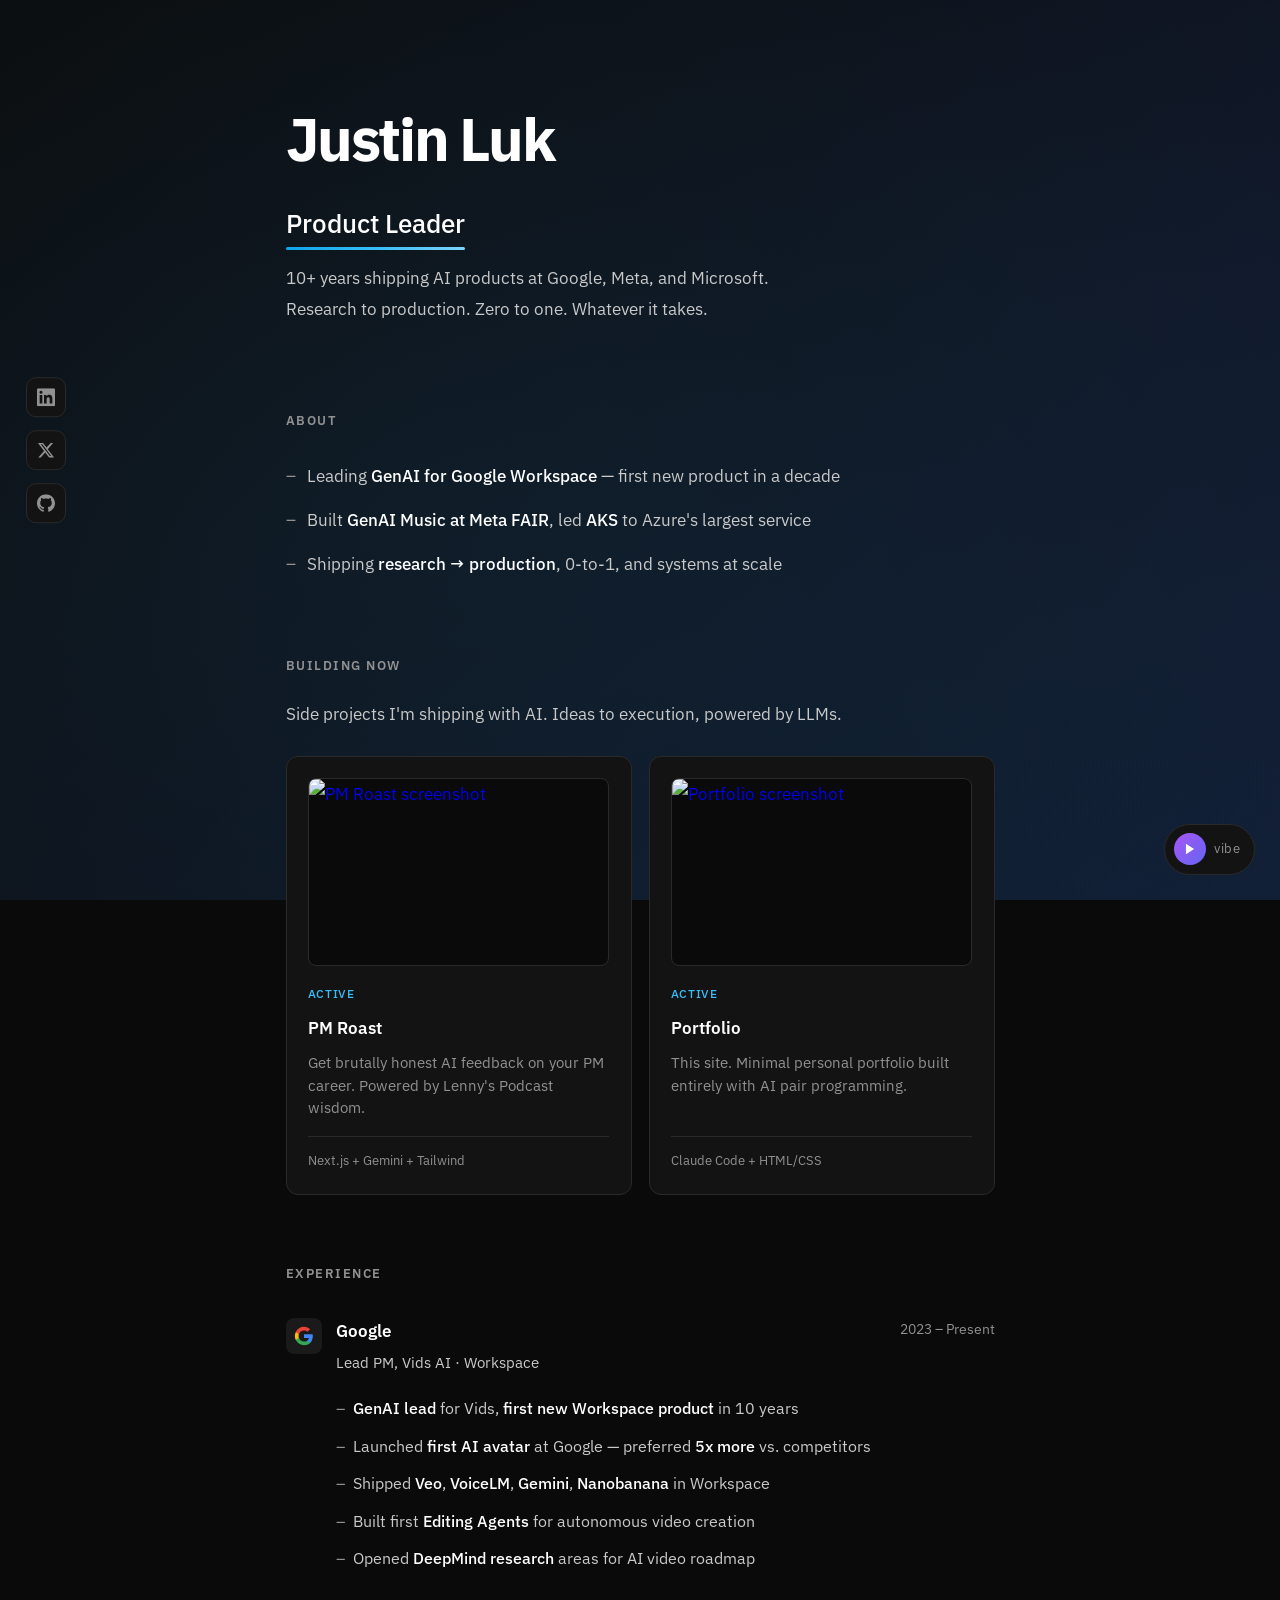
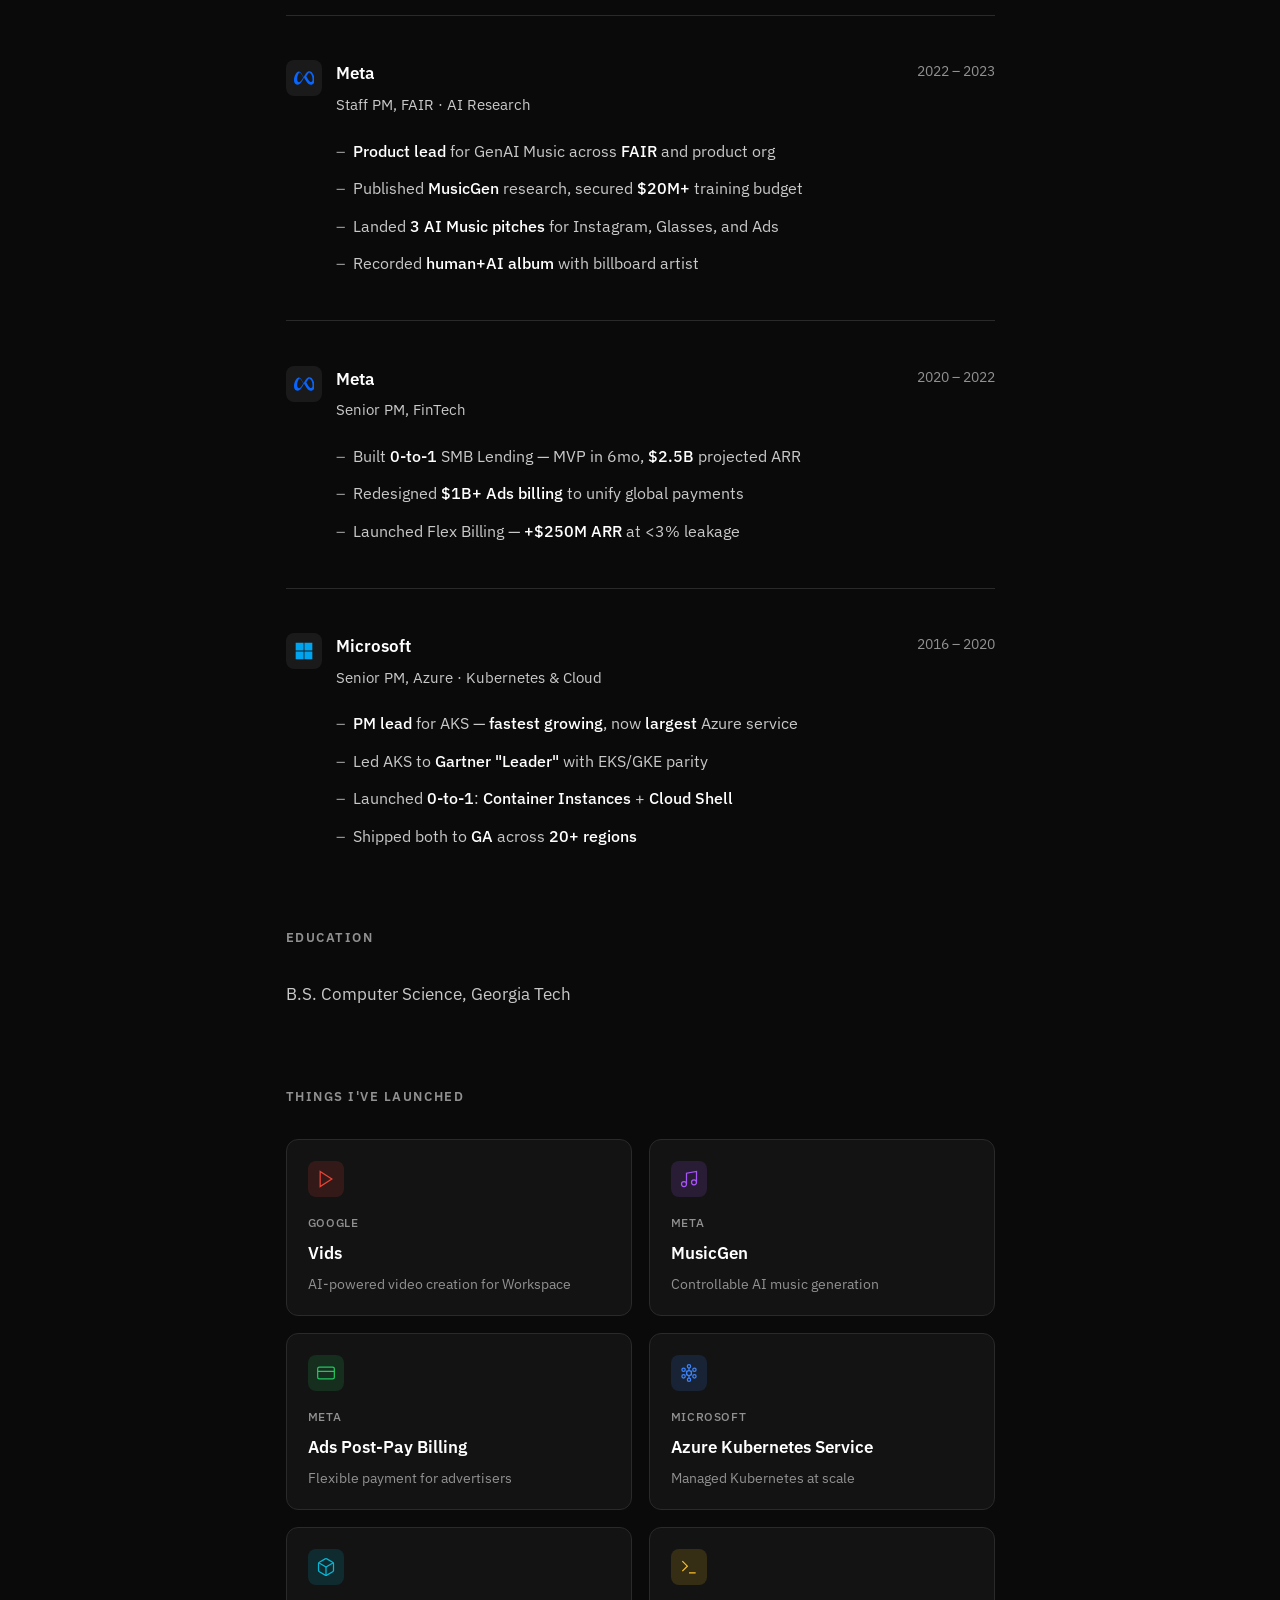
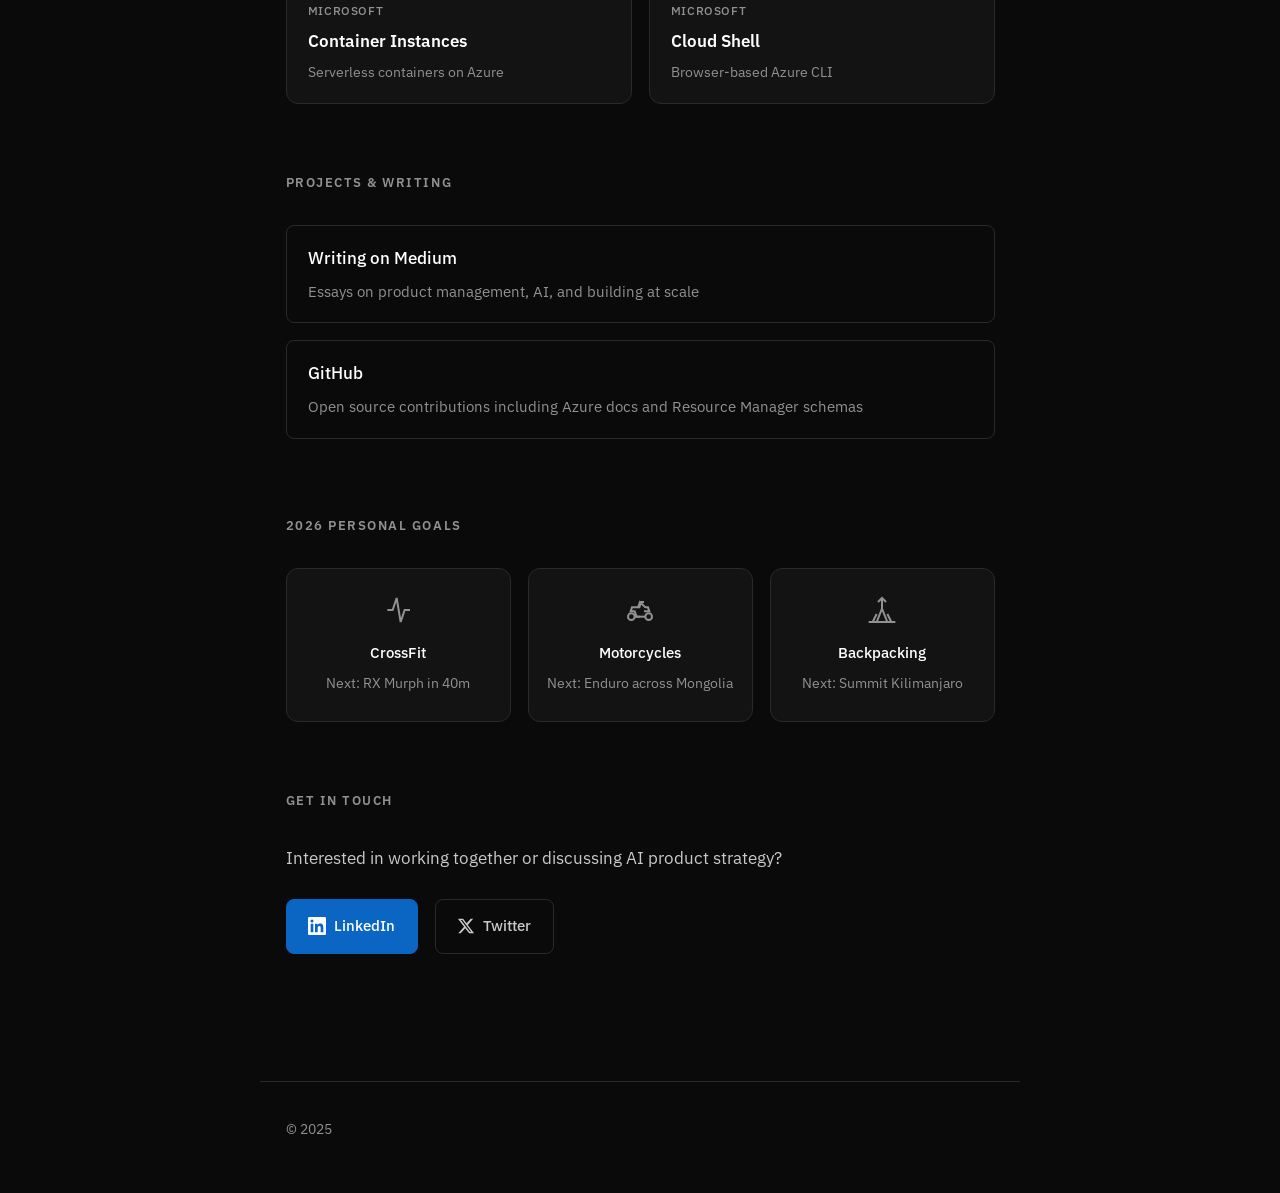
==== index.html @ d316053f "Replace background with calm water gradient - Layered animated gradients mimicking gentle water move" ====
<!DOCTYPE html>
<html lang="en">
<head>
    <meta charset="UTF-8">
    <meta name="viewport" content="width=device-width, initial-scale=1.0">
    <title>Justin Luk - AI Product Leader</title>
    <meta name="description" content="AI Product Leader with 10+ years building GenAI products at Google, Meta FAIR, and Microsoft. Specializing in research-to-production.">
    <link rel="stylesheet" href="styles.css">
    <link rel="preconnect" href="https://fonts.googleapis.com">
    <link rel="preconnect" href="https://fonts.gstatic.com" crossorigin>
    <link href="https://fonts.googleapis.com/css2?family=IBM+Plex+Sans:wght@400;500;600;700&display=swap" rel="stylesheet">
</head>
<body>
    <!-- Animated background -->
    <div class="bg-gradient"></div>

    <!-- Fixed social links -->
    <nav class="social-sidebar">
        <a href="https://linkedin.com/in/lukjustin" target="_blank" rel="noopener" aria-label="LinkedIn">
            <svg width="18" height="18" viewBox="0 0 24 24" fill="currentColor">
                <path d="M20.447 20.452h-3.554v-5.569c0-1.328-.027-3.037-1.852-3.037-1.853 0-2.136 1.445-2.136 2.939v5.667H9.351V9h3.414v1.561h.046c.477-.9 1.637-1.85 3.37-1.85 3.601 0 4.267 2.37 4.267 5.455v6.286zM5.337 7.433a2.062 2.062 0 01-2.063-2.065 2.064 2.064 0 112.063 2.065zm1.782 13.019H3.555V9h3.564v11.452zM22.225 0H1.771C.792 0 0 .774 0 1.729v20.542C0 23.227.792 24 1.771 24h20.451C23.2 24 24 23.227 24 22.271V1.729C24 .774 23.2 0 22.222 0h.003z"/>
            </svg>
        </a>
        <a href="https://twitter.com/whosjluk" target="_blank" rel="noopener" aria-label="X/Twitter">
            <svg width="18" height="18" viewBox="0 0 24 24" fill="currentColor">
                <path d="M18.244 2.25h3.308l-7.227 8.26 8.502 11.24H16.17l-5.214-6.817L4.99 21.75H1.68l7.73-8.835L1.254 2.25H8.08l4.713 6.231zm-1.161 17.52h1.833L7.084 4.126H5.117z"/>
            </svg>
        </a>
        <a href="https://github.com/jluk" target="_blank" rel="noopener" aria-label="GitHub">
            <svg width="18" height="18" viewBox="0 0 24 24" fill="currentColor">
                <path d="M12 0c-6.626 0-12 5.373-12 12 0 5.302 3.438 9.8 8.207 11.387.599.111.793-.261.793-.577v-2.234c-3.338.726-4.033-1.416-4.033-1.416-.546-1.387-1.333-1.756-1.333-1.756-1.089-.745.083-.729.083-.729 1.205.084 1.839 1.237 1.839 1.237 1.07 1.834 2.807 1.304 3.492.997.107-.775.418-1.305.762-1.604-2.665-.305-5.467-1.334-5.467-5.931 0-1.311.469-2.381 1.236-3.221-.124-.303-.535-1.524.117-3.176 0 0 1.008-.322 3.301 1.23.957-.266 1.983-.399 3.003-.404 1.02.005 2.047.138 3.006.404 2.291-1.552 3.297-1.23 3.297-1.23.653 1.653.242 2.874.118 3.176.77.84 1.235 1.911 1.235 3.221 0 4.609-2.807 5.624-5.479 5.921.43.372.823 1.102.823 2.222v3.293c0 .319.192.694.801.576 4.765-1.589 8.199-6.086 8.199-11.386 0-6.627-5.373-12-12-12z"/>
            </svg>
        </a>
    </nav>

    <!-- MySpace-style music player -->
    <div class="music-player" id="musicPlayer">
        <button class="music-btn" id="musicBtn" aria-label="Play music">
            <svg class="icon-play" viewBox="0 0 24 24" fill="currentColor">
                <polygon points="5 3 19 12 5 21 5 3"/>
            </svg>
            <svg class="icon-pause" viewBox="0 0 24 24" fill="currentColor" style="display:none;">
                <rect x="6" y="4" width="4" height="16"/>
                <rect x="14" y="4" width="4" height="16"/>
            </svg>
        </button>
        <span class="music-label">vibe</span>
    </div>
    <audio id="bgMusic" loop>
        <source src="music.mp3" type="audio/mpeg">
    </audio>

    <main>
        <!-- Hero -->
        <section class="hero">
            <h1>Justin Luk</h1>
            <p class="role">Product Leader</p>
            <p class="tagline">10+ years shipping AI products at Google, Meta, and Microsoft. Research to production. Zero to one. Whatever it takes.</p>
        </section>

        <!-- About -->
        <section class="about">
            <h2>About</h2>
            <ul class="about-list">
                <li>Leading <span class="highlight">GenAI for Google Workspace</span> — first new product in a decade</li>
                <li>Built <span class="highlight">GenAI Music at Meta FAIR</span>, led <span class="highlight">AKS</span> to Azure's largest service</li>
                <li>Shipping <span class="highlight">research → production</span>, 0-to-1, and systems at scale</li>
            </ul>
        </section>

        <!-- Active Projects - Vibecoding -->
        <section class="active-projects">
            <h2>Building Now</h2>
            <p class="section-intro">Side projects I'm shipping with AI. Ideas to execution, powered by LLMs.</p>
            <div class="projects-grid">
                <a href="https://pmroast.com" target="_blank" rel="noopener" class="project-card">
                    <div class="project-screenshot has-video">
                        <img src="screenshots/pm-roast.png" alt="PM Roast screenshot" loading="lazy">
                        <video src="screenshots/pm-roast-demo.mp4" muted loop playsinline></video>
                    </div>
                    <span class="project-status">Active</span>
                    <h3>PM Roast</h3>
                    <p>Get brutally honest AI feedback on your PM career. Powered by Lenny's Podcast wisdom.</p>
                    <span class="project-tech">Next.js + Gemini + Tailwind</span>
                </a>
                <a href="https://jluk.me" target="_blank" rel="noopener" class="project-card">
                    <div class="project-screenshot">
                        <img src="screenshots/portfolio.png" alt="Portfolio screenshot" loading="lazy">
                    </div>
                    <span class="project-status">Active</span>
                    <h3>Portfolio</h3>
                    <p>This site. Minimal personal portfolio built entirely with AI pair programming.</p>
                    <span class="project-tech">Claude Code + HTML/CSS</span>
                </a>
            </div>
        </section>

        <!-- Experience -->
        <section class="experience">
            <h2>Experience</h2>

            <article class="role-entry">
                <div class="role-header">
                    <div class="company-info">
                        <div class="company-logo google">
                            <svg viewBox="0 0 24 24" fill="currentColor">
                                <path d="M22.56 12.25c0-.78-.07-1.53-.2-2.25H12v4.26h5.92c-.26 1.37-1.04 2.53-2.21 3.31v2.77h3.57c2.08-1.92 3.28-4.74 3.28-8.09z"/>
                                <path d="M12 23c2.97 0 5.46-.98 7.28-2.66l-3.57-2.77c-.98.66-2.23 1.06-3.71 1.06-2.86 0-5.29-1.93-6.16-4.53H2.18v2.84C3.99 20.53 7.7 23 12 23z"/>
                                <path d="M5.84 14.09c-.22-.66-.35-1.36-.35-2.09s.13-1.43.35-2.09V7.07H2.18C1.43 8.55 1 10.22 1 12s.43 3.45 1.18 4.93l2.85-2.22.81-.62z"/>
                                <path d="M12 5.38c1.62 0 3.06.56 4.21 1.64l3.15-3.15C17.45 2.09 14.97 1 12 1 7.7 1 3.99 3.47 2.18 7.07l3.66 2.84c.87-2.6 3.3-4.53 6.16-4.53z"/>
                            </svg>
                        </div>
                        <div>
                            <h3>Google</h3>
                            <p class="title">Lead PM, Vids AI · Workspace</p>
                        </div>
                    </div>
                    <span class="dates">2023 – Present</span>
                </div>
                <ul>
                    <li><span class="highlight">GenAI lead</span> for Vids, <span class="highlight">first new Workspace product</span> in 10 years</li>
                    <li>Launched <span class="highlight">first AI avatar</span> at Google — preferred <span class="highlight">5x more</span> vs. competitors</li>
                    <li>Shipped <span class="highlight">Veo</span>, <span class="highlight">VoiceLM</span>, <span class="highlight">Gemini</span>, <span class="highlight">Nanobanana</span> in Workspace</li>
                    <li>Built first <span class="highlight">Editing Agents</span> for autonomous video creation</li>
                    <li>Opened <span class="highlight">DeepMind research</span> areas for AI video roadmap</li>
                </ul>
            </article>

            <article class="role-entry">
                <div class="role-header">
                    <div class="company-info">
                        <div class="company-logo meta">
                            <svg viewBox="0 0 24 24" fill="currentColor">
                                <path d="M6.915 4.03c-1.968 0-3.683 1.28-4.871 3.113C.704 9.208 0 11.883 0 14.449c0 .706.07 1.369.21 1.973a6.624 6.624 0 0 0 .265.86 5.297 5.297 0 0 0 .371.761c.696 1.159 1.818 1.927 3.593 1.927 1.497 0 2.633-.671 3.965-2.444.76-1.012 1.144-1.626 2.663-4.32l.756-1.339.186-.325c.061.1.121.196.183.3l.741 1.255.292.478c1.804 2.931 2.374 3.636 3.023 4.407 1.194 1.417 2.347 1.988 3.876 1.988 1.724 0 2.957-.67 3.703-1.781a5.25 5.25 0 0 0 .372-.64 6.03 6.03 0 0 0 .33-.903c.164-.636.258-1.34.258-2.096 0-2.511-.674-5.14-1.992-7.146C22.075 5.344 20.442 4.03 18.51 4.03c-1.573 0-2.773.776-3.96 2.293-.782 1.001-1.127 1.503-2.553 4.062l-.278.49-.096.165-.489-.816c-1.63-2.71-2.065-3.508-2.658-4.32C7.216 4.775 6.063 4.03 4.915 4.03h2zm.053 2.103c.692 0 1.32.471 2.106 1.638.727 1.082 1.322 2.147 2.023 3.398l.143.256c-1.594 2.5-2.2 3.376-2.898 4.263-.763.969-1.39 1.333-2.159 1.333-.85 0-1.504-.353-1.893-1.03a4.964 4.964 0 0 1-.163-.322 4.082 4.082 0 0 1-.142-.396 5.232 5.232 0 0 1-.17-.866 8.937 8.937 0 0 1-.06-1.079c0-2.246.61-4.653 1.581-6.283.537-.902 1.157-1.912 1.632-1.912zm11.542.001c.924 0 1.757.835 2.428 2.054.767 1.394 1.248 3.376 1.248 5.49 0 .595-.049 1.126-.142 1.577a3.704 3.704 0 0 1-.12.439 2.96 2.96 0 0 1-.122.29c-.284.543-.715.852-1.448.852-.876 0-1.504-.503-2.396-1.63-.534-.675-1.04-1.467-1.699-2.564l-.07-.12a42.604 42.604 0 0 1-.753-1.316 29.566 29.566 0 0 1-.647-1.217c1.248-2.074 1.704-2.792 2.201-3.384.614-.731 1.166-1.471 1.52-1.471z"/>
                            </svg>
                        </div>
                        <div>
                            <h3>Meta</h3>
                            <p class="title">Staff PM, FAIR · AI Research</p>
                        </div>
                    </div>
                    <span class="dates">2022 – 2023</span>
                </div>
                <ul>
                    <li><span class="highlight">Product lead</span> for GenAI Music across <span class="highlight">FAIR</span> and product org</li>
                    <li>Published <span class="highlight">MusicGen</span> research, secured <span class="highlight">$20M+</span> training budget</li>
                    <li>Landed <span class="highlight">3 AI Music pitches</span> for Instagram, Glasses, and Ads</li>
                    <li>Recorded <span class="highlight">human+AI album</span> with billboard artist</li>
                </ul>
            </article>

            <article class="role-entry">
                <div class="role-header">
                    <div class="company-info">
                        <div class="company-logo meta">
                            <svg viewBox="0 0 24 24" fill="currentColor">
                                <path d="M6.915 4.03c-1.968 0-3.683 1.28-4.871 3.113C.704 9.208 0 11.883 0 14.449c0 .706.07 1.369.21 1.973a6.624 6.624 0 0 0 .265.86 5.297 5.297 0 0 0 .371.761c.696 1.159 1.818 1.927 3.593 1.927 1.497 0 2.633-.671 3.965-2.444.76-1.012 1.144-1.626 2.663-4.32l.756-1.339.186-.325c.061.1.121.196.183.3l.741 1.255.292.478c1.804 2.931 2.374 3.636 3.023 4.407 1.194 1.417 2.347 1.988 3.876 1.988 1.724 0 2.957-.67 3.703-1.781a5.25 5.25 0 0 0 .372-.64 6.03 6.03 0 0 0 .33-.903c.164-.636.258-1.34.258-2.096 0-2.511-.674-5.14-1.992-7.146C22.075 5.344 20.442 4.03 18.51 4.03c-1.573 0-2.773.776-3.96 2.293-.782 1.001-1.127 1.503-2.553 4.062l-.278.49-.096.165-.489-.816c-1.63-2.71-2.065-3.508-2.658-4.32C7.216 4.775 6.063 4.03 4.915 4.03h2zm.053 2.103c.692 0 1.32.471 2.106 1.638.727 1.082 1.322 2.147 2.023 3.398l.143.256c-1.594 2.5-2.2 3.376-2.898 4.263-.763.969-1.39 1.333-2.159 1.333-.85 0-1.504-.353-1.893-1.03a4.964 4.964 0 0 1-.163-.322 4.082 4.082 0 0 1-.142-.396 5.232 5.232 0 0 1-.17-.866 8.937 8.937 0 0 1-.06-1.079c0-2.246.61-4.653 1.581-6.283.537-.902 1.157-1.912 1.632-1.912zm11.542.001c.924 0 1.757.835 2.428 2.054.767 1.394 1.248 3.376 1.248 5.49 0 .595-.049 1.126-.142 1.577a3.704 3.704 0 0 1-.12.439 2.96 2.96 0 0 1-.122.29c-.284.543-.715.852-1.448.852-.876 0-1.504-.503-2.396-1.63-.534-.675-1.04-1.467-1.699-2.564l-.07-.12a42.604 42.604 0 0 1-.753-1.316 29.566 29.566 0 0 1-.647-1.217c1.248-2.074 1.704-2.792 2.201-3.384.614-.731 1.166-1.471 1.52-1.471z"/>
                            </svg>
                        </div>
                        <div>
                            <h3>Meta</h3>
                            <p class="title">Senior PM, FinTech</p>
                        </div>
                    </div>
                    <span class="dates">2020 – 2022</span>
                </div>
                <ul>
                    <li>Built <span class="highlight">0-to-1</span> SMB Lending — MVP in 6mo, <span class="highlight">$2.5B</span> projected ARR</li>
                    <li>Redesigned <span class="highlight">$1B+ Ads billing</span> to unify global payments</li>
                    <li>Launched Flex Billing — <span class="highlight">+$250M ARR</span> at &lt;3% leakage</li>
                </ul>
            </article>

            <article class="role-entry">
                <div class="role-header">
                    <div class="company-info">
                        <div class="company-logo microsoft">
                            <svg viewBox="0 0 24 24" fill="currentColor">
                                <path d="M2 2h9.5v9.5H2V2zm10.5 0H22v9.5h-9.5V2zM2 12.5h9.5V22H2v-9.5zm10.5 0H22V22h-9.5v-9.5z"/>
                            </svg>
                        </div>
                        <div>
                            <h3>Microsoft</h3>
                            <p class="title">Senior PM, Azure · Kubernetes & Cloud</p>
                        </div>
                    </div>
                    <span class="dates">2016 – 2020</span>
                </div>
                <ul>
                    <li><span class="highlight">PM lead</span> for AKS — <span class="highlight">fastest growing</span>, now <span class="highlight">largest</span> Azure service</li>
                    <li>Led AKS to <span class="highlight">Gartner "Leader"</span> with EKS/GKE parity</li>
                    <li>Launched <span class="highlight">0-to-1</span>: <span class="highlight">Container Instances</span> + <span class="highlight">Cloud Shell</span></li>
                    <li>Shipped both to <span class="highlight">GA</span> across <span class="highlight">20+ regions</span></li>
                </ul>
            </article>
        </section>

        <!-- Education -->
        <div class="edu">
            <h2>Education</h2>
            <span>B.S. Computer Science, Georgia Tech</span>
        </div>

        <!-- Things I've Launched -->
        <section class="launched">
            <h2>Things I've Launched</h2>
            <div class="launched-grid">
                <!-- Google -->
                <a href="https://workspace.google.com/products/vids/" target="_blank" rel="noopener" class="launched-item">
                    <div class="launched-icon video">
                        <svg viewBox="0 0 24 24" fill="none" stroke="currentColor" stroke-width="1.5">
                            <polygon points="5 3 19 12 5 21 5 3"/>
                        </svg>
                    </div>
                    <span class="launched-company">Google</span>
                    <span class="launched-name">Vids</span>
                    <span class="launched-desc">AI-powered video creation for Workspace</span>
                </a>

                <!-- Meta -->
                <a href="https://audiocraft.metademolab.com/musicgen.html" target="_blank" rel="noopener" class="launched-item">
                    <div class="launched-icon music">
                        <svg viewBox="0 0 24 24" fill="none" stroke="currentColor" stroke-width="1.5">
                            <path d="M9 18V5l12-2v13"/>
                            <circle cx="6" cy="18" r="3"/>
                            <circle cx="18" cy="16" r="3"/>
                        </svg>
                    </div>
                    <span class="launched-company">Meta</span>
                    <span class="launched-name">MusicGen</span>
                    <span class="launched-desc">Controllable AI music generation</span>
                </a>
                <a href="https://www.facebook.com/business/help/1814143615511573?id=1792465934137726" target="_blank" rel="noopener" class="launched-item">
                    <div class="launched-icon billing">
                        <svg viewBox="0 0 24 24" fill="none" stroke="currentColor" stroke-width="1.5">
                            <rect x="2" y="5" width="20" height="14" rx="2"/>
                            <line x1="2" y1="10" x2="22" y2="10"/>
                        </svg>
                    </div>
                    <span class="launched-company">Meta</span>
                    <span class="launched-name">Ads Post-Pay Billing</span>
                    <span class="launched-desc">Flexible payment for advertisers</span>
                </a>

                <!-- Microsoft -->
                <a href="https://azure.microsoft.com/en-us/products/kubernetes-service" target="_blank" rel="noopener" class="launched-item">
                    <div class="launched-icon kubernetes">
                        <svg viewBox="0 0 24 24" fill="none" stroke="currentColor" stroke-width="1.5">
                            <circle cx="12" cy="12" r="3"/>
                            <circle cx="12" cy="4" r="2"/>
                            <circle cx="18.5" cy="8" r="2"/>
                            <circle cx="18.5" cy="16" r="2"/>
                            <circle cx="12" cy="20" r="2"/>
                            <circle cx="5.5" cy="16" r="2"/>
                            <circle cx="5.5" cy="8" r="2"/>
                            <path d="M12 6v3M15.5 9.5L14 11M15.5 14.5L14 13M12 15v3M8.5 14.5L10 13M8.5 9.5L10 11"/>
                        </svg>
                    </div>
                    <span class="launched-company">Microsoft</span>
                    <span class="launched-name">Azure Kubernetes Service</span>
                    <span class="launched-desc">Managed Kubernetes at scale</span>
                </a>
                <a href="https://azure.microsoft.com/en-us/products/container-instances/" target="_blank" rel="noopener" class="launched-item">
                    <div class="launched-icon container">
                        <svg viewBox="0 0 24 24" fill="none" stroke="currentColor" stroke-width="1.5">
                            <path d="M21 16V8a2 2 0 0 0-1-1.73l-7-4a2 2 0 0 0-2 0l-7 4A2 2 0 0 0 3 8v8a2 2 0 0 0 1 1.73l7 4a2 2 0 0 0 2 0l7-4A2 2 0 0 0 21 16z"/>
                            <polyline points="3.27 6.96 12 12.01 20.73 6.96"/>
                            <line x1="12" y1="22.08" x2="12" y2="12"/>
                        </svg>
                    </div>
                    <span class="launched-company">Microsoft</span>
                    <span class="launched-name">Container Instances</span>
                    <span class="launched-desc">Serverless containers on Azure</span>
                </a>
                <a href="https://azure.microsoft.com/en-us/get-started/azure-portal/cloud-shell" target="_blank" rel="noopener" class="launched-item">
                    <div class="launched-icon terminal">
                        <svg viewBox="0 0 24 24" fill="none" stroke="currentColor" stroke-width="1.5">
                            <polyline points="4 17 10 11 4 5"/>
                            <line x1="12" y1="19" x2="20" y2="19"/>
                        </svg>
                    </div>
                    <span class="launched-company">Microsoft</span>
                    <span class="launched-name">Cloud Shell</span>
                    <span class="launched-desc">Browser-based Azure CLI</span>
                </a>
            </div>
        </section>

        <!-- Projects & Writing -->
        <section class="projects">
            <h2>Projects & Writing</h2>
            <div class="project-list">
                <a href="https://medium.com/@justinluk" target="_blank" rel="noopener" class="project-link">
                    <span class="project-name">Writing on Medium</span>
                    <span class="project-desc">Essays on product management, AI, and building at scale</span>
                </a>
                <a href="https://github.com/jluk" target="_blank" rel="noopener" class="project-link">
                    <span class="project-name">GitHub</span>
                    <span class="project-desc">Open source contributions including Azure docs and Resource Manager schemas</span>
                </a>
            </div>
        </section>

        <!-- Beyond Work -->
        <section class="interests">
            <h2>2026 Personal Goals</h2>
            <div class="interests-grid">
                <div class="interest-item">
                    <span class="interest-icon">
                        <svg viewBox="0 0 24 24" fill="none" stroke="currentColor" stroke-width="1.5">
                            <path d="M4 12h4l3-9 3 18 3-9h4"/>
                        </svg>
                    </span>
                    <span class="interest-label">CrossFit</span>
                    <span class="interest-desc">Next: RX Murph in 40m</span>
                </div>
                <div class="interest-item">
                    <span class="interest-icon">
                        <svg viewBox="0 0 24 24" fill="none" stroke="currentColor" stroke-width="1.5">
                            <circle cx="5.5" cy="17" r="2.5"/>
                            <circle cx="18.5" cy="17" r="2.5"/>
                            <path d="M15 6h-2l-1.5 4H6l-1 3h3l1.5 4h2.5"/>
                            <path d="M10.5 10L12 6l4 4h2l1 3h-4"/>
                            <path d="M8 17h8"/>
                        </svg>
                    </span>
                    <span class="interest-label">Motorcycles</span>
                    <span class="interest-desc">Next: Enduro across Mongolia</span>
                </div>
                <div class="interest-item">
                    <span class="interest-icon">
                        <svg viewBox="0 0 24 24" fill="none" stroke="currentColor" stroke-width="1.5">
                            <path d="M8 21l4-10 4 10"/>
                            <path d="M12 11V3"/>
                            <path d="M9 6l3-3 3 3"/>
                            <path d="M2 21h20"/>
                            <path d="M5 21l3-6"/>
                            <path d="M19 21l-3-6"/>
                        </svg>
                    </span>
                    <span class="interest-label">Backpacking</span>
                    <span class="interest-desc">Next: Summit Kilimanjaro</span>
                </div>
            </div>
        </section>

        <!-- Contact -->
        <section class="contact">
            <h2>Get in touch</h2>
            <p>Interested in working together or discussing AI product strategy?</p>
            <nav class="contact-links">
                <a href="https://linkedin.com/in/lukjustin" target="_blank" rel="noopener" class="contact-btn primary">
                    <svg viewBox="0 0 24 24" fill="currentColor" width="18" height="18">
                        <path d="M20.447 20.452h-3.554v-5.569c0-1.328-.027-3.037-1.852-3.037-1.853 0-2.136 1.445-2.136 2.939v5.667H9.351V9h3.414v1.561h.046c.477-.9 1.637-1.85 3.37-1.85 3.601 0 4.267 2.37 4.267 5.455v6.286zM5.337 7.433a2.062 2.062 0 01-2.063-2.065 2.064 2.064 0 112.063 2.065zm1.782 13.019H3.555V9h3.564v11.452zM22.225 0H1.771C.792 0 0 .774 0 1.729v20.542C0 23.227.792 24 1.771 24h20.451C23.2 24 24 23.227 24 22.271V1.729C24 .774 23.2 0 22.222 0h.003z"/>
                    </svg>
                    LinkedIn
                </a>
                <a href="https://twitter.com/whosjluk" target="_blank" rel="noopener" class="contact-btn">
                    <svg viewBox="0 0 24 24" fill="currentColor" width="18" height="18">
                        <path d="M18.244 2.25h3.308l-7.227 8.26 8.502 11.24H16.17l-5.214-6.817L4.99 21.75H1.68l7.73-8.835L1.254 2.25H8.08l4.713 6.231zm-1.161 17.52h1.833L7.084 4.126H5.117z"/>
                    </svg>
                    Twitter
                </a>
            </nav>
        </section>
    </main>

    <footer>
        <p>&copy; 2025</p>
    </footer>

    <script>
        const musicBtn = document.getElementById('musicBtn');
        const bgMusic = document.getElementById('bgMusic');
        const musicPlayer = document.getElementById('musicPlayer');
        const iconPlay = musicBtn.querySelector('.icon-play');
        const iconPause = musicBtn.querySelector('.icon-pause');

        musicBtn.addEventListener('click', () => {
            if (bgMusic.paused) {
                bgMusic.play();
                iconPlay.style.display = 'none';
                iconPause.style.display = 'block';
                musicPlayer.classList.add('playing');
            } else {
                bgMusic.pause();
                iconPlay.style.display = 'block';
                iconPause.style.display = 'none';
                musicPlayer.classList.remove('playing');
            }
        });

        // Play video on hover for project cards
        document.querySelectorAll('.project-card').forEach(card => {
            const video = card.querySelector('video');
            if (video) {
                card.addEventListener('mouseenter', () => video.play());
                card.addEventListener('mouseleave', () => {
                    video.pause();
                    video.currentTime = 0;
                });
            }
        });
    </script>
</body>
</html>
---- styles.css ----
/* Minimal Portfolio - Dark Theme with Personality */

:root {
    --bg: #0a0a0a;
    --bg-elevated: #131313;
    --text: #ffffff;
    --text-secondary: #c9c9c9;
    --text-muted: #919191;
    --accent: #93c5fd;
    --accent-blue: #38bdf8;
    --border: #2a2a2a;
    --border-hover: #404040;
    --max-width: 760px;
}

*, *::before, *::after {
    margin: 0;
    padding: 0;
    box-sizing: border-box;
}

html {
    font-size: 17px;
    scroll-behavior: smooth;
}

body {
    font-family: 'IBM Plex Sans', -apple-system, BlinkMacSystemFont, 'Segoe UI', sans-serif;
    background: var(--bg);
    color: var(--text);
    line-height: 1.8;
    letter-spacing: 0;
    -webkit-font-smoothing: antialiased;
    -moz-osx-font-smoothing: grayscale;
}

/* Fixed social sidebar */
.social-sidebar {
    position: fixed;
    left: 1.5rem;
    top: 50%;
    transform: translateY(-50%);
    display: flex;
    flex-direction: column;
    gap: 0.75rem;
    z-index: 100;
}

.social-sidebar a {
    display: flex;
    align-items: center;
    justify-content: center;
    width: 40px;
    height: 40px;
    background: var(--bg-elevated);
    border: 1px solid var(--border);
    border-radius: 10px;
    color: var(--text-muted);
    transition: all 0.2s ease;
}

.social-sidebar a:hover {
    border-color: var(--border-hover);
    color: var(--text);
    transform: scale(1.05);
}

.social-sidebar a svg {
    width: 18px;
    height: 18px;
    flex-shrink: 0;
}

/* MySpace-style music player */
.music-player {
    position: fixed;
    bottom: 1.5rem;
    right: 1.5rem;
    display: flex;
    align-items: center;
    gap: 0.5rem;
    padding: 0.5rem 0.75rem 0.5rem 0.5rem;
    background: var(--bg-elevated);
    border: 1px solid var(--border);
    border-radius: 50px;
    z-index: 100;
    transition: all 0.2s ease;
}

.music-player:hover {
    border-color: var(--border-hover);
}

.music-btn {
    width: 32px;
    height: 32px;
    border-radius: 50%;
    border: none;
    background: linear-gradient(135deg, #a855f7, #6366f1);
    color: white;
    cursor: pointer;
    display: flex;
    align-items: center;
    justify-content: center;
    transition: transform 0.15s ease, box-shadow 0.15s ease;
}

.music-btn:hover {
    transform: scale(1.05);
    box-shadow: 0 0 16px rgba(168, 85, 247, 0.4);
}

.music-btn svg {
    width: 14px;
    height: 14px;
}

.music-label {
    font-size: 0.75rem;
    color: var(--text-muted);
    text-transform: lowercase;
    letter-spacing: 0.05em;
}

.music-player.playing .music-btn {
    animation: pulse 1.5s ease-in-out infinite;
}

@keyframes pulse {
    0%, 100% { box-shadow: 0 0 0 0 rgba(168, 85, 247, 0.4); }
    50% { box-shadow: 0 0 0 8px rgba(168, 85, 247, 0); }
}

/* Animated water gradient background */
.bg-gradient {
    position: fixed;
    top: 0;
    left: 0;
    right: 0;
    bottom: 0;
    background: linear-gradient(
        135deg,
        var(--bg) 0%,
        rgba(15, 23, 42, 1) 25%,
        rgba(15, 30, 50, 1) 50%,
        rgba(10, 25, 45, 1) 75%,
        var(--bg) 100%
    );
    background-size: 400% 400%;
    animation: water-flow 25s ease-in-out infinite;
    pointer-events: none;
    z-index: -2;
}

.bg-gradient::before {
    content: '';
    position: absolute;
    top: 0;
    left: 0;
    right: 0;
    bottom: 0;
    background:
        radial-gradient(ellipse at 20% 30%, rgba(56, 189, 248, 0.08) 0%, transparent 50%),
        radial-gradient(ellipse at 80% 20%, rgba(99, 102, 241, 0.06) 0%, transparent 45%),
        radial-gradient(ellipse at 40% 80%, rgba(14, 165, 233, 0.05) 0%, transparent 50%);
    background-size: 200% 200%;
    animation: water-shimmer 20s ease-in-out infinite reverse;
}

.bg-gradient::after {
    content: '';
    position: absolute;
    top: 0;
    left: 0;
    right: 0;
    bottom: 0;
    background:
        radial-gradient(ellipse at 70% 60%, rgba(56, 189, 248, 0.04) 0%, transparent 40%),
        radial-gradient(ellipse at 30% 70%, rgba(99, 102, 241, 0.04) 0%, transparent 45%);
    background-size: 300% 300%;
    animation: water-drift 30s ease-in-out infinite;
}

@keyframes water-flow {
    0%, 100% { background-position: 0% 50%; }
    25% { background-position: 50% 75%; }
    50% { background-position: 100% 50%; }
    75% { background-position: 50% 25%; }
}

@keyframes water-shimmer {
    0%, 100% { background-position: 0% 0%; }
    50% { background-position: 100% 100%; }
}

@keyframes water-drift {
    0%, 100% { background-position: 30% 30%; }
    33% { background-position: 70% 50%; }
    66% { background-position: 40% 70%; }
}

.bg-orb {
    display: none;
}

main {
    max-width: var(--max-width);
    margin: 0 auto;
    padding: 5rem 1.5rem 3rem;
}

/* Hero */
.hero {
    margin-bottom: 5rem;
}

.hero h1 {
    font-size: 3.5rem;
    font-weight: 700;
    letter-spacing: -0.04em;
    margin-bottom: 0.5rem;
    background: linear-gradient(135deg, #fff 0%, #fff 40%, #a5b4fc 60%, #818cf8 80%, #6366f1 100%);
    -webkit-background-clip: text;
    -webkit-text-fill-color: transparent;
    background-clip: text;
    animation: shimmer 8s ease-in-out infinite;
    background-size: 200% 200%;
}

@keyframes shimmer {
    0%, 100% { background-position: 0% 50%; }
    50% { background-position: 100% 50%; }
}

.hero .role {
    font-size: 1.5rem;
    font-weight: 500;
    color: var(--text);
    margin-bottom: 1rem;
    display: inline-block;
    position: relative;
}

.hero .role::after {
    content: '';
    position: absolute;
    bottom: -4px;
    left: 0;
    width: 100%;
    height: 3px;
    background: linear-gradient(90deg, #0ea5e9, #38bdf8, #7dd3fc, #38bdf8, #0ea5e9);
    border-radius: 2px;
    background-size: 200% 100%;
    animation: gradient-flow 4s linear infinite;
}

@keyframes gradient-flow {
    0% { background-position: 0% 50%; }
    100% { background-position: 200% 50%; }
}

.hero .tagline {
    color: var(--text-secondary);
    max-width: 540px;
}

/* Section styles */
section {
    margin-bottom: 4.5rem;
}

h2 {
    font-size: 0.75rem;
    font-weight: 600;
    text-transform: uppercase;
    letter-spacing: 0.12em;
    color: var(--text-muted);
    margin-bottom: 1.75rem;
}

.section-intro {
    color: var(--text-secondary);
    margin-bottom: 1.5rem;
    margin-top: -0.5rem;
}

/* About */
.about-list {
    list-style: none;
    padding: 0;
    margin-bottom: 1.5rem;
}

.about-list li {
    position: relative;
    padding-left: 1.25rem;
    color: var(--text-secondary);
    font-size: 1rem;
    line-height: 1.7;
    margin-bottom: 0.875rem;
}

.about-list li::before {
    content: "–";
    position: absolute;
    left: 0;
    color: var(--text-muted);
}

.about-list li:last-child {
    margin-bottom: 0;
}

.about-list .highlight {
    color: var(--text);
    font-weight: 500;
}

.edu {
    margin-bottom: 4.5rem;
}

.edu span {
    font-size: 1rem;
    color: var(--text-secondary);
}

/* Active Projects Grid */
.active-projects {
    margin-bottom: 4rem;
}

.projects-grid {
    display: grid;
    grid-template-columns: repeat(2, 1fr);
    gap: 1rem;
}

.project-card {
    display: flex;
    flex-direction: column;
    padding: 1.25rem;
    background: var(--bg-elevated);
    border: 1px solid var(--border);
    border-radius: 12px;
    text-decoration: none;
    transition: all 0.2s ease;
}

.project-card:hover {
    border-color: var(--border-hover);
    transform: translateY(-2px);
    box-shadow: 0 8px 24px rgba(0, 0, 0, 0.3);
}

.project-screenshot {
    width: 100%;
    aspect-ratio: 16 / 10;
    background: var(--bg);
    border-radius: 8px;
    margin-bottom: 1rem;
    overflow: hidden;
    border: 1px solid var(--border);
    position: relative;
}

.project-screenshot img,
.project-screenshot video {
    width: 100%;
    height: 100%;
    object-fit: cover;
    object-position: top;
    transition: opacity 0.3s ease;
}

.project-screenshot video {
    position: absolute;
    top: 0;
    left: 0;
    opacity: 0;
}

.project-card:hover .project-screenshot.has-video img {
    opacity: 0;
}

.project-card:hover .project-screenshot.has-video video {
    opacity: 1;
}

.project-status {
    font-size: 0.7rem;
    font-weight: 500;
    text-transform: uppercase;
    letter-spacing: 0.05em;
    color: var(--accent-blue);
    margin-bottom: 0.5rem;
}

.project-status.wip {
    color: #fbbf24;
}

.project-card h3 {
    font-size: 1rem;
    font-weight: 600;
    color: var(--text);
    margin-bottom: 0.5rem;
}

.project-card p {
    font-size: 0.875rem;
    color: var(--text-muted);
    line-height: 1.5;
    flex: 1;
}

.project-tech {
    font-size: 0.75rem;
    color: var(--text-muted);
    margin-top: 1rem;
    padding-top: 0.75rem;
    border-top: 1px solid var(--border);
}

/* Interests */
.interests {
    margin-bottom: 4rem;
}

.interests-grid {
    display: grid;
    grid-template-columns: repeat(3, 1fr);
    gap: 1rem;
}

.interest-item {
    display: flex;
    flex-direction: column;
    align-items: center;
    text-align: center;
    padding: 1.5rem 1rem;
    background: var(--bg-elevated);
    border: 1px solid var(--border);
    border-radius: 12px;
    transition: border-color 0.2s ease;
}

.interest-item:hover {
    border-color: var(--border-hover);
}

.interest-icon {
    width: 32px;
    height: 32px;
    color: var(--text-muted);
    margin-bottom: 0.75rem;
}

.interest-icon svg {
    width: 100%;
    height: 100%;
}

.interest-label {
    font-weight: 500;
    font-size: 0.9rem;
    color: var(--text);
    margin-bottom: 0.25rem;
}

.interest-desc {
    font-size: 0.8rem;
    color: var(--text-muted);
}

/* Experience */
.role-entry {
    margin-bottom: 2.5rem;
    padding-bottom: 2.5rem;
    border-bottom: 1px solid var(--border);
}

.role-entry:last-child {
    margin-bottom: 0;
    padding-bottom: 0;
    border-bottom: none;
}

.role-header {
    display: flex;
    justify-content: space-between;
    align-items: flex-start;
    margin-bottom: 1rem;
    gap: 1rem;
}

.company-info {
    display: flex;
    align-items: flex-start;
    gap: 0.875rem;
}

.company-logo {
    width: 36px;
    height: 36px;
    display: flex;
    align-items: center;
    justify-content: center;
    border-radius: 8px;
    flex-shrink: 0;
    margin-top: 2px;
}

.company-logo svg {
    width: 20px;
    height: 20px;
}

.company-logo.google {
    background: #1a1a1a;
    color: #4285f4;
}

.company-logo.google svg path:nth-child(1) { fill: #4285f4; }
.company-logo.google svg path:nth-child(2) { fill: #34a853; }
.company-logo.google svg path:nth-child(3) { fill: #fbbc05; }
.company-logo.google svg path:nth-child(4) { fill: #ea4335; }

.company-logo.meta {
    background: #1a1a1a;
    color: #0866ff;
}

.company-logo.microsoft {
    background: #1a1a1a;
    color: #00a4ef;
}

.role-entry h3 {
    font-size: 1rem;
    font-weight: 600;
    color: var(--text);
    margin-bottom: 0.125rem;
}

.role-entry .title {
    font-size: 0.9rem;
    color: var(--text-secondary);
}

.role-entry .dates {
    font-size: 0.85rem;
    color: var(--text-muted);
    white-space: nowrap;
}

.role-entry ul {
    list-style: none;
    padding-left: 0;
    margin-left: calc(36px + 0.875rem);
}

.role-entry li {
    position: relative;
    padding-left: 1rem;
    color: var(--text-secondary);
    font-size: 0.95rem;
    margin-bottom: 0.5rem;
}

.role-entry li::before {
    content: "–";
    position: absolute;
    left: 0;
    color: var(--text-muted);
}

.role-entry li:last-child {
    margin-bottom: 0;
}

.role-entry li .highlight {
    color: var(--text);
    font-weight: 500;
}

/* Things I've Launched */
.launched {
    margin-bottom: 4rem;
}

.launched-grid {
    display: grid;
    grid-template-columns: repeat(2, 1fr);
    gap: 1rem;
}

.launched-item {
    display: flex;
    flex-direction: column;
    padding: 1.25rem;
    background: var(--bg-elevated);
    border: 1px solid var(--border);
    border-radius: 12px;
    text-decoration: none;
    transition: all 0.2s ease;
    position: relative;
    overflow: hidden;
}

.launched-item:hover {
    border-color: var(--border-hover);
    transform: translateY(-2px);
    box-shadow: 0 8px 24px rgba(0, 0, 0, 0.3);
}

.launched-icon {
    width: 36px;
    height: 36px;
    border-radius: 8px;
    display: flex;
    align-items: center;
    justify-content: center;
    margin-bottom: 0.875rem;
}

.launched-icon svg {
    width: 20px;
    height: 20px;
}

.launched-icon.video {
    background: rgba(234, 67, 53, 0.15);
    color: #ea4335;
}

.launched-icon.music {
    background: rgba(168, 85, 247, 0.15);
    color: #a855f7;
}

.launched-icon.billing {
    background: rgba(34, 197, 94, 0.15);
    color: #22c55e;
}

.launched-icon.kubernetes {
    background: rgba(59, 130, 246, 0.15);
    color: #3b82f6;
}

.launched-icon.container {
    background: rgba(6, 182, 212, 0.15);
    color: #06b6d4;
}

.launched-icon.terminal {
    background: rgba(251, 191, 36, 0.15);
    color: #fbbf24;
}

.launched-company {
    font-size: 0.7rem;
    font-weight: 500;
    text-transform: uppercase;
    letter-spacing: 0.05em;
    color: var(--text-muted);
    margin-bottom: 0.25rem;
}

.launched-name {
    font-size: 1rem;
    font-weight: 600;
    color: var(--text);
    margin-bottom: 0.375rem;
}

.launched-desc {
    font-size: 0.8rem;
    color: var(--text-muted);
    line-height: 1.4;
}

/* Projects & Writing */
.projects .project-list {
    display: flex;
    flex-direction: column;
    gap: 1rem;
}

.project-link {
    display: block;
    padding: 1rem 1.25rem;
    border: 1px solid var(--border);
    border-radius: 8px;
    text-decoration: none;
    transition: border-color 0.15s ease, background 0.15s ease;
}

.project-link:hover {
    border-color: var(--border-hover);
    background: var(--bg-elevated);
}

.project-name {
    display: block;
    font-weight: 500;
    color: var(--text);
    margin-bottom: 0.25rem;
}

.project-desc {
    display: block;
    font-size: 0.9rem;
    color: var(--text-muted);
}

/* Contact */
.contact p {
    color: var(--text-secondary);
    margin-bottom: 1.5rem;
}

.contact-links {
    display: flex;
    gap: 1rem;
    flex-wrap: wrap;
}

.contact-btn {
    display: inline-flex;
    align-items: center;
    gap: 0.5rem;
    padding: 0.75rem 1.25rem;
    border: 1px solid var(--border);
    border-radius: 8px;
    text-decoration: none;
    font-size: 0.9rem;
    font-weight: 500;
    color: var(--text-secondary);
    transition: all 0.15s ease;
}

.contact-btn svg {
    width: 18px;
    height: 18px;
}

.contact-btn:hover {
    border-color: var(--border-hover);
    color: var(--text);
    background: var(--bg-elevated);
}

.contact-btn.primary {
    background: #0a66c2;
    border-color: #0a66c2;
    color: white;
}

.contact-btn.primary:hover {
    background: #004182;
    border-color: #004182;
}

/* Footer */
footer {
    max-width: var(--max-width);
    margin: 0 auto;
    padding: 2rem 1.5rem 3rem;
    border-top: 1px solid var(--border);
}

footer p {
    font-size: 0.85rem;
    color: var(--text-muted);
}

/* Responsive */
@media (max-width: 640px) {
    .social-sidebar {
        display: none;
    }

    main {
        padding: 3rem 1.25rem 2rem;
    }

    .hero h1 {
        font-size: 2.5rem;
    }

    .hero .role {
        font-size: 1.25rem;
    }

    .projects-grid {
        grid-template-columns: 1fr;
    }

    .launched-grid {
        grid-template-columns: 1fr;
    }

    .about-grid {
        grid-template-columns: 1fr;
    }

    .interests-grid {
        grid-template-columns: 1fr;
    }

    .role-header {
        flex-direction: column;
        gap: 0.25rem;
    }

    .role-entry .dates {
        font-size: 0.8rem;
    }

    .role-entry ul {
        margin-left: 0;
    }

    .contact-links {
        flex-direction: column;
    }

    .contact-btn {
        justify-content: center;
    }
}
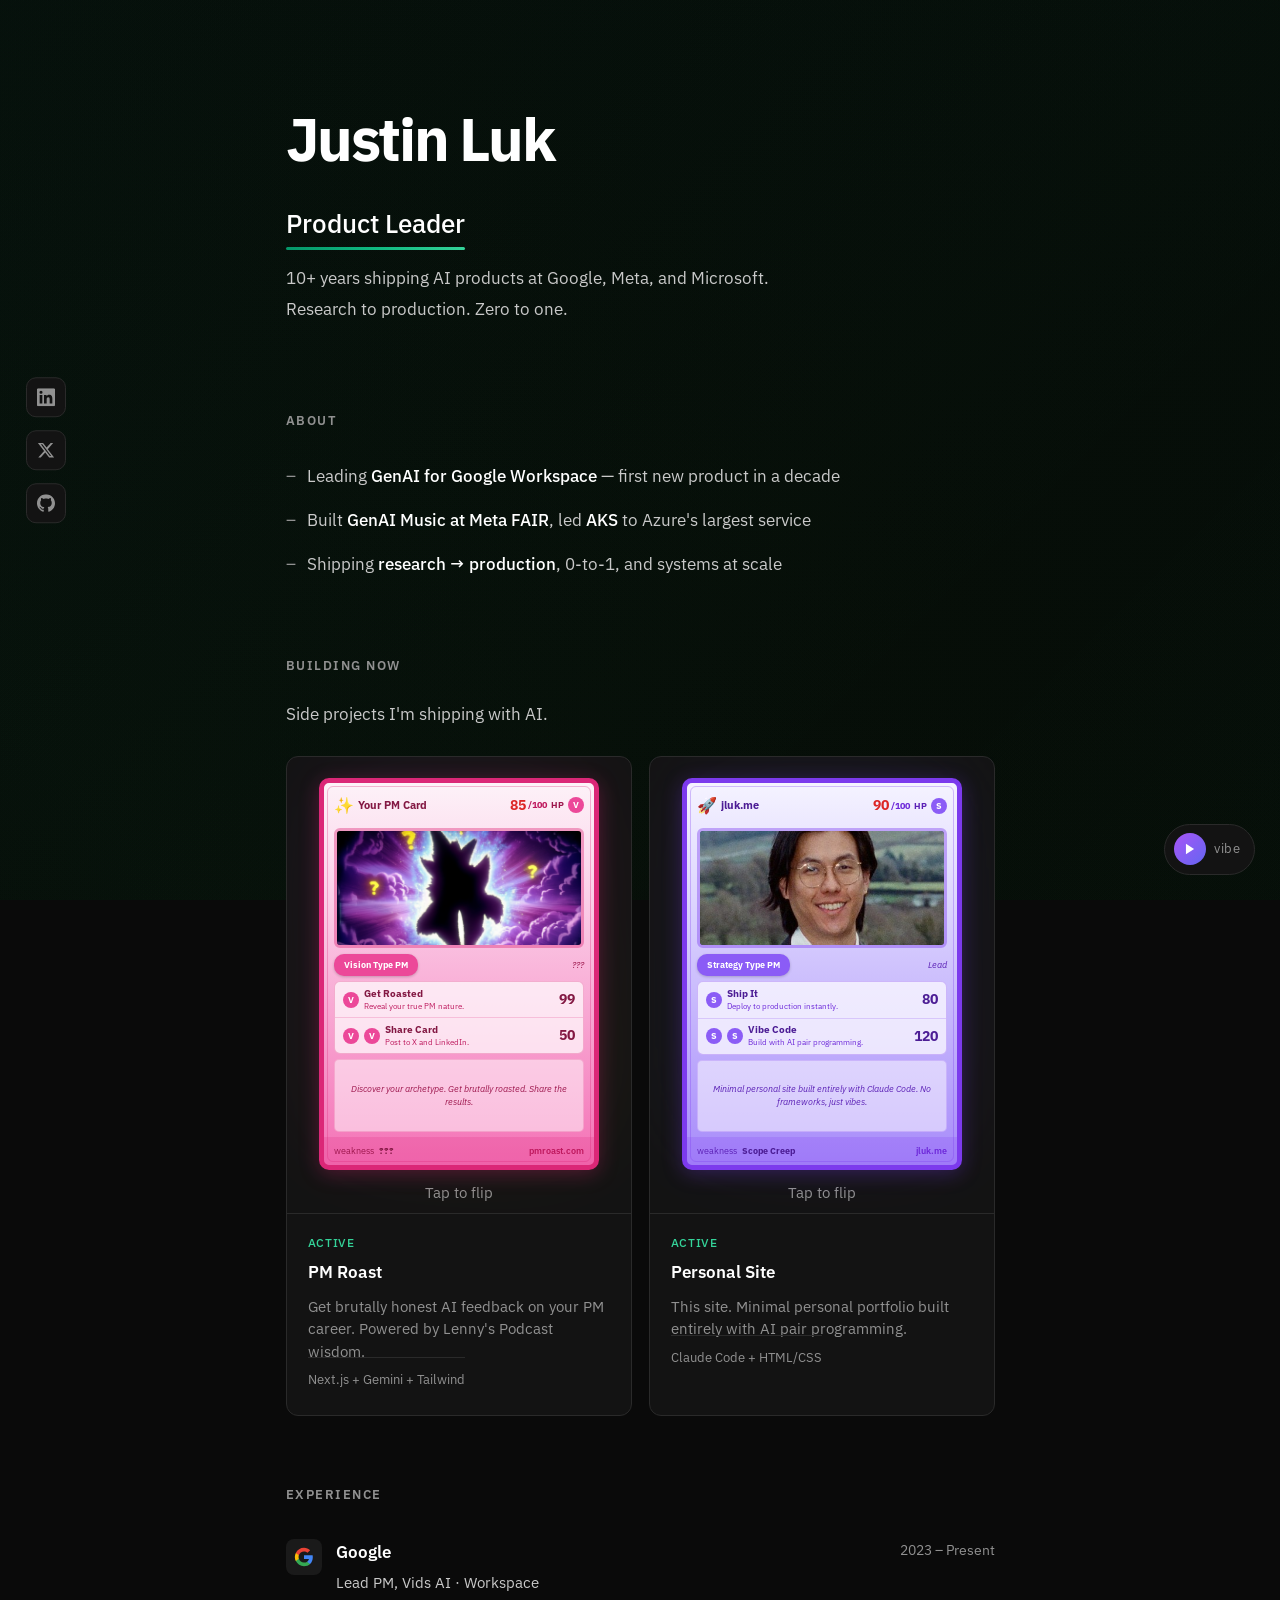
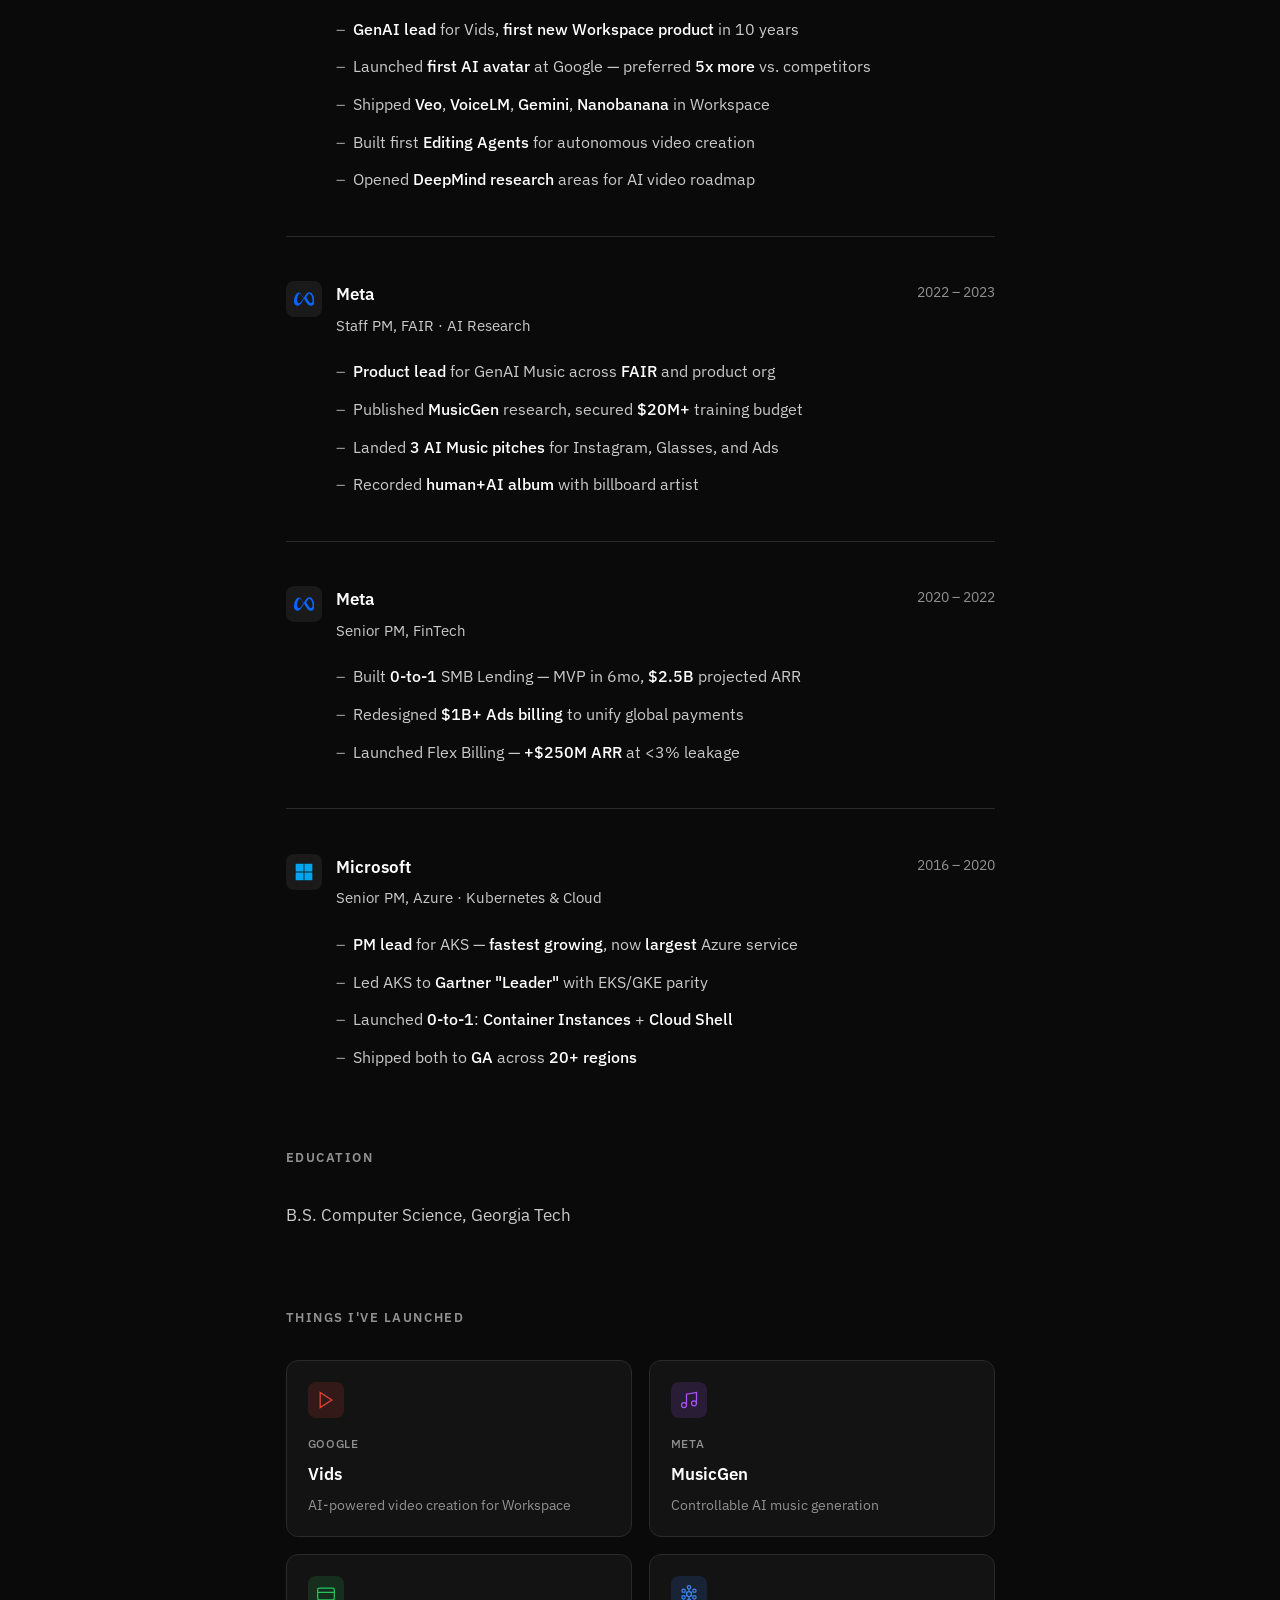
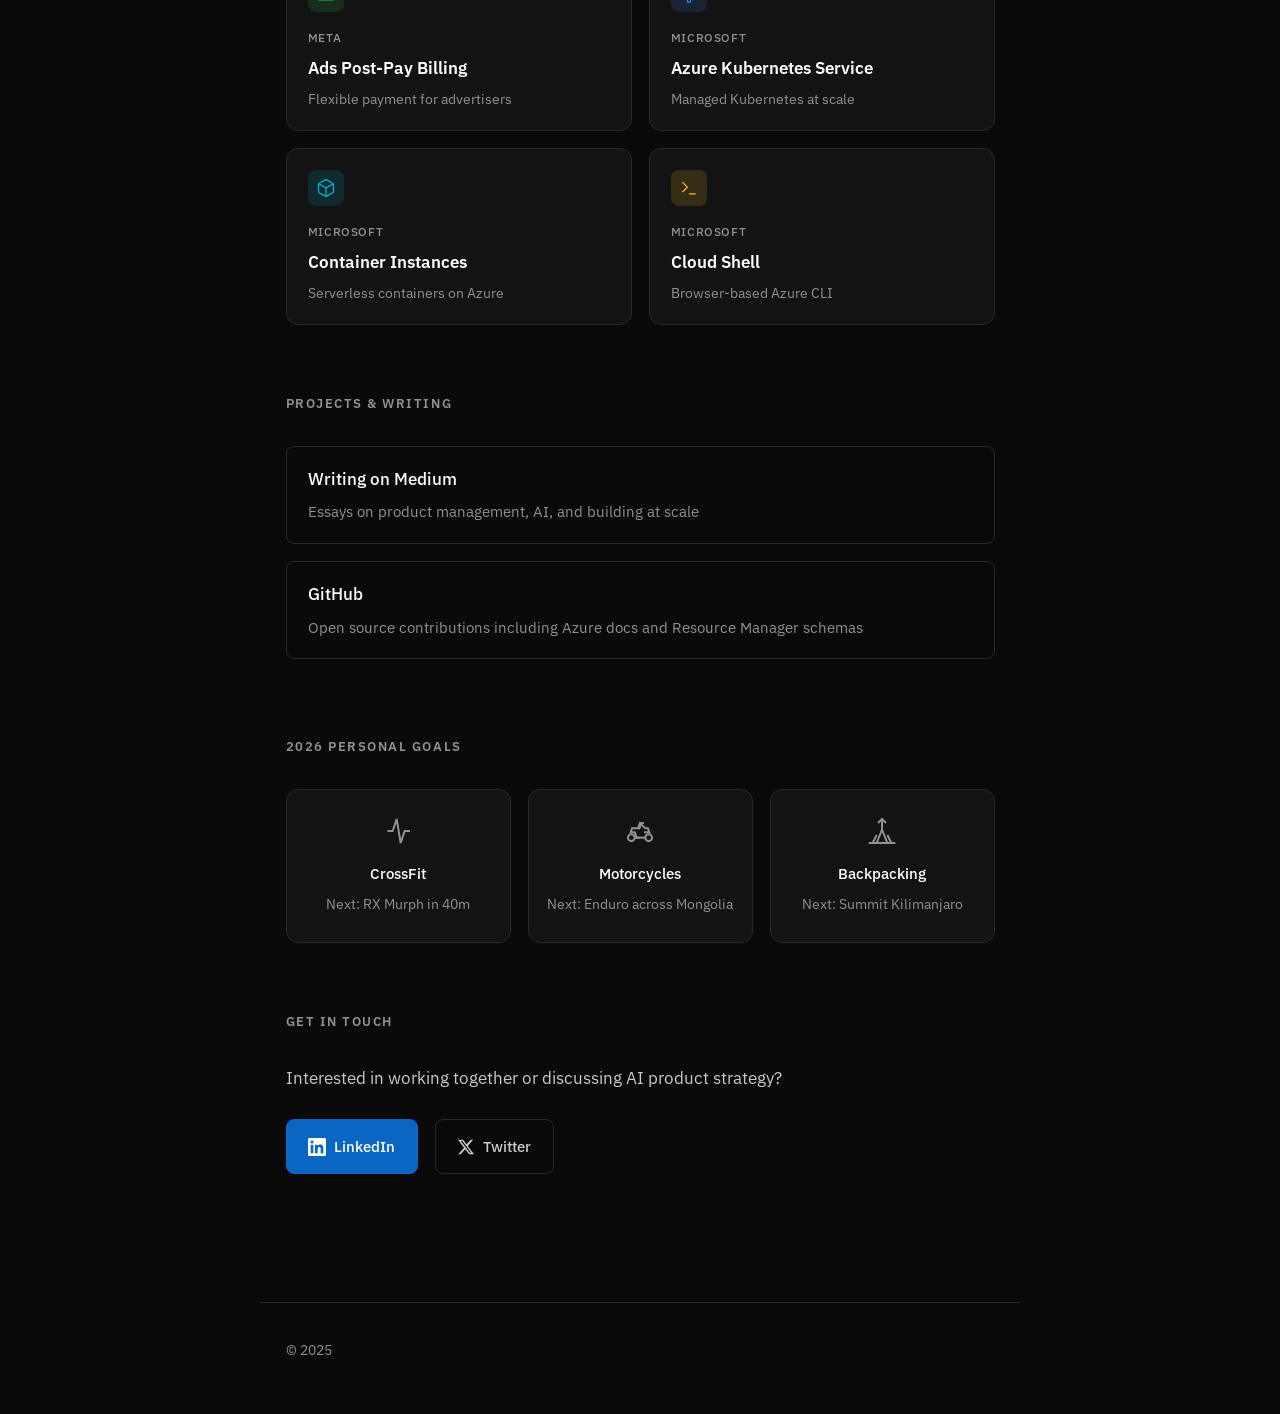
==== commit e972ff37: "Add interactive Pokemon-style trading cards for projects Replace static screenshots with flippable t" ====
--- a/index.html
+++ b/index.html
@@ -55,7 +55,7 @@
         <section class="hero">
             <h1>Justin Luk</h1>
             <p class="role">Product Leader</p>
-            <p class="tagline">10+ years shipping AI products at Google, Meta, and Microsoft. Research to production. Zero to one. Whatever it takes.</p>
+            <p class="tagline">10+ years shipping AI products at Google, Meta, and Microsoft. Research to production. Zero to one.</p>
         </section>
 
         <!-- About -->
@@ -71,27 +71,284 @@
         <!-- Active Projects - Vibecoding -->
         <section class="active-projects">
             <h2>Building Now</h2>
-            <p class="section-intro">Side projects I'm shipping with AI. Ideas to execution, powered by LLMs.</p>
+            <p class="section-intro">Side projects I'm shipping with AI.</p>
             <div class="projects-grid">
-                <a href="https://pmroast.com" target="_blank" rel="noopener" class="project-card">
-                    <div class="project-screenshot has-video">
-                        <img src="screenshots/pm-roast.png" alt="PM Roast screenshot" loading="lazy">
-                        <video src="screenshots/pm-roast-demo.mp4" muted loop playsinline></video>
-                    </div>
-                    <span class="project-status">Active</span>
-                    <h3>PM Roast</h3>
-                    <p>Get brutally honest AI feedback on your PM career. Powered by Lenny's Podcast wisdom.</p>
-                    <span class="project-tech">Next.js + Gemini + Tailwind</span>
-                </a>
-                <a href="https://jluk.me" target="_blank" rel="noopener" class="project-card">
-                    <div class="project-screenshot">
-                        <img src="screenshots/portfolio.png" alt="Portfolio screenshot" loading="lazy">
-                    </div>
-                    <span class="project-status">Active</span>
-                    <h3>Portfolio</h3>
-                    <p>This site. Minimal personal portfolio built entirely with AI pair programming.</p>
-                    <span class="project-tech">Claude Code + HTML/CSS</span>
-                </a>
+                <div class="project-card pm-card-project">
+                    <!-- Interactive Pokemon-style PM Card -->
+                    <div class="pm-card-container">
+                        <div class="pm-card-glow"></div>
+                        <div class="pm-card-flip" id="pmCardFlip">
+                            <div class="pm-card-inner">
+                                <!-- Front of card -->
+                                <div class="pm-card-front">
+                                    <div class="pm-card">
+                                        <!-- Inner border -->
+                                        <div class="pm-card-inner-border"></div>
+
+                                        <!-- Header -->
+                                        <div class="pm-card-header">
+                                            <div class="pm-card-name">
+                                                <span class="pm-card-emoji">✨</span>
+                                                <span class="pm-card-title">Your PM Card</span>
+                                            </div>
+                                            <div class="pm-card-hp">
+                                                <span class="pm-card-score">85</span>
+                                                <span class="pm-card-score-max">/100</span>
+                                                <span class="pm-card-hp-label">HP</span>
+                                                <span class="pm-card-element">V</span>
+                                            </div>
+                                        </div>
+
+                                        <!-- Image frame -->
+                                        <div class="pm-card-image-frame">
+                                            <div class="pm-card-image-bg"></div>
+                                            <img src="screenshots/your-pm-card.png" alt="Your PM Card" class="pm-card-image">
+                                        </div>
+
+                                        <!-- Type badge -->
+                                        <div class="pm-card-type-row">
+                                            <span class="pm-card-type-badge">Vision Type PM</span>
+                                            <span class="pm-card-stage">???</span>
+                                        </div>
+
+                                        <!-- Moves -->
+                                        <div class="pm-card-moves">
+                                            <div class="pm-card-move">
+                                                <span class="pm-card-energy">V</span>
+                                                <div class="pm-card-move-info">
+                                                    <span class="pm-card-move-name">Get Roasted</span>
+                                                    <span class="pm-card-move-effect">Reveal your true PM nature.</span>
+                                                </div>
+                                                <span class="pm-card-move-damage">99</span>
+                                            </div>
+                                            <div class="pm-card-move">
+                                                <span class="pm-card-energy">V</span>
+                                                <span class="pm-card-energy">V</span>
+                                                <div class="pm-card-move-info">
+                                                    <span class="pm-card-move-name">Share Card</span>
+                                                    <span class="pm-card-move-effect">Post to X and LinkedIn.</span>
+                                                </div>
+                                                <span class="pm-card-move-damage">50</span>
+                                            </div>
+                                        </div>
+
+                                        <!-- Flavor text -->
+                                        <div class="pm-card-flavor">
+                                            <p>Discover your archetype. Get brutally roasted. Share the results.</p>
+                                        </div>
+
+                                        <!-- Footer -->
+                                        <div class="pm-card-footer">
+                                            <div class="pm-card-weakness">
+                                                <span class="pm-card-weakness-label">weakness</span>
+                                                <span class="pm-card-weakness-value">???</span>
+                                            </div>
+                                            <span class="pm-card-brand">pmroast.com</span>
+                                        </div>
+                                    </div>
+                                </div>
+
+                                <!-- Back of card -->
+                                <div class="pm-card-back">
+                                    <div class="pm-card-back-content">
+                                        <div class="pm-card-back-pattern"></div>
+                                        <div class="pm-card-back-inner-border"></div>
+
+                                        <!-- Header -->
+                                        <div class="pm-card-back-header">
+                                            <span class="pm-card-back-badge">PM ROAST</span>
+                                            <span class="pm-card-back-rarity">Ultra Rare</span>
+                                        </div>
+
+                                        <!-- Main content -->
+                                        <div class="pm-card-back-main">
+                                            <p class="pm-card-back-label">You are</p>
+                                            <h3 class="pm-card-back-archetype">???</h3>
+
+                                            <div class="pm-card-back-score-badge">
+                                                <span class="pm-card-back-score-label">Career Score</span>
+                                                <span class="pm-card-back-score-value">??</span>
+                                                <span class="pm-card-back-score-max">/100</span>
+                                            </div>
+
+                                            <div class="pm-card-back-quote">
+                                                <span class="pm-card-back-quote-mark">&ldquo;</span>
+                                                <p>Your personalized trading card awaits. Are you ready to get roasted?</p>
+                                                <span class="pm-card-back-quote-mark end">&rdquo;</span>
+                                            </div>
+
+                                            <!-- Pokeball divider -->
+                                            <div class="pm-card-back-divider">
+                                                <div class="pm-card-back-divider-line"></div>
+                                                <div class="pm-card-back-pokeball">
+                                                    <div class="pm-card-back-pokeball-top"></div>
+                                                    <div class="pm-card-back-pokeball-line"></div>
+                                                    <div class="pm-card-back-pokeball-center"></div>
+                                                </div>
+                                                <div class="pm-card-back-divider-line"></div>
+                                            </div>
+
+                                            <div class="pm-card-back-cta">
+                                                <p class="pm-card-back-cta-url">pmroast.com</p>
+                                            </div>
+                                        </div>
+
+                                        <!-- Corner accents -->
+                                        <div class="pm-card-back-corner tl"></div>
+                                        <div class="pm-card-back-corner tr"></div>
+                                        <div class="pm-card-back-corner bl"></div>
+                                        <div class="pm-card-back-corner br"></div>
+                                    </div>
+                                </div>
+                            </div>
+                        </div>
+                        <p class="pm-card-hint">Tap to flip</p>
+                    </div>
+                    <a href="https://pmroast.com" target="_blank" rel="noopener" class="pm-card-link">
+                        <span class="project-status">Active</span>
+                        <h3>PM Roast</h3>
+                        <p>Get brutally honest AI feedback on your PM career. Powered by Lenny's Podcast wisdom.</p>
+                        <span class="project-tech">Next.js + Gemini + Tailwind</span>
+                    </a>
+                </div>
+                <div class="project-card jluk-card-project">
+                    <!-- Interactive Pokemon-style Personal Site Card -->
+                    <div class="jluk-card-container">
+                        <div class="jluk-card-glow"></div>
+                        <div class="jluk-card-flip" id="jlukCardFlip">
+                            <div class="jluk-card-inner">
+                                <!-- Front of card -->
+                                <div class="jluk-card-front">
+                                    <div class="jluk-card">
+                                        <!-- Inner border -->
+                                        <div class="jluk-card-inner-border"></div>
+
+                                        <!-- Header -->
+                                        <div class="jluk-card-header">
+                                            <div class="jluk-card-name">
+                                                <span class="jluk-card-emoji">🚀</span>
+                                                <span class="jluk-card-title">jluk.me</span>
+                                            </div>
+                                            <div class="jluk-card-hp">
+                                                <span class="jluk-card-score">90</span>
+                                                <span class="jluk-card-score-max">/100</span>
+                                                <span class="jluk-card-hp-label">HP</span>
+                                                <span class="jluk-card-element">S</span>
+                                            </div>
+                                        </div>
+
+                                        <!-- Image frame -->
+                                        <div class="jluk-card-image-frame">
+                                            <div class="jluk-card-image-bg"></div>
+                                            <img src="screenshots/justin.jpeg" alt="Justin Luk" class="jluk-card-image">
+                                        </div>
+
+                                        <!-- Type badge -->
+                                        <div class="jluk-card-type-row">
+                                            <span class="jluk-card-type-badge">Strategy Type PM</span>
+                                            <span class="jluk-card-stage">Lead</span>
+                                        </div>
+
+                                        <!-- Moves -->
+                                        <div class="jluk-card-moves">
+                                            <div class="jluk-card-move">
+                                                <span class="jluk-card-energy">S</span>
+                                                <div class="jluk-card-move-info">
+                                                    <span class="jluk-card-move-name">Ship It</span>
+                                                    <span class="jluk-card-move-effect">Deploy to production instantly.</span>
+                                                </div>
+                                                <span class="jluk-card-move-damage">80</span>
+                                            </div>
+                                            <div class="jluk-card-move">
+                                                <span class="jluk-card-energy">S</span>
+                                                <span class="jluk-card-energy">S</span>
+                                                <div class="jluk-card-move-info">
+                                                    <span class="jluk-card-move-name">Vibe Code</span>
+                                                    <span class="jluk-card-move-effect">Build with AI pair programming.</span>
+                                                </div>
+                                                <span class="jluk-card-move-damage">120</span>
+                                            </div>
+                                        </div>
+
+                                        <!-- Flavor text -->
+                                        <div class="jluk-card-flavor">
+                                            <p>Minimal personal site built entirely with Claude Code. No frameworks, just vibes.</p>
+                                        </div>
+
+                                        <!-- Footer -->
+                                        <div class="jluk-card-footer">
+                                            <div class="jluk-card-weakness">
+                                                <span class="jluk-card-weakness-label">weakness</span>
+                                                <span class="jluk-card-weakness-value">Scope Creep</span>
+                                            </div>
+                                            <span class="jluk-card-brand">jluk.me</span>
+                                        </div>
+                                    </div>
+                                </div>
+
+                                <!-- Back of card -->
+                                <div class="jluk-card-back">
+                                    <div class="jluk-card-back-content">
+                                        <div class="jluk-card-back-pattern"></div>
+                                        <div class="jluk-card-back-inner-border"></div>
+
+                                        <!-- Header -->
+                                        <div class="jluk-card-back-header">
+                                            <span class="jluk-card-back-badge">PERSONAL SITE</span>
+                                            <span class="jluk-card-back-rarity">Ultra Rare</span>
+                                        </div>
+
+                                        <!-- Main content -->
+                                        <div class="jluk-card-back-main">
+                                            <p class="jluk-card-back-label">Built by</p>
+                                            <h3 class="jluk-card-back-archetype">Justin Luk</h3>
+
+                                            <div class="jluk-card-back-score-badge">
+                                                <span class="jluk-card-back-score-label">Vibe Score</span>
+                                                <span class="jluk-card-back-score-value">90</span>
+                                                <span class="jluk-card-back-score-max">/100</span>
+                                            </div>
+
+                                            <div class="jluk-card-back-quote">
+                                                <span class="jluk-card-back-quote-mark">&ldquo;</span>
+                                                <p>AI Product Leader. 10+ years at Google, Meta, and Microsoft.</p>
+                                                <span class="jluk-card-back-quote-mark end">&rdquo;</span>
+                                            </div>
+
+                                            <!-- Pokeball divider -->
+                                            <div class="jluk-card-back-divider">
+                                                <div class="jluk-card-back-divider-line"></div>
+                                                <div class="jluk-card-back-pokeball">
+                                                    <div class="jluk-card-back-pokeball-top"></div>
+                                                    <div class="jluk-card-back-pokeball-line"></div>
+                                                    <div class="jluk-card-back-pokeball-center"></div>
+                                                </div>
+                                                <div class="jluk-card-back-divider-line"></div>
+                                            </div>
+
+                                            <div class="jluk-card-back-cta">
+                                                <p class="jluk-card-back-cta-url">jluk.me</p>
+                                            </div>
+                                        </div>
+
+                                        <!-- Corner accents -->
+                                        <div class="jluk-card-back-corner tl"></div>
+                                        <div class="jluk-card-back-corner tr"></div>
+                                        <div class="jluk-card-back-corner bl"></div>
+                                        <div class="jluk-card-back-corner br"></div>
+                                    </div>
+                                </div>
+                            </div>
+                        </div>
+                        <p class="jluk-card-hint">Tap to flip</p>
+                    </div>
+                    <a href="https://jluk.me" class="jluk-card-link">
+                        <span class="project-status">Active</span>
+                        <h3>Personal Site</h3>
+                        <p>This site. Minimal personal portfolio built entirely with AI pair programming.</p>
+                        <span class="project-tech">Claude Code + HTML/CSS</span>
+                    </a>
+                </div>
             </div>
         </section>
 
@@ -401,6 +658,52 @@
                 });
             }
         });
+
+        // Card flip and hover interaction helper
+        function setupCardFlip(cardFlipEl, innerSelector) {
+            if (!cardFlipEl) return;
+
+            const cardInner = cardFlipEl.querySelector(innerSelector);
+
+            // Click to flip
+            cardFlipEl.addEventListener('click', () => {
+                cardFlipEl.classList.remove('hovering');
+                cardInner.style.transform = '';
+                cardFlipEl.classList.toggle('flipped');
+            });
+
+            // 3D tilt effect on hover
+            cardFlipEl.addEventListener('mousemove', (e) => {
+                const rect = cardFlipEl.getBoundingClientRect();
+                const x = e.clientX - rect.left;
+                const y = e.clientY - rect.top;
+                const centerX = rect.width / 2;
+                const centerY = rect.height / 2;
+
+                const rotateX = ((y - centerY) / centerY) * -10;
+                const rotateY = ((x - centerX) / centerX) * 10;
+
+                const glareX = (x / rect.width) * 100;
+                const glareY = (y / rect.height) * 100;
+
+                const flipOffset = cardFlipEl.classList.contains('flipped') ? 180 : 0;
+                cardInner.style.transform = `rotateY(${flipOffset + rotateY}deg) rotateX(${rotateX}deg)`;
+
+                cardFlipEl.style.setProperty('--glare-x', glareX + '%');
+                cardFlipEl.style.setProperty('--glare-y', glareY + '%');
+                cardFlipEl.classList.add('hovering');
+            });
+
+            cardFlipEl.addEventListener('mouseleave', () => {
+                const flipOffset = cardFlipEl.classList.contains('flipped') ? 180 : 0;
+                cardInner.style.transform = flipOffset ? 'rotateY(180deg)' : '';
+                cardFlipEl.classList.remove('hovering');
+            });
+        }
+
+        // Setup both cards
+        setupCardFlip(document.getElementById('pmCardFlip'), '.pm-card-inner');
+        setupCardFlip(document.getElementById('jlukCardFlip'), '.jluk-card-inner');
     </script>
 </body>
 </html>
--- a/styles.css
+++ b/styles.css
@@ -7,7 +7,7 @@
     --text-secondary: #c9c9c9;
     --text-muted: #919191;
     --accent: #93c5fd;
-    --accent-blue: #38bdf8;
+    --accent-green: #34d399;
     --border: #2a2a2a;
     --border-hover: #404040;
     --max-width: 760px;
@@ -131,7 +131,7 @@
     50% { box-shadow: 0 0 0 8px rgba(168, 85, 247, 0); }
 }
 
-/* Animated water gradient background */
+/* Animated forest gradient background */
 .bg-gradient {
     position: fixed;
     top: 0;
@@ -139,15 +139,16 @@
     right: 0;
     bottom: 0;
     background: linear-gradient(
-        135deg,
-        var(--bg) 0%,
-        rgba(15, 23, 42, 1) 25%,
-        rgba(15, 30, 50, 1) 50%,
-        rgba(10, 25, 45, 1) 75%,
-        var(--bg) 100%
+        -45deg,
+        #050505,
+        #060a08,
+        #070d09,
+        #050805,
+        #060906,
+        #050505
     );
-    background-size: 400% 400%;
-    animation: water-flow 25s ease-in-out infinite;
+    background-size: 300% 300%;
+    animation: forest-flow 12s ease-in-out infinite;
     pointer-events: none;
     z-index: -2;
 }
@@ -159,12 +160,16 @@
     left: 0;
     right: 0;
     bottom: 0;
-    background:
-        radial-gradient(ellipse at 20% 30%, rgba(56, 189, 248, 0.08) 0%, transparent 50%),
-        radial-gradient(ellipse at 80% 20%, rgba(99, 102, 241, 0.06) 0%, transparent 45%),
-        radial-gradient(ellipse at 40% 80%, rgba(14, 165, 233, 0.05) 0%, transparent 50%);
+    background: linear-gradient(
+        45deg,
+        transparent 0%,
+        rgba(34, 197, 94, 0.04) 25%,
+        rgba(22, 163, 74, 0.03) 50%,
+        rgba(5, 150, 105, 0.04) 75%,
+        transparent 100%
+    );
     background-size: 200% 200%;
-    animation: water-shimmer 20s ease-in-out infinite reverse;
+    animation: shimmer-1 8s ease-in-out infinite;
 }
 
 .bg-gradient::after {
@@ -174,29 +179,31 @@
     left: 0;
     right: 0;
     bottom: 0;
-    background:
-        radial-gradient(ellipse at 70% 60%, rgba(56, 189, 248, 0.04) 0%, transparent 40%),
-        radial-gradient(ellipse at 30% 70%, rgba(99, 102, 241, 0.04) 0%, transparent 45%);
-    background-size: 300% 300%;
-    animation: water-drift 30s ease-in-out infinite;
-}
-
-@keyframes water-flow {
+    background: linear-gradient(
+        135deg,
+        rgba(16, 185, 129, 0.035) 0%,
+        transparent 30%,
+        rgba(52, 211, 153, 0.025) 50%,
+        transparent 70%,
+        rgba(5, 150, 105, 0.035) 100%
+    );
+    background-size: 250% 250%;
+    animation: shimmer-2 10s ease-in-out infinite reverse;
+}
+
+@keyframes forest-flow {
     0%, 100% { background-position: 0% 50%; }
-    25% { background-position: 50% 75%; }
     50% { background-position: 100% 50%; }
-    75% { background-position: 50% 25%; }
-}
-
-@keyframes water-shimmer {
+}
+
+@keyframes shimmer-1 {
     0%, 100% { background-position: 0% 0%; }
     50% { background-position: 100% 100%; }
 }
 
-@keyframes water-drift {
-    0%, 100% { background-position: 30% 30%; }
-    33% { background-position: 70% 50%; }
-    66% { background-position: 40% 70%; }
+@keyframes shimmer-2 {
+    0%, 100% { background-position: 100% 0%; }
+    50% { background-position: 0% 100%; }
 }
 
 .bg-orb {
@@ -248,7 +255,7 @@
     left: 0;
     width: 100%;
     height: 3px;
-    background: linear-gradient(90deg, #0ea5e9, #38bdf8, #7dd3fc, #38bdf8, #0ea5e9);
+    background: linear-gradient(90deg, #059669, #10b981, #34d399, #10b981, #059669);
     border-radius: 2px;
     background-size: 200% 100%;
     animation: gradient-flow 4s linear infinite;
@@ -393,7 +400,7 @@
     font-weight: 500;
     text-transform: uppercase;
     letter-spacing: 0.05em;
-    color: var(--accent-blue);
+    color: var(--accent-green);
     margin-bottom: 0.5rem;
 }
 
@@ -421,6 +428,1361 @@
     margin-top: 1rem;
     padding-top: 0.75rem;
     border-top: 1px solid var(--border);
+}
+
+/* PM Card Project - Special styling */
+.pm-card-project {
+    display: flex;
+    flex-direction: column;
+    padding: 0;
+    overflow: visible;
+}
+
+.pm-card-project:hover {
+    transform: none;
+}
+
+.pm-card-container {
+    display: flex;
+    flex-direction: column;
+    align-items: center;
+    padding: 1.25rem;
+    padding-bottom: 0.5rem;
+    position: relative;
+    overflow: hidden;
+}
+
+/* Floating glow effect */
+.pm-card-glow {
+    position: absolute;
+    top: 1.25rem;
+    left: 50%;
+    transform: translateX(-50%);
+    width: 260px;
+    height: 360px;
+    background: linear-gradient(135deg, rgba(168, 85, 247, 0.25), rgba(236, 72, 153, 0.25), rgba(251, 191, 36, 0.25));
+    border-radius: 24px;
+    filter: blur(50px);
+    opacity: 0.4;
+    animation: pm-glow-pulse 3s ease-in-out infinite;
+    pointer-events: none;
+    z-index: 0;
+}
+
+@keyframes pm-glow-pulse {
+    0%, 100% { opacity: 0.4; }
+    50% { opacity: 0.7; }
+}
+
+/* Card flip container */
+.pm-card-flip {
+    width: 280px;
+    height: 392px;
+    perspective: 1000px;
+    cursor: pointer;
+    position: relative;
+    z-index: 1;
+    --glare-x: 50%;
+    --glare-y: 50%;
+}
+
+.pm-card-inner {
+    position: relative;
+    width: 100%;
+    height: 100%;
+    transform-style: preserve-3d;
+}
+
+.pm-card-flip.flipped .pm-card-inner {
+    transform: rotateY(180deg);
+}
+
+/* Only animate flip, not hover tilt */
+.pm-card-flip:not(.hovering) .pm-card-inner {
+    transition: transform 0.5s ease;
+}
+
+/* Holographic glare overlay */
+.pm-card-front::after,
+.pm-card-back::after {
+    content: '';
+    position: absolute;
+    inset: 0;
+    border-radius: 10px;
+    pointer-events: none;
+    opacity: 0;
+    transition: opacity 0.3s ease;
+    z-index: 20;
+    background: radial-gradient(
+        circle at var(--glare-x, 50%) var(--glare-y, 50%),
+        rgba(255, 255, 255, 0.25) 0%,
+        rgba(255, 255, 255, 0.05) 30%,
+        transparent 60%
+    );
+}
+
+.pm-card-flip.hovering .pm-card-front::after,
+.pm-card-flip.hovering .pm-card-back::after {
+    opacity: 1;
+}
+
+.pm-card-front,
+.pm-card-back {
+    position: absolute;
+    width: 100%;
+    height: 100%;
+    backface-visibility: hidden;
+    -webkit-backface-visibility: hidden;
+}
+
+.pm-card-back {
+    transform: rotateY(180deg);
+}
+
+/* Front of card - Pokemon style */
+.pm-card {
+    width: 100%;
+    height: 100%;
+    border-radius: 10px;
+    border: 5px solid #db2777;
+    background: linear-gradient(180deg, #fdf2f8 0%, #fbcfe8 30%, #f472b6 100%);
+    position: relative;
+    display: flex;
+    flex-direction: column;
+    overflow: hidden;
+    box-shadow: 0 4px 20px rgba(219, 39, 119, 0.3);
+}
+
+.pm-card-inner-border {
+    position: absolute;
+    inset: 3px;
+    border: 1px solid rgba(219, 39, 119, 0.3);
+    border-radius: 6px;
+    pointer-events: none;
+    z-index: 10;
+}
+
+/* Card header */
+.pm-card-header {
+    display: flex;
+    justify-content: space-between;
+    align-items: center;
+    padding: 8px 10px;
+    flex-shrink: 0;
+}
+
+.pm-card-name {
+    display: flex;
+    align-items: center;
+    gap: 4px;
+    min-width: 0;
+}
+
+.pm-card-emoji {
+    font-size: 16px;
+    flex-shrink: 0;
+}
+
+.pm-card-title {
+    font-size: 11px;
+    font-weight: 800;
+    color: #831843;
+    white-space: nowrap;
+    overflow: hidden;
+    text-overflow: ellipsis;
+}
+
+.pm-card-hp {
+    display: flex;
+    align-items: center;
+    gap: 2px;
+    flex-shrink: 0;
+}
+
+.pm-card-score {
+    font-size: 14px;
+    font-weight: 900;
+    color: #dc2626;
+}
+
+.pm-card-score-max {
+    font-size: 9px;
+    font-weight: 700;
+    color: #be185d;
+}
+
+.pm-card-hp-label {
+    font-size: 9px;
+    font-weight: 700;
+    color: #9d174d;
+    margin-left: 2px;
+}
+
+.pm-card-element {
+    width: 16px;
+    height: 16px;
+    border-radius: 50%;
+    background: #ec4899;
+    color: white;
+    font-size: 9px;
+    font-weight: 700;
+    display: flex;
+    align-items: center;
+    justify-content: center;
+    margin-left: 2px;
+}
+
+/* Card image frame */
+.pm-card-image-frame {
+    margin: 0 10px 6px;
+    border-radius: 6px;
+    border: 3px solid rgba(219, 39, 119, 0.4);
+    overflow: hidden;
+    position: relative;
+    height: 120px;
+    flex-shrink: 0;
+}
+
+.pm-card-image-bg {
+    position: absolute;
+    inset: 0;
+    background: linear-gradient(135deg, #831843, #be185d, #db2777);
+}
+
+.pm-card-image-bg::before {
+    content: '';
+    position: absolute;
+    inset: 0;
+    background: radial-gradient(circle at 30% 20%, rgba(255,255,255,0.3) 0%, transparent 50%);
+}
+
+.pm-card-image {
+    width: 100%;
+    height: 100%;
+    object-fit: cover;
+    position: relative;
+    z-index: 1;
+}
+
+/* Type badge row */
+.pm-card-type-row {
+    display: flex;
+    justify-content: space-between;
+    align-items: center;
+    padding: 0 10px 5px;
+    flex-shrink: 0;
+}
+
+.pm-card-type-badge {
+    font-size: 9px;
+    font-weight: 700;
+    color: white;
+    background: #ec4899;
+    padding: 3px 10px;
+    border-radius: 10px;
+    box-shadow: 0 1px 3px rgba(0,0,0,0.2);
+}
+
+.pm-card-stage {
+    font-size: 9px;
+    font-style: italic;
+    color: #9d174d;
+}
+
+/* Moves section */
+.pm-card-moves {
+    margin: 0 10px 5px;
+    background: rgba(255,255,255,0.7);
+    border-radius: 6px;
+    border: 1px solid rgba(219, 39, 119, 0.3);
+    overflow: hidden;
+    flex-shrink: 0;
+}
+
+.pm-card-move {
+    display: flex;
+    align-items: center;
+    gap: 5px;
+    padding: 5px 8px;
+}
+
+.pm-card-move:first-child {
+    border-bottom: 1px solid rgba(219, 39, 119, 0.2);
+}
+
+.pm-card-energy {
+    width: 16px;
+    height: 16px;
+    border-radius: 50%;
+    background: #ec4899;
+    color: white;
+    font-size: 9px;
+    font-weight: 700;
+    display: flex;
+    align-items: center;
+    justify-content: center;
+    flex-shrink: 0;
+}
+
+.pm-card-move-info {
+    flex: 1;
+    min-width: 0;
+}
+
+.pm-card-move-name {
+    font-size: 10px;
+    font-weight: 700;
+    color: #831843;
+    display: block;
+    line-height: 1.2;
+}
+
+.pm-card-move-effect {
+    font-size: 8px;
+    color: #be185d;
+    display: block;
+    line-height: 1.3;
+    margin-top: 1px;
+}
+
+.pm-card-move-damage {
+    font-size: 14px;
+    font-weight: 900;
+    color: #831843;
+    flex-shrink: 0;
+}
+
+/* Flavor text */
+.pm-card-flavor {
+    margin: 0 10px 5px;
+    padding: 6px 8px;
+    background: rgba(255,255,255,0.5);
+    border-radius: 5px;
+    border: 1px solid rgba(219, 39, 119, 0.2);
+    flex: 1;
+    display: flex;
+    align-items: center;
+    min-height: 2.5rem;
+}
+
+.pm-card-flavor p {
+    font-size: 9px;
+    font-style: italic;
+    color: #9d174d;
+    text-align: center;
+    line-height: 1.4;
+    width: 100%;
+}
+
+/* Card footer */
+.pm-card-footer {
+    display: flex;
+    justify-content: space-between;
+    align-items: center;
+    padding: 6px 10px;
+    background: rgba(219, 39, 119, 0.2);
+    margin-top: auto;
+    flex-shrink: 0;
+}
+
+.pm-card-weakness {
+    display: flex;
+    align-items: center;
+    gap: 5px;
+}
+
+.pm-card-weakness-label {
+    font-size: 9px;
+    color: #9d174d;
+}
+
+.pm-card-weakness-value {
+    font-size: 9px;
+    font-weight: 700;
+    color: #831843;
+}
+
+.pm-card-brand {
+    font-size: 9px;
+    font-weight: 600;
+    color: #be185d;
+}
+
+/* Back of card */
+.pm-card-back-content {
+    width: 100%;
+    height: 100%;
+    border-radius: 10px;
+    border: 5px solid #fbbf24;
+    background: linear-gradient(180deg, #1a1a2e 0%, #16213e 50%, #0f0f23 100%);
+    position: relative;
+    display: flex;
+    flex-direction: column;
+    overflow: hidden;
+    box-shadow: 0 4px 20px rgba(251, 191, 36, 0.3);
+}
+
+.pm-card-back-pattern {
+    position: absolute;
+    inset: 0;
+    opacity: 0.1;
+    background: repeating-linear-gradient(
+        45deg,
+        transparent,
+        transparent 8px,
+        rgba(251, 191, 36, 0.15) 8px,
+        rgba(251, 191, 36, 0.15) 16px
+    );
+}
+
+.pm-card-back-inner-border {
+    position: absolute;
+    inset: 10px;
+    border: 1px solid rgba(251, 191, 36, 0.2);
+    border-radius: 6px;
+    pointer-events: none;
+}
+
+.pm-card-back-header {
+    display: flex;
+    justify-content: space-between;
+    align-items: center;
+    padding: 10px 12px;
+    position: relative;
+    z-index: 1;
+}
+
+.pm-card-back-badge {
+    font-size: 8px;
+    font-weight: 900;
+    letter-spacing: 0.05em;
+    background: linear-gradient(180deg, #fbbf24 0%, #f59e0b 100%);
+    color: #7c2d12;
+    padding: 3px 10px;
+    border-radius: 10px;
+}
+
+.pm-card-back-rarity {
+    font-size: 8px;
+    font-weight: 700;
+    color: #f472b6;
+}
+
+.pm-card-back-main {
+    flex: 1;
+    display: flex;
+    flex-direction: column;
+    align-items: center;
+    justify-content: center;
+    padding: 0 12px;
+    position: relative;
+    z-index: 1;
+}
+
+.pm-card-back-label {
+    font-size: 7px;
+    text-transform: uppercase;
+    letter-spacing: 0.15em;
+    color: rgba(251, 191, 36, 0.6);
+    margin-bottom: 2px;
+}
+
+.pm-card-back-archetype {
+    font-size: 16px;
+    font-weight: 900;
+    color: #fbbf24;
+    margin-bottom: 8px;
+}
+
+.pm-card-back-score-badge {
+    display: flex;
+    align-items: baseline;
+    gap: 4px;
+    padding: 4px 12px;
+    background: linear-gradient(180deg, rgba(251, 191, 36, 0.2) 0%, rgba(251, 191, 36, 0.1) 100%);
+    border: 1px solid rgba(251, 191, 36, 0.3);
+    border-radius: 16px;
+    margin-bottom: 8px;
+}
+
+.pm-card-back-score-label {
+    font-size: 7px;
+    color: rgba(251, 191, 36, 0.7);
+}
+
+.pm-card-back-score-value {
+    font-size: 16px;
+    font-weight: 900;
+    color: #fbbf24;
+}
+
+.pm-card-back-score-max {
+    font-size: 9px;
+    color: rgba(251, 191, 36, 0.5);
+}
+
+.pm-card-back-quote {
+    position: relative;
+    padding: 8px 10px;
+    background: linear-gradient(180deg, rgba(251, 191, 36, 0.05) 0%, rgba(251, 191, 36, 0.02) 100%);
+    border: 1px solid rgba(251, 191, 36, 0.15);
+    border-radius: 6px;
+    margin-bottom: 8px;
+    width: 100%;
+}
+
+.pm-card-back-quote-mark {
+    position: absolute;
+    font-size: 14px;
+    font-family: serif;
+    color: rgba(251, 191, 36, 0.3);
+}
+
+.pm-card-back-quote-mark:first-of-type {
+    top: 0;
+    left: 4px;
+}
+
+.pm-card-back-quote-mark.end {
+    bottom: -4px;
+    right: 4px;
+}
+
+.pm-card-back-quote p {
+    font-size: 8px;
+    font-style: italic;
+    color: rgba(253, 230, 138, 0.9);
+    text-align: center;
+    line-height: 1.4;
+}
+
+.pm-card-back-divider {
+    display: flex;
+    align-items: center;
+    gap: 6px;
+    width: 100%;
+    margin-bottom: 8px;
+}
+
+.pm-card-back-divider-line {
+    flex: 1;
+    height: 1px;
+    background: rgba(251, 191, 36, 0.2);
+}
+
+.pm-card-back-pokeball {
+    width: 16px;
+    height: 16px;
+    border-radius: 50%;
+    border: 1px solid rgba(251, 191, 36, 0.3);
+    position: relative;
+    overflow: hidden;
+}
+
+.pm-card-back-pokeball-top {
+    position: absolute;
+    top: 0;
+    left: 0;
+    right: 0;
+    height: 50%;
+    background: linear-gradient(180deg, rgba(251, 191, 36, 0.2) 0%, transparent 100%);
+}
+
+.pm-card-back-pokeball-line {
+    position: absolute;
+    top: 50%;
+    left: 0;
+    right: 0;
+    height: 1px;
+    background: rgba(251, 191, 36, 0.3);
+    transform: translateY(-50%);
+}
+
+.pm-card-back-pokeball-center {
+    position: absolute;
+    top: 50%;
+    left: 50%;
+    transform: translate(-50%, -50%);
+    width: 4px;
+    height: 4px;
+    border-radius: 50%;
+    background: rgba(251, 191, 36, 0.5);
+}
+
+.pm-card-back-cta {
+    text-align: center;
+    margin-bottom: 16px;
+}
+
+.pm-card-back-cta-url {
+    font-size: 11px;
+    font-weight: 700;
+    color: #fbbf24;
+}
+
+/* Corner accents */
+.pm-card-back-corner {
+    position: absolute;
+    width: 10px;
+    height: 10px;
+    border-color: rgba(251, 191, 36, 0.2);
+    border-style: solid;
+    border-width: 0;
+}
+
+.pm-card-back-corner.tl {
+    top: 12px;
+    left: 12px;
+    border-top-width: 1px;
+    border-left-width: 1px;
+    border-top-left-radius: 3px;
+}
+
+.pm-card-back-corner.tr {
+    top: 12px;
+    right: 12px;
+    border-top-width: 1px;
+    border-right-width: 1px;
+    border-top-right-radius: 3px;
+}
+
+.pm-card-back-corner.bl {
+    bottom: 12px;
+    left: 12px;
+    border-bottom-width: 1px;
+    border-left-width: 1px;
+    border-bottom-left-radius: 3px;
+}
+
+.pm-card-back-corner.br {
+    bottom: 12px;
+    right: 12px;
+    border-bottom-width: 1px;
+    border-right-width: 1px;
+    border-bottom-right-radius: 3px;
+}
+
+/* Flip hint */
+.pm-card-hint {
+    font-size: 0.75rem;
+    color: var(--text-muted);
+    text-align: center;
+    margin-top: 12px;
+}
+
+/* PM Card link section */
+.pm-card-link {
+    display: block;
+    padding: 0.75rem 1.25rem 1.25rem;
+    text-decoration: none;
+    border-top: 1px solid var(--border);
+}
+
+.pm-card-link:hover {
+    background: rgba(255,255,255,0.02);
+}
+
+.pm-card-link .project-status {
+    margin-bottom: 0.5rem;
+}
+
+.pm-card-link h3 {
+    font-size: 1rem;
+    font-weight: 600;
+    color: var(--text);
+    margin-bottom: 0.5rem;
+}
+
+.pm-card-link p {
+    font-size: 0.875rem;
+    color: var(--text-muted);
+    line-height: 1.5;
+    margin-bottom: 0;
+}
+
+.pm-card-link .project-tech {
+    margin-top: 0.75rem;
+    padding-top: 0.75rem;
+}
+
+/* Hover effect on card */
+.pm-card-flip:hover .pm-card {
+    box-shadow: 0 12px 40px rgba(219, 39, 119, 0.5);
+}
+
+.pm-card-flip:hover .pm-card-back-content {
+    box-shadow: 0 12px 40px rgba(251, 191, 36, 0.5);
+}
+
+/* ====== JLUK Personal Site Card ====== */
+.jluk-card-project {
+    display: flex;
+    flex-direction: column;
+    padding: 0;
+    overflow: visible;
+}
+
+.jluk-card-project:hover {
+    transform: none;
+}
+
+.jluk-card-container {
+    display: flex;
+    flex-direction: column;
+    align-items: center;
+    padding: 1.25rem;
+    padding-bottom: 0.5rem;
+    position: relative;
+    overflow: hidden;
+}
+
+.jluk-card-glow {
+    position: absolute;
+    top: 1.25rem;
+    left: 50%;
+    transform: translateX(-50%);
+    width: 260px;
+    height: 360px;
+    background: linear-gradient(135deg, rgba(139, 92, 246, 0.25), rgba(99, 102, 241, 0.25), rgba(168, 85, 247, 0.25));
+    border-radius: 24px;
+    filter: blur(50px);
+    opacity: 0.4;
+    animation: jluk-glow-pulse 3s ease-in-out infinite;
+    pointer-events: none;
+    z-index: 0;
+}
+
+@keyframes jluk-glow-pulse {
+    0%, 100% { opacity: 0.4; }
+    50% { opacity: 0.7; }
+}
+
+.jluk-card-flip {
+    width: 280px;
+    height: 392px;
+    perspective: 1000px;
+    cursor: pointer;
+    position: relative;
+    z-index: 1;
+    --glare-x: 50%;
+    --glare-y: 50%;
+}
+
+.jluk-card-inner {
+    position: relative;
+    width: 100%;
+    height: 100%;
+    transform-style: preserve-3d;
+}
+
+.jluk-card-flip.flipped .jluk-card-inner {
+    transform: rotateY(180deg);
+}
+
+.jluk-card-flip:not(.hovering) .jluk-card-inner {
+    transition: transform 0.5s ease;
+}
+
+.jluk-card-front,
+.jluk-card-back {
+    position: absolute;
+    width: 100%;
+    height: 100%;
+    backface-visibility: hidden;
+    -webkit-backface-visibility: hidden;
+}
+
+.jluk-card-back {
+    transform: rotateY(180deg);
+}
+
+/* Holographic glare overlay */
+.jluk-card-front::after,
+.jluk-card-back::after {
+    content: '';
+    position: absolute;
+    inset: 0;
+    border-radius: 10px;
+    pointer-events: none;
+    opacity: 0;
+    transition: opacity 0.3s ease;
+    z-index: 20;
+    background: radial-gradient(
+        circle at var(--glare-x, 50%) var(--glare-y, 50%),
+        rgba(255, 255, 255, 0.25) 0%,
+        rgba(255, 255, 255, 0.05) 30%,
+        transparent 60%
+    );
+}
+
+.jluk-card-flip.hovering .jluk-card-front::after,
+.jluk-card-flip.hovering .jluk-card-back::after {
+    opacity: 1;
+}
+
+/* Front of card - Purple/Strategy style */
+.jluk-card {
+    width: 100%;
+    height: 100%;
+    border-radius: 10px;
+    border: 5px solid #7c3aed;
+    background: linear-gradient(180deg, #f5f3ff 0%, #ddd6fe 30%, #a78bfa 100%);
+    position: relative;
+    display: flex;
+    flex-direction: column;
+    overflow: hidden;
+    box-shadow: 0 4px 20px rgba(124, 58, 237, 0.3);
+}
+
+.jluk-card-inner-border {
+    position: absolute;
+    inset: 3px;
+    border: 1px solid rgba(124, 58, 237, 0.3);
+    border-radius: 6px;
+    pointer-events: none;
+    z-index: 10;
+}
+
+.jluk-card-header {
+    display: flex;
+    justify-content: space-between;
+    align-items: center;
+    padding: 8px 10px;
+    flex-shrink: 0;
+}
+
+.jluk-card-name {
+    display: flex;
+    align-items: center;
+    gap: 4px;
+    min-width: 0;
+}
+
+.jluk-card-emoji {
+    font-size: 16px;
+    flex-shrink: 0;
+}
+
+.jluk-card-title {
+    font-size: 11px;
+    font-weight: 800;
+    color: #4c1d95;
+    white-space: nowrap;
+    overflow: hidden;
+    text-overflow: ellipsis;
+}
+
+.jluk-card-hp {
+    display: flex;
+    align-items: center;
+    gap: 2px;
+    flex-shrink: 0;
+}
+
+.jluk-card-score {
+    font-size: 14px;
+    font-weight: 900;
+    color: #dc2626;
+}
+
+.jluk-card-score-max {
+    font-size: 9px;
+    font-weight: 700;
+    color: #6d28d9;
+}
+
+.jluk-card-hp-label {
+    font-size: 9px;
+    font-weight: 700;
+    color: #5b21b6;
+    margin-left: 2px;
+}
+
+.jluk-card-element {
+    width: 16px;
+    height: 16px;
+    border-radius: 50%;
+    background: #8b5cf6;
+    color: white;
+    font-size: 9px;
+    font-weight: 700;
+    display: flex;
+    align-items: center;
+    justify-content: center;
+    margin-left: 2px;
+}
+
+.jluk-card-image-frame {
+    margin: 0 10px 6px;
+    border-radius: 6px;
+    border: 3px solid rgba(124, 58, 237, 0.4);
+    overflow: hidden;
+    position: relative;
+    height: 120px;
+    flex-shrink: 0;
+}
+
+.jluk-card-image-bg {
+    position: absolute;
+    inset: 0;
+    background: linear-gradient(135deg, #4c1d95, #6d28d9, #7c3aed);
+}
+
+.jluk-card-image-bg::before {
+    content: '';
+    position: absolute;
+    inset: 0;
+    background: radial-gradient(circle at 30% 20%, rgba(255,255,255,0.3) 0%, transparent 50%);
+}
+
+.jluk-card-image {
+    width: 100%;
+    height: 100%;
+    object-fit: cover;
+    position: relative;
+    z-index: 1;
+}
+
+.jluk-card-type-row {
+    display: flex;
+    justify-content: space-between;
+    align-items: center;
+    padding: 0 10px 5px;
+    flex-shrink: 0;
+}
+
+.jluk-card-type-badge {
+    font-size: 9px;
+    font-weight: 700;
+    color: white;
+    background: #8b5cf6;
+    padding: 3px 10px;
+    border-radius: 10px;
+    box-shadow: 0 1px 3px rgba(0,0,0,0.2);
+}
+
+.jluk-card-stage {
+    font-size: 9px;
+    font-style: italic;
+    color: #5b21b6;
+}
+
+.jluk-card-moves {
+    margin: 0 10px 5px;
+    background: rgba(255,255,255,0.7);
+    border-radius: 6px;
+    border: 1px solid rgba(124, 58, 237, 0.3);
+    overflow: hidden;
+    flex-shrink: 0;
+}
+
+.jluk-card-move {
+    display: flex;
+    align-items: center;
+    gap: 5px;
+    padding: 5px 8px;
+}
+
+.jluk-card-move:first-child {
+    border-bottom: 1px solid rgba(124, 58, 237, 0.2);
+}
+
+.jluk-card-energy {
+    width: 16px;
+    height: 16px;
+    border-radius: 50%;
+    background: #8b5cf6;
+    color: white;
+    font-size: 9px;
+    font-weight: 700;
+    display: flex;
+    align-items: center;
+    justify-content: center;
+    flex-shrink: 0;
+}
+
+.jluk-card-move-info {
+    flex: 1;
+    min-width: 0;
+}
+
+.jluk-card-move-name {
+    font-size: 10px;
+    font-weight: 700;
+    color: #4c1d95;
+    display: block;
+    line-height: 1.2;
+}
+
+.jluk-card-move-effect {
+    font-size: 8px;
+    color: #6d28d9;
+    display: block;
+    line-height: 1.3;
+    margin-top: 1px;
+}
+
+.jluk-card-move-damage {
+    font-size: 14px;
+    font-weight: 900;
+    color: #4c1d95;
+    flex-shrink: 0;
+}
+
+.jluk-card-flavor {
+    margin: 0 10px 5px;
+    padding: 6px 8px;
+    background: rgba(255,255,255,0.5);
+    border-radius: 5px;
+    border: 1px solid rgba(124, 58, 237, 0.2);
+    flex: 1;
+    display: flex;
+    align-items: center;
+    min-height: 2.5rem;
+}
+
+.jluk-card-flavor p {
+    font-size: 9px;
+    font-style: italic;
+    color: #5b21b6;
+    text-align: center;
+    line-height: 1.4;
+    width: 100%;
+}
+
+.jluk-card-footer {
+    display: flex;
+    justify-content: space-between;
+    align-items: center;
+    padding: 6px 10px;
+    background: rgba(124, 58, 237, 0.2);
+    margin-top: auto;
+    flex-shrink: 0;
+}
+
+.jluk-card-weakness {
+    display: flex;
+    align-items: center;
+    gap: 5px;
+}
+
+.jluk-card-weakness-label {
+    font-size: 9px;
+    color: #5b21b6;
+}
+
+.jluk-card-weakness-value {
+    font-size: 9px;
+    font-weight: 700;
+    color: #4c1d95;
+}
+
+.jluk-card-brand {
+    font-size: 9px;
+    font-weight: 600;
+    color: #6d28d9;
+}
+
+/* Back of jluk card */
+.jluk-card-back-content {
+    width: 100%;
+    height: 100%;
+    border-radius: 10px;
+    border: 5px solid #8b5cf6;
+    background: linear-gradient(180deg, #1a1a2e 0%, #1e1b4b 50%, #0f0f23 100%);
+    position: relative;
+    display: flex;
+    flex-direction: column;
+    overflow: hidden;
+    box-shadow: 0 4px 20px rgba(139, 92, 246, 0.3);
+}
+
+.jluk-card-back-pattern {
+    position: absolute;
+    inset: 0;
+    opacity: 0.1;
+    background: repeating-linear-gradient(
+        45deg,
+        transparent,
+        transparent 8px,
+        rgba(139, 92, 246, 0.15) 8px,
+        rgba(139, 92, 246, 0.15) 16px
+    );
+}
+
+.jluk-card-back-inner-border {
+    position: absolute;
+    inset: 10px;
+    border: 1px solid rgba(139, 92, 246, 0.2);
+    border-radius: 6px;
+    pointer-events: none;
+}
+
+.jluk-card-back-header {
+    display: flex;
+    justify-content: space-between;
+    align-items: center;
+    padding: 10px 12px;
+    position: relative;
+    z-index: 1;
+}
+
+.jluk-card-back-badge {
+    font-size: 8px;
+    font-weight: 900;
+    letter-spacing: 0.05em;
+    background: linear-gradient(180deg, #8b5cf6 0%, #7c3aed 100%);
+    color: white;
+    padding: 3px 10px;
+    border-radius: 10px;
+}
+
+.jluk-card-back-rarity {
+    font-size: 8px;
+    font-weight: 700;
+    color: #a78bfa;
+}
+
+.jluk-card-back-main {
+    flex: 1;
+    display: flex;
+    flex-direction: column;
+    align-items: center;
+    justify-content: center;
+    padding: 0 12px;
+    position: relative;
+    z-index: 1;
+}
+
+.jluk-card-back-label {
+    font-size: 7px;
+    text-transform: uppercase;
+    letter-spacing: 0.15em;
+    color: rgba(167, 139, 250, 0.6);
+    margin-bottom: 2px;
+}
+
+.jluk-card-back-archetype {
+    font-size: 16px;
+    font-weight: 900;
+    color: #a78bfa;
+    margin-bottom: 8px;
+}
+
+.jluk-card-back-score-badge {
+    display: flex;
+    align-items: baseline;
+    gap: 4px;
+    padding: 4px 12px;
+    background: linear-gradient(180deg, rgba(139, 92, 246, 0.2) 0%, rgba(139, 92, 246, 0.1) 100%);
+    border: 1px solid rgba(139, 92, 246, 0.3);
+    border-radius: 16px;
+    margin-bottom: 8px;
+}
+
+.jluk-card-back-score-label {
+    font-size: 7px;
+    color: rgba(167, 139, 250, 0.7);
+}
+
+.jluk-card-back-score-value {
+    font-size: 16px;
+    font-weight: 900;
+    color: #a78bfa;
+}
+
+.jluk-card-back-score-max {
+    font-size: 9px;
+    color: rgba(167, 139, 250, 0.5);
+}
+
+.jluk-card-back-quote {
+    position: relative;
+    padding: 8px 10px;
+    background: linear-gradient(180deg, rgba(139, 92, 246, 0.05) 0%, rgba(139, 92, 246, 0.02) 100%);
+    border: 1px solid rgba(139, 92, 246, 0.15);
+    border-radius: 6px;
+    margin-bottom: 8px;
+    width: 100%;
+}
+
+.jluk-card-back-quote-mark {
+    position: absolute;
+    font-size: 14px;
+    font-family: serif;
+    color: rgba(167, 139, 250, 0.3);
+}
+
+.jluk-card-back-quote-mark:first-of-type {
+    top: 0;
+    left: 4px;
+}
+
+.jluk-card-back-quote-mark.end {
+    bottom: -4px;
+    right: 4px;
+}
+
+.jluk-card-back-quote p {
+    font-size: 8px;
+    font-style: italic;
+    color: rgba(221, 214, 254, 0.9);
+    text-align: center;
+    line-height: 1.4;
+}
+
+.jluk-card-back-divider {
+    display: flex;
+    align-items: center;
+    gap: 6px;
+    width: 100%;
+    margin-bottom: 8px;
+}
+
+.jluk-card-back-divider-line {
+    flex: 1;
+    height: 1px;
+    background: rgba(139, 92, 246, 0.2);
+}
+
+.jluk-card-back-pokeball {
+    width: 16px;
+    height: 16px;
+    border-radius: 50%;
+    border: 1px solid rgba(139, 92, 246, 0.3);
+    position: relative;
+    overflow: hidden;
+}
+
+.jluk-card-back-pokeball-top {
+    position: absolute;
+    top: 0;
+    left: 0;
+    right: 0;
+    height: 50%;
+    background: linear-gradient(180deg, rgba(139, 92, 246, 0.2) 0%, transparent 100%);
+}
+
+.jluk-card-back-pokeball-line {
+    position: absolute;
+    top: 50%;
+    left: 0;
+    right: 0;
+    height: 1px;
+    background: rgba(139, 92, 246, 0.3);
+    transform: translateY(-50%);
+}
+
+.jluk-card-back-pokeball-center {
+    position: absolute;
+    top: 50%;
+    left: 50%;
+    transform: translate(-50%, -50%);
+    width: 4px;
+    height: 4px;
+    border-radius: 50%;
+    background: rgba(139, 92, 246, 0.5);
+}
+
+.jluk-card-back-cta {
+    text-align: center;
+    margin-bottom: 16px;
+}
+
+.jluk-card-back-cta-url {
+    font-size: 11px;
+    font-weight: 700;
+    color: #a78bfa;
+}
+
+.jluk-card-back-corner {
+    position: absolute;
+    width: 10px;
+    height: 10px;
+    border-color: rgba(139, 92, 246, 0.2);
+    border-style: solid;
+    border-width: 0;
+}
+
+.jluk-card-back-corner.tl {
+    top: 12px;
+    left: 12px;
+    border-top-width: 1px;
+    border-left-width: 1px;
+    border-top-left-radius: 3px;
+}
+
+.jluk-card-back-corner.tr {
+    top: 12px;
+    right: 12px;
+    border-top-width: 1px;
+    border-right-width: 1px;
+    border-top-right-radius: 3px;
+}
+
+.jluk-card-back-corner.bl {
+    bottom: 12px;
+    left: 12px;
+    border-bottom-width: 1px;
+    border-left-width: 1px;
+    border-bottom-left-radius: 3px;
+}
+
+.jluk-card-back-corner.br {
+    bottom: 12px;
+    right: 12px;
+    border-bottom-width: 1px;
+    border-right-width: 1px;
+    border-bottom-right-radius: 3px;
+}
+
+.jluk-card-hint {
+    font-size: 0.75rem;
+    color: var(--text-muted);
+    text-align: center;
+    margin-top: 12px;
+}
+
+.jluk-card-link {
+    display: block;
+    padding: 0.75rem 1.25rem 1.25rem;
+    text-decoration: none;
+    border-top: 1px solid var(--border);
+}
+
+.jluk-card-link:hover {
+    background: rgba(255,255,255,0.02);
+}
+
+.jluk-card-link .project-status {
+    margin-bottom: 0.5rem;
+}
+
+.jluk-card-link h3 {
+    font-size: 1rem;
+    font-weight: 600;
+    color: var(--text);
+    margin-bottom: 0.5rem;
+}
+
+.jluk-card-link p {
+    font-size: 0.875rem;
+    color: var(--text-muted);
+    line-height: 1.5;
+    margin-bottom: 0;
+}
+
+.jluk-card-link .project-tech {
+    margin-top: 0.75rem;
+    padding-top: 0.75rem;
+}
+
+.jluk-card-flip:hover .jluk-card {
+    box-shadow: 0 12px 40px rgba(139, 92, 246, 0.5);
+}
+
+.jluk-card-flip:hover .jluk-card-back-content {
+    box-shadow: 0 12px 40px rgba(139, 92, 246, 0.5);
 }
 
 /* Interests */
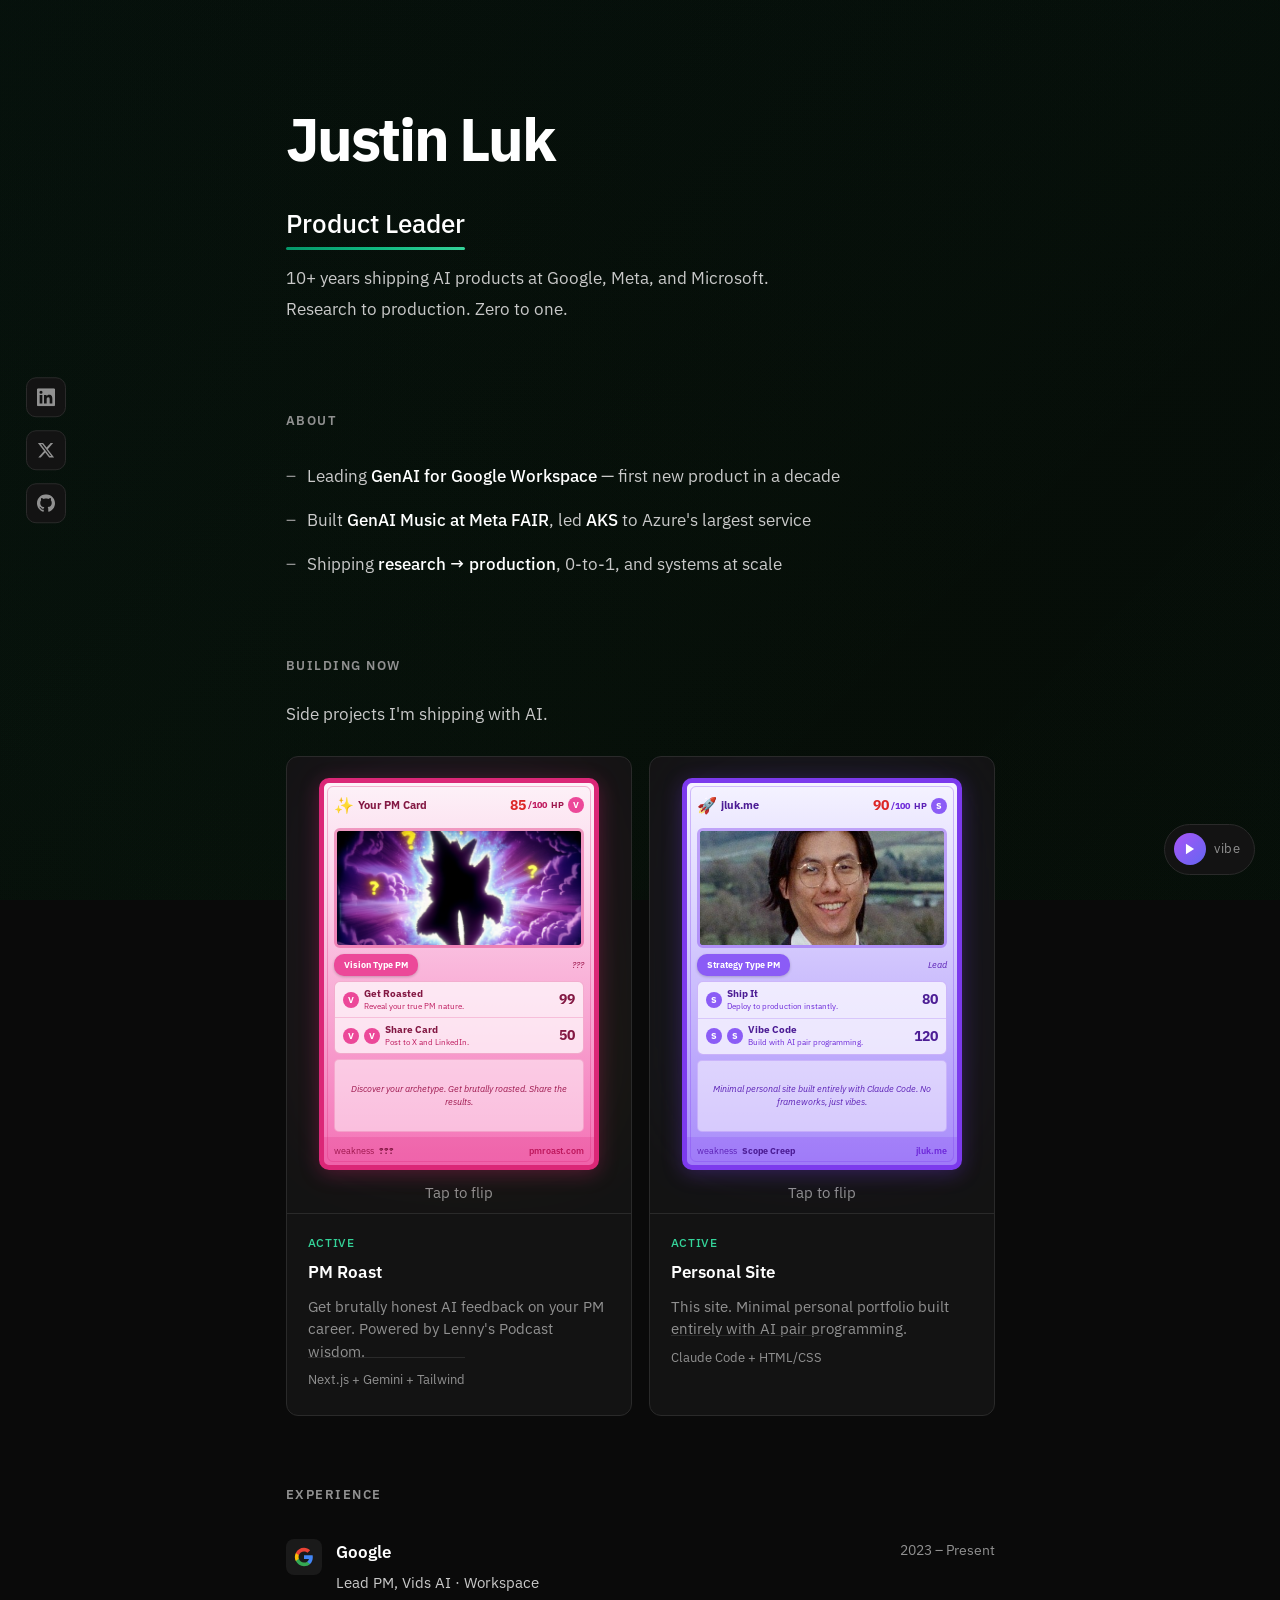
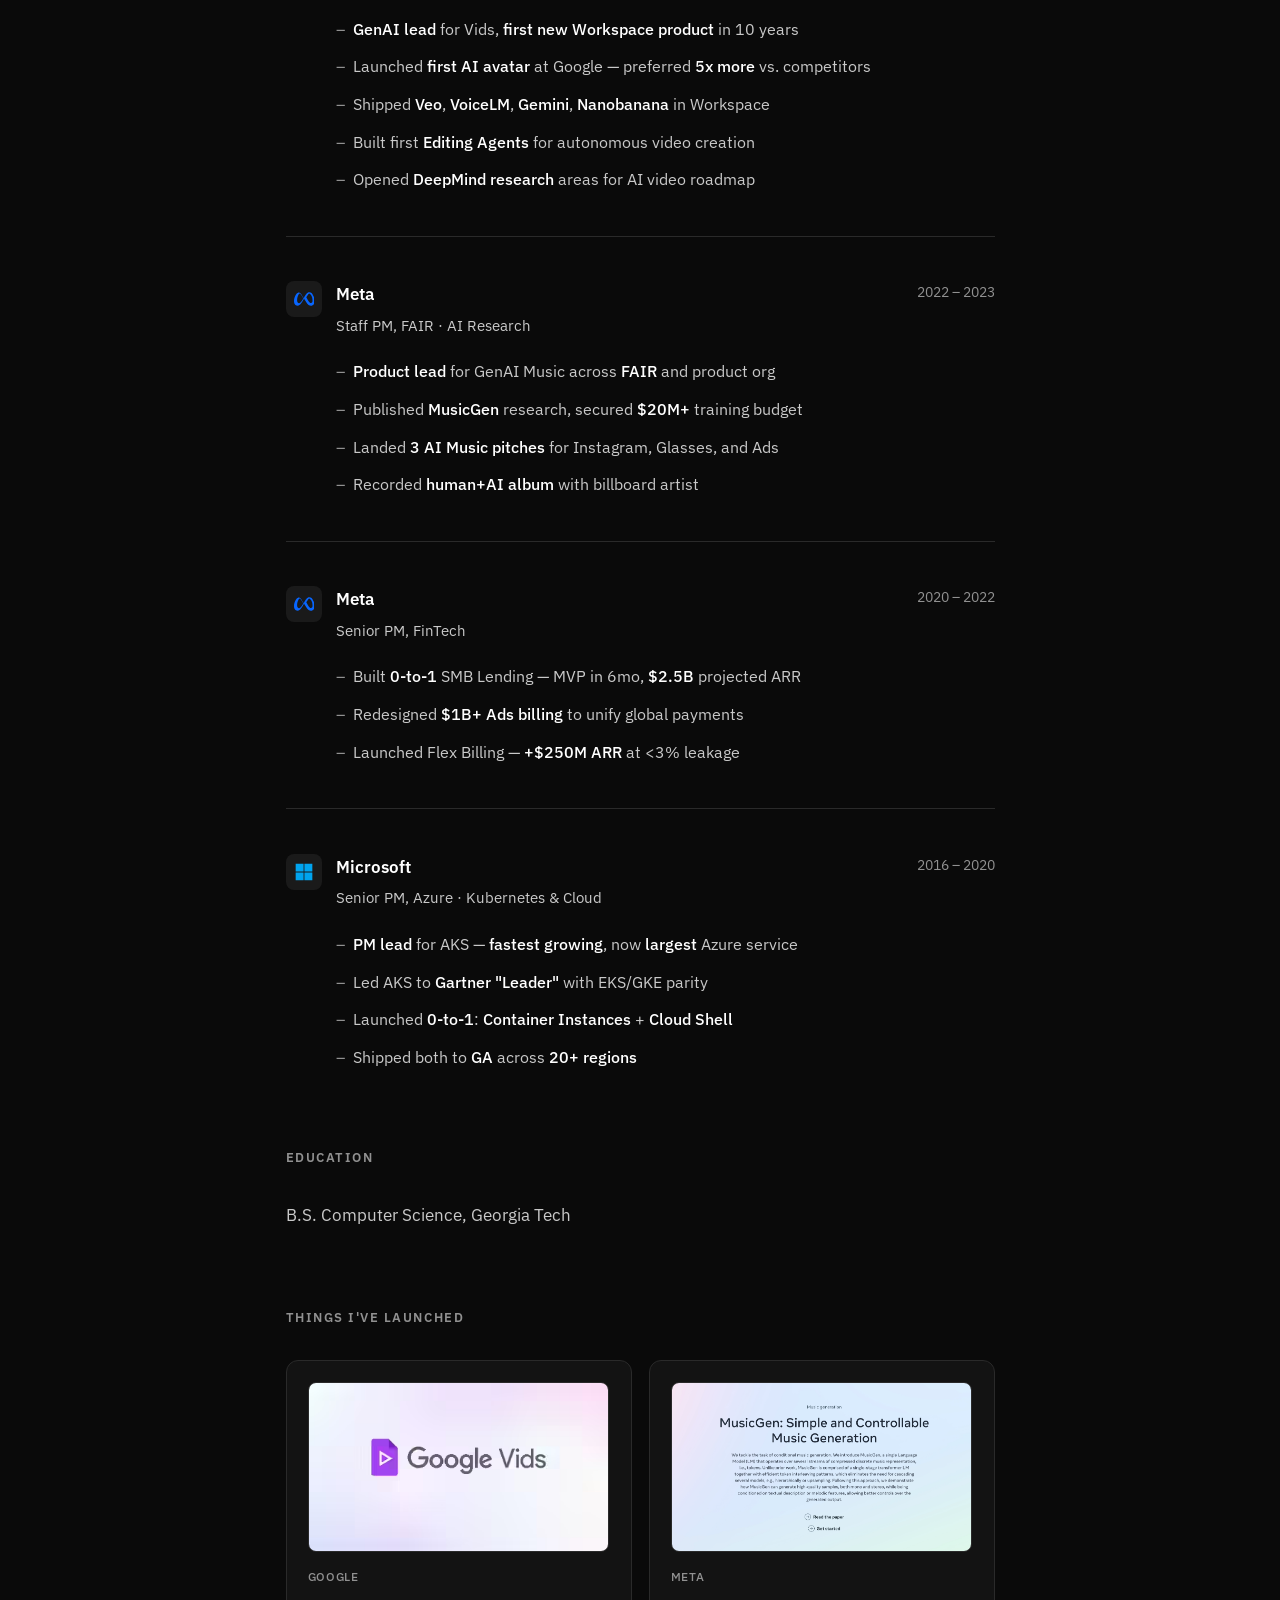
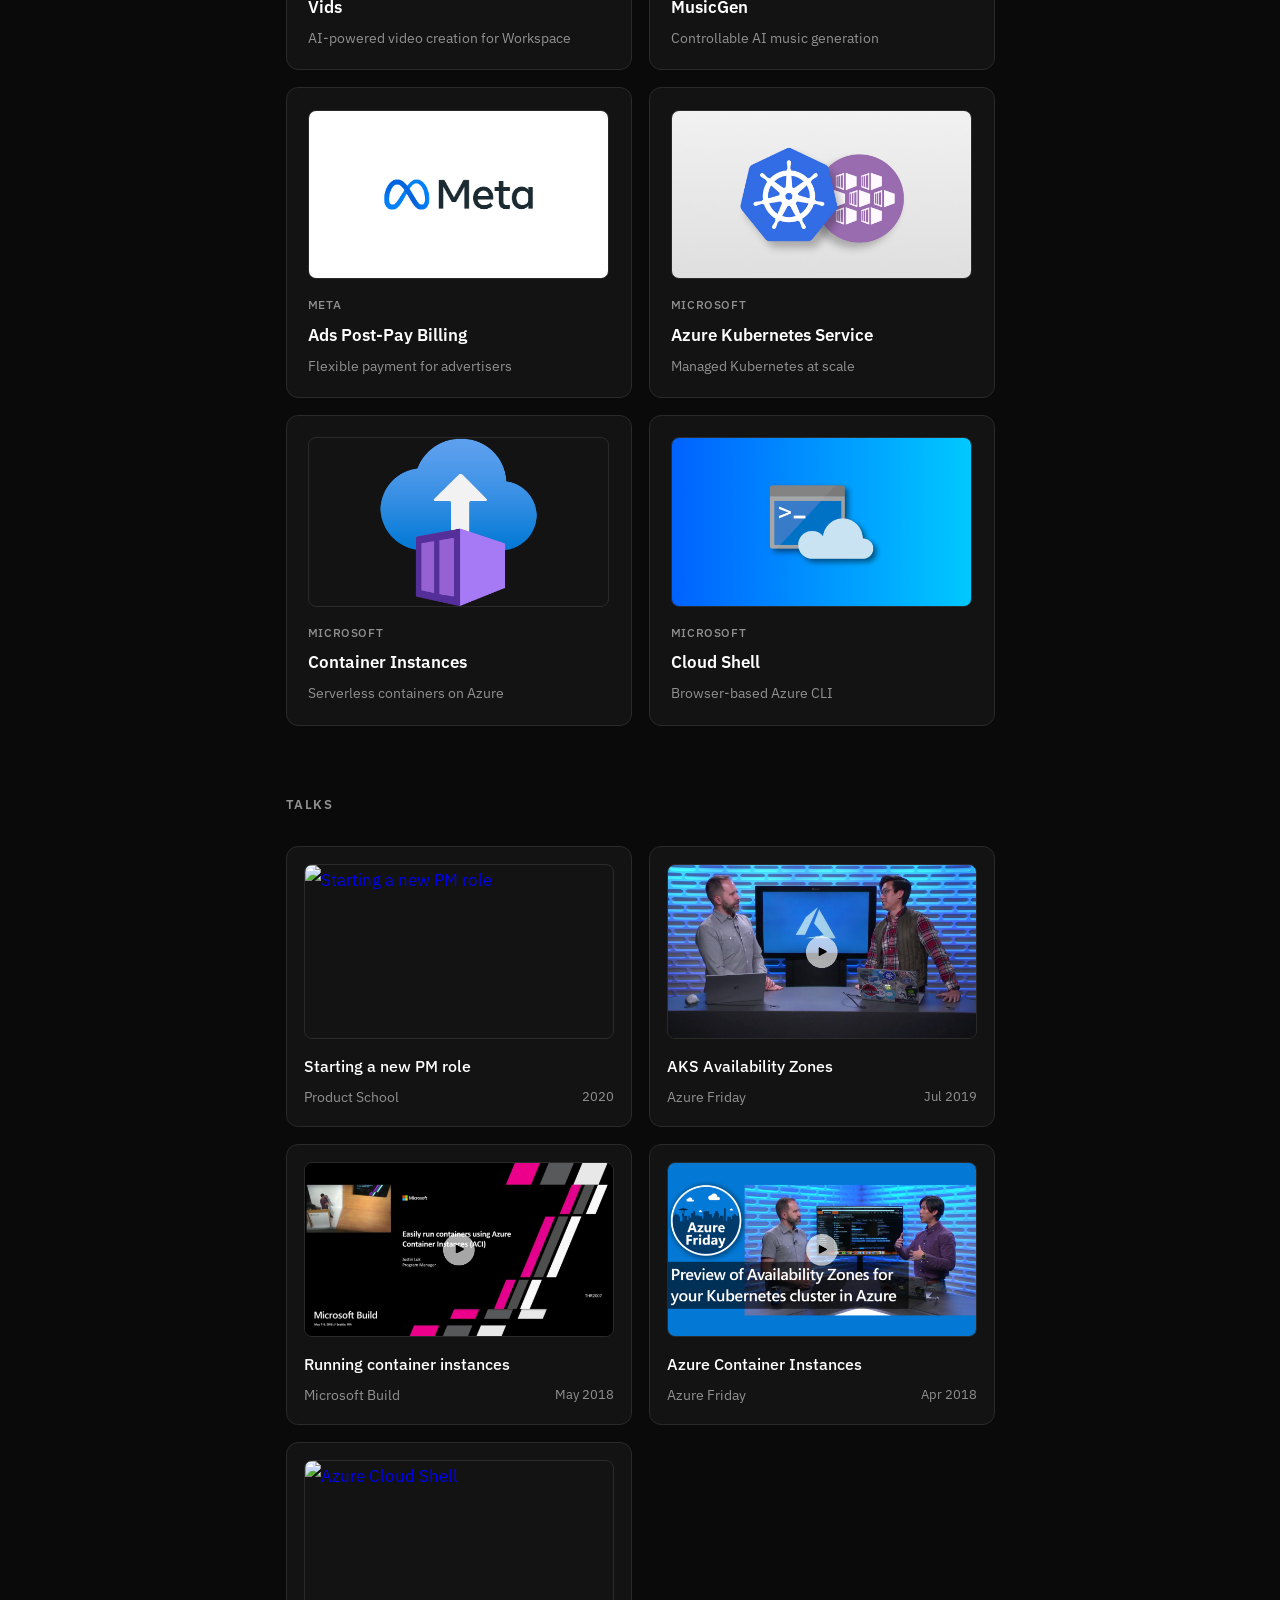
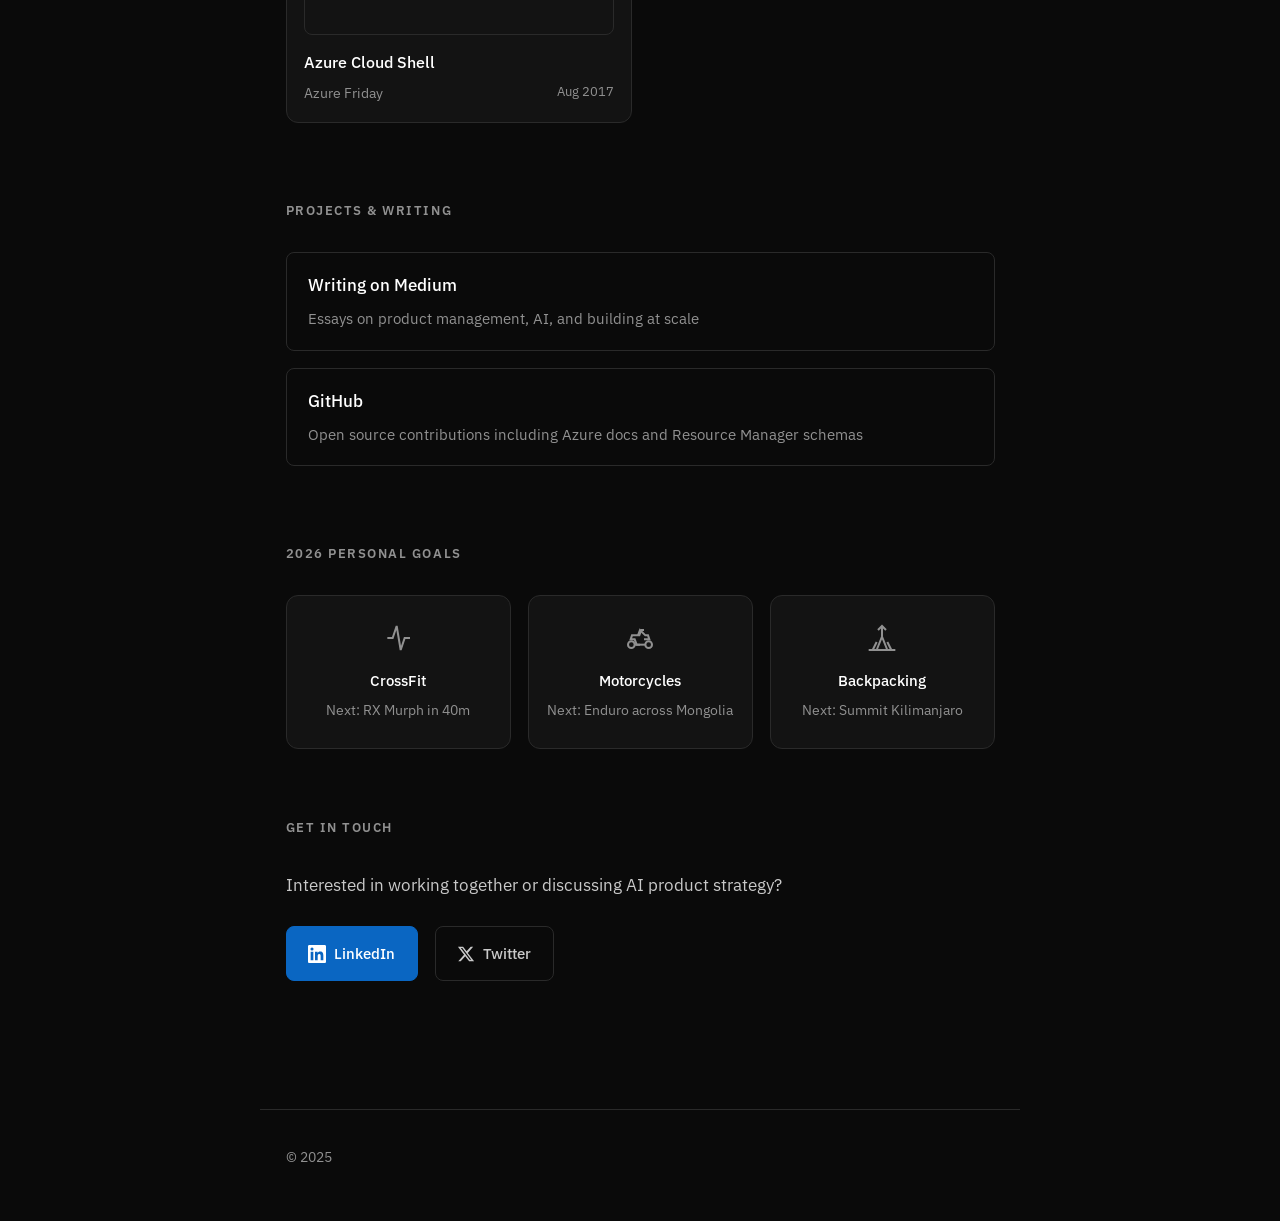
==== commit 0750e81c: "Add Talks section and update Things I've Launched with screenshots - Add new Talks section with 5 vi" ====
--- a/index.html
+++ b/index.html
@@ -464,11 +464,7 @@
             <div class="launched-grid">
                 <!-- Google -->
                 <a href="https://workspace.google.com/products/vids/" target="_blank" rel="noopener" class="launched-item">
-                    <div class="launched-icon video">
-                        <svg viewBox="0 0 24 24" fill="none" stroke="currentColor" stroke-width="1.5">
-                            <polygon points="5 3 19 12 5 21 5 3"/>
-                        </svg>
-                    </div>
+                    <img src="screenshots/vids.png" alt="Google Vids" class="launched-screenshot">
                     <span class="launched-company">Google</span>
                     <span class="launched-name">Vids</span>
                     <span class="launched-desc">AI-powered video creation for Workspace</span>
@@ -476,24 +472,13 @@
 
                 <!-- Meta -->
                 <a href="https://audiocraft.metademolab.com/musicgen.html" target="_blank" rel="noopener" class="launched-item">
-                    <div class="launched-icon music">
-                        <svg viewBox="0 0 24 24" fill="none" stroke="currentColor" stroke-width="1.5">
-                            <path d="M9 18V5l12-2v13"/>
-                            <circle cx="6" cy="18" r="3"/>
-                            <circle cx="18" cy="16" r="3"/>
-                        </svg>
-                    </div>
+                    <img src="screenshots/musicgen.png" alt="MusicGen" class="launched-screenshot">
                     <span class="launched-company">Meta</span>
                     <span class="launched-name">MusicGen</span>
                     <span class="launched-desc">Controllable AI music generation</span>
                 </a>
                 <a href="https://www.facebook.com/business/help/1814143615511573?id=1792465934137726" target="_blank" rel="noopener" class="launched-item">
-                    <div class="launched-icon billing">
-                        <svg viewBox="0 0 24 24" fill="none" stroke="currentColor" stroke-width="1.5">
-                            <rect x="2" y="5" width="20" height="14" rx="2"/>
-                            <line x1="2" y1="10" x2="22" y2="10"/>
-                        </svg>
-                    </div>
+                    <img src="screenshots/ads-billing.png" alt="Ads Post-Pay Billing" class="launched-screenshot">
                     <span class="launched-company">Meta</span>
                     <span class="launched-name">Ads Post-Pay Billing</span>
                     <span class="launched-desc">Flexible payment for advertisers</span>
@@ -501,44 +486,69 @@
 
                 <!-- Microsoft -->
                 <a href="https://azure.microsoft.com/en-us/products/kubernetes-service" target="_blank" rel="noopener" class="launched-item">
-                    <div class="launched-icon kubernetes">
-                        <svg viewBox="0 0 24 24" fill="none" stroke="currentColor" stroke-width="1.5">
-                            <circle cx="12" cy="12" r="3"/>
-                            <circle cx="12" cy="4" r="2"/>
-                            <circle cx="18.5" cy="8" r="2"/>
-                            <circle cx="18.5" cy="16" r="2"/>
-                            <circle cx="12" cy="20" r="2"/>
-                            <circle cx="5.5" cy="16" r="2"/>
-                            <circle cx="5.5" cy="8" r="2"/>
-                            <path d="M12 6v3M15.5 9.5L14 11M15.5 14.5L14 13M12 15v3M8.5 14.5L10 13M8.5 9.5L10 11"/>
-                        </svg>
-                    </div>
+                    <img src="screenshots/aks-cap.png" alt="Azure Kubernetes Service" class="launched-screenshot">
                     <span class="launched-company">Microsoft</span>
                     <span class="launched-name">Azure Kubernetes Service</span>
                     <span class="launched-desc">Managed Kubernetes at scale</span>
                 </a>
                 <a href="https://azure.microsoft.com/en-us/products/container-instances/" target="_blank" rel="noopener" class="launched-item">
-                    <div class="launched-icon container">
-                        <svg viewBox="0 0 24 24" fill="none" stroke="currentColor" stroke-width="1.5">
-                            <path d="M21 16V8a2 2 0 0 0-1-1.73l-7-4a2 2 0 0 0-2 0l-7 4A2 2 0 0 0 3 8v8a2 2 0 0 0 1 1.73l7 4a2 2 0 0 0 2 0l7-4A2 2 0 0 0 21 16z"/>
-                            <polyline points="3.27 6.96 12 12.01 20.73 6.96"/>
-                            <line x1="12" y1="22.08" x2="12" y2="12"/>
-                        </svg>
-                    </div>
+                    <img src="screenshots/aci-cap.png" alt="Container Instances" class="launched-screenshot">
                     <span class="launched-company">Microsoft</span>
                     <span class="launched-name">Container Instances</span>
                     <span class="launched-desc">Serverless containers on Azure</span>
                 </a>
                 <a href="https://azure.microsoft.com/en-us/get-started/azure-portal/cloud-shell" target="_blank" rel="noopener" class="launched-item">
-                    <div class="launched-icon terminal">
-                        <svg viewBox="0 0 24 24" fill="none" stroke="currentColor" stroke-width="1.5">
-                            <polyline points="4 17 10 11 4 5"/>
-                            <line x1="12" y1="19" x2="20" y2="19"/>
-                        </svg>
-                    </div>
+                    <img src="screenshots/cloudshell.png" alt="Cloud Shell" class="launched-screenshot">
                     <span class="launched-company">Microsoft</span>
                     <span class="launched-name">Cloud Shell</span>
                     <span class="launched-desc">Browser-based Azure CLI</span>
+                </a>
+            </div>
+        </section>
+
+        <!-- Talks -->
+        <section class="talks">
+            <h2>Talks</h2>
+            <div class="talks-grid">
+                <a href="https://www.youtube.com/watch?v=SdrZgziwlj4" target="_blank" class="talk-item">
+                    <img src="https://img.youtube.com/vi/SdrZgziwlj4/maxresdefault.jpg" alt="Starting a new PM role" class="talk-thumbnail">
+                    <span class="talk-title">Starting a new PM role</span>
+                    <span class="talk-meta">
+                        <span class="talk-event">Product School</span>
+                        <span class="talk-date">2020</span>
+                    </span>
+                </a>
+                <a href="https://learn.microsoft.com/en-us/shows/azure-friday/preview-of-availability-zones-for-your-kubernetes-cluster-in-azure" target="_blank" class="talk-item">
+                    <img src="screenshots/aks.png" alt="AKS Availability Zones" class="talk-thumbnail">
+                    <span class="talk-title">AKS Availability Zones</span>
+                    <span class="talk-meta">
+                        <span class="talk-event">Azure Friday</span>
+                        <span class="talk-date">Jul 2019</span>
+                    </span>
+                </a>
+                <a href="https://learn.microsoft.com/en-us/shows/build-2018/thr2007" target="_blank" class="talk-item">
+                    <img src="screenshots/build.png" alt="Running container instances" class="talk-thumbnail">
+                    <span class="talk-title">Running container instances</span>
+                    <span class="talk-meta">
+                        <span class="talk-event">Microsoft Build</span>
+                        <span class="talk-date">May 2018</span>
+                    </span>
+                </a>
+                <a href="https://learn.microsoft.com/en-us/shows/azure-friday/azure-container-instances-ga-a-new-compute-primitive" target="_blank" class="talk-item">
+                    <img src="screenshots/aci.png" alt="Azure Container Instances" class="talk-thumbnail">
+                    <span class="talk-title">Azure Container Instances</span>
+                    <span class="talk-meta">
+                        <span class="talk-event">Azure Friday</span>
+                        <span class="talk-date">Apr 2018</span>
+                    </span>
+                </a>
+                <a href="https://www.youtube.com/watch?v=evhpuRjHkjk" target="_blank" class="talk-item">
+                    <img src="https://img.youtube.com/vi/evhpuRjHkjk/maxresdefault.jpg" alt="Azure Cloud Shell" class="talk-thumbnail">
+                    <span class="talk-title">Azure Cloud Shell</span>
+                    <span class="talk-meta">
+                        <span class="talk-event">Azure Friday</span>
+                        <span class="talk-date">Aug 2017</span>
+                    </span>
                 </a>
             </div>
         </section>
--- a/styles.css
+++ b/styles.css
@@ -1977,49 +1977,13 @@
     box-shadow: 0 8px 24px rgba(0, 0, 0, 0.3);
 }
 
-.launched-icon {
-    width: 36px;
-    height: 36px;
+.launched-screenshot {
+    width: 100%;
+    aspect-ratio: 16 / 9;
     border-radius: 8px;
-    display: flex;
-    align-items: center;
-    justify-content: center;
     margin-bottom: 0.875rem;
-}
-
-.launched-icon svg {
-    width: 20px;
-    height: 20px;
-}
-
-.launched-icon.video {
-    background: rgba(234, 67, 53, 0.15);
-    color: #ea4335;
-}
-
-.launched-icon.music {
-    background: rgba(168, 85, 247, 0.15);
-    color: #a855f7;
-}
-
-.launched-icon.billing {
-    background: rgba(34, 197, 94, 0.15);
-    color: #22c55e;
-}
-
-.launched-icon.kubernetes {
-    background: rgba(59, 130, 246, 0.15);
-    color: #3b82f6;
-}
-
-.launched-icon.container {
-    background: rgba(6, 182, 212, 0.15);
-    color: #06b6d4;
-}
-
-.launched-icon.terminal {
-    background: rgba(251, 191, 36, 0.15);
-    color: #fbbf24;
+    object-fit: cover;
+    border: 1px solid var(--border);
 }
 
 .launched-company {
@@ -2042,6 +2006,72 @@
     font-size: 0.8rem;
     color: var(--text-muted);
     line-height: 1.4;
+}
+
+/* Talks Section */
+.talks {
+    margin-bottom: 4.5rem;
+}
+
+.talks-grid {
+    display: grid;
+    grid-template-columns: repeat(2, 1fr);
+    gap: 1rem;
+}
+
+.talk-item {
+    display: flex;
+    flex-direction: column;
+    padding: 1rem;
+    background: var(--bg-elevated);
+    border: 1px solid var(--border);
+    border-radius: 12px;
+    text-decoration: none;
+    transition: all 0.2s ease;
+}
+
+.talk-item:hover {
+    border-color: var(--border-hover);
+    transform: translateY(-2px);
+    box-shadow: 0 8px 24px rgba(0, 0, 0, 0.3);
+}
+
+.talk-thumbnail {
+    width: 100%;
+    aspect-ratio: 16 / 9;
+    border-radius: 8px;
+    margin-bottom: 0.75rem;
+    object-fit: cover;
+    border: 1px solid var(--border);
+}
+
+.talk-title {
+    font-size: 0.95rem;
+    font-weight: 500;
+    color: var(--text);
+    margin-bottom: 0.25rem;
+}
+
+.talk-meta {
+    display: flex;
+    justify-content: space-between;
+    align-items: center;
+}
+
+.talk-event {
+    font-size: 0.8rem;
+    color: var(--text-muted);
+}
+
+.talk-date {
+    font-size: 0.75rem;
+    color: var(--text-muted);
+}
+
+@media (max-width: 640px) {
+    .talks-grid {
+        grid-template-columns: 1fr;
+    }
 }
 
 /* Projects & Writing */
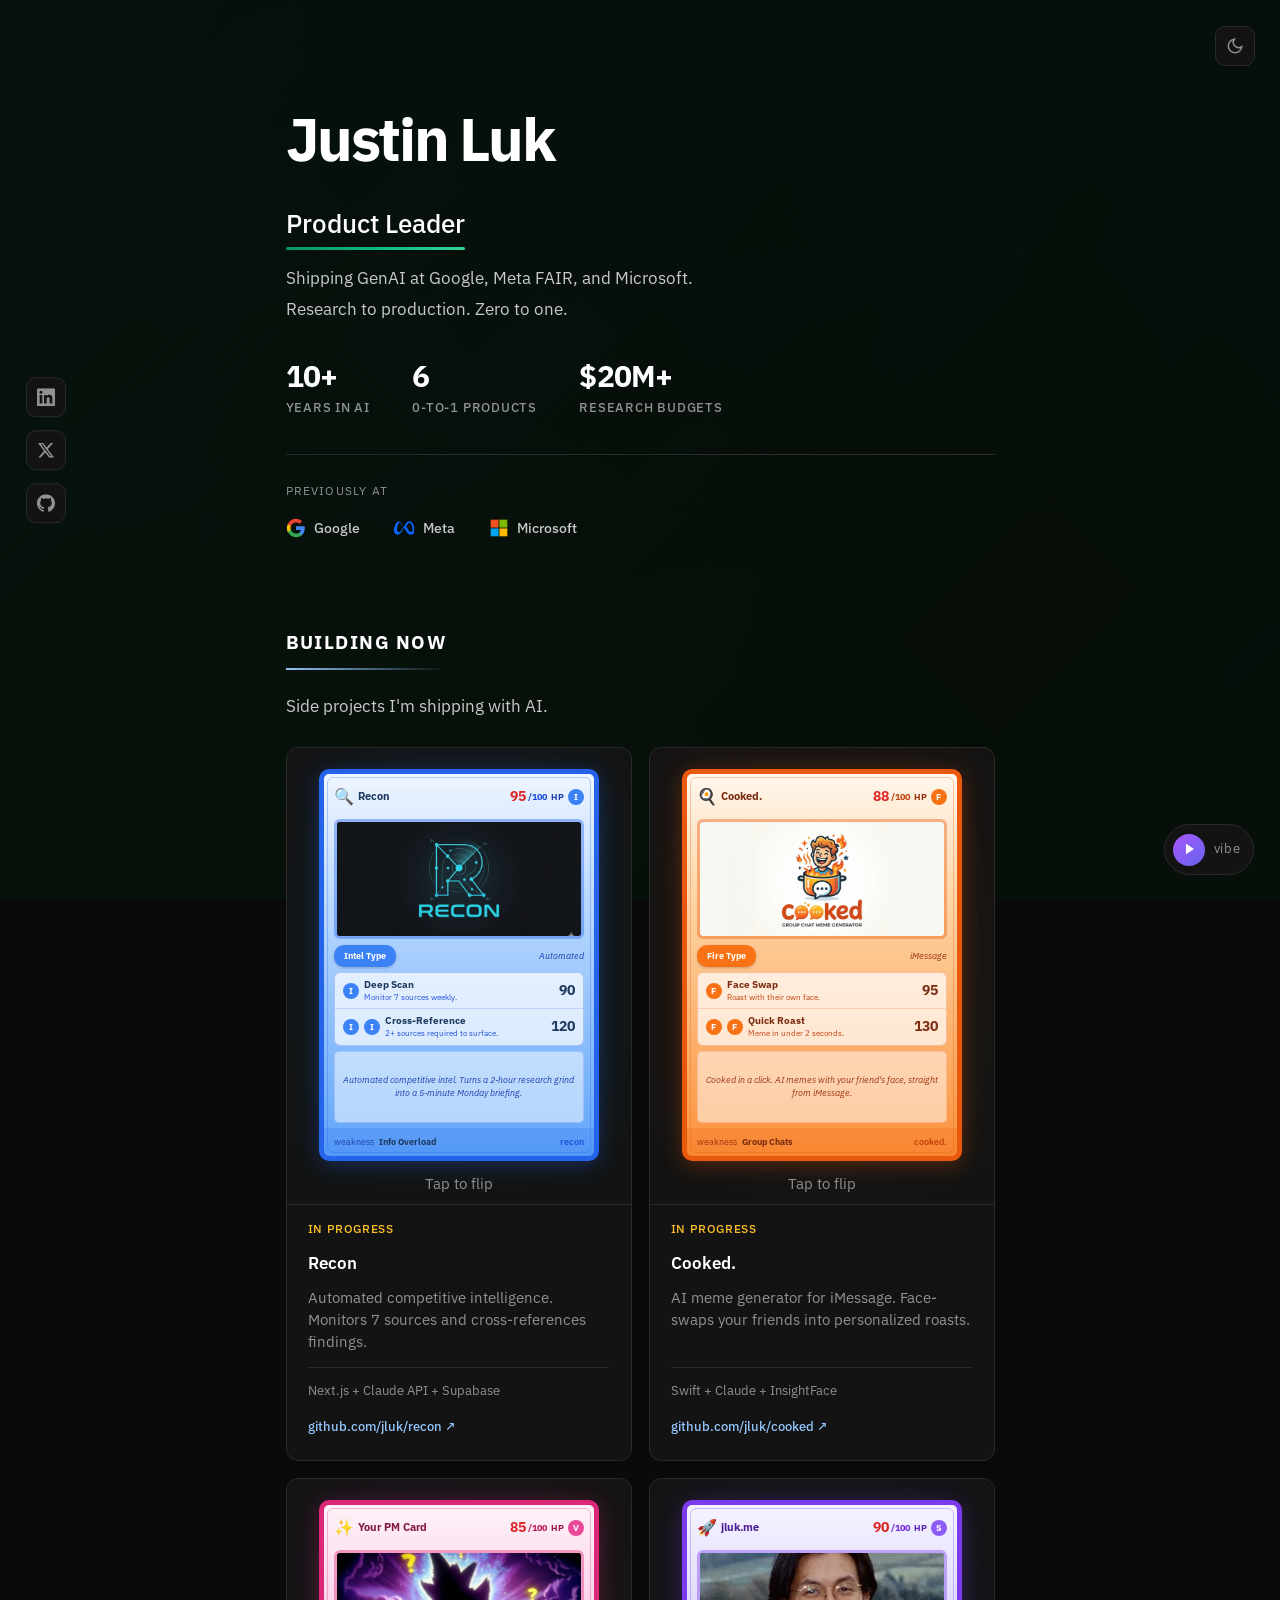
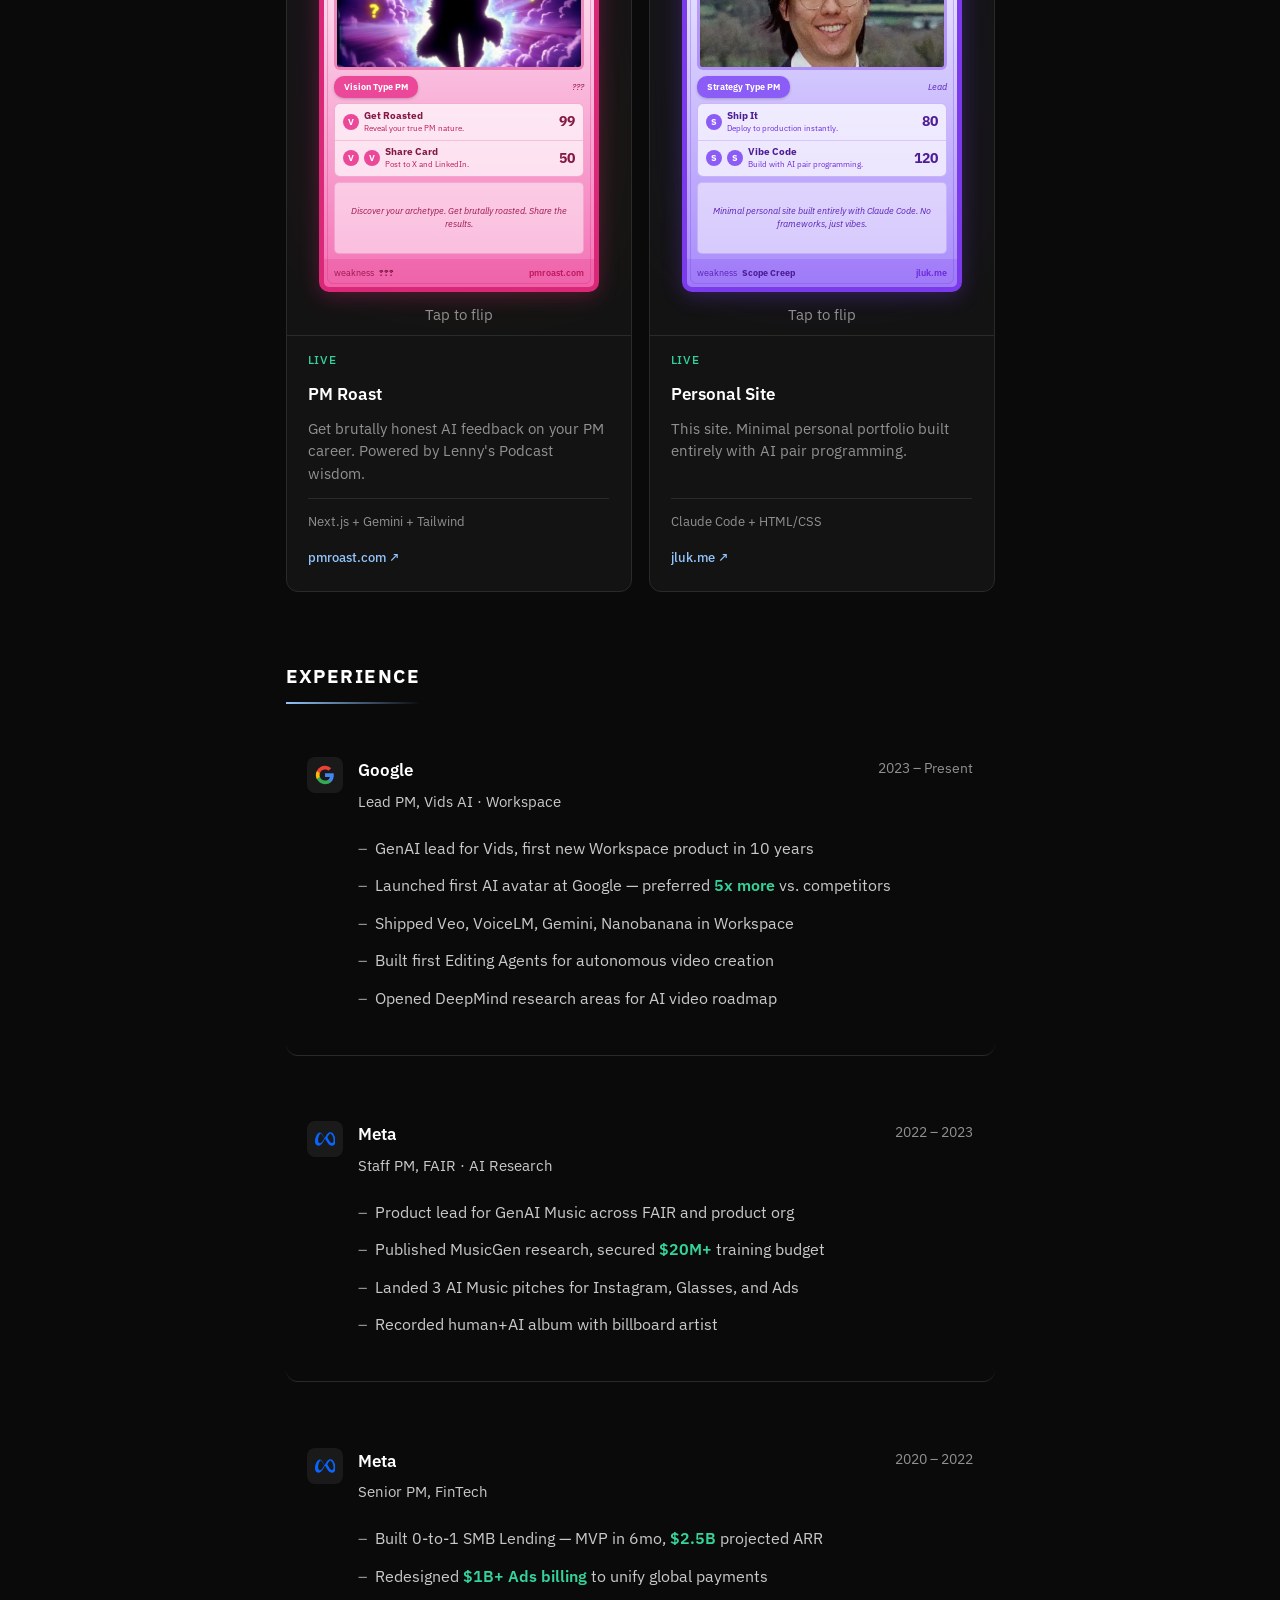
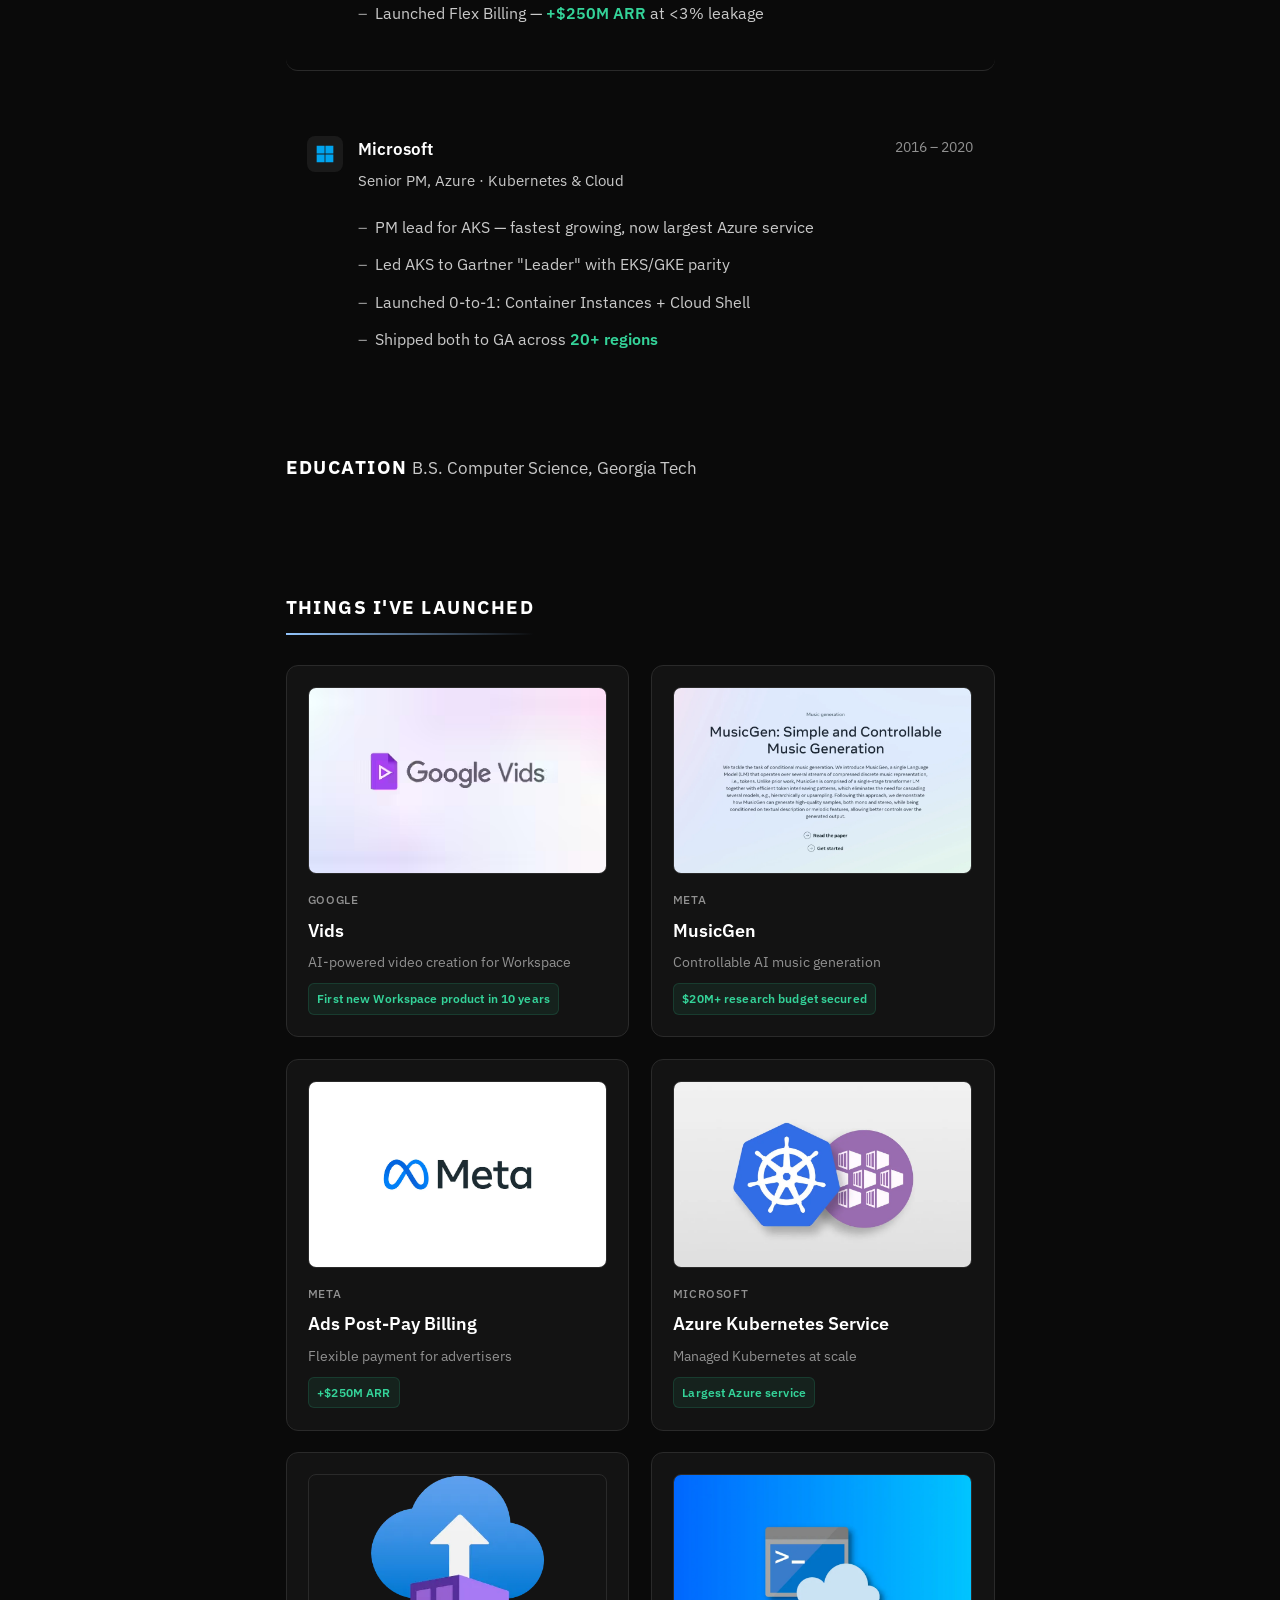
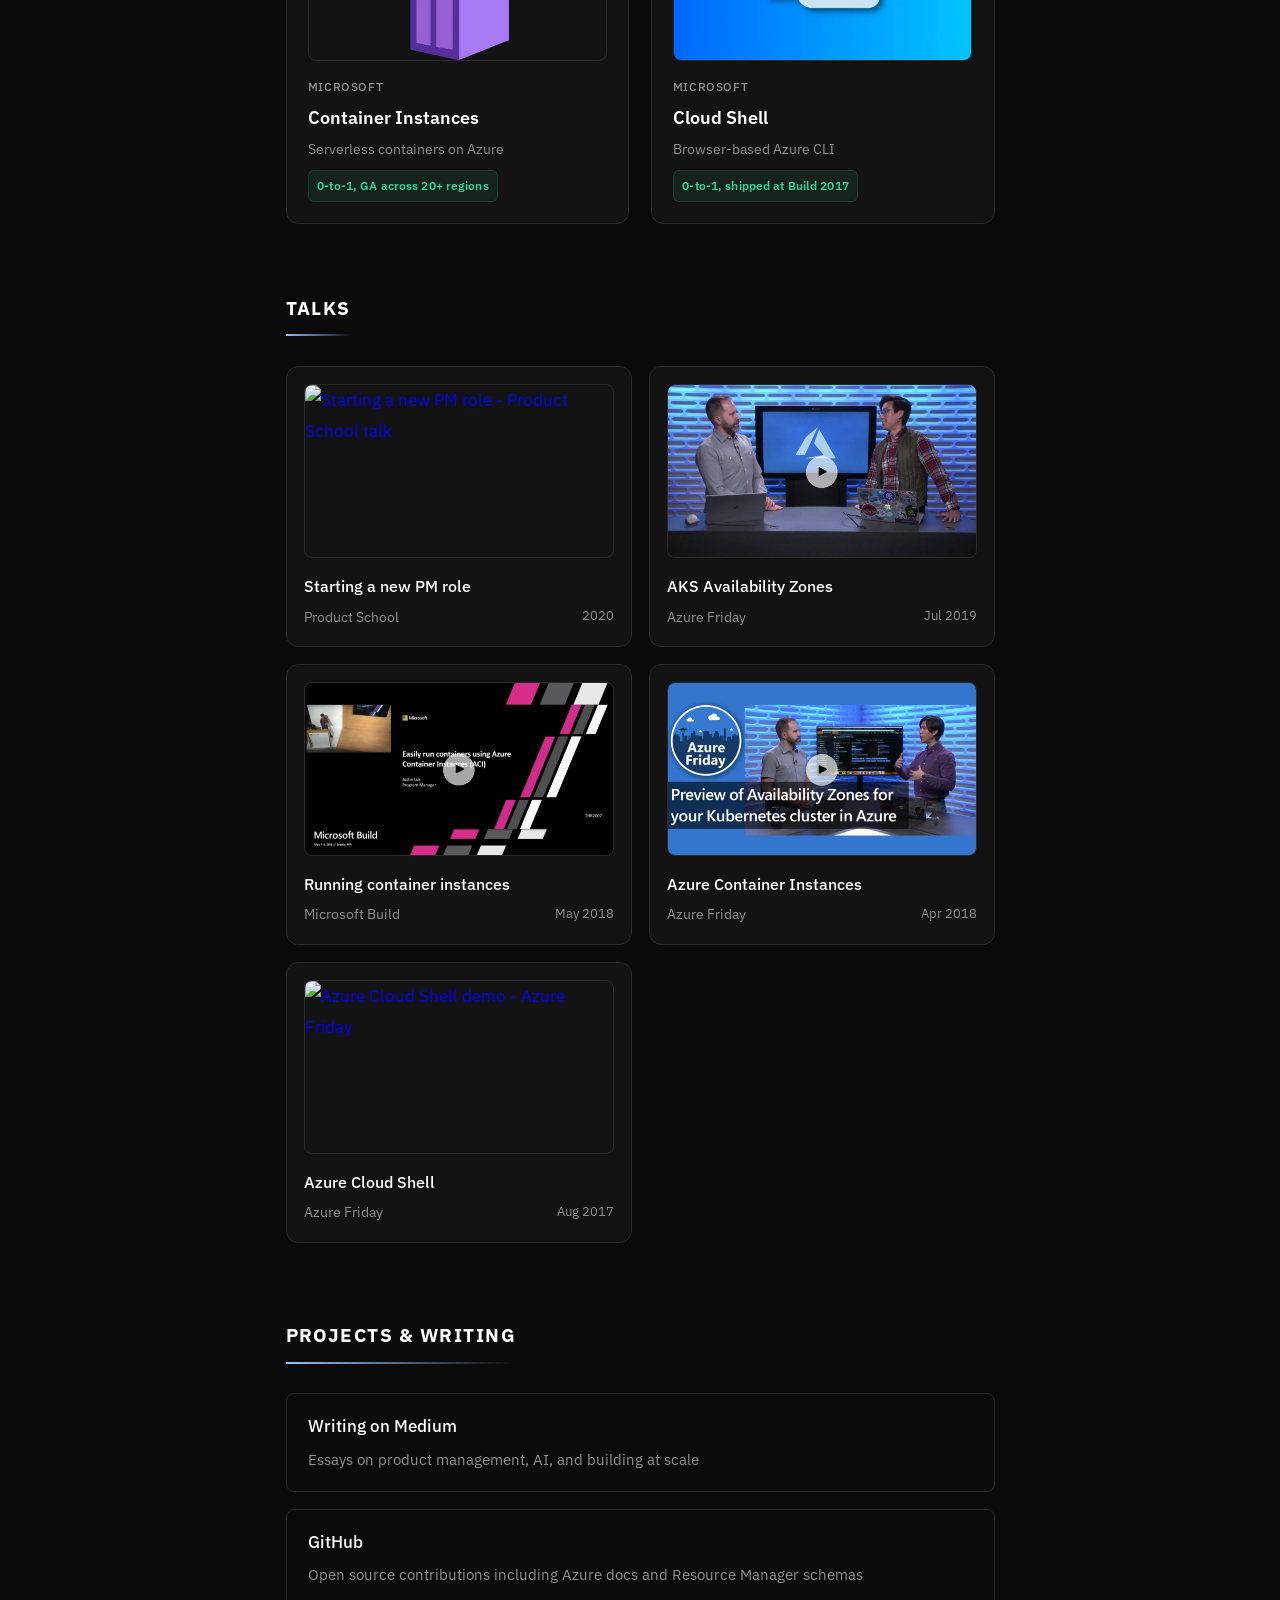
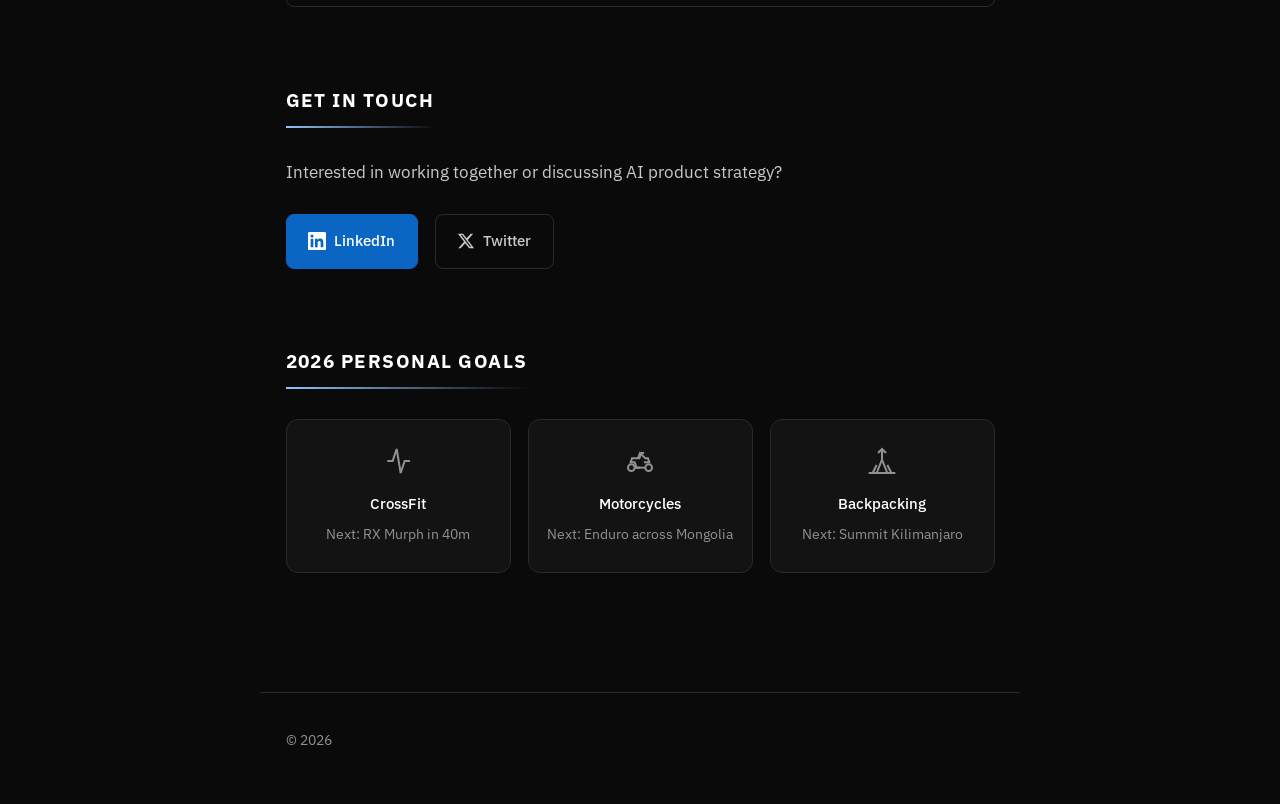
==== commit 1c1d06df: "Add portfolio enhancements: trading cards, SEO, theming, and performance - Add 4 Pokemon-style tradi" ====
--- a/index.html
+++ b/index.html
@@ -3,16 +3,79 @@
 <head>
     <meta charset="UTF-8">
     <meta name="viewport" content="width=device-width, initial-scale=1.0">
-    <title>Justin Luk - AI Product Leader</title>
-    <meta name="description" content="AI Product Leader with 10+ years building GenAI products at Google, Meta FAIR, and Microsoft. Specializing in research-to-production.">
+    <title>Justin Luk | AI Product Leader - Google, Meta, Microsoft</title>
+    <meta name="description" content="AI Product Leader portfolio & resume. 10+ years building GenAI products at Google, Meta FAIR, and Microsoft. Research to production, zero to one.">
+    <link rel="canonical" href="https://jluk.me">
+    <!-- Open Graph -->
+    <meta property="og:title" content="Justin Luk - AI Product Leader">
+    <meta property="og:description" content="Shipping GenAI at Google, Meta FAIR, and Microsoft. Research to production. Zero to one.">
+    <meta property="og:type" content="website">
+    <meta property="og:url" content="https://jluk.me">
+    <meta property="og:image" content="https://jluk.me/screenshots/justin.jpeg">
+    <meta name="twitter:card" content="summary_large_image">
+    <meta name="twitter:title" content="Justin Luk - AI Product Leader">
+    <meta name="twitter:description" content="10+ years shipping AI products at Google, Meta FAIR, and Microsoft.">
+    <meta name="twitter:image" content="https://jluk.me/screenshots/justin.jpeg">
+    <!-- Favicon -->
+    <link rel="icon" type="image/svg+xml" href="data:image/svg+xml,<svg xmlns='http://www.w3.org/2000/svg' viewBox='0 0 100 100'><text y='.9em' font-size='90'>⚡</text></svg>">
+    <!-- Critical CSS inlined for faster first paint -->
+    <style>
+        :root{--bg:#0a0a0a;--bg-elevated:#131313;--text:#fff;--text-secondary:#c9c9c9;--text-muted:#919191;--border:#2a2a2a;--max-width:760px}
+        *,*::before,*::after{margin:0;padding:0;box-sizing:border-box}
+        html{font-size:17px;scroll-behavior:smooth}
+        body{font-family:'IBM Plex Sans',-apple-system,BlinkMacSystemFont,'Segoe UI',sans-serif;background:var(--bg);color:var(--text);line-height:1.8;-webkit-font-smoothing:antialiased}
+        .bg-gradient{position:fixed;inset:0;background:linear-gradient(-45deg,#050505,#060a08,#070d09,#050805,#060906,#050505);background-size:300% 300%;animation:forest-flow 12s ease-in-out infinite;pointer-events:none;z-index:-2}
+        @keyframes forest-flow{0%,100%{background-position:0% 50%}50%{background-position:100% 50%}}
+        main{max-width:var(--max-width);margin:0 auto;padding:5rem 1.5rem 3rem}
+        .hero{margin-bottom:5rem}
+        .hero h1{font-size:3.5rem;font-weight:700;letter-spacing:-0.04em;margin-bottom:0.5rem;background:linear-gradient(135deg,#fff 0%,#fff 40%,#a5b4fc 60%,#818cf8 80%,#6366f1 100%);-webkit-background-clip:text;-webkit-text-fill-color:transparent;background-clip:text;animation:shimmer 8s ease-in-out infinite;background-size:200% 200%}
+        @keyframes shimmer{0%,100%{background-position:0% 50%}50%{background-position:100% 50%}}
+        .hero .role{font-size:1.5rem;font-weight:500;color:var(--text);margin-bottom:1rem;display:inline-block;position:relative}
+        .hero .tagline{color:var(--text-secondary);max-width:540px;margin-bottom:2rem}
+    </style>
     <link rel="stylesheet" href="styles.css">
     <link rel="preconnect" href="https://fonts.googleapis.com">
     <link rel="preconnect" href="https://fonts.gstatic.com" crossorigin>
+    <link rel="preload" href="https://fonts.googleapis.com/css2?family=IBM+Plex+Sans:wght@400;500;600;700&display=swap" as="style">
     <link href="https://fonts.googleapis.com/css2?family=IBM+Plex+Sans:wght@400;500;600;700&display=swap" rel="stylesheet">
+    <!-- Structured Data -->
+    <script type="application/ld+json">
+    {
+        "@context": "https://schema.org",
+        "@type": "Person",
+        "name": "Justin Luk",
+        "url": "https://jluk.me",
+        "image": "https://jluk.me/screenshots/justin.jpeg",
+        "jobTitle": "AI Product Leader",
+        "worksFor": {
+            "@type": "Organization",
+            "name": "Google"
+        },
+        "alumniOf": {
+            "@type": "CollegeOrUniversity",
+            "name": "Georgia Institute of Technology"
+        },
+        "sameAs": [
+            "https://linkedin.com/in/lukjustin",
+            "https://twitter.com/whosjluk",
+            "https://github.com/jluk"
+        ],
+        "knowsAbout": ["Artificial Intelligence", "Product Management", "GenAI", "Kubernetes", "Cloud Computing"]
+    }
+    </script>
 </head>
 <body>
     <!-- Animated background -->
     <div class="bg-gradient"></div>
+
+    <!-- Progress nav -->
+    <nav class="progress-nav" id="progressNav">
+        <a href="#building" class="progress-dot" data-section="building" aria-label="Building Now"><span class="progress-label">Building</span></a>
+        <a href="#experience" class="progress-dot" data-section="experience" aria-label="Experience"><span class="progress-label">Experience</span></a>
+        <a href="#launched" class="progress-dot" data-section="launched" aria-label="Launched"><span class="progress-label">Launched</span></a>
+        <a href="#talks" class="progress-dot" data-section="talks" aria-label="Talks"><span class="progress-label">Talks</span></a>
+        <a href="#contact" class="progress-dot" data-section="contact" aria-label="Contact"><span class="progress-label">Contact</span></a>
+    </nav>
 
     <!-- Fixed social links -->
     <nav class="social-sidebar">
@@ -33,6 +96,20 @@
         </a>
     </nav>
 
+    <!-- Theme toggle -->
+    <button class="theme-toggle" id="themeToggle" aria-label="Toggle light/dark mode">
+        <svg class="theme-icon-sun" viewBox="0 0 24 24" fill="none" stroke="currentColor" stroke-width="2">
+            <circle cx="12" cy="12" r="5"/>
+            <line x1="12" y1="1" x2="12" y2="3"/><line x1="12" y1="21" x2="12" y2="23"/>
+            <line x1="4.22" y1="4.22" x2="5.64" y2="5.64"/><line x1="18.36" y1="18.36" x2="19.78" y2="19.78"/>
+            <line x1="1" y1="12" x2="3" y2="12"/><line x1="21" y1="12" x2="23" y2="12"/>
+            <line x1="4.22" y1="19.78" x2="5.64" y2="18.36"/><line x1="18.36" y1="5.64" x2="19.78" y2="4.22"/>
+        </svg>
+        <svg class="theme-icon-moon" viewBox="0 0 24 24" fill="none" stroke="currentColor" stroke-width="2">
+            <path d="M21 12.79A9 9 0 1 1 11.21 3 7 7 0 0 0 21 12.79z"/>
+        </svg>
+    </button>
+
     <!-- MySpace-style music player -->
     <div class="music-player" id="musicPlayer">
         <button class="music-btn" id="musicBtn" aria-label="Play music">
@@ -55,24 +132,316 @@
         <section class="hero">
             <h1>Justin Luk</h1>
             <p class="role">Product Leader</p>
-            <p class="tagline">10+ years shipping AI products at Google, Meta, and Microsoft. Research to production. Zero to one.</p>
+            <p class="tagline">Shipping GenAI at Google, Meta FAIR, and Microsoft.<br>Research to production. Zero to one.</p>
+            <div class="hero-stats">
+                <div class="hero-stat">
+                    <span class="hero-stat-number" data-target="10" data-suffix="+">0</span>
+                    <span class="hero-stat-label">Years in AI</span>
+                </div>
+                <div class="hero-stat">
+                    <span class="hero-stat-number" data-target="6">0</span>
+                    <span class="hero-stat-label">0-to-1 products</span>
+                </div>
+                <div class="hero-stat">
+                    <span class="hero-stat-number" data-target="20" data-prefix="$" data-suffix="M+">0</span>
+                    <span class="hero-stat-label">Research budgets</span>
+                </div>
+            </div>
+            <div class="hero-logos">
+                <span class="hero-logos-label">Previously at</span>
+                <div class="hero-logos-row">
+                    <span class="hero-logo-item">
+                        <svg viewBox="0 0 24 24" fill="currentColor" class="hero-logo-svg google-logo">
+                            <path d="M22.56 12.25c0-.78-.07-1.53-.2-2.25H12v4.26h5.92c-.26 1.37-1.04 2.53-2.21 3.31v2.77h3.57c2.08-1.92 3.28-4.74 3.28-8.09z" fill="#4285f4"/>
+                            <path d="M12 23c2.97 0 5.46-.98 7.28-2.66l-3.57-2.77c-.98.66-2.23 1.06-3.71 1.06-2.86 0-5.29-1.93-6.16-4.53H2.18v2.84C3.99 20.53 7.7 23 12 23z" fill="#34a853"/>
+                            <path d="M5.84 14.09c-.22-.66-.35-1.36-.35-2.09s.13-1.43.35-2.09V7.07H2.18C1.43 8.55 1 10.22 1 12s.43 3.45 1.18 4.93l2.85-2.22.81-.62z" fill="#fbbc05"/>
+                            <path d="M12 5.38c1.62 0 3.06.56 4.21 1.64l3.15-3.15C17.45 2.09 14.97 1 12 1 7.7 1 3.99 3.47 2.18 7.07l3.66 2.84c.87-2.6 3.3-4.53 6.16-4.53z" fill="#ea4335"/>
+                        </svg>
+                        Google
+                    </span>
+                    <span class="hero-logo-item">
+                        <svg viewBox="0 0 24 24" fill="currentColor" class="hero-logo-svg meta-logo">
+                            <path d="M6.915 4.03c-1.968 0-3.683 1.28-4.871 3.113C.704 9.208 0 11.883 0 14.449c0 .706.07 1.369.21 1.973a6.624 6.624 0 0 0 .265.86 5.297 5.297 0 0 0 .371.761c.696 1.159 1.818 1.927 3.593 1.927 1.497 0 2.633-.671 3.965-2.444.76-1.012 1.144-1.626 2.663-4.32l.756-1.339.186-.325c.061.1.121.196.183.3l.741 1.255.292.478c1.804 2.931 2.374 3.636 3.023 4.407 1.194 1.417 2.347 1.988 3.876 1.988 1.724 0 2.957-.67 3.703-1.781a5.25 5.25 0 0 0 .372-.64 6.03 6.03 0 0 0 .33-.903c.164-.636.258-1.34.258-2.096 0-2.511-.674-5.14-1.992-7.146C22.075 5.344 20.442 4.03 18.51 4.03c-1.573 0-2.773.776-3.96 2.293-.782 1.001-1.127 1.503-2.553 4.062l-.278.49-.096.165-.489-.816c-1.63-2.71-2.065-3.508-2.658-4.32C7.216 4.775 6.063 4.03 4.915 4.03h2zm.053 2.103c.692 0 1.32.471 2.106 1.638.727 1.082 1.322 2.147 2.023 3.398l.143.256c-1.594 2.5-2.2 3.376-2.898 4.263-.763.969-1.39 1.333-2.159 1.333-.85 0-1.504-.353-1.893-1.03a4.964 4.964 0 0 1-.163-.322 4.082 4.082 0 0 1-.142-.396 5.232 5.232 0 0 1-.17-.866 8.937 8.937 0 0 1-.06-1.079c0-2.246.61-4.653 1.581-6.283.537-.902 1.157-1.912 1.632-1.912zm11.542.001c.924 0 1.757.835 2.428 2.054.767 1.394 1.248 3.376 1.248 5.49 0 .595-.049 1.126-.142 1.577a3.704 3.704 0 0 1-.12.439 2.96 2.96 0 0 1-.122.29c-.284.543-.715.852-1.448.852-.876 0-1.504-.503-2.396-1.63-.534-.675-1.04-1.467-1.699-2.564l-.07-.12a42.604 42.604 0 0 1-.753-1.316 29.566 29.566 0 0 1-.647-1.217c1.248-2.074 1.704-2.792 2.201-3.384.614-.731 1.166-1.471 1.52-1.471z"/>
+                        </svg>
+                        Meta
+                    </span>
+                    <span class="hero-logo-item">
+                        <svg viewBox="0 0 24 24" fill="currentColor" class="hero-logo-svg microsoft-logo">
+                            <path d="M2 2h9.5v9.5H2V2z" fill="#f25022"/><path d="M12.5 2H22v9.5h-9.5V2z" fill="#7fba00"/><path d="M2 12.5h9.5V22H2v-9.5z" fill="#00a4ef"/><path d="M12.5 12.5H22V22h-9.5v-9.5z" fill="#ffb900"/>
+                        </svg>
+                        Microsoft
+                    </span>
+                </div>
+            </div>
         </section>
 
-        <!-- About -->
-        <section class="about">
-            <h2>About</h2>
-            <ul class="about-list">
-                <li>Leading <span class="highlight">GenAI for Google Workspace</span> — first new product in a decade</li>
-                <li>Built <span class="highlight">GenAI Music at Meta FAIR</span>, led <span class="highlight">AKS</span> to Azure's largest service</li>
-                <li>Shipping <span class="highlight">research → production</span>, 0-to-1, and systems at scale</li>
-            </ul>
-        </section>
-
         <!-- Active Projects - Vibecoding -->
-        <section class="active-projects">
+        <section class="active-projects reveal" id="building">
             <h2>Building Now</h2>
             <p class="section-intro">Side projects I'm shipping with AI.</p>
             <div class="projects-grid">
+                <div class="project-card recon-card-project">
+                    <!-- Interactive Pokemon-style Recon Card -->
+                    <div class="recon-card-container">
+                        <div class="recon-card-glow"></div>
+                        <div class="recon-card-flip" id="reconCardFlip">
+                            <div class="recon-card-inner">
+                                <!-- Front of card -->
+                                <div class="recon-card-front">
+                                    <div class="recon-card">
+                                        <div class="recon-card-inner-border"></div>
+
+                                        <!-- Header -->
+                                        <div class="recon-card-header">
+                                            <div class="recon-card-name">
+                                                <span class="recon-card-emoji">🔍</span>
+                                                <span class="recon-card-title">Recon</span>
+                                            </div>
+                                            <div class="recon-card-hp">
+                                                <span class="recon-card-score">95</span>
+                                                <span class="recon-card-score-max">/100</span>
+                                                <span class="recon-card-hp-label">HP</span>
+                                                <span class="recon-card-element">I</span>
+                                            </div>
+                                        </div>
+
+                                        <!-- Image frame -->
+                                        <div class="recon-card-image-frame">
+                                            <div class="recon-card-image-bg"></div>
+                                            <img src="screenshots/recon.png" alt="Recon - AI competitive intelligence tool" class="recon-card-image">
+                                        </div>
+
+                                        <!-- Type badge -->
+                                        <div class="recon-card-type-row">
+                                            <span class="recon-card-type-badge">Intel Type</span>
+                                            <span class="recon-card-stage">Automated</span>
+                                        </div>
+
+                                        <!-- Moves -->
+                                        <div class="recon-card-moves">
+                                            <div class="recon-card-move">
+                                                <span class="recon-card-energy">I</span>
+                                                <div class="recon-card-move-info">
+                                                    <span class="recon-card-move-name">Deep Scan</span>
+                                                    <span class="recon-card-move-effect">Monitor 7 sources weekly.</span>
+                                                </div>
+                                                <span class="recon-card-move-damage">90</span>
+                                            </div>
+                                            <div class="recon-card-move">
+                                                <span class="recon-card-energy">I</span>
+                                                <span class="recon-card-energy">I</span>
+                                                <div class="recon-card-move-info">
+                                                    <span class="recon-card-move-name">Cross-Reference</span>
+                                                    <span class="recon-card-move-effect">2+ sources required to surface.</span>
+                                                </div>
+                                                <span class="recon-card-move-damage">120</span>
+                                            </div>
+                                        </div>
+
+                                        <!-- Flavor text -->
+                                        <div class="recon-card-flavor">
+                                            <p>Automated competitive intel. Turns a 2-hour research grind into a 5-minute Monday briefing.</p>
+                                        </div>
+
+                                        <!-- Footer -->
+                                        <div class="recon-card-footer">
+                                            <div class="recon-card-weakness">
+                                                <span class="recon-card-weakness-label">weakness</span>
+                                                <span class="recon-card-weakness-value">Info Overload</span>
+                                            </div>
+                                            <span class="recon-card-brand">recon</span>
+                                        </div>
+                                    </div>
+                                </div>
+
+                                <!-- Back of card -->
+                                <div class="recon-card-back">
+                                    <div class="recon-card-back-content">
+                                        <div class="recon-card-back-pattern"></div>
+                                        <div class="recon-card-back-inner-border"></div>
+
+                                        <div class="recon-card-back-header">
+                                            <span class="recon-card-back-badge">RECON</span>
+                                            <span class="recon-card-back-rarity">Ultra Rare</span>
+                                        </div>
+
+                                        <div class="recon-card-back-main">
+                                            <p class="recon-card-back-label">Powered by</p>
+                                            <h3 class="recon-card-back-archetype">Claude API</h3>
+
+                                            <div class="recon-card-back-score-badge">
+                                                <span class="recon-card-back-score-label">Intel Score</span>
+                                                <span class="recon-card-back-score-value">95</span>
+                                                <span class="recon-card-back-score-max">/100</span>
+                                            </div>
+
+                                            <div class="recon-card-back-quote">
+                                                <span class="recon-card-back-quote-mark">&ldquo;</span>
+                                                <p>The middle ground between expensive analysts and shallow Google Alerts.</p>
+                                                <span class="recon-card-back-quote-mark end">&rdquo;</span>
+                                            </div>
+
+                                            <div class="recon-card-back-divider">
+                                                <div class="recon-card-back-divider-line"></div>
+                                                <div class="recon-card-back-pokeball">
+                                                    <div class="recon-card-back-pokeball-top"></div>
+                                                    <div class="recon-card-back-pokeball-line"></div>
+                                                    <div class="recon-card-back-pokeball-center"></div>
+                                                </div>
+                                                <div class="recon-card-back-divider-line"></div>
+                                            </div>
+
+                                            <div class="recon-card-back-cta">
+                                                <p class="recon-card-back-cta-url">github.com/jluk/recon</p>
+                                            </div>
+                                        </div>
+
+                                        <div class="recon-card-back-corner tl"></div>
+                                        <div class="recon-card-back-corner tr"></div>
+                                        <div class="recon-card-back-corner bl"></div>
+                                        <div class="recon-card-back-corner br"></div>
+                                    </div>
+                                </div>
+                            </div>
+                        </div>
+                        <p class="recon-card-hint">Tap to flip</p>
+                    </div>
+                    <a href="https://github.com/jluk/recon" target="_blank" rel="noopener" class="recon-card-link">
+                        <span class="project-status wip">In Progress</span>
+                        <h3>Recon</h3>
+                        <p>Automated competitive intelligence. Monitors 7 sources and cross-references findings.</p>
+                        <span class="project-tech">Next.js + Claude API + Supabase</span>
+                        <span class="project-url">github.com/jluk/recon ↗</span>
+                    </a>
+                </div>
+                <div class="project-card cooked-card-project">
+                    <!-- Interactive Pokemon-style Cooked Card -->
+                    <div class="cooked-card-container">
+                        <div class="cooked-card-glow"></div>
+                        <div class="cooked-card-flip" id="cookedCardFlip">
+                            <div class="cooked-card-inner">
+                                <!-- Front of card -->
+                                <div class="cooked-card-front">
+                                    <div class="cooked-card">
+                                        <div class="cooked-card-inner-border"></div>
+
+                                        <div class="cooked-card-header">
+                                            <div class="cooked-card-name">
+                                                <span class="cooked-card-emoji">🍳</span>
+                                                <span class="cooked-card-title">Cooked.</span>
+                                            </div>
+                                            <div class="cooked-card-hp">
+                                                <span class="cooked-card-score">88</span>
+                                                <span class="cooked-card-score-max">/100</span>
+                                                <span class="cooked-card-hp-label">HP</span>
+                                                <span class="cooked-card-element">F</span>
+                                            </div>
+                                        </div>
+
+                                        <div class="cooked-card-image-frame">
+                                            <div class="cooked-card-image-bg"></div>
+                                            <img src="screenshots/cooked.png" alt="Cooked - AI meme generator for iMessage" class="cooked-card-image">
+                                        </div>
+
+                                        <div class="cooked-card-type-row">
+                                            <span class="cooked-card-type-badge">Fire Type</span>
+                                            <span class="cooked-card-stage">iMessage</span>
+                                        </div>
+
+                                        <div class="cooked-card-moves">
+                                            <div class="cooked-card-move">
+                                                <span class="cooked-card-energy">F</span>
+                                                <div class="cooked-card-move-info">
+                                                    <span class="cooked-card-move-name">Face Swap</span>
+                                                    <span class="cooked-card-move-effect">Roast with their own face.</span>
+                                                </div>
+                                                <span class="cooked-card-move-damage">95</span>
+                                            </div>
+                                            <div class="cooked-card-move">
+                                                <span class="cooked-card-energy">F</span>
+                                                <span class="cooked-card-energy">F</span>
+                                                <div class="cooked-card-move-info">
+                                                    <span class="cooked-card-move-name">Quick Roast</span>
+                                                    <span class="cooked-card-move-effect">Meme in under 2 seconds.</span>
+                                                </div>
+                                                <span class="cooked-card-move-damage">130</span>
+                                            </div>
+                                        </div>
+
+                                        <div class="cooked-card-flavor">
+                                            <p>Cooked in a click. AI memes with your friend's face, straight from iMessage.</p>
+                                        </div>
+
+                                        <div class="cooked-card-footer">
+                                            <div class="cooked-card-weakness">
+                                                <span class="cooked-card-weakness-label">weakness</span>
+                                                <span class="cooked-card-weakness-value">Group Chats</span>
+                                            </div>
+                                            <span class="cooked-card-brand">cooked.</span>
+                                        </div>
+                                    </div>
+                                </div>
+
+                                <!-- Back of card -->
+                                <div class="cooked-card-back">
+                                    <div class="cooked-card-back-content">
+                                        <div class="cooked-card-back-pattern"></div>
+                                        <div class="cooked-card-back-inner-border"></div>
+
+                                        <div class="cooked-card-back-header">
+                                            <span class="cooked-card-back-badge">COOKED.</span>
+                                            <span class="cooked-card-back-rarity">Ultra Rare</span>
+                                        </div>
+
+                                        <div class="cooked-card-back-main">
+                                            <p class="cooked-card-back-label">Powered by</p>
+                                            <h3 class="cooked-card-back-archetype">AI + InsightFace</h3>
+
+                                            <div class="cooked-card-back-score-badge">
+                                                <span class="cooked-card-back-score-label">Roast Score</span>
+                                                <span class="cooked-card-back-score-value">88</span>
+                                                <span class="cooked-card-back-score-max">/100</span>
+                                            </div>
+
+                                            <div class="cooked-card-back-quote">
+                                                <span class="cooked-card-back-quote-mark">&ldquo;</span>
+                                                <p>Personalized memes generated from chat context. Your friends are cooked.</p>
+                                                <span class="cooked-card-back-quote-mark end">&rdquo;</span>
+                                            </div>
+
+                                            <div class="cooked-card-back-divider">
+                                                <div class="cooked-card-back-divider-line"></div>
+                                                <div class="cooked-card-back-pokeball">
+                                                    <div class="cooked-card-back-pokeball-top"></div>
+                                                    <div class="cooked-card-back-pokeball-line"></div>
+                                                    <div class="cooked-card-back-pokeball-center"></div>
+                                                </div>
+                                                <div class="cooked-card-back-divider-line"></div>
+                                            </div>
+
+                                            <div class="cooked-card-back-cta">
+                                                <p class="cooked-card-back-cta-url">github.com/jluk/cooked</p>
+                                            </div>
+                                        </div>
+
+                                        <div class="cooked-card-back-corner tl"></div>
+                                        <div class="cooked-card-back-corner tr"></div>
+                                        <div class="cooked-card-back-corner bl"></div>
+                                        <div class="cooked-card-back-corner br"></div>
+                                    </div>
+                                </div>
+                            </div>
+                        </div>
+                        <p class="cooked-card-hint">Tap to flip</p>
+                    </div>
+                    <a href="https://github.com/jluk/cooked" target="_blank" rel="noopener" class="cooked-card-link">
+                        <span class="project-status wip">In Progress</span>
+                        <h3>Cooked.</h3>
+                        <p>AI meme generator for iMessage. Face-swaps your friends into personalized roasts.</p>
+                        <span class="project-tech">Swift + Claude + InsightFace</span>
+                        <span class="project-url">github.com/jluk/cooked ↗</span>
+                    </a>
+                </div>
                 <div class="project-card pm-card-project">
                     <!-- Interactive Pokemon-style PM Card -->
                     <div class="pm-card-container">
@@ -102,7 +471,7 @@
                                         <!-- Image frame -->
                                         <div class="pm-card-image-frame">
                                             <div class="pm-card-image-bg"></div>
-                                            <img src="screenshots/your-pm-card.png" alt="Your PM Card" class="pm-card-image">
+                                            <img src="screenshots/your-pm-card.webp" alt="Your PM Card" class="pm-card-image">
                                         </div>
 
                                         <!-- Type badge -->
@@ -205,10 +574,11 @@
                         <p class="pm-card-hint">Tap to flip</p>
                     </div>
                     <a href="https://pmroast.com" target="_blank" rel="noopener" class="pm-card-link">
-                        <span class="project-status">Active</span>
+                        <span class="project-status">Live</span>
                         <h3>PM Roast</h3>
                         <p>Get brutally honest AI feedback on your PM career. Powered by Lenny's Podcast wisdom.</p>
                         <span class="project-tech">Next.js + Gemini + Tailwind</span>
+                        <span class="project-url">pmroast.com ↗</span>
                     </a>
                 </div>
                 <div class="project-card jluk-card-project">
@@ -240,7 +610,7 @@
                                         <!-- Image frame -->
                                         <div class="jluk-card-image-frame">
                                             <div class="jluk-card-image-bg"></div>
-                                            <img src="screenshots/justin.jpeg" alt="Justin Luk" class="jluk-card-image">
+                                            <img src="screenshots/justin.webp" alt="Justin Luk" class="jluk-card-image">
                                         </div>
 
                                         <!-- Type badge -->
@@ -343,17 +713,18 @@
                         <p class="jluk-card-hint">Tap to flip</p>
                     </div>
                     <a href="https://jluk.me" class="jluk-card-link">
-                        <span class="project-status">Active</span>
+                        <span class="project-status">Live</span>
                         <h3>Personal Site</h3>
                         <p>This site. Minimal personal portfolio built entirely with AI pair programming.</p>
                         <span class="project-tech">Claude Code + HTML/CSS</span>
+                        <span class="project-url">jluk.me ↗</span>
                     </a>
                 </div>
             </div>
         </section>
 
         <!-- Experience -->
-        <section class="experience">
+        <section class="experience reveal" id="experience">
             <h2>Experience</h2>
 
             <article class="role-entry">
@@ -376,7 +747,7 @@
                 </div>
                 <ul>
                     <li><span class="highlight">GenAI lead</span> for Vids, <span class="highlight">first new Workspace product</span> in 10 years</li>
-                    <li>Launched <span class="highlight">first AI avatar</span> at Google — preferred <span class="highlight">5x more</span> vs. competitors</li>
+                    <li>Launched <span class="highlight">first AI avatar</span> at Google — preferred <span class="highlight metric">5x more</span> vs. competitors</li>
                     <li>Shipped <span class="highlight">Veo</span>, <span class="highlight">VoiceLM</span>, <span class="highlight">Gemini</span>, <span class="highlight">Nanobanana</span> in Workspace</li>
                     <li>Built first <span class="highlight">Editing Agents</span> for autonomous video creation</li>
                     <li>Opened <span class="highlight">DeepMind research</span> areas for AI video roadmap</li>
@@ -400,7 +771,7 @@
                 </div>
                 <ul>
                     <li><span class="highlight">Product lead</span> for GenAI Music across <span class="highlight">FAIR</span> and product org</li>
-                    <li>Published <span class="highlight">MusicGen</span> research, secured <span class="highlight">$20M+</span> training budget</li>
+                    <li>Published <span class="highlight">MusicGen</span> research, secured <span class="highlight metric">$20M+</span> training budget</li>
                     <li>Landed <span class="highlight">3 AI Music pitches</span> for Instagram, Glasses, and Ads</li>
                     <li>Recorded <span class="highlight">human+AI album</span> with billboard artist</li>
                 </ul>
@@ -422,9 +793,9 @@
                     <span class="dates">2020 – 2022</span>
                 </div>
                 <ul>
-                    <li>Built <span class="highlight">0-to-1</span> SMB Lending — MVP in 6mo, <span class="highlight">$2.5B</span> projected ARR</li>
-                    <li>Redesigned <span class="highlight">$1B+ Ads billing</span> to unify global payments</li>
-                    <li>Launched Flex Billing — <span class="highlight">+$250M ARR</span> at &lt;3% leakage</li>
+                    <li>Built <span class="highlight">0-to-1</span> SMB Lending — MVP in 6mo, <span class="highlight metric">$2.5B</span> projected ARR</li>
+                    <li>Redesigned <span class="highlight metric">$1B+ Ads billing</span> to unify global payments</li>
+                    <li>Launched Flex Billing — <span class="highlight metric">+$250M ARR</span> at &lt;3% leakage</li>
                 </ul>
             </article>
 
@@ -447,71 +818,77 @@
                     <li><span class="highlight">PM lead</span> for AKS — <span class="highlight">fastest growing</span>, now <span class="highlight">largest</span> Azure service</li>
                     <li>Led AKS to <span class="highlight">Gartner "Leader"</span> with EKS/GKE parity</li>
                     <li>Launched <span class="highlight">0-to-1</span>: <span class="highlight">Container Instances</span> + <span class="highlight">Cloud Shell</span></li>
-                    <li>Shipped both to <span class="highlight">GA</span> across <span class="highlight">20+ regions</span></li>
+                    <li>Shipped both to <span class="highlight">GA</span> across <span class="highlight metric">20+ regions</span></li>
                 </ul>
             </article>
         </section>
 
         <!-- Education -->
-        <div class="edu">
+        <div class="edu reveal">
             <h2>Education</h2>
             <span>B.S. Computer Science, Georgia Tech</span>
         </div>
 
         <!-- Things I've Launched -->
-        <section class="launched">
+        <section class="launched reveal" id="launched">
             <h2>Things I've Launched</h2>
             <div class="launched-grid">
                 <!-- Google -->
                 <a href="https://workspace.google.com/products/vids/" target="_blank" rel="noopener" class="launched-item">
-                    <img src="screenshots/vids.png" alt="Google Vids" class="launched-screenshot">
+                    <img src="screenshots/vids.png" alt="Google Vids - AI video creation for Google Workspace" class="launched-screenshot" loading="lazy">
                     <span class="launched-company">Google</span>
                     <span class="launched-name">Vids</span>
                     <span class="launched-desc">AI-powered video creation for Workspace</span>
+                    <span class="launched-impact">First new Workspace product in 10 years</span>
                 </a>
 
                 <!-- Meta -->
                 <a href="https://audiocraft.metademolab.com/musicgen.html" target="_blank" rel="noopener" class="launched-item">
-                    <img src="screenshots/musicgen.png" alt="MusicGen" class="launched-screenshot">
+                    <img src="screenshots/musicgen.webp" alt="MusicGen - AI music generation by Meta FAIR" class="launched-screenshot" loading="lazy">
                     <span class="launched-company">Meta</span>
                     <span class="launched-name">MusicGen</span>
                     <span class="launched-desc">Controllable AI music generation</span>
+                    <span class="launched-impact">$20M+ research budget secured</span>
                 </a>
                 <a href="https://www.facebook.com/business/help/1814143615511573?id=1792465934137726" target="_blank" rel="noopener" class="launched-item">
-                    <img src="screenshots/ads-billing.png" alt="Ads Post-Pay Billing" class="launched-screenshot">
+                    <img src="screenshots/ads-billing.webp" alt="Meta Ads Post-Pay Billing - flexible payment for advertisers" class="launched-screenshot" loading="lazy">
                     <span class="launched-company">Meta</span>
                     <span class="launched-name">Ads Post-Pay Billing</span>
                     <span class="launched-desc">Flexible payment for advertisers</span>
+                    <span class="launched-impact">+$250M ARR</span>
                 </a>
 
                 <!-- Microsoft -->
                 <a href="https://azure.microsoft.com/en-us/products/kubernetes-service" target="_blank" rel="noopener" class="launched-item">
-                    <img src="screenshots/aks-cap.png" alt="Azure Kubernetes Service" class="launched-screenshot">
+                    <img src="screenshots/aks-cap.webp" alt="Azure Kubernetes Service - managed Kubernetes at scale" class="launched-screenshot" loading="lazy">
                     <span class="launched-company">Microsoft</span>
                     <span class="launched-name">Azure Kubernetes Service</span>
                     <span class="launched-desc">Managed Kubernetes at scale</span>
+                    <span class="launched-impact">Largest Azure service</span>
                 </a>
                 <a href="https://azure.microsoft.com/en-us/products/container-instances/" target="_blank" rel="noopener" class="launched-item">
-                    <img src="screenshots/aci-cap.png" alt="Container Instances" class="launched-screenshot">
+                    <img src="screenshots/aci-cap.webp" alt="Azure Container Instances - serverless containers" class="launched-screenshot" loading="lazy">
                     <span class="launched-company">Microsoft</span>
                     <span class="launched-name">Container Instances</span>
                     <span class="launched-desc">Serverless containers on Azure</span>
+                    <span class="launched-impact">0-to-1, GA across 20+ regions</span>
                 </a>
                 <a href="https://azure.microsoft.com/en-us/get-started/azure-portal/cloud-shell" target="_blank" rel="noopener" class="launched-item">
-                    <img src="screenshots/cloudshell.png" alt="Cloud Shell" class="launched-screenshot">
+                    <img src="screenshots/cloudshell.webp" alt="Azure Cloud Shell - browser-based CLI" class="launched-screenshot" loading="lazy">
                     <span class="launched-company">Microsoft</span>
                     <span class="launched-name">Cloud Shell</span>
                     <span class="launched-desc">Browser-based Azure CLI</span>
+                    <span class="launched-impact">0-to-1, shipped at Build 2017</span>
                 </a>
             </div>
         </section>
 
         <!-- Talks -->
-        <section class="talks">
+        <section class="talks reveal" id="talks">
             <h2>Talks</h2>
             <div class="talks-grid">
                 <a href="https://www.youtube.com/watch?v=SdrZgziwlj4" target="_blank" class="talk-item">
-                    <img src="https://img.youtube.com/vi/SdrZgziwlj4/maxresdefault.jpg" alt="Starting a new PM role" class="talk-thumbnail">
+                    <img src="https://img.youtube.com/vi/SdrZgziwlj4/maxresdefault.jpg" alt="Starting a new PM role - Product School talk" class="talk-thumbnail" loading="lazy">
                     <span class="talk-title">Starting a new PM role</span>
                     <span class="talk-meta">
                         <span class="talk-event">Product School</span>
@@ -519,7 +896,7 @@
                     </span>
                 </a>
                 <a href="https://learn.microsoft.com/en-us/shows/azure-friday/preview-of-availability-zones-for-your-kubernetes-cluster-in-azure" target="_blank" class="talk-item">
-                    <img src="screenshots/aks.png" alt="AKS Availability Zones" class="talk-thumbnail">
+                    <img src="screenshots/aks.webp" alt="AKS Availability Zones - Azure Friday" class="talk-thumbnail" loading="lazy">
                     <span class="talk-title">AKS Availability Zones</span>
                     <span class="talk-meta">
                         <span class="talk-event">Azure Friday</span>
@@ -527,7 +904,7 @@
                     </span>
                 </a>
                 <a href="https://learn.microsoft.com/en-us/shows/build-2018/thr2007" target="_blank" class="talk-item">
-                    <img src="screenshots/build.png" alt="Running container instances" class="talk-thumbnail">
+                    <img src="screenshots/build.webp" alt="Running container instances - Microsoft Build 2018" class="talk-thumbnail" loading="lazy">
                     <span class="talk-title">Running container instances</span>
                     <span class="talk-meta">
                         <span class="talk-event">Microsoft Build</span>
@@ -535,7 +912,7 @@
                     </span>
                 </a>
                 <a href="https://learn.microsoft.com/en-us/shows/azure-friday/azure-container-instances-ga-a-new-compute-primitive" target="_blank" class="talk-item">
-                    <img src="screenshots/aci.png" alt="Azure Container Instances" class="talk-thumbnail">
+                    <img src="screenshots/aci.webp" alt="Azure Container Instances GA - Azure Friday" class="talk-thumbnail" loading="lazy">
                     <span class="talk-title">Azure Container Instances</span>
                     <span class="talk-meta">
                         <span class="talk-event">Azure Friday</span>
@@ -543,7 +920,7 @@
                     </span>
                 </a>
                 <a href="https://www.youtube.com/watch?v=evhpuRjHkjk" target="_blank" class="talk-item">
-                    <img src="https://img.youtube.com/vi/evhpuRjHkjk/maxresdefault.jpg" alt="Azure Cloud Shell" class="talk-thumbnail">
+                    <img src="https://img.youtube.com/vi/evhpuRjHkjk/maxresdefault.jpg" alt="Azure Cloud Shell demo - Azure Friday" class="talk-thumbnail" loading="lazy">
                     <span class="talk-title">Azure Cloud Shell</span>
                     <span class="talk-meta">
                         <span class="talk-event">Azure Friday</span>
@@ -554,7 +931,7 @@
         </section>
 
         <!-- Projects & Writing -->
-        <section class="projects">
+        <section class="projects reveal">
             <h2>Projects & Writing</h2>
             <div class="project-list">
                 <a href="https://medium.com/@justinluk" target="_blank" rel="noopener" class="project-link">
@@ -568,8 +945,28 @@
             </div>
         </section>
 
+        <!-- Contact -->
+        <section class="contact reveal" id="contact">
+            <h2>Get in touch</h2>
+            <p>Interested in working together or discussing AI product strategy?</p>
+            <nav class="contact-links">
+                <a href="https://linkedin.com/in/lukjustin" target="_blank" rel="noopener" class="contact-btn primary">
+                    <svg viewBox="0 0 24 24" fill="currentColor" width="18" height="18">
+                        <path d="M20.447 20.452h-3.554v-5.569c0-1.328-.027-3.037-1.852-3.037-1.853 0-2.136 1.445-2.136 2.939v5.667H9.351V9h3.414v1.561h.046c.477-.9 1.637-1.85 3.37-1.85 3.601 0 4.267 2.37 4.267 5.455v6.286zM5.337 7.433a2.062 2.062 0 01-2.063-2.065 2.064 2.064 0 112.063 2.065zm1.782 13.019H3.555V9h3.564v11.452zM22.225 0H1.771C.792 0 0 .774 0 1.729v20.542C0 23.227.792 24 1.771 24h20.451C23.2 24 24 23.227 24 22.271V1.729C24 .774 23.2 0 22.222 0h.003z"/>
+                    </svg>
+                    LinkedIn
+                </a>
+                <a href="https://twitter.com/whosjluk" target="_blank" rel="noopener" class="contact-btn">
+                    <svg viewBox="0 0 24 24" fill="currentColor" width="18" height="18">
+                        <path d="M18.244 2.25h3.308l-7.227 8.26 8.502 11.24H16.17l-5.214-6.817L4.99 21.75H1.68l7.73-8.835L1.254 2.25H8.08l4.713 6.231zm-1.161 17.52h1.833L7.084 4.126H5.117z"/>
+                    </svg>
+                    Twitter
+                </a>
+            </nav>
+        </section>
+
         <!-- Beyond Work -->
-        <section class="interests">
+        <section class="interests reveal">
             <h2>2026 Personal Goals</h2>
             <div class="interests-grid">
                 <div class="interest-item">
@@ -610,30 +1007,10 @@
                 </div>
             </div>
         </section>
-
-        <!-- Contact -->
-        <section class="contact">
-            <h2>Get in touch</h2>
-            <p>Interested in working together or discussing AI product strategy?</p>
-            <nav class="contact-links">
-                <a href="https://linkedin.com/in/lukjustin" target="_blank" rel="noopener" class="contact-btn primary">
-                    <svg viewBox="0 0 24 24" fill="currentColor" width="18" height="18">
-                        <path d="M20.447 20.452h-3.554v-5.569c0-1.328-.027-3.037-1.852-3.037-1.853 0-2.136 1.445-2.136 2.939v5.667H9.351V9h3.414v1.561h.046c.477-.9 1.637-1.85 3.37-1.85 3.601 0 4.267 2.37 4.267 5.455v6.286zM5.337 7.433a2.062 2.062 0 01-2.063-2.065 2.064 2.064 0 112.063 2.065zm1.782 13.019H3.555V9h3.564v11.452zM22.225 0H1.771C.792 0 0 .774 0 1.729v20.542C0 23.227.792 24 1.771 24h20.451C23.2 24 24 23.227 24 22.271V1.729C24 .774 23.2 0 22.222 0h.003z"/>
-                    </svg>
-                    LinkedIn
-                </a>
-                <a href="https://twitter.com/whosjluk" target="_blank" rel="noopener" class="contact-btn">
-                    <svg viewBox="0 0 24 24" fill="currentColor" width="18" height="18">
-                        <path d="M18.244 2.25h3.308l-7.227 8.26 8.502 11.24H16.17l-5.214-6.817L4.99 21.75H1.68l7.73-8.835L1.254 2.25H8.08l4.713 6.231zm-1.161 17.52h1.833L7.084 4.126H5.117z"/>
-                    </svg>
-                    Twitter
-                </a>
-            </nav>
-        </section>
     </main>
 
     <footer>
-        <p>&copy; 2025</p>
+        <p>&copy; 2026</p>
     </footer>
 
     <script>
@@ -714,6 +1091,143 @@
         // Setup both cards
         setupCardFlip(document.getElementById('pmCardFlip'), '.pm-card-inner');
         setupCardFlip(document.getElementById('jlukCardFlip'), '.jluk-card-inner');
+        setupCardFlip(document.getElementById('reconCardFlip'), '.recon-card-inner');
+        setupCardFlip(document.getElementById('cookedCardFlip'), '.cooked-card-inner');
+
+        // Scroll-triggered reveal animations
+        const revealObserver = new IntersectionObserver((entries) => {
+            entries.forEach(entry => {
+                if (entry.isIntersecting) {
+                    entry.target.classList.add('revealed');
+                    revealObserver.unobserve(entry.target);
+                }
+            });
+        }, { threshold: 0.1, rootMargin: '0px 0px -40px 0px' });
+
+        document.querySelectorAll('.reveal').forEach(el => revealObserver.observe(el));
+
+        // Staggered children animation (for grids/lists)
+        const staggerObserver = new IntersectionObserver((entries) => {
+            entries.forEach(entry => {
+                if (entry.isIntersecting) {
+                    const children = entry.target.querySelectorAll('.launched-item, .talk-item, .role-entry, .interest-item, .project-link');
+                    children.forEach((child, i) => {
+                        child.style.transitionDelay = `${i * 0.08}s`;
+                        child.classList.add('stagger-in');
+                    });
+                    staggerObserver.unobserve(entry.target);
+                }
+            });
+        }, { threshold: 0.1 });
+
+        document.querySelectorAll('.launched-grid, .talks-grid, .experience, .interests-grid, .project-list').forEach(el => {
+            staggerObserver.observe(el);
+        });
+
+        // Progress nav - highlight active section on scroll
+        const progressDots = document.querySelectorAll('.progress-dot');
+        const navSections = Array.from(progressDots).map(dot => ({
+            dot,
+            section: document.getElementById(dot.dataset.section)
+        })).filter(s => s.section);
+
+        function updateActiveNav() {
+            const scrollY = window.scrollY;
+            const viewportMiddle = scrollY + window.innerHeight * 0.35;
+            const atBottom = (window.innerHeight + scrollY) >= (document.body.scrollHeight - 50);
+
+            // If at bottom of page, activate the last dot
+            if (atBottom) {
+                progressDots.forEach(d => d.classList.remove('active'));
+                navSections[navSections.length - 1].dot.classList.add('active');
+                return;
+            }
+
+            // Find which section the viewport middle is inside
+            let activeIndex = -1;
+            for (let i = navSections.length - 1; i >= 0; i--) {
+                const rect = navSections[i].section.getBoundingClientRect();
+                const sectionTop = rect.top + scrollY;
+                if (viewportMiddle >= sectionTop) {
+                    activeIndex = i;
+                    break;
+                }
+            }
+
+            progressDots.forEach(d => d.classList.remove('active'));
+            if (activeIndex >= 0) navSections[activeIndex].dot.classList.add('active');
+        }
+
+        // Smooth scroll for progress nav
+        progressDots.forEach(dot => {
+            dot.addEventListener('click', (e) => {
+                e.preventDefault();
+                const target = document.getElementById(dot.dataset.section);
+                if (target) {
+                    const y = target.getBoundingClientRect().top + window.scrollY - 30;
+                    window.scrollTo({ top: y, behavior: 'smooth' });
+                }
+            });
+        });
+
+        // Show/hide progress nav + update active dot
+        const progressNav = document.getElementById('progressNav');
+        window.addEventListener('scroll', () => {
+            if (window.scrollY > 300) {
+                progressNav.classList.add('visible');
+            } else {
+                progressNav.classList.remove('visible');
+            }
+            updateActiveNav();
+        }, { passive: true });
+
+        // Initial check
+        updateActiveNav();
+
+        // Animated counters in hero
+        const counterObserver = new IntersectionObserver((entries) => {
+            entries.forEach(entry => {
+                if (entry.isIntersecting) {
+                    entry.target.querySelectorAll('.hero-stat-number').forEach(el => {
+                        const target = parseFloat(el.dataset.target);
+                        const prefix = el.dataset.prefix || '';
+                        const suffix = el.dataset.suffix || '';
+                        const isFloat = target % 1 !== 0;
+                        const duration = 1500;
+                        const start = performance.now();
+
+                        function tick(now) {
+                            const elapsed = now - start;
+                            const progress = Math.min(elapsed / duration, 1);
+                            const eased = 1 - Math.pow(1 - progress, 3);
+                            const current = eased * target;
+                            el.textContent = prefix + (isFloat ? current.toFixed(1) : Math.round(current)) + suffix;
+                            if (progress < 1) requestAnimationFrame(tick);
+                        }
+                        requestAnimationFrame(tick);
+                    });
+                    counterObserver.unobserve(entry.target);
+                }
+            });
+        }, { threshold: 0.5 });
+
+        const heroStats = document.querySelector('.hero-stats');
+        if (heroStats) counterObserver.observe(heroStats);
+
+        // Dark/Light mode toggle
+        const themeToggle = document.getElementById('themeToggle');
+        const savedTheme = localStorage.getItem('theme');
+        if (savedTheme === 'light') document.documentElement.classList.add('light-mode');
+
+        themeToggle.addEventListener('click', () => {
+            document.documentElement.classList.toggle('light-mode');
+            const isLight = document.documentElement.classList.contains('light-mode');
+            localStorage.setItem('theme', isLight ? 'light' : 'dark');
+        });
     </script>
+
+    <!-- Analytics: Cloudflare Web Analytics (free, no cookies, privacy-friendly) -->
+    <!-- To activate: sign up at cloudflare.com/web-analytics, add your site, and replace YOUR_TOKEN below -->
+    <!-- <script defer src='https://static.cloudflareinsights.com/beacon.min.js' data-cf-beacon='{"token": "YOUR_TOKEN"}'></script> -->
 </body>
 </html>
--- a/styles.css
+++ b/styles.css
@@ -13,6 +13,113 @@
     --max-width: 760px;
 }
 
+/* Light mode overrides */
+html.light-mode {
+    --bg: #f5f5f5;
+    --bg-elevated: #ffffff;
+    --text: #111111;
+    --text-secondary: #333333;
+    --text-muted: #555555;
+    --accent: #4f46e5;
+    --accent-green: #047857;
+    --border: #d4d4d4;
+    --border-hover: #a3a3a3;
+}
+
+html.light-mode .bg-gradient {
+    background: linear-gradient(-45deg, #f0f0f0, #e8f0ec, #e5ede8, #eaf0ea, #e8f0e8, #f0f0f0);
+}
+
+html.light-mode .bg-gradient::before {
+    background: linear-gradient(45deg, transparent 0%, rgba(34, 197, 94, 0.06) 25%, rgba(22, 163, 74, 0.05) 50%, rgba(5, 150, 105, 0.06) 75%, transparent 100%);
+}
+
+html.light-mode .bg-gradient::after {
+    background: linear-gradient(135deg, rgba(16, 185, 129, 0.05) 0%, transparent 30%, rgba(52, 211, 153, 0.04) 50%, transparent 70%, rgba(5, 150, 105, 0.05) 100%);
+}
+
+html.light-mode .hero h1 {
+    background: linear-gradient(135deg, #111 0%, #111 40%, #6366f1 60%, #4f46e5 80%, #4338ca 100%);
+    -webkit-background-clip: text;
+    background-clip: text;
+    background-size: 200% 200%;
+}
+
+html.light-mode .company-logo.google,
+html.light-mode .company-logo.meta,
+html.light-mode .company-logo.microsoft {
+    background: #f0f0f0;
+}
+
+html.light-mode .music-player,
+html.light-mode .social-sidebar a,
+html.light-mode .theme-toggle {
+    background: var(--bg-elevated);
+    border-color: var(--border);
+}
+
+html.light-mode .launched-screenshot {
+    border-color: var(--border);
+}
+
+html.light-mode .launched-impact {
+    color: #047857;
+    background: rgba(4, 120, 87, 0.08);
+    border-color: rgba(4, 120, 87, 0.2);
+}
+
+html.light-mode .highlight {
+    color: #111111;
+}
+
+html.light-mode .role-entry li::before {
+    color: #555555;
+}
+
+html.light-mode .hero .role::after {
+    background: linear-gradient(90deg, #047857, #059669, #10b981, #059669, #047857);
+    background-size: 200% 100%;
+}
+
+html.light-mode .role-entry:hover {
+    box-shadow: 0 4px 16px rgba(0, 0, 0, 0.06);
+}
+
+html.light-mode .launched-item:hover {
+    box-shadow: 0 12px 32px rgba(0, 0, 0, 0.1);
+}
+
+html.light-mode .progress-dot.active {
+    background: var(--accent);
+    box-shadow: 0 0 8px rgba(79, 70, 229, 0.3);
+}
+
+html.light-mode .progress-label {
+    background: var(--bg-elevated);
+    border-color: var(--border);
+    color: var(--text-secondary);
+}
+
+html.light-mode .hero-stat-label {
+    color: var(--text-muted);
+}
+
+html.light-mode .music-label {
+    color: var(--text-muted);
+}
+
+html.light-mode .hero-logo-item {
+    color: var(--text-secondary);
+}
+
+html.light-mode .meta-logo {
+    color: #0866ff;
+}
+
+html.light-mode h2 {
+    border-image: linear-gradient(90deg, var(--accent), transparent) 1;
+}
+
 *, *::before, *::after {
     margin: 0;
     padding: 0;
@@ -129,6 +236,52 @@
 @keyframes pulse {
     0%, 100% { box-shadow: 0 0 0 0 rgba(168, 85, 247, 0.4); }
     50% { box-shadow: 0 0 0 8px rgba(168, 85, 247, 0); }
+}
+
+/* Theme toggle */
+.theme-toggle {
+    position: fixed;
+    top: 1.5rem;
+    right: 1.5rem;
+    width: 40px;
+    height: 40px;
+    border-radius: 10px;
+    border: 1px solid var(--border);
+    background: var(--bg-elevated);
+    color: var(--text-muted);
+    cursor: pointer;
+    display: flex;
+    align-items: center;
+    justify-content: center;
+    z-index: 100;
+    transition: all 0.2s ease;
+}
+
+.theme-toggle:hover {
+    border-color: var(--border-hover);
+    color: var(--text);
+    transform: scale(1.05);
+}
+
+.theme-toggle svg {
+    width: 18px;
+    height: 18px;
+}
+
+.theme-icon-moon {
+    display: block;
+}
+
+.theme-icon-sun {
+    display: none;
+}
+
+html.light-mode .theme-icon-moon {
+    display: none;
+}
+
+html.light-mode .theme-icon-sun {
+    display: block;
 }
 
 /* Animated forest gradient background */
@@ -269,6 +422,77 @@
 .hero .tagline {
     color: var(--text-secondary);
     max-width: 540px;
+    margin-bottom: 2rem;
+}
+
+/* Hero Stats */
+.hero-stats {
+    display: flex;
+    gap: 2.5rem;
+    margin-top: 0.5rem;
+}
+
+.hero-stat {
+    display: flex;
+    flex-direction: column;
+    gap: 0.15rem;
+}
+
+.hero-stat-number {
+    font-size: 1.75rem;
+    font-weight: 700;
+    color: var(--text);
+    letter-spacing: -0.03em;
+    line-height: 1.2;
+}
+
+.hero-stat-label {
+    font-size: 0.75rem;
+    color: var(--text-muted);
+    text-transform: uppercase;
+    letter-spacing: 0.06em;
+    font-weight: 500;
+}
+
+/* Hero logo bar */
+.hero-logos {
+    margin-top: 2rem;
+    padding-top: 1.5rem;
+    border-top: 1px solid var(--border);
+}
+
+.hero-logos-label {
+    font-size: 0.7rem;
+    text-transform: uppercase;
+    letter-spacing: 0.1em;
+    color: var(--text-muted);
+    display: block;
+    margin-bottom: 0.75rem;
+}
+
+.hero-logos-row {
+    display: flex;
+    align-items: center;
+    gap: 2rem;
+}
+
+.hero-logo-item {
+    display: flex;
+    align-items: center;
+    gap: 0.5rem;
+    font-size: 0.85rem;
+    font-weight: 500;
+    color: var(--text-secondary);
+}
+
+.hero-logo-svg {
+    width: 20px;
+    height: 20px;
+    flex-shrink: 0;
+}
+
+.meta-logo {
+    color: #0866ff;
 }
 
 /* Section styles */
@@ -277,12 +501,16 @@
 }
 
 h2 {
-    font-size: 0.75rem;
-    font-weight: 600;
+    font-size: 1.1rem;
+    font-weight: 700;
     text-transform: uppercase;
-    letter-spacing: 0.12em;
-    color: var(--text-muted);
+    letter-spacing: 0.08em;
+    color: var(--text);
     margin-bottom: 1.75rem;
+    padding-bottom: 0.5rem;
+    border-bottom: 2px solid transparent;
+    border-image: linear-gradient(90deg, var(--accent), transparent) 1;
+    display: inline-block;
 }
 
 .section-intro {
@@ -325,6 +553,12 @@
 
 .edu {
     margin-bottom: 4.5rem;
+}
+
+.edu h2 {
+    border-bottom: none;
+    border-image: none;
+    padding-bottom: 0;
 }
 
 .edu span {
@@ -428,6 +662,20 @@
     margin-top: 1rem;
     padding-top: 0.75rem;
     border-top: 1px solid var(--border);
+}
+
+.project-url {
+    display: block;
+    font-size: 0.75rem;
+    font-weight: 500;
+    color: var(--accent);
+    margin-top: auto;
+    padding-top: 0.75rem;
+    transition: color 0.2s ease;
+}
+
+.project-card:hover .project-url {
+    color: var(--text);
 }
 
 /* PM Card Project - Special styling */
@@ -476,8 +724,9 @@
 
 /* Card flip container */
 .pm-card-flip {
-    width: 280px;
-    height: 392px;
+    width: 100%;
+    max-width: 280px;
+    aspect-ratio: 5 / 7;
     perspective: 1000px;
     cursor: pointer;
     position: relative;
@@ -1072,7 +1321,9 @@
 
 /* PM Card link section */
 .pm-card-link {
-    display: block;
+    display: flex;
+    flex-direction: column;
+    flex: 1;
     padding: 0.75rem 1.25rem 1.25rem;
     text-decoration: none;
     border-top: 1px solid var(--border);
@@ -1158,8 +1409,9 @@
 }
 
 .jluk-card-flip {
-    width: 280px;
-    height: 392px;
+    width: 100%;
+    max-width: 280px;
+    aspect-ratio: 5 / 7;
     perspective: 1000px;
     cursor: pointer;
     position: relative;
@@ -1744,7 +1996,9 @@
 }
 
 .jluk-card-link {
-    display: block;
+    display: flex;
+    flex-direction: column;
+    flex: 1;
     padding: 0.75rem 1.25rem 1.25rem;
     text-decoration: none;
     border-top: 1px solid var(--border);
@@ -1783,6 +2037,1321 @@
 
 .jluk-card-flip:hover .jluk-card-back-content {
     box-shadow: 0 12px 40px rgba(139, 92, 246, 0.5);
+}
+
+/* ===== Recon Card - Intel/Blue Theme ===== */
+.recon-card-project {
+    display: flex;
+    flex-direction: column;
+    padding: 0;
+    overflow: visible;
+}
+
+.recon-card-project:hover {
+    transform: none;
+}
+
+.recon-card-container {
+    display: flex;
+    flex-direction: column;
+    align-items: center;
+    padding: 1.25rem;
+    padding-bottom: 0.5rem;
+    position: relative;
+    overflow: hidden;
+}
+
+.recon-card-glow {
+    position: absolute;
+    top: 1.25rem;
+    left: 50%;
+    transform: translateX(-50%);
+    width: 260px;
+    height: 360px;
+    background: linear-gradient(135deg, rgba(59, 130, 246, 0.25), rgba(14, 165, 233, 0.25), rgba(6, 182, 212, 0.25));
+    border-radius: 24px;
+    filter: blur(50px);
+    opacity: 0.4;
+    animation: recon-glow-pulse 3s ease-in-out infinite;
+    pointer-events: none;
+    z-index: 0;
+}
+
+@keyframes recon-glow-pulse {
+    0%, 100% { opacity: 0.4; }
+    50% { opacity: 0.7; }
+}
+
+.recon-card-flip {
+    width: 100%;
+    max-width: 280px;
+    aspect-ratio: 5 / 7;
+    perspective: 1000px;
+    cursor: pointer;
+    position: relative;
+    z-index: 1;
+    --glare-x: 50%;
+    --glare-y: 50%;
+}
+
+.recon-card-inner {
+    position: relative;
+    width: 100%;
+    height: 100%;
+    transform-style: preserve-3d;
+}
+
+.recon-card-flip.flipped .recon-card-inner {
+    transform: rotateY(180deg);
+}
+
+.recon-card-flip:not(.hovering) .recon-card-inner {
+    transition: transform 0.5s ease;
+}
+
+.recon-card-front::after,
+.recon-card-back::after {
+    content: '';
+    position: absolute;
+    inset: 0;
+    border-radius: 10px;
+    pointer-events: none;
+    opacity: 0;
+    transition: opacity 0.3s ease;
+    z-index: 20;
+    background: radial-gradient(
+        circle at var(--glare-x, 50%) var(--glare-y, 50%),
+        rgba(255, 255, 255, 0.25) 0%,
+        rgba(255, 255, 255, 0.05) 30%,
+        transparent 60%
+    );
+}
+
+.recon-card-flip.hovering .recon-card-front::after,
+.recon-card-flip.hovering .recon-card-back::after {
+    opacity: 1;
+}
+
+.recon-card-front,
+.recon-card-back {
+    position: absolute;
+    width: 100%;
+    height: 100%;
+    backface-visibility: hidden;
+    -webkit-backface-visibility: hidden;
+}
+
+.recon-card-back {
+    transform: rotateY(180deg);
+}
+
+/* Front */
+.recon-card {
+    width: 100%;
+    height: 100%;
+    border-radius: 10px;
+    border: 5px solid #2563eb;
+    background: linear-gradient(180deg, #eff6ff 0%, #bfdbfe 30%, #60a5fa 100%);
+    position: relative;
+    display: flex;
+    flex-direction: column;
+    overflow: hidden;
+    box-shadow: 0 4px 20px rgba(37, 99, 235, 0.3);
+}
+
+.recon-card-inner-border {
+    position: absolute;
+    inset: 3px;
+    border: 1px solid rgba(37, 99, 235, 0.3);
+    border-radius: 6px;
+    pointer-events: none;
+    z-index: 10;
+}
+
+.recon-card-header {
+    display: flex;
+    justify-content: space-between;
+    align-items: center;
+    padding: 8px 10px;
+    flex-shrink: 0;
+}
+
+.recon-card-name {
+    display: flex;
+    align-items: center;
+    gap: 4px;
+    min-width: 0;
+}
+
+.recon-card-emoji {
+    font-size: 16px;
+    flex-shrink: 0;
+}
+
+.recon-card-title {
+    font-size: 11px;
+    font-weight: 800;
+    color: #1e3a5f;
+    white-space: nowrap;
+    overflow: hidden;
+    text-overflow: ellipsis;
+}
+
+.recon-card-hp {
+    display: flex;
+    align-items: center;
+    gap: 2px;
+    flex-shrink: 0;
+}
+
+.recon-card-score {
+    font-size: 14px;
+    font-weight: 900;
+    color: #dc2626;
+}
+
+.recon-card-score-max {
+    font-size: 9px;
+    font-weight: 700;
+    color: #1d4ed8;
+}
+
+.recon-card-hp-label {
+    font-size: 9px;
+    font-weight: 700;
+    color: #1e40af;
+    margin-left: 2px;
+}
+
+.recon-card-element {
+    width: 16px;
+    height: 16px;
+    border-radius: 50%;
+    background: #3b82f6;
+    color: white;
+    font-size: 9px;
+    font-weight: 700;
+    display: flex;
+    align-items: center;
+    justify-content: center;
+    margin-left: 2px;
+}
+
+/* Image frame with icon */
+.recon-card-image-frame {
+    margin: 0 10px 6px;
+    border-radius: 6px;
+    border: 3px solid rgba(37, 99, 235, 0.4);
+    overflow: hidden;
+    position: relative;
+    height: 120px;
+    flex-shrink: 0;
+}
+
+.recon-card-image-bg {
+    position: absolute;
+    inset: 0;
+    background: linear-gradient(135deg, #1e3a5f, #1d4ed8, #2563eb);
+}
+
+.recon-card-image-bg::before {
+    content: '';
+    position: absolute;
+    inset: 0;
+    background: radial-gradient(circle at 30% 20%, rgba(255,255,255,0.3) 0%, transparent 50%);
+}
+
+.recon-card-image {
+    width: 100%;
+    height: 100%;
+    object-fit: cover;
+    position: relative;
+    z-index: 1;
+}
+
+.recon-card-type-row {
+    display: flex;
+    justify-content: space-between;
+    align-items: center;
+    padding: 0 10px 5px;
+    flex-shrink: 0;
+}
+
+.recon-card-type-badge {
+    font-size: 9px;
+    font-weight: 700;
+    color: white;
+    background: #3b82f6;
+    padding: 3px 10px;
+    border-radius: 10px;
+    box-shadow: 0 1px 3px rgba(0,0,0,0.2);
+}
+
+.recon-card-stage {
+    font-size: 9px;
+    font-style: italic;
+    color: #1e40af;
+}
+
+.recon-card-moves {
+    margin: 0 10px 5px;
+    background: rgba(255,255,255,0.7);
+    border-radius: 6px;
+    border: 1px solid rgba(37, 99, 235, 0.3);
+    overflow: hidden;
+    flex-shrink: 0;
+}
+
+.recon-card-move {
+    display: flex;
+    align-items: center;
+    gap: 5px;
+    padding: 5px 8px;
+}
+
+.recon-card-move:first-child {
+    border-bottom: 1px solid rgba(37, 99, 235, 0.2);
+}
+
+.recon-card-energy {
+    width: 16px;
+    height: 16px;
+    border-radius: 50%;
+    background: #3b82f6;
+    color: white;
+    font-size: 9px;
+    font-weight: 700;
+    display: flex;
+    align-items: center;
+    justify-content: center;
+    flex-shrink: 0;
+}
+
+.recon-card-move-info {
+    flex: 1;
+    min-width: 0;
+}
+
+.recon-card-move-name {
+    font-size: 10px;
+    font-weight: 700;
+    color: #1e3a5f;
+    display: block;
+    line-height: 1.2;
+}
+
+.recon-card-move-effect {
+    font-size: 8px;
+    color: #1d4ed8;
+    display: block;
+    line-height: 1.3;
+    margin-top: 1px;
+}
+
+.recon-card-move-damage {
+    font-size: 14px;
+    font-weight: 900;
+    color: #1e3a5f;
+    flex-shrink: 0;
+}
+
+.recon-card-flavor {
+    margin: 0 10px 5px;
+    padding: 6px 8px;
+    background: rgba(255,255,255,0.5);
+    border-radius: 5px;
+    border: 1px solid rgba(37, 99, 235, 0.2);
+    flex: 1;
+    display: flex;
+    align-items: center;
+    min-height: 2.5rem;
+}
+
+.recon-card-flavor p {
+    font-size: 9px;
+    font-style: italic;
+    color: #1e40af;
+    text-align: center;
+    line-height: 1.4;
+    width: 100%;
+}
+
+.recon-card-footer {
+    display: flex;
+    justify-content: space-between;
+    align-items: center;
+    padding: 6px 10px;
+    background: rgba(37, 99, 235, 0.2);
+    margin-top: auto;
+    flex-shrink: 0;
+}
+
+.recon-card-weakness {
+    display: flex;
+    align-items: center;
+    gap: 5px;
+}
+
+.recon-card-weakness-label {
+    font-size: 9px;
+    color: #1e40af;
+}
+
+.recon-card-weakness-value {
+    font-size: 9px;
+    font-weight: 700;
+    color: #1e3a5f;
+}
+
+.recon-card-brand {
+    font-size: 9px;
+    font-weight: 600;
+    color: #1d4ed8;
+}
+
+/* Back of card */
+.recon-card-back-content {
+    width: 100%;
+    height: 100%;
+    border-radius: 10px;
+    border: 5px solid #0ea5e9;
+    background: linear-gradient(180deg, #0c1929 0%, #0f2744 50%, #0a1628 100%);
+    position: relative;
+    display: flex;
+    flex-direction: column;
+    overflow: hidden;
+    box-shadow: 0 4px 20px rgba(14, 165, 233, 0.3);
+}
+
+.recon-card-back-pattern {
+    position: absolute;
+    inset: 0;
+    opacity: 0.1;
+    background: repeating-linear-gradient(
+        45deg,
+        transparent,
+        transparent 8px,
+        rgba(14, 165, 233, 0.15) 8px,
+        rgba(14, 165, 233, 0.15) 16px
+    );
+}
+
+.recon-card-back-inner-border {
+    position: absolute;
+    inset: 10px;
+    border: 1px solid rgba(14, 165, 233, 0.2);
+    border-radius: 6px;
+    pointer-events: none;
+}
+
+.recon-card-back-header {
+    display: flex;
+    justify-content: space-between;
+    align-items: center;
+    padding: 10px 12px;
+    position: relative;
+    z-index: 1;
+}
+
+.recon-card-back-badge {
+    font-size: 8px;
+    font-weight: 900;
+    letter-spacing: 0.05em;
+    background: linear-gradient(180deg, #0ea5e9 0%, #0284c7 100%);
+    color: #f0f9ff;
+    padding: 3px 10px;
+    border-radius: 10px;
+}
+
+.recon-card-back-rarity {
+    font-size: 8px;
+    font-weight: 700;
+    color: #38bdf8;
+}
+
+.recon-card-back-main {
+    flex: 1;
+    display: flex;
+    flex-direction: column;
+    align-items: center;
+    justify-content: center;
+    padding: 0 12px;
+    position: relative;
+    z-index: 1;
+}
+
+.recon-card-back-label {
+    font-size: 7px;
+    text-transform: uppercase;
+    letter-spacing: 0.15em;
+    color: rgba(14, 165, 233, 0.6);
+    margin-bottom: 2px;
+}
+
+.recon-card-back-archetype {
+    font-size: 16px;
+    font-weight: 900;
+    color: #38bdf8;
+    margin-bottom: 8px;
+}
+
+.recon-card-back-score-badge {
+    display: flex;
+    align-items: baseline;
+    gap: 4px;
+    padding: 4px 12px;
+    background: linear-gradient(180deg, rgba(14, 165, 233, 0.2) 0%, rgba(14, 165, 233, 0.1) 100%);
+    border: 1px solid rgba(14, 165, 233, 0.3);
+    border-radius: 16px;
+    margin-bottom: 8px;
+}
+
+.recon-card-back-score-label {
+    font-size: 7px;
+    color: rgba(14, 165, 233, 0.7);
+}
+
+.recon-card-back-score-value {
+    font-size: 16px;
+    font-weight: 900;
+    color: #38bdf8;
+}
+
+.recon-card-back-score-max {
+    font-size: 9px;
+    color: rgba(14, 165, 233, 0.5);
+}
+
+.recon-card-back-quote {
+    position: relative;
+    padding: 8px 10px;
+    background: linear-gradient(180deg, rgba(14, 165, 233, 0.05) 0%, rgba(14, 165, 233, 0.02) 100%);
+    border: 1px solid rgba(14, 165, 233, 0.15);
+    border-radius: 6px;
+    margin-bottom: 8px;
+    width: 100%;
+}
+
+.recon-card-back-quote-mark {
+    position: absolute;
+    font-size: 14px;
+    font-family: serif;
+    color: rgba(14, 165, 233, 0.3);
+}
+
+.recon-card-back-quote-mark:first-of-type {
+    top: 0;
+    left: 4px;
+}
+
+.recon-card-back-quote-mark.end {
+    bottom: -4px;
+    right: 4px;
+}
+
+.recon-card-back-quote p {
+    font-size: 8px;
+    font-style: italic;
+    color: rgba(186, 230, 253, 0.9);
+    text-align: center;
+    line-height: 1.4;
+}
+
+.recon-card-back-divider {
+    display: flex;
+    align-items: center;
+    gap: 6px;
+    width: 100%;
+    margin-bottom: 8px;
+}
+
+.recon-card-back-divider-line {
+    flex: 1;
+    height: 1px;
+    background: rgba(14, 165, 233, 0.2);
+}
+
+.recon-card-back-pokeball {
+    width: 16px;
+    height: 16px;
+    border-radius: 50%;
+    border: 1px solid rgba(14, 165, 233, 0.3);
+    position: relative;
+    overflow: hidden;
+}
+
+.recon-card-back-pokeball-top {
+    position: absolute;
+    top: 0;
+    left: 0;
+    right: 0;
+    height: 50%;
+    background: linear-gradient(180deg, rgba(14, 165, 233, 0.2) 0%, transparent 100%);
+}
+
+.recon-card-back-pokeball-line {
+    position: absolute;
+    top: 50%;
+    left: 0;
+    right: 0;
+    height: 1px;
+    background: rgba(14, 165, 233, 0.3);
+    transform: translateY(-50%);
+}
+
+.recon-card-back-pokeball-center {
+    position: absolute;
+    top: 50%;
+    left: 50%;
+    transform: translate(-50%, -50%);
+    width: 5px;
+    height: 5px;
+    border-radius: 50%;
+    background: #38bdf8;
+    border: 1px solid rgba(14, 165, 233, 0.4);
+}
+
+.recon-card-back-cta {
+    text-align: center;
+}
+
+.recon-card-back-cta-url {
+    font-size: 10px;
+    font-weight: 700;
+    color: #38bdf8;
+    letter-spacing: 0.05em;
+}
+
+.recon-card-back-corner {
+    position: absolute;
+    width: 12px;
+    height: 12px;
+    border: 0 solid rgba(14, 165, 233, 0.2);
+}
+
+.recon-card-back-corner.tl {
+    top: 12px;
+    left: 12px;
+    border-top-width: 1px;
+    border-left-width: 1px;
+    border-top-left-radius: 3px;
+}
+
+.recon-card-back-corner.tr {
+    top: 12px;
+    right: 12px;
+    border-top-width: 1px;
+    border-right-width: 1px;
+    border-top-right-radius: 3px;
+}
+
+.recon-card-back-corner.bl {
+    bottom: 12px;
+    left: 12px;
+    border-bottom-width: 1px;
+    border-left-width: 1px;
+    border-bottom-left-radius: 3px;
+}
+
+.recon-card-back-corner.br {
+    bottom: 12px;
+    right: 12px;
+    border-bottom-width: 1px;
+    border-right-width: 1px;
+    border-bottom-right-radius: 3px;
+}
+
+.recon-card-hint {
+    font-size: 0.75rem;
+    color: var(--text-muted);
+    text-align: center;
+    margin-top: 12px;
+}
+
+.recon-card-link {
+    display: flex;
+    flex-direction: column;
+    flex: 1;
+    padding: 0.75rem 1.25rem 1.25rem;
+    text-decoration: none;
+    border-top: 1px solid var(--border);
+}
+
+.recon-card-link:hover {
+    background: rgba(255,255,255,0.02);
+}
+
+.recon-card-link .project-status {
+    margin-bottom: 0.5rem;
+}
+
+.recon-card-link h3 {
+    font-size: 1rem;
+    font-weight: 600;
+    color: var(--text);
+    margin-bottom: 0.5rem;
+}
+
+.recon-card-link p {
+    font-size: 0.875rem;
+    color: var(--text-muted);
+    line-height: 1.5;
+    margin-bottom: 0;
+}
+
+.recon-card-link .project-tech {
+    margin-top: 0.75rem;
+    padding-top: 0.75rem;
+}
+
+.recon-card-flip:hover .recon-card {
+    box-shadow: 0 12px 40px rgba(59, 130, 246, 0.5);
+}
+
+.recon-card-flip:hover .recon-card-back-content {
+    box-shadow: 0 12px 40px rgba(14, 165, 233, 0.5);
+}
+
+/* ===== Cooked Card - Fire/Orange Theme ===== */
+.cooked-card-project {
+    display: flex;
+    flex-direction: column;
+    padding: 0;
+    overflow: visible;
+}
+
+.cooked-card-project:hover {
+    transform: none;
+}
+
+.cooked-card-container {
+    display: flex;
+    flex-direction: column;
+    align-items: center;
+    padding: 1.25rem;
+    padding-bottom: 0.5rem;
+    position: relative;
+    overflow: hidden;
+}
+
+.cooked-card-glow {
+    position: absolute;
+    top: 1.25rem;
+    left: 50%;
+    transform: translateX(-50%);
+    width: 260px;
+    height: 360px;
+    background: linear-gradient(135deg, rgba(249, 115, 22, 0.25), rgba(234, 88, 12, 0.25), rgba(251, 191, 36, 0.25));
+    border-radius: 24px;
+    filter: blur(50px);
+    opacity: 0.4;
+    animation: cooked-glow-pulse 3s ease-in-out infinite;
+    pointer-events: none;
+    z-index: 0;
+}
+
+@keyframes cooked-glow-pulse {
+    0%, 100% { opacity: 0.4; }
+    50% { opacity: 0.7; }
+}
+
+.cooked-card-flip {
+    width: 100%;
+    max-width: 280px;
+    aspect-ratio: 5 / 7;
+    perspective: 1000px;
+    cursor: pointer;
+    position: relative;
+    z-index: 1;
+    --glare-x: 50%;
+    --glare-y: 50%;
+}
+
+.cooked-card-inner {
+    position: relative;
+    width: 100%;
+    height: 100%;
+    transform-style: preserve-3d;
+}
+
+.cooked-card-flip.flipped .cooked-card-inner {
+    transform: rotateY(180deg);
+}
+
+.cooked-card-flip:not(.hovering) .cooked-card-inner {
+    transition: transform 0.5s ease;
+}
+
+.cooked-card-front::after,
+.cooked-card-back::after {
+    content: '';
+    position: absolute;
+    inset: 0;
+    border-radius: 10px;
+    pointer-events: none;
+    opacity: 0;
+    transition: opacity 0.3s ease;
+    z-index: 20;
+    background: radial-gradient(
+        circle at var(--glare-x, 50%) var(--glare-y, 50%),
+        rgba(255, 255, 255, 0.25) 0%,
+        rgba(255, 255, 255, 0.05) 30%,
+        transparent 60%
+    );
+}
+
+.cooked-card-flip.hovering .cooked-card-front::after,
+.cooked-card-flip.hovering .cooked-card-back::after {
+    opacity: 1;
+}
+
+.cooked-card-front,
+.cooked-card-back {
+    position: absolute;
+    width: 100%;
+    height: 100%;
+    backface-visibility: hidden;
+    -webkit-backface-visibility: hidden;
+}
+
+.cooked-card-back {
+    transform: rotateY(180deg);
+}
+
+.cooked-card {
+    width: 100%;
+    height: 100%;
+    border-radius: 10px;
+    border: 5px solid #ea580c;
+    background: linear-gradient(180deg, #fff7ed 0%, #fed7aa 30%, #fb923c 100%);
+    position: relative;
+    display: flex;
+    flex-direction: column;
+    overflow: hidden;
+    box-shadow: 0 4px 20px rgba(234, 88, 12, 0.3);
+}
+
+.cooked-card-inner-border {
+    position: absolute;
+    inset: 3px;
+    border: 1px solid rgba(234, 88, 12, 0.3);
+    border-radius: 6px;
+    pointer-events: none;
+    z-index: 10;
+}
+
+.cooked-card-header {
+    display: flex;
+    justify-content: space-between;
+    align-items: center;
+    padding: 8px 10px;
+    flex-shrink: 0;
+}
+
+.cooked-card-name {
+    display: flex;
+    align-items: center;
+    gap: 4px;
+    min-width: 0;
+}
+
+.cooked-card-emoji {
+    font-size: 16px;
+    flex-shrink: 0;
+}
+
+.cooked-card-title {
+    font-size: 11px;
+    font-weight: 800;
+    color: #7c2d12;
+    white-space: nowrap;
+    overflow: hidden;
+    text-overflow: ellipsis;
+}
+
+.cooked-card-hp {
+    display: flex;
+    align-items: center;
+    gap: 2px;
+    flex-shrink: 0;
+}
+
+.cooked-card-score {
+    font-size: 14px;
+    font-weight: 900;
+    color: #dc2626;
+}
+
+.cooked-card-score-max {
+    font-size: 9px;
+    font-weight: 700;
+    color: #c2410c;
+}
+
+.cooked-card-hp-label {
+    font-size: 9px;
+    font-weight: 700;
+    color: #9a3412;
+    margin-left: 2px;
+}
+
+.cooked-card-element {
+    width: 16px;
+    height: 16px;
+    border-radius: 50%;
+    background: #f97316;
+    color: white;
+    font-size: 9px;
+    font-weight: 700;
+    display: flex;
+    align-items: center;
+    justify-content: center;
+    margin-left: 2px;
+}
+
+.cooked-card-image-frame {
+    margin: 0 10px 6px;
+    border-radius: 6px;
+    border: 3px solid rgba(234, 88, 12, 0.4);
+    overflow: hidden;
+    position: relative;
+    height: 120px;
+    flex-shrink: 0;
+}
+
+.cooked-card-image-bg {
+    position: absolute;
+    inset: 0;
+    background: linear-gradient(135deg, #7c2d12, #c2410c, #ea580c);
+}
+
+.cooked-card-image-bg::before {
+    content: '';
+    position: absolute;
+    inset: 0;
+    background: radial-gradient(circle at 30% 20%, rgba(255,255,255,0.3) 0%, transparent 50%);
+}
+
+.cooked-card-image {
+    width: 100%;
+    height: 100%;
+    object-fit: cover;
+    position: relative;
+    z-index: 1;
+}
+
+.cooked-card-type-row {
+    display: flex;
+    justify-content: space-between;
+    align-items: center;
+    padding: 0 10px 5px;
+    flex-shrink: 0;
+}
+
+.cooked-card-type-badge {
+    font-size: 9px;
+    font-weight: 700;
+    color: white;
+    background: #f97316;
+    padding: 3px 10px;
+    border-radius: 10px;
+    box-shadow: 0 1px 3px rgba(0,0,0,0.2);
+}
+
+.cooked-card-stage {
+    font-size: 9px;
+    font-style: italic;
+    color: #9a3412;
+}
+
+.cooked-card-moves {
+    margin: 0 10px 5px;
+    background: rgba(255,255,255,0.7);
+    border-radius: 6px;
+    border: 1px solid rgba(234, 88, 12, 0.3);
+    overflow: hidden;
+    flex-shrink: 0;
+}
+
+.cooked-card-move {
+    display: flex;
+    align-items: center;
+    gap: 5px;
+    padding: 5px 8px;
+}
+
+.cooked-card-move:first-child {
+    border-bottom: 1px solid rgba(234, 88, 12, 0.2);
+}
+
+.cooked-card-energy {
+    width: 16px;
+    height: 16px;
+    border-radius: 50%;
+    background: #f97316;
+    color: white;
+    font-size: 9px;
+    font-weight: 700;
+    display: flex;
+    align-items: center;
+    justify-content: center;
+    flex-shrink: 0;
+}
+
+.cooked-card-move-info {
+    flex: 1;
+    min-width: 0;
+}
+
+.cooked-card-move-name {
+    font-size: 10px;
+    font-weight: 700;
+    color: #7c2d12;
+    display: block;
+    line-height: 1.2;
+}
+
+.cooked-card-move-effect {
+    font-size: 8px;
+    color: #c2410c;
+    display: block;
+    line-height: 1.3;
+    margin-top: 1px;
+}
+
+.cooked-card-move-damage {
+    font-size: 14px;
+    font-weight: 900;
+    color: #7c2d12;
+    flex-shrink: 0;
+}
+
+.cooked-card-flavor {
+    margin: 0 10px 5px;
+    padding: 6px 8px;
+    background: rgba(255,255,255,0.5);
+    border-radius: 5px;
+    border: 1px solid rgba(234, 88, 12, 0.2);
+    flex: 1;
+    display: flex;
+    align-items: center;
+    min-height: 2.5rem;
+}
+
+.cooked-card-flavor p {
+    font-size: 9px;
+    font-style: italic;
+    color: #9a3412;
+    text-align: center;
+    line-height: 1.4;
+    width: 100%;
+}
+
+.cooked-card-footer {
+    display: flex;
+    justify-content: space-between;
+    align-items: center;
+    padding: 6px 10px;
+    background: rgba(234, 88, 12, 0.2);
+    margin-top: auto;
+    flex-shrink: 0;
+}
+
+.cooked-card-weakness {
+    display: flex;
+    align-items: center;
+    gap: 5px;
+}
+
+.cooked-card-weakness-label {
+    font-size: 9px;
+    color: #9a3412;
+}
+
+.cooked-card-weakness-value {
+    font-size: 9px;
+    font-weight: 700;
+    color: #7c2d12;
+}
+
+.cooked-card-brand {
+    font-size: 9px;
+    font-weight: 600;
+    color: #c2410c;
+}
+
+/* Back */
+.cooked-card-back-content {
+    width: 100%;
+    height: 100%;
+    border-radius: 10px;
+    border: 5px solid #fbbf24;
+    background: linear-gradient(180deg, #1c1007 0%, #2a1a0a 50%, #1a0f05 100%);
+    position: relative;
+    display: flex;
+    flex-direction: column;
+    overflow: hidden;
+    box-shadow: 0 4px 20px rgba(251, 191, 36, 0.3);
+}
+
+.cooked-card-back-pattern {
+    position: absolute;
+    inset: 0;
+    opacity: 0.1;
+    background: repeating-linear-gradient(
+        45deg,
+        transparent,
+        transparent 8px,
+        rgba(251, 191, 36, 0.15) 8px,
+        rgba(251, 191, 36, 0.15) 16px
+    );
+}
+
+.cooked-card-back-inner-border {
+    position: absolute;
+    inset: 10px;
+    border: 1px solid rgba(251, 191, 36, 0.2);
+    border-radius: 6px;
+    pointer-events: none;
+}
+
+.cooked-card-back-header {
+    display: flex;
+    justify-content: space-between;
+    align-items: center;
+    padding: 10px 12px;
+    position: relative;
+    z-index: 1;
+}
+
+.cooked-card-back-badge {
+    font-size: 8px;
+    font-weight: 900;
+    letter-spacing: 0.05em;
+    background: linear-gradient(180deg, #f97316 0%, #ea580c 100%);
+    color: #fff7ed;
+    padding: 3px 10px;
+    border-radius: 10px;
+}
+
+.cooked-card-back-rarity {
+    font-size: 8px;
+    font-weight: 700;
+    color: #fbbf24;
+}
+
+.cooked-card-back-main {
+    flex: 1;
+    display: flex;
+    flex-direction: column;
+    align-items: center;
+    justify-content: center;
+    padding: 0 12px;
+    position: relative;
+    z-index: 1;
+}
+
+.cooked-card-back-label {
+    font-size: 7px;
+    text-transform: uppercase;
+    letter-spacing: 0.15em;
+    color: rgba(251, 191, 36, 0.6);
+    margin-bottom: 2px;
+}
+
+.cooked-card-back-archetype {
+    font-size: 16px;
+    font-weight: 900;
+    color: #fbbf24;
+    margin-bottom: 8px;
+}
+
+.cooked-card-back-score-badge {
+    display: flex;
+    align-items: baseline;
+    gap: 4px;
+    padding: 4px 12px;
+    background: linear-gradient(180deg, rgba(251, 191, 36, 0.2) 0%, rgba(251, 191, 36, 0.1) 100%);
+    border: 1px solid rgba(251, 191, 36, 0.3);
+    border-radius: 16px;
+    margin-bottom: 8px;
+}
+
+.cooked-card-back-score-label {
+    font-size: 7px;
+    color: rgba(251, 191, 36, 0.7);
+}
+
+.cooked-card-back-score-value {
+    font-size: 16px;
+    font-weight: 900;
+    color: #fbbf24;
+}
+
+.cooked-card-back-score-max {
+    font-size: 9px;
+    color: rgba(251, 191, 36, 0.5);
+}
+
+.cooked-card-back-quote {
+    position: relative;
+    padding: 8px 10px;
+    background: linear-gradient(180deg, rgba(251, 191, 36, 0.05) 0%, rgba(251, 191, 36, 0.02) 100%);
+    border: 1px solid rgba(251, 191, 36, 0.15);
+    border-radius: 6px;
+    margin-bottom: 8px;
+    width: 100%;
+}
+
+.cooked-card-back-quote-mark {
+    position: absolute;
+    font-size: 14px;
+    font-family: serif;
+    color: rgba(251, 191, 36, 0.3);
+}
+
+.cooked-card-back-quote-mark:first-of-type {
+    top: 0;
+    left: 4px;
+}
+
+.cooked-card-back-quote-mark.end {
+    bottom: -4px;
+    right: 4px;
+}
+
+.cooked-card-back-quote p {
+    font-size: 8px;
+    font-style: italic;
+    color: rgba(253, 230, 138, 0.9);
+    text-align: center;
+    line-height: 1.4;
+}
+
+.cooked-card-back-divider {
+    display: flex;
+    align-items: center;
+    gap: 6px;
+    width: 100%;
+    margin-bottom: 8px;
+}
+
+.cooked-card-back-divider-line {
+    flex: 1;
+    height: 1px;
+    background: rgba(251, 191, 36, 0.2);
+}
+
+.cooked-card-back-pokeball {
+    width: 16px;
+    height: 16px;
+    border-radius: 50%;
+    border: 1px solid rgba(251, 191, 36, 0.3);
+    position: relative;
+    overflow: hidden;
+}
+
+.cooked-card-back-pokeball-top {
+    position: absolute;
+    top: 0;
+    left: 0;
+    right: 0;
+    height: 50%;
+    background: linear-gradient(180deg, rgba(251, 191, 36, 0.2) 0%, transparent 100%);
+}
+
+.cooked-card-back-pokeball-line {
+    position: absolute;
+    top: 50%;
+    left: 0;
+    right: 0;
+    height: 1px;
+    background: rgba(251, 191, 36, 0.3);
+    transform: translateY(-50%);
+}
+
+.cooked-card-back-pokeball-center {
+    position: absolute;
+    top: 50%;
+    left: 50%;
+    transform: translate(-50%, -50%);
+    width: 5px;
+    height: 5px;
+    border-radius: 50%;
+    background: #fbbf24;
+    border: 1px solid rgba(251, 191, 36, 0.4);
+}
+
+.cooked-card-back-cta {
+    text-align: center;
+}
+
+.cooked-card-back-cta-url {
+    font-size: 10px;
+    font-weight: 700;
+    color: #fbbf24;
+    letter-spacing: 0.05em;
+}
+
+.cooked-card-back-corner {
+    position: absolute;
+    width: 12px;
+    height: 12px;
+    border: 0 solid rgba(251, 191, 36, 0.2);
+}
+
+.cooked-card-back-corner.tl { top: 12px; left: 12px; border-top-width: 1px; border-left-width: 1px; border-top-left-radius: 3px; }
+.cooked-card-back-corner.tr { top: 12px; right: 12px; border-top-width: 1px; border-right-width: 1px; border-top-right-radius: 3px; }
+.cooked-card-back-corner.bl { bottom: 12px; left: 12px; border-bottom-width: 1px; border-left-width: 1px; border-bottom-left-radius: 3px; }
+.cooked-card-back-corner.br { bottom: 12px; right: 12px; border-bottom-width: 1px; border-right-width: 1px; border-bottom-right-radius: 3px; }
+
+.cooked-card-hint {
+    font-size: 0.75rem;
+    color: var(--text-muted);
+    text-align: center;
+    margin-top: 12px;
+}
+
+.cooked-card-link {
+    display: flex;
+    flex-direction: column;
+    flex: 1;
+    padding: 0.75rem 1.25rem 1.25rem;
+    text-decoration: none;
+    border-top: 1px solid var(--border);
+}
+
+.cooked-card-link:hover {
+    background: rgba(255,255,255,0.02);
+}
+
+.cooked-card-link .project-status { margin-bottom: 0.5rem; }
+
+.cooked-card-link h3 {
+    font-size: 1rem;
+    font-weight: 600;
+    color: var(--text);
+    margin-bottom: 0.5rem;
+}
+
+.cooked-card-link p {
+    font-size: 0.875rem;
+    color: var(--text-muted);
+    line-height: 1.5;
+    margin-bottom: 0;
+}
+
+.cooked-card-link .project-tech {
+    margin-top: 0.75rem;
+    padding-top: 0.75rem;
+}
+
+.cooked-card-flip:hover .cooked-card {
+    box-shadow: 0 12px 40px rgba(249, 115, 22, 0.5);
+}
+
+.cooked-card-flip:hover .cooked-card-back-content {
+    box-shadow: 0 12px 40px rgba(251, 191, 36, 0.5);
 }
 
 /* Interests */
@@ -1839,13 +3408,21 @@
 /* Experience */
 .role-entry {
     margin-bottom: 2.5rem;
+    padding: 1.25rem;
     padding-bottom: 2.5rem;
     border-bottom: 1px solid var(--border);
+    border-radius: 12px;
+    transition: background 0.3s ease, box-shadow 0.3s ease;
+}
+
+.role-entry:hover {
+    background: var(--bg-elevated);
+    box-shadow: 0 4px 16px rgba(0, 0, 0, 0.15);
 }
 
 .role-entry:last-child {
     margin-bottom: 0;
-    padding-bottom: 0;
+    padding-bottom: 1.25rem;
     border-bottom: none;
 }
 
@@ -1943,8 +3520,13 @@
 }
 
 .role-entry li .highlight {
-    color: var(--text);
-    font-weight: 500;
+    color: var(--text-secondary);
+    font-weight: 400;
+}
+
+.role-entry li .highlight.metric {
+    color: var(--accent-green);
+    font-weight: 600;
 }
 
 /* Things I've Launched */
@@ -1955,7 +3537,7 @@
 .launched-grid {
     display: grid;
     grid-template-columns: repeat(2, 1fr);
-    gap: 1rem;
+    gap: 1.25rem;
 }
 
 .launched-item {
@@ -1966,24 +3548,29 @@
     border: 1px solid var(--border);
     border-radius: 12px;
     text-decoration: none;
-    transition: all 0.2s ease;
+    transition: all 0.3s ease;
     position: relative;
     overflow: hidden;
 }
 
 .launched-item:hover {
     border-color: var(--border-hover);
-    transform: translateY(-2px);
-    box-shadow: 0 8px 24px rgba(0, 0, 0, 0.3);
+    transform: translateY(-4px);
+    box-shadow: 0 12px 32px rgba(0, 0, 0, 0.4);
+}
+
+.launched-item:hover .launched-screenshot {
+    transform: scale(1.03);
 }
 
 .launched-screenshot {
     width: 100%;
-    aspect-ratio: 16 / 9;
+    aspect-ratio: 16 / 10;
     border-radius: 8px;
     margin-bottom: 0.875rem;
     object-fit: cover;
     border: 1px solid var(--border);
+    transition: transform 0.3s ease;
 }
 
 .launched-company {
@@ -1996,7 +3583,7 @@
 }
 
 .launched-name {
-    font-size: 1rem;
+    font-size: 1.05rem;
     font-weight: 600;
     color: var(--text);
     margin-bottom: 0.375rem;
@@ -2006,6 +3593,21 @@
     font-size: 0.8rem;
     color: var(--text-muted);
     line-height: 1.4;
+}
+
+.launched-impact {
+    display: inline-flex;
+    align-items: center;
+    font-size: 0.7rem;
+    font-weight: 600;
+    color: var(--accent-green);
+    margin-top: 0.625rem;
+    padding: 0.25rem 0.5rem;
+    background: rgba(52, 211, 153, 0.08);
+    border: 1px solid rgba(52, 211, 153, 0.15);
+    border-radius: 6px;
+    letter-spacing: 0.01em;
+    align-self: flex-start;
 }
 
 /* Talks Section */
@@ -2187,8 +3789,76 @@
         font-size: 1.25rem;
     }
 
+    .hero-stats {
+        gap: 1.25rem;
+        flex-wrap: wrap;
+    }
+
+    .hero-stat-number {
+        font-size: 1.3rem;
+    }
+
+    .hero-stat-label {
+        font-size: 0.65rem;
+    }
+
+    .hero-logos {
+        margin-top: 1.5rem;
+        padding-top: 1rem;
+    }
+
+    .hero-logos-row {
+        gap: 1rem;
+    }
+
+    .hero-logo-item {
+        font-size: 0.75rem;
+        gap: 0.35rem;
+    }
+
+    .hero-logo-svg {
+        width: 16px;
+        height: 16px;
+    }
+
+    .theme-toggle {
+        top: 1rem;
+        right: 1rem;
+        width: 36px;
+        height: 36px;
+    }
+
+    .theme-toggle svg {
+        width: 16px;
+        height: 16px;
+    }
+
     .projects-grid {
         grid-template-columns: 1fr;
+    }
+
+    .pm-card-flip,
+    .jluk-card-flip,
+    .recon-card-flip,
+    .cooked-card-flip {
+        max-width: 260px;
+    }
+
+    .pm-card-container,
+    .jluk-card-container,
+    .recon-card-container,
+    .cooked-card-container {
+        padding: 1rem;
+        padding-bottom: 0.25rem;
+    }
+
+    h2 {
+        font-size: 1rem;
+    }
+
+    .music-player {
+        bottom: 1rem;
+        right: 1rem;
     }
 
     .launched-grid {
@@ -2223,4 +3893,110 @@
     .contact-btn {
         justify-content: center;
     }
-}
+
+    .progress-nav {
+        display: none !important;
+    }
+}
+
+/* ===== Progress Nav ===== */
+.progress-nav {
+    position: fixed;
+    right: 1.5rem;
+    top: 50%;
+    transform: translateY(-50%);
+    display: flex;
+    flex-direction: column;
+    gap: 12px;
+    z-index: 100;
+    opacity: 0;
+    transition: opacity 0.3s ease;
+    pointer-events: none;
+}
+
+.progress-nav.visible {
+    opacity: 1;
+    pointer-events: auto;
+}
+
+.progress-dot {
+    position: relative;
+    width: 10px;
+    height: 10px;
+    border-radius: 50%;
+    background: var(--border);
+    border: none;
+    cursor: pointer;
+    transition: all 0.3s ease;
+    text-decoration: none;
+}
+
+.progress-dot:hover {
+    background: var(--text-muted);
+    transform: scale(1.4);
+}
+
+.progress-dot.active {
+    background: var(--accent);
+    box-shadow: 0 0 8px rgba(147, 197, 253, 0.4);
+    transform: scale(1.3);
+}
+
+.progress-label {
+    position: absolute;
+    right: 20px;
+    top: 50%;
+    transform: translateY(-50%);
+    font-size: 0.7rem;
+    color: var(--text-muted);
+    white-space: nowrap;
+    opacity: 0;
+    transition: opacity 0.2s ease;
+    pointer-events: none;
+    background: var(--bg-elevated);
+    padding: 2px 8px;
+    border-radius: 4px;
+    border: 1px solid var(--border);
+}
+
+.progress-dot:hover .progress-label {
+    opacity: 1;
+}
+
+/* ===== Scroll Reveal Animations ===== */
+.reveal {
+    opacity: 0.85;
+    transform: translateY(12px);
+    transition: opacity 0.5s ease, transform 0.5s ease;
+}
+
+.reveal.revealed {
+    opacity: 1;
+    transform: translateY(0);
+}
+
+/* Hero always visible */
+.hero {
+    opacity: 1;
+    transform: none;
+}
+
+/* Staggered children */
+.launched-item,
+.talk-item,
+.role-entry,
+.interest-item,
+.project-link {
+    opacity: 0.85;
+    transform: translateY(8px);
+    transition: opacity 0.4s ease, transform 0.4s ease;
+}
+
+.launched-item.stagger-in,
+.talk-item.stagger-in,
+.role-entry.stagger-in,
+.interest-item.stagger-in,
+.project-link.stagger-in {
+    opacity: 1;
+    transform: translateY(0);
+}
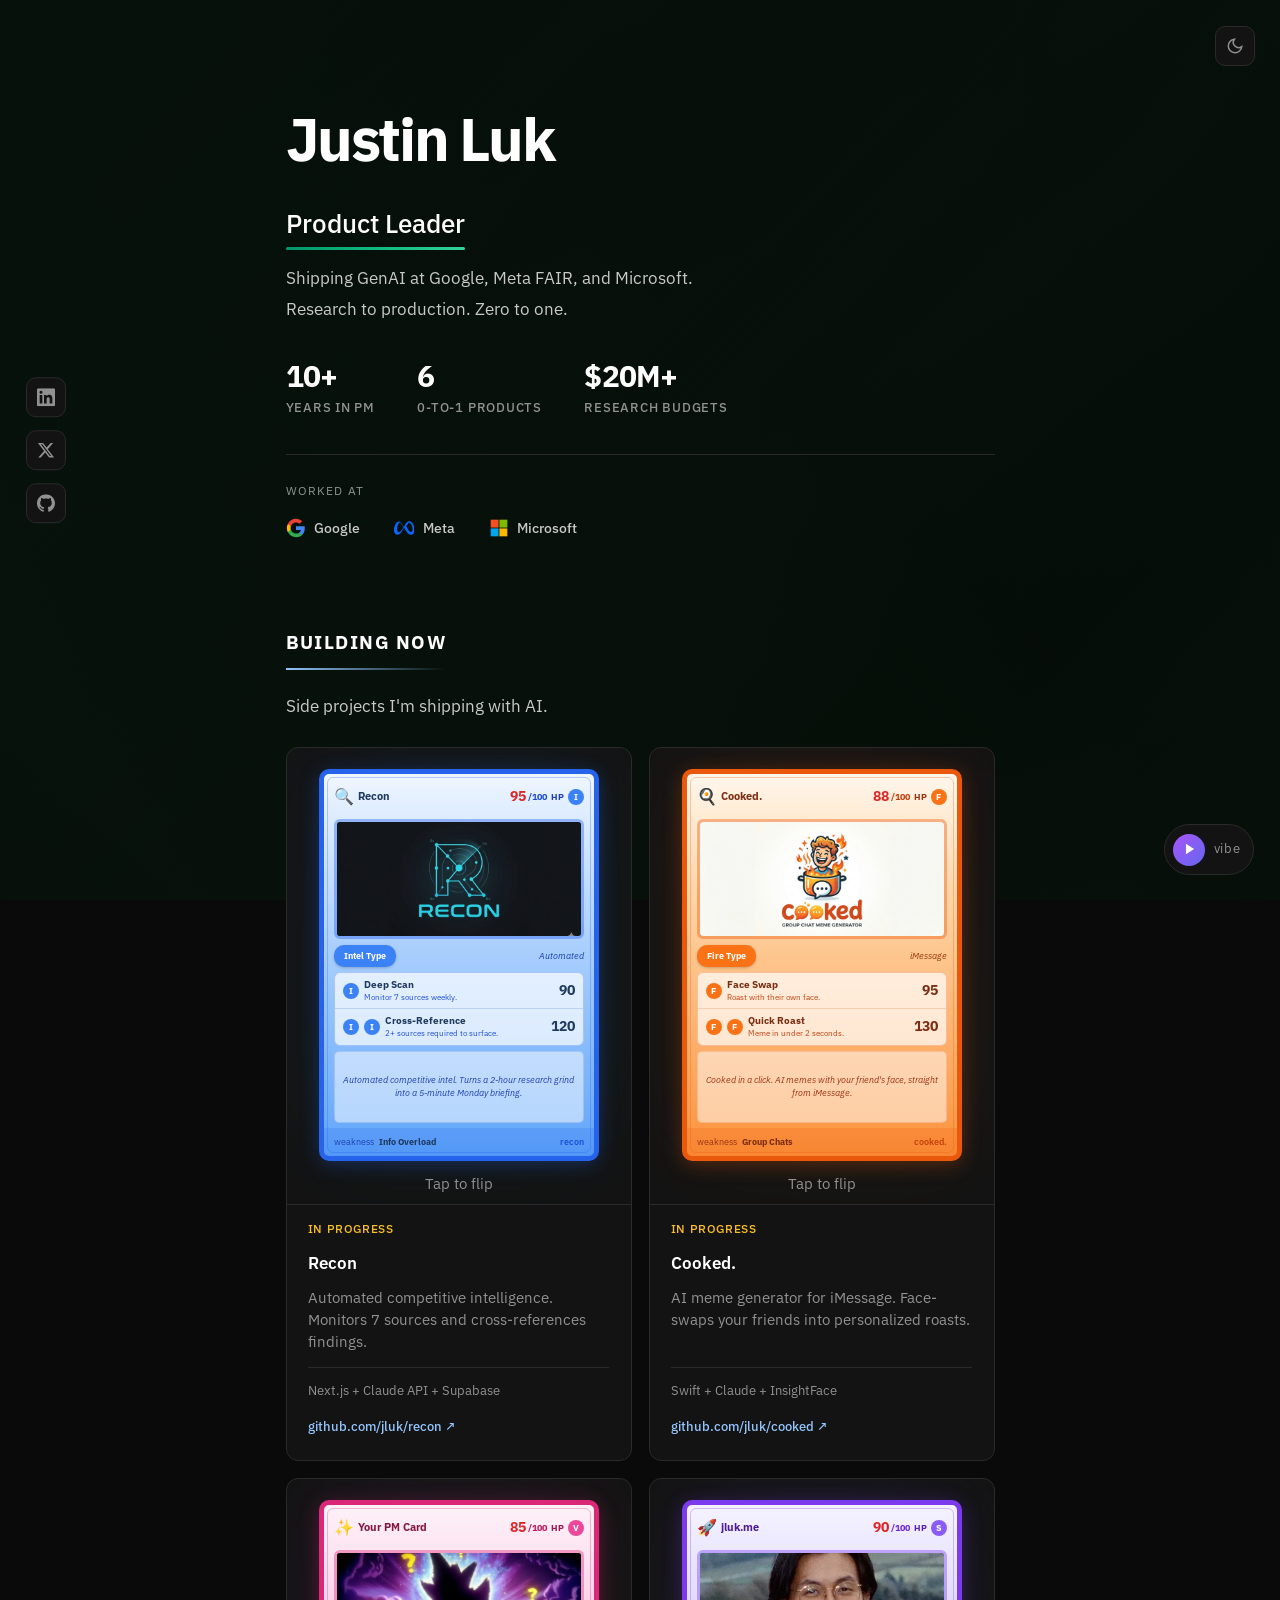
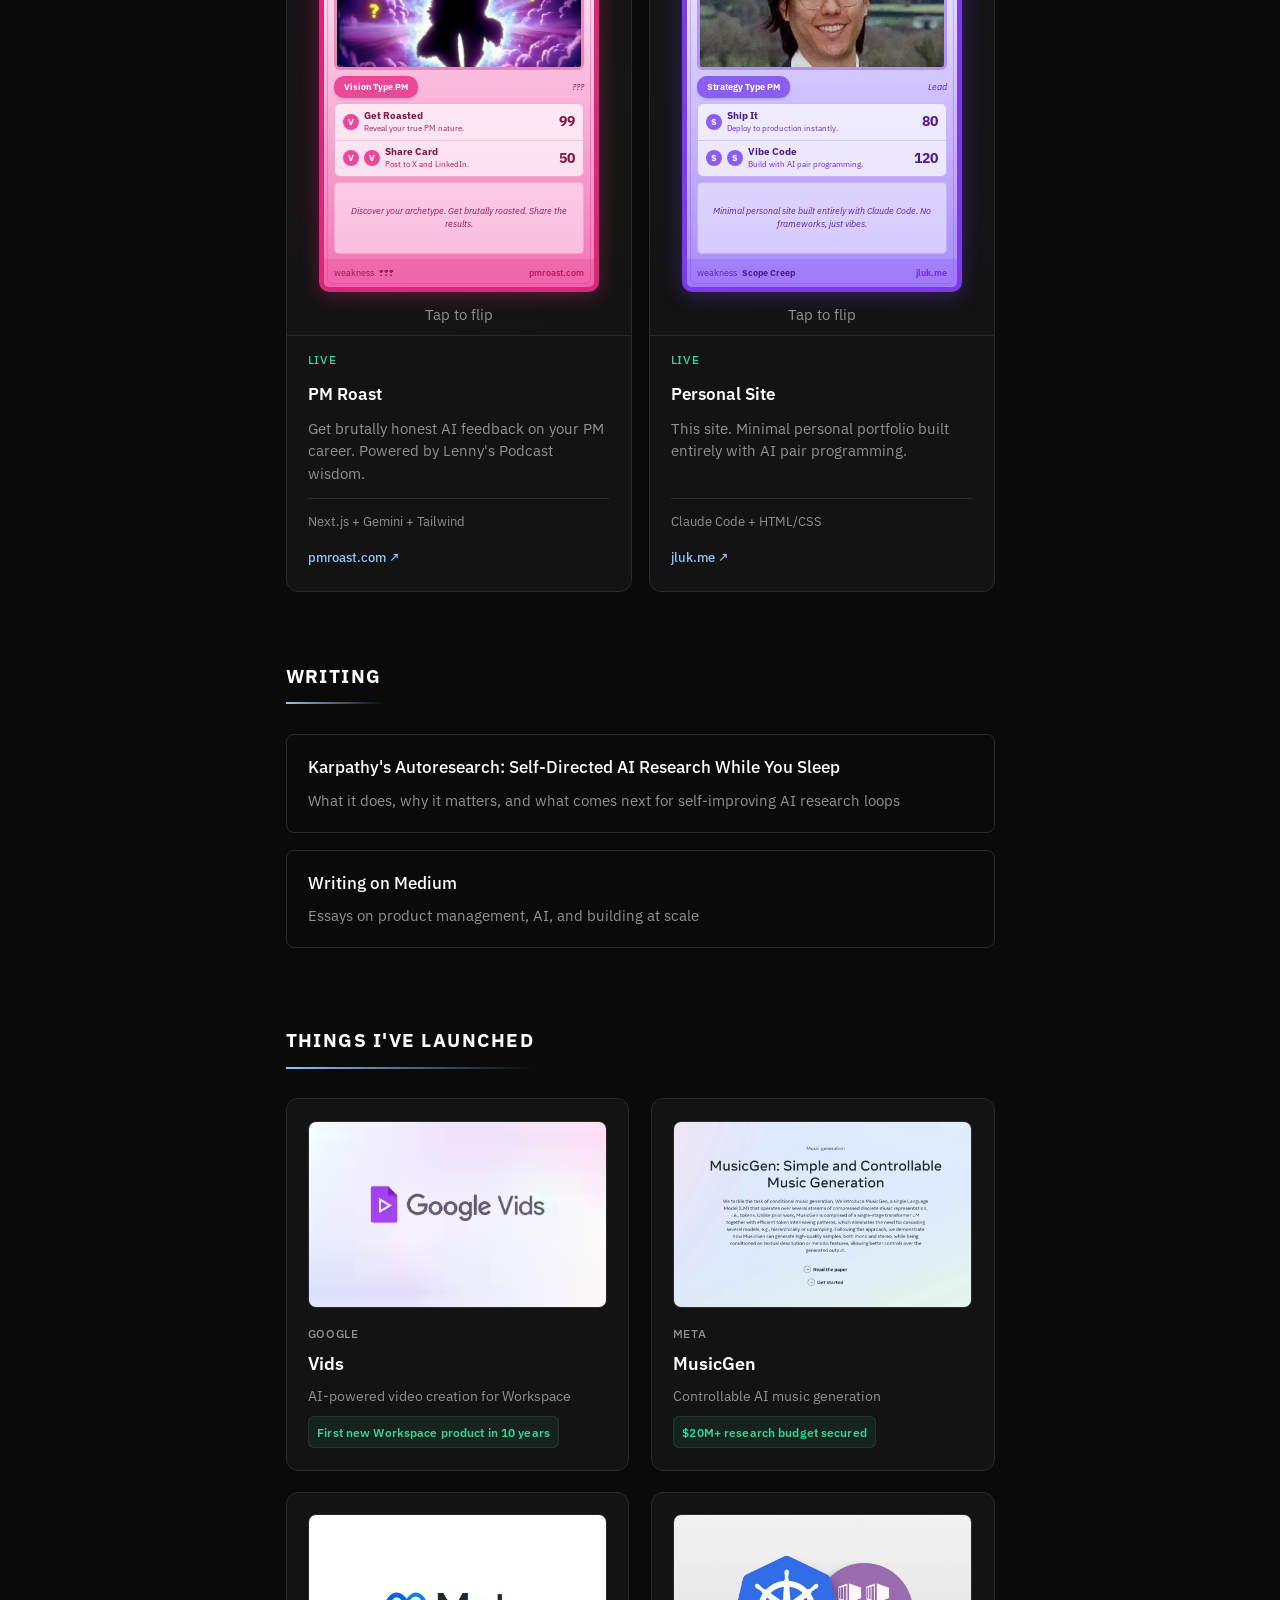
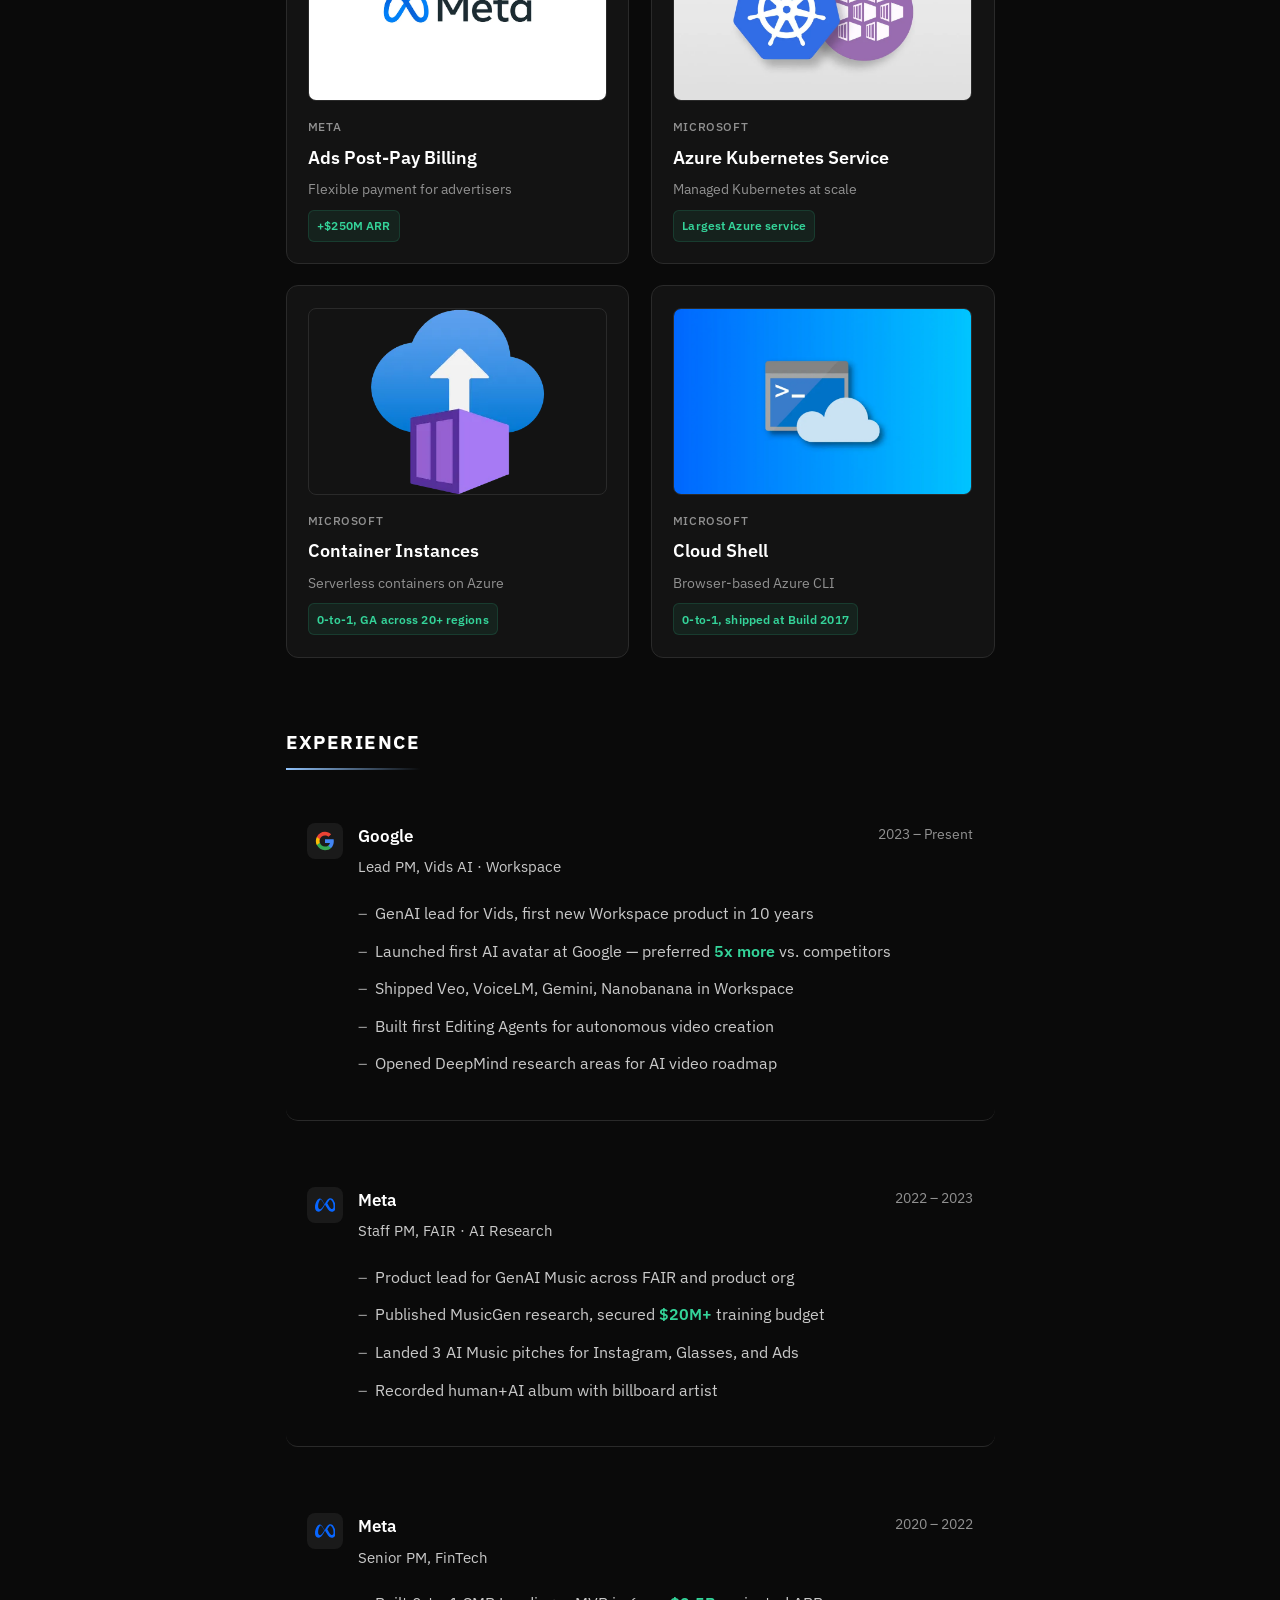
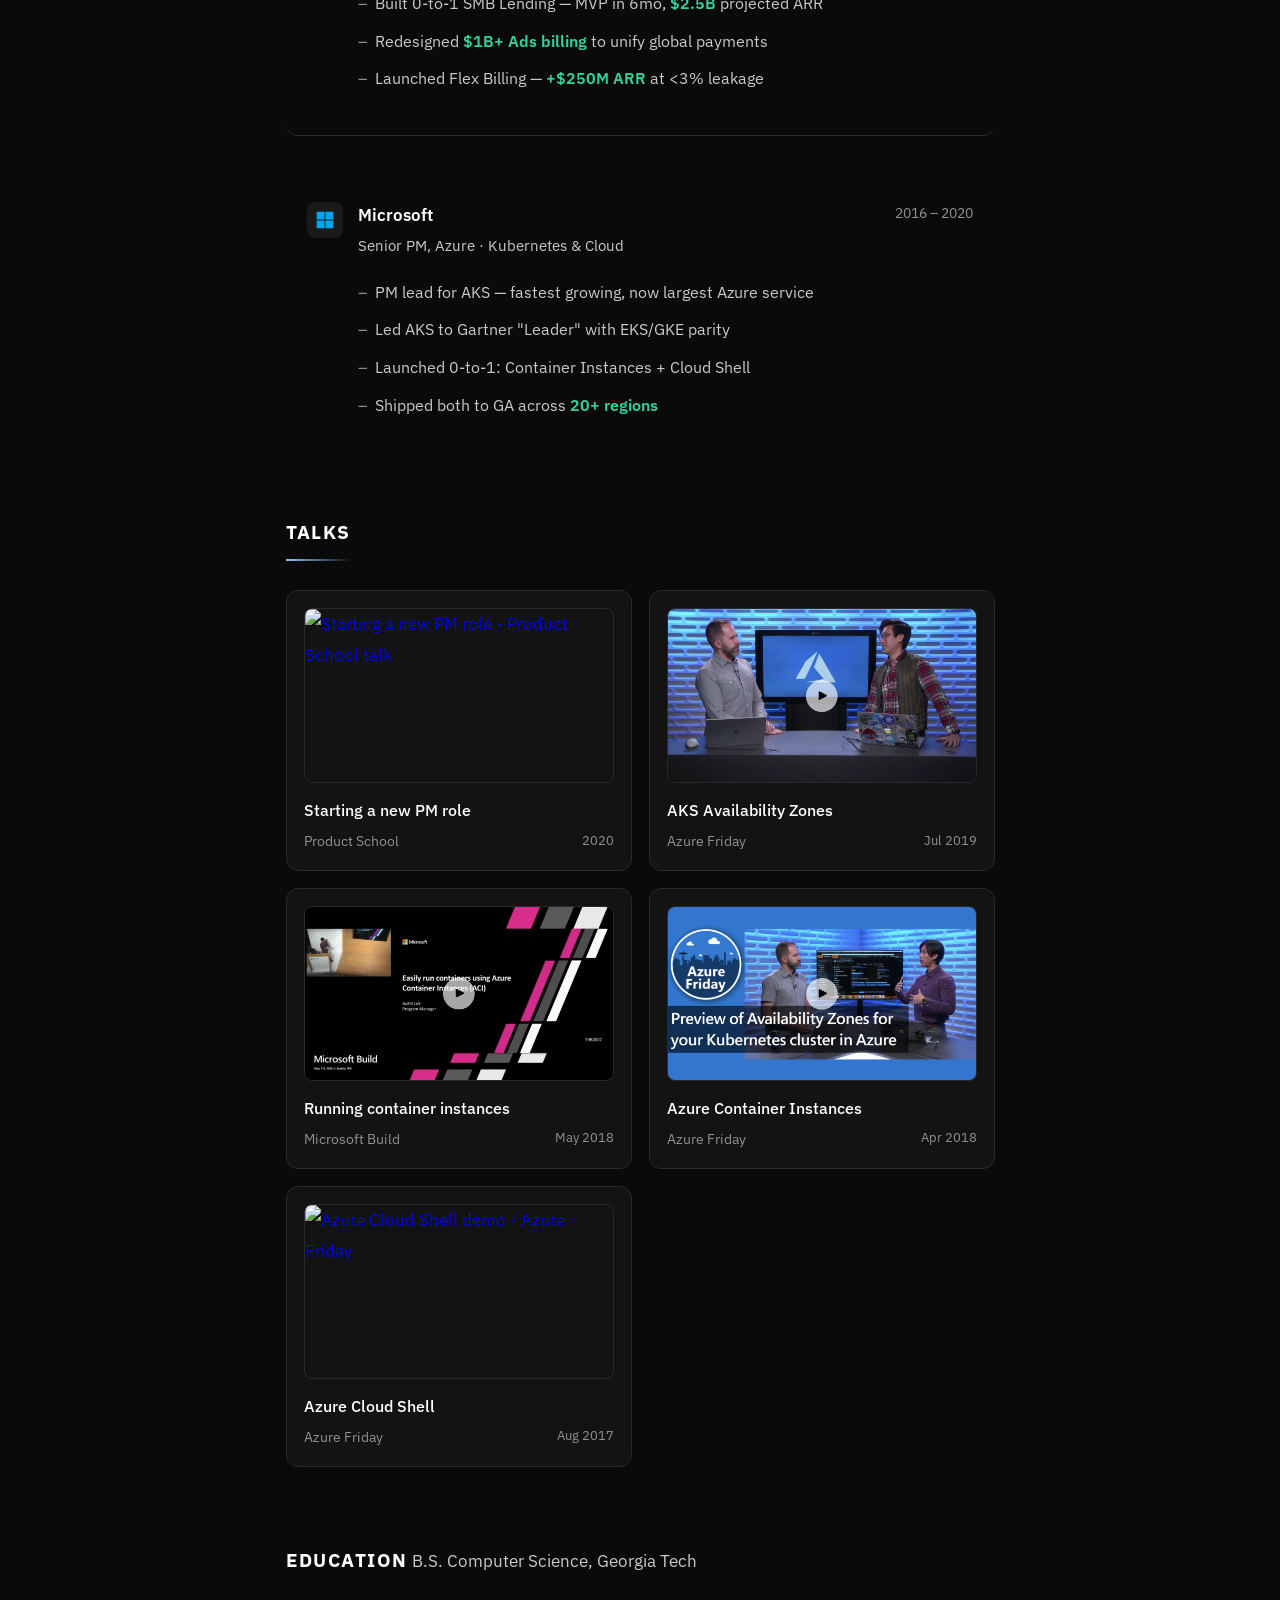
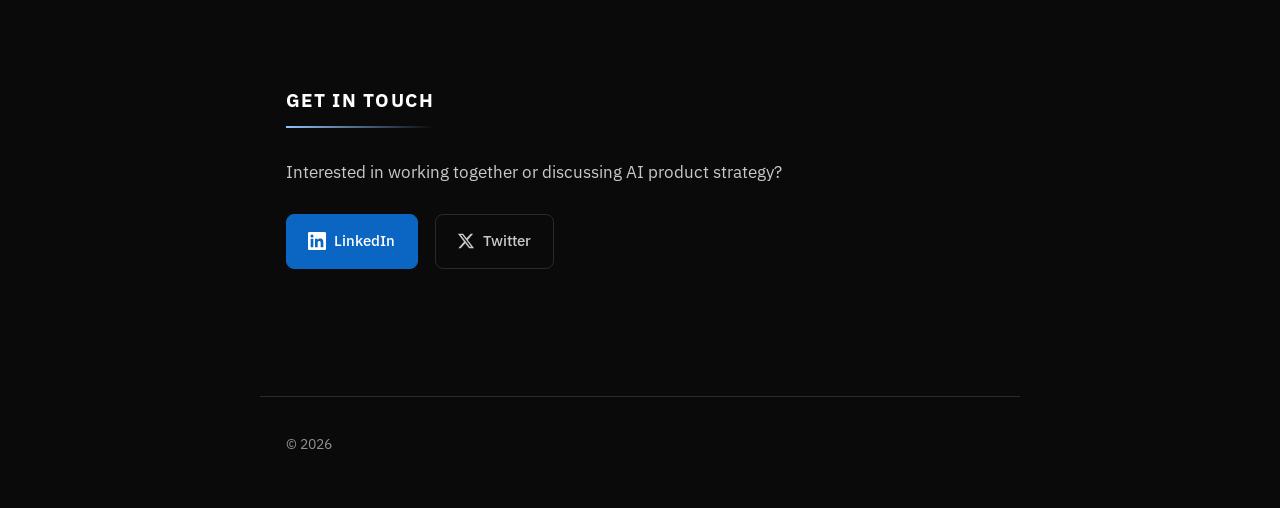
==== commit fdccbeb8: "Add autoresearch article and reorder homepage sections - Add /writing/autoresearch/ article page wit" ====
--- a/index.html
+++ b/index.html
@@ -71,8 +71,9 @@
     <!-- Progress nav -->
     <nav class="progress-nav" id="progressNav">
         <a href="#building" class="progress-dot" data-section="building" aria-label="Building Now"><span class="progress-label">Building</span></a>
+        <a href="#writing" class="progress-dot" data-section="writing" aria-label="Writing"><span class="progress-label">Writing</span></a>
+        <a href="#launched" class="progress-dot" data-section="launched" aria-label="Launched"><span class="progress-label">Launched</span></a>
         <a href="#experience" class="progress-dot" data-section="experience" aria-label="Experience"><span class="progress-label">Experience</span></a>
-        <a href="#launched" class="progress-dot" data-section="launched" aria-label="Launched"><span class="progress-label">Launched</span></a>
         <a href="#talks" class="progress-dot" data-section="talks" aria-label="Talks"><span class="progress-label">Talks</span></a>
         <a href="#contact" class="progress-dot" data-section="contact" aria-label="Contact"><span class="progress-label">Contact</span></a>
     </nav>
@@ -136,7 +137,7 @@
             <div class="hero-stats">
                 <div class="hero-stat">
                     <span class="hero-stat-number" data-target="10" data-suffix="+">0</span>
-                    <span class="hero-stat-label">Years in AI</span>
+                    <span class="hero-stat-label">Years in PM</span>
                 </div>
                 <div class="hero-stat">
                     <span class="hero-stat-number" data-target="6">0</span>
@@ -148,7 +149,7 @@
                 </div>
             </div>
             <div class="hero-logos">
-                <span class="hero-logos-label">Previously at</span>
+                <span class="hero-logos-label">Worked at</span>
                 <div class="hero-logos-row">
                     <span class="hero-logo-item">
                         <svg viewBox="0 0 24 24" fill="currentColor" class="hero-logo-svg google-logo">
@@ -723,6 +724,75 @@
             </div>
         </section>
 
+        <!-- Projects & Writing -->
+        <section class="projects reveal" id="writing">
+            <h2>Writing</h2>
+            <div class="project-list">
+                <a href="writing/autoresearch/index.html" class="project-link">
+                    <span class="project-name">Karpathy's Autoresearch: Self-Directed AI Research While You Sleep</span>
+                    <span class="project-desc">What it does, why it matters, and what comes next for self-improving AI research loops</span>
+                </a>
+                <a href="https://medium.com/@justinluk" target="_blank" rel="noopener" class="project-link">
+                    <span class="project-name">Writing on Medium</span>
+                    <span class="project-desc">Essays on product management, AI, and building at scale</span>
+                </a>
+            </div>
+        </section>
+
+        <!-- Things I've Launched -->
+        <section class="launched reveal" id="launched">
+            <h2>Things I've Launched</h2>
+            <div class="launched-grid">
+                <!-- Google -->
+                <a href="https://workspace.google.com/products/vids/" target="_blank" rel="noopener" class="launched-item">
+                    <img src="screenshots/vids.png" alt="Google Vids - AI video creation for Google Workspace" class="launched-screenshot" loading="lazy">
+                    <span class="launched-company">Google</span>
+                    <span class="launched-name">Vids</span>
+                    <span class="launched-desc">AI-powered video creation for Workspace</span>
+                    <span class="launched-impact">First new Workspace product in 10 years</span>
+                </a>
+
+                <!-- Meta -->
+                <a href="https://audiocraft.metademolab.com/musicgen.html" target="_blank" rel="noopener" class="launched-item">
+                    <img src="screenshots/musicgen.webp" alt="MusicGen - AI music generation by Meta FAIR" class="launched-screenshot" loading="lazy">
+                    <span class="launched-company">Meta</span>
+                    <span class="launched-name">MusicGen</span>
+                    <span class="launched-desc">Controllable AI music generation</span>
+                    <span class="launched-impact">$20M+ research budget secured</span>
+                </a>
+                <a href="https://www.facebook.com/business/help/1814143615511573?id=1792465934137726" target="_blank" rel="noopener" class="launched-item">
+                    <img src="screenshots/ads-billing.webp" alt="Meta Ads Post-Pay Billing - flexible payment for advertisers" class="launched-screenshot" loading="lazy">
+                    <span class="launched-company">Meta</span>
+                    <span class="launched-name">Ads Post-Pay Billing</span>
+                    <span class="launched-desc">Flexible payment for advertisers</span>
+                    <span class="launched-impact">+$250M ARR</span>
+                </a>
+
+                <!-- Microsoft -->
+                <a href="https://azure.microsoft.com/en-us/products/kubernetes-service" target="_blank" rel="noopener" class="launched-item">
+                    <img src="screenshots/aks-cap.webp" alt="Azure Kubernetes Service - managed Kubernetes at scale" class="launched-screenshot" loading="lazy">
+                    <span class="launched-company">Microsoft</span>
+                    <span class="launched-name">Azure Kubernetes Service</span>
+                    <span class="launched-desc">Managed Kubernetes at scale</span>
+                    <span class="launched-impact">Largest Azure service</span>
+                </a>
+                <a href="https://azure.microsoft.com/en-us/products/container-instances/" target="_blank" rel="noopener" class="launched-item">
+                    <img src="screenshots/aci-cap.webp" alt="Azure Container Instances - serverless containers" class="launched-screenshot" loading="lazy">
+                    <span class="launched-company">Microsoft</span>
+                    <span class="launched-name">Container Instances</span>
+                    <span class="launched-desc">Serverless containers on Azure</span>
+                    <span class="launched-impact">0-to-1, GA across 20+ regions</span>
+                </a>
+                <a href="https://azure.microsoft.com/en-us/get-started/azure-portal/cloud-shell" target="_blank" rel="noopener" class="launched-item">
+                    <img src="screenshots/cloudshell.webp" alt="Azure Cloud Shell - browser-based CLI" class="launched-screenshot" loading="lazy">
+                    <span class="launched-company">Microsoft</span>
+                    <span class="launched-name">Cloud Shell</span>
+                    <span class="launched-desc">Browser-based Azure CLI</span>
+                    <span class="launched-impact">0-to-1, shipped at Build 2017</span>
+                </a>
+            </div>
+        </section>
+
         <!-- Experience -->
         <section class="experience reveal" id="experience">
             <h2>Experience</h2>
@@ -823,66 +893,6 @@
             </article>
         </section>
 
-        <!-- Education -->
-        <div class="edu reveal">
-            <h2>Education</h2>
-            <span>B.S. Computer Science, Georgia Tech</span>
-        </div>
-
-        <!-- Things I've Launched -->
-        <section class="launched reveal" id="launched">
-            <h2>Things I've Launched</h2>
-            <div class="launched-grid">
-                <!-- Google -->
-                <a href="https://workspace.google.com/products/vids/" target="_blank" rel="noopener" class="launched-item">
-                    <img src="screenshots/vids.png" alt="Google Vids - AI video creation for Google Workspace" class="launched-screenshot" loading="lazy">
-                    <span class="launched-company">Google</span>
-                    <span class="launched-name">Vids</span>
-                    <span class="launched-desc">AI-powered video creation for Workspace</span>
-                    <span class="launched-impact">First new Workspace product in 10 years</span>
-                </a>
-
-                <!-- Meta -->
-                <a href="https://audiocraft.metademolab.com/musicgen.html" target="_blank" rel="noopener" class="launched-item">
-                    <img src="screenshots/musicgen.webp" alt="MusicGen - AI music generation by Meta FAIR" class="launched-screenshot" loading="lazy">
-                    <span class="launched-company">Meta</span>
-                    <span class="launched-name">MusicGen</span>
-                    <span class="launched-desc">Controllable AI music generation</span>
-                    <span class="launched-impact">$20M+ research budget secured</span>
-                </a>
-                <a href="https://www.facebook.com/business/help/1814143615511573?id=1792465934137726" target="_blank" rel="noopener" class="launched-item">
-                    <img src="screenshots/ads-billing.webp" alt="Meta Ads Post-Pay Billing - flexible payment for advertisers" class="launched-screenshot" loading="lazy">
-                    <span class="launched-company">Meta</span>
-                    <span class="launched-name">Ads Post-Pay Billing</span>
-                    <span class="launched-desc">Flexible payment for advertisers</span>
-                    <span class="launched-impact">+$250M ARR</span>
-                </a>
-
-                <!-- Microsoft -->
-                <a href="https://azure.microsoft.com/en-us/products/kubernetes-service" target="_blank" rel="noopener" class="launched-item">
-                    <img src="screenshots/aks-cap.webp" alt="Azure Kubernetes Service - managed Kubernetes at scale" class="launched-screenshot" loading="lazy">
-                    <span class="launched-company">Microsoft</span>
-                    <span class="launched-name">Azure Kubernetes Service</span>
-                    <span class="launched-desc">Managed Kubernetes at scale</span>
-                    <span class="launched-impact">Largest Azure service</span>
-                </a>
-                <a href="https://azure.microsoft.com/en-us/products/container-instances/" target="_blank" rel="noopener" class="launched-item">
-                    <img src="screenshots/aci-cap.webp" alt="Azure Container Instances - serverless containers" class="launched-screenshot" loading="lazy">
-                    <span class="launched-company">Microsoft</span>
-                    <span class="launched-name">Container Instances</span>
-                    <span class="launched-desc">Serverless containers on Azure</span>
-                    <span class="launched-impact">0-to-1, GA across 20+ regions</span>
-                </a>
-                <a href="https://azure.microsoft.com/en-us/get-started/azure-portal/cloud-shell" target="_blank" rel="noopener" class="launched-item">
-                    <img src="screenshots/cloudshell.webp" alt="Azure Cloud Shell - browser-based CLI" class="launched-screenshot" loading="lazy">
-                    <span class="launched-company">Microsoft</span>
-                    <span class="launched-name">Cloud Shell</span>
-                    <span class="launched-desc">Browser-based Azure CLI</span>
-                    <span class="launched-impact">0-to-1, shipped at Build 2017</span>
-                </a>
-            </div>
-        </section>
-
         <!-- Talks -->
         <section class="talks reveal" id="talks">
             <h2>Talks</h2>
@@ -930,20 +940,11 @@
             </div>
         </section>
 
-        <!-- Projects & Writing -->
-        <section class="projects reveal">
-            <h2>Projects & Writing</h2>
-            <div class="project-list">
-                <a href="https://medium.com/@justinluk" target="_blank" rel="noopener" class="project-link">
-                    <span class="project-name">Writing on Medium</span>
-                    <span class="project-desc">Essays on product management, AI, and building at scale</span>
-                </a>
-                <a href="https://github.com/jluk" target="_blank" rel="noopener" class="project-link">
-                    <span class="project-name">GitHub</span>
-                    <span class="project-desc">Open source contributions including Azure docs and Resource Manager schemas</span>
-                </a>
-            </div>
-        </section>
+        <!-- Education -->
+        <div class="edu reveal">
+            <h2>Education</h2>
+            <span>B.S. Computer Science, Georgia Tech</span>
+        </div>
 
         <!-- Contact -->
         <section class="contact reveal" id="contact">
@@ -965,48 +966,6 @@
             </nav>
         </section>
 
-        <!-- Beyond Work -->
-        <section class="interests reveal">
-            <h2>2026 Personal Goals</h2>
-            <div class="interests-grid">
-                <div class="interest-item">
-                    <span class="interest-icon">
-                        <svg viewBox="0 0 24 24" fill="none" stroke="currentColor" stroke-width="1.5">
-                            <path d="M4 12h4l3-9 3 18 3-9h4"/>
-                        </svg>
-                    </span>
-                    <span class="interest-label">CrossFit</span>
-                    <span class="interest-desc">Next: RX Murph in 40m</span>
-                </div>
-                <div class="interest-item">
-                    <span class="interest-icon">
-                        <svg viewBox="0 0 24 24" fill="none" stroke="currentColor" stroke-width="1.5">
-                            <circle cx="5.5" cy="17" r="2.5"/>
-                            <circle cx="18.5" cy="17" r="2.5"/>
-                            <path d="M15 6h-2l-1.5 4H6l-1 3h3l1.5 4h2.5"/>
-                            <path d="M10.5 10L12 6l4 4h2l1 3h-4"/>
-                            <path d="M8 17h8"/>
-                        </svg>
-                    </span>
-                    <span class="interest-label">Motorcycles</span>
-                    <span class="interest-desc">Next: Enduro across Mongolia</span>
-                </div>
-                <div class="interest-item">
-                    <span class="interest-icon">
-                        <svg viewBox="0 0 24 24" fill="none" stroke="currentColor" stroke-width="1.5">
-                            <path d="M8 21l4-10 4 10"/>
-                            <path d="M12 11V3"/>
-                            <path d="M9 6l3-3 3 3"/>
-                            <path d="M2 21h20"/>
-                            <path d="M5 21l3-6"/>
-                            <path d="M19 21l-3-6"/>
-                        </svg>
-                    </span>
-                    <span class="interest-label">Backpacking</span>
-                    <span class="interest-desc">Next: Summit Kilimanjaro</span>
-                </div>
-            </div>
-        </section>
     </main>
 
     <footer>
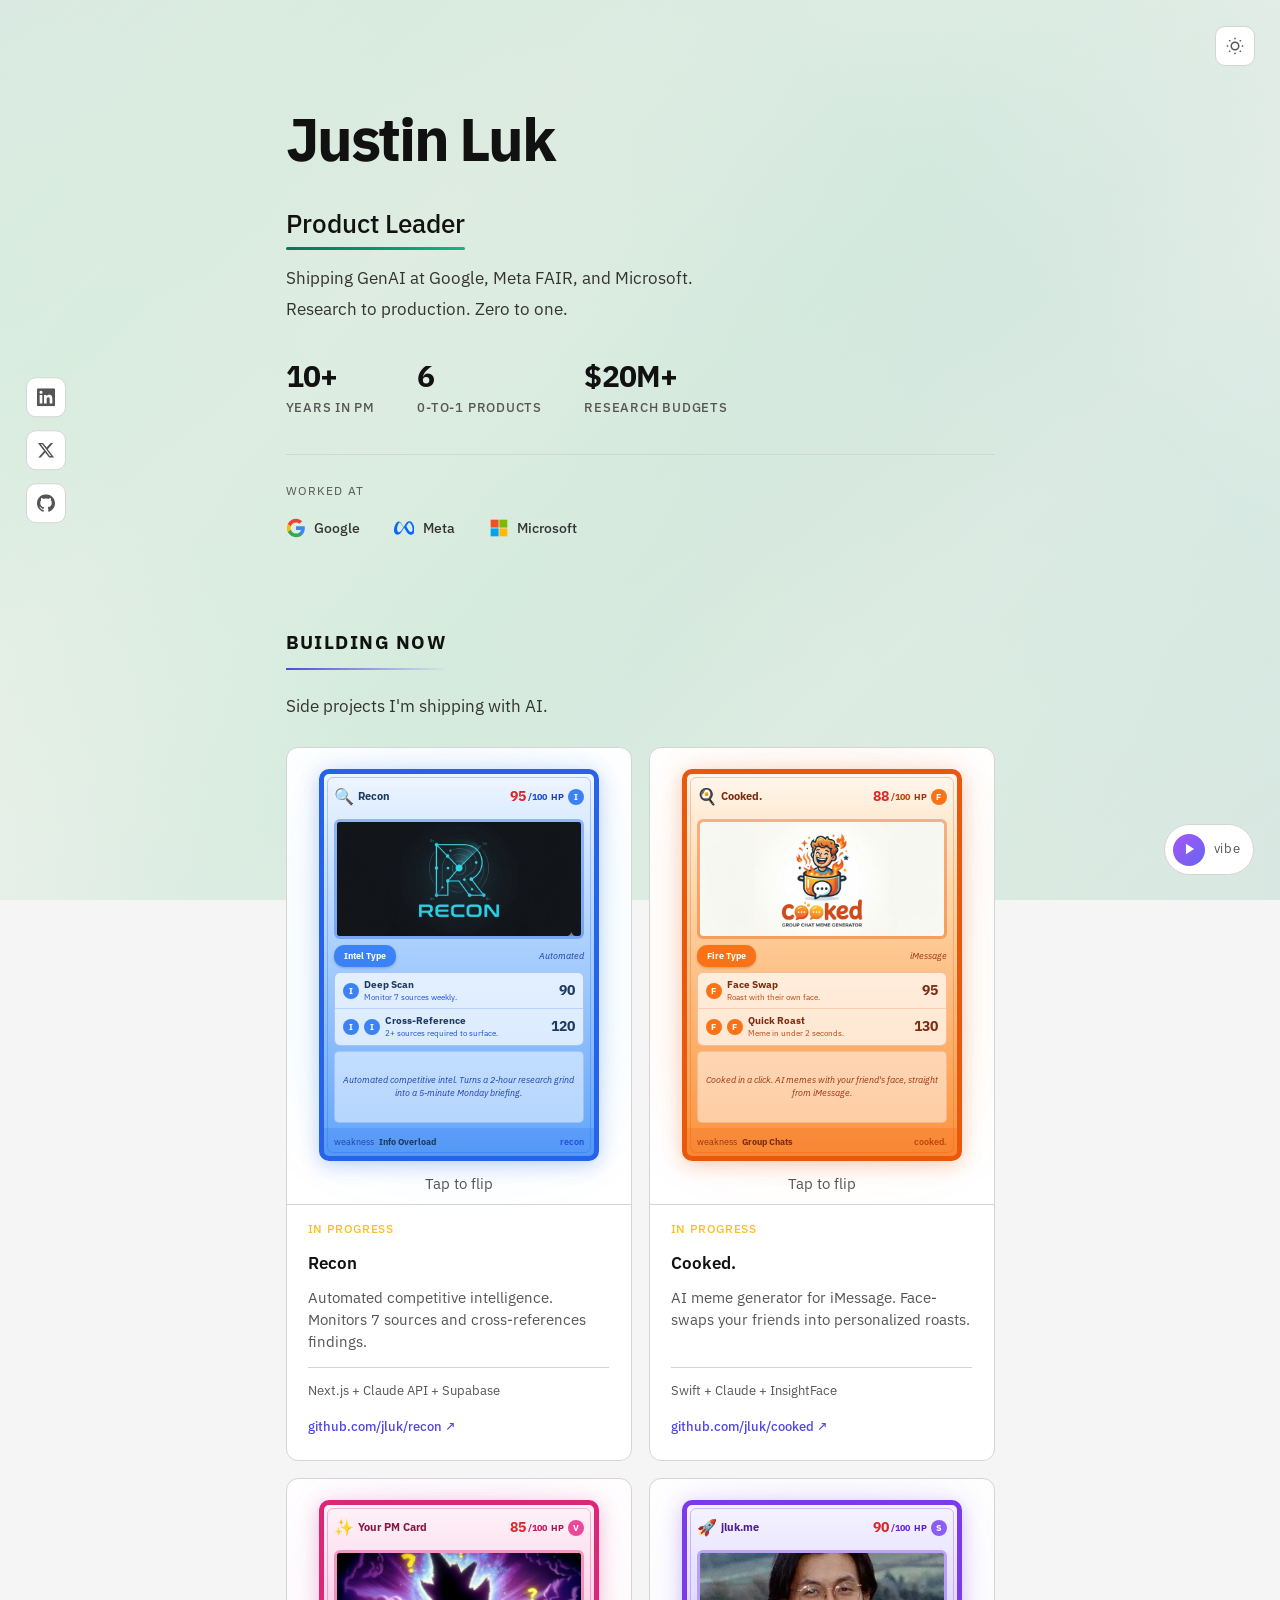
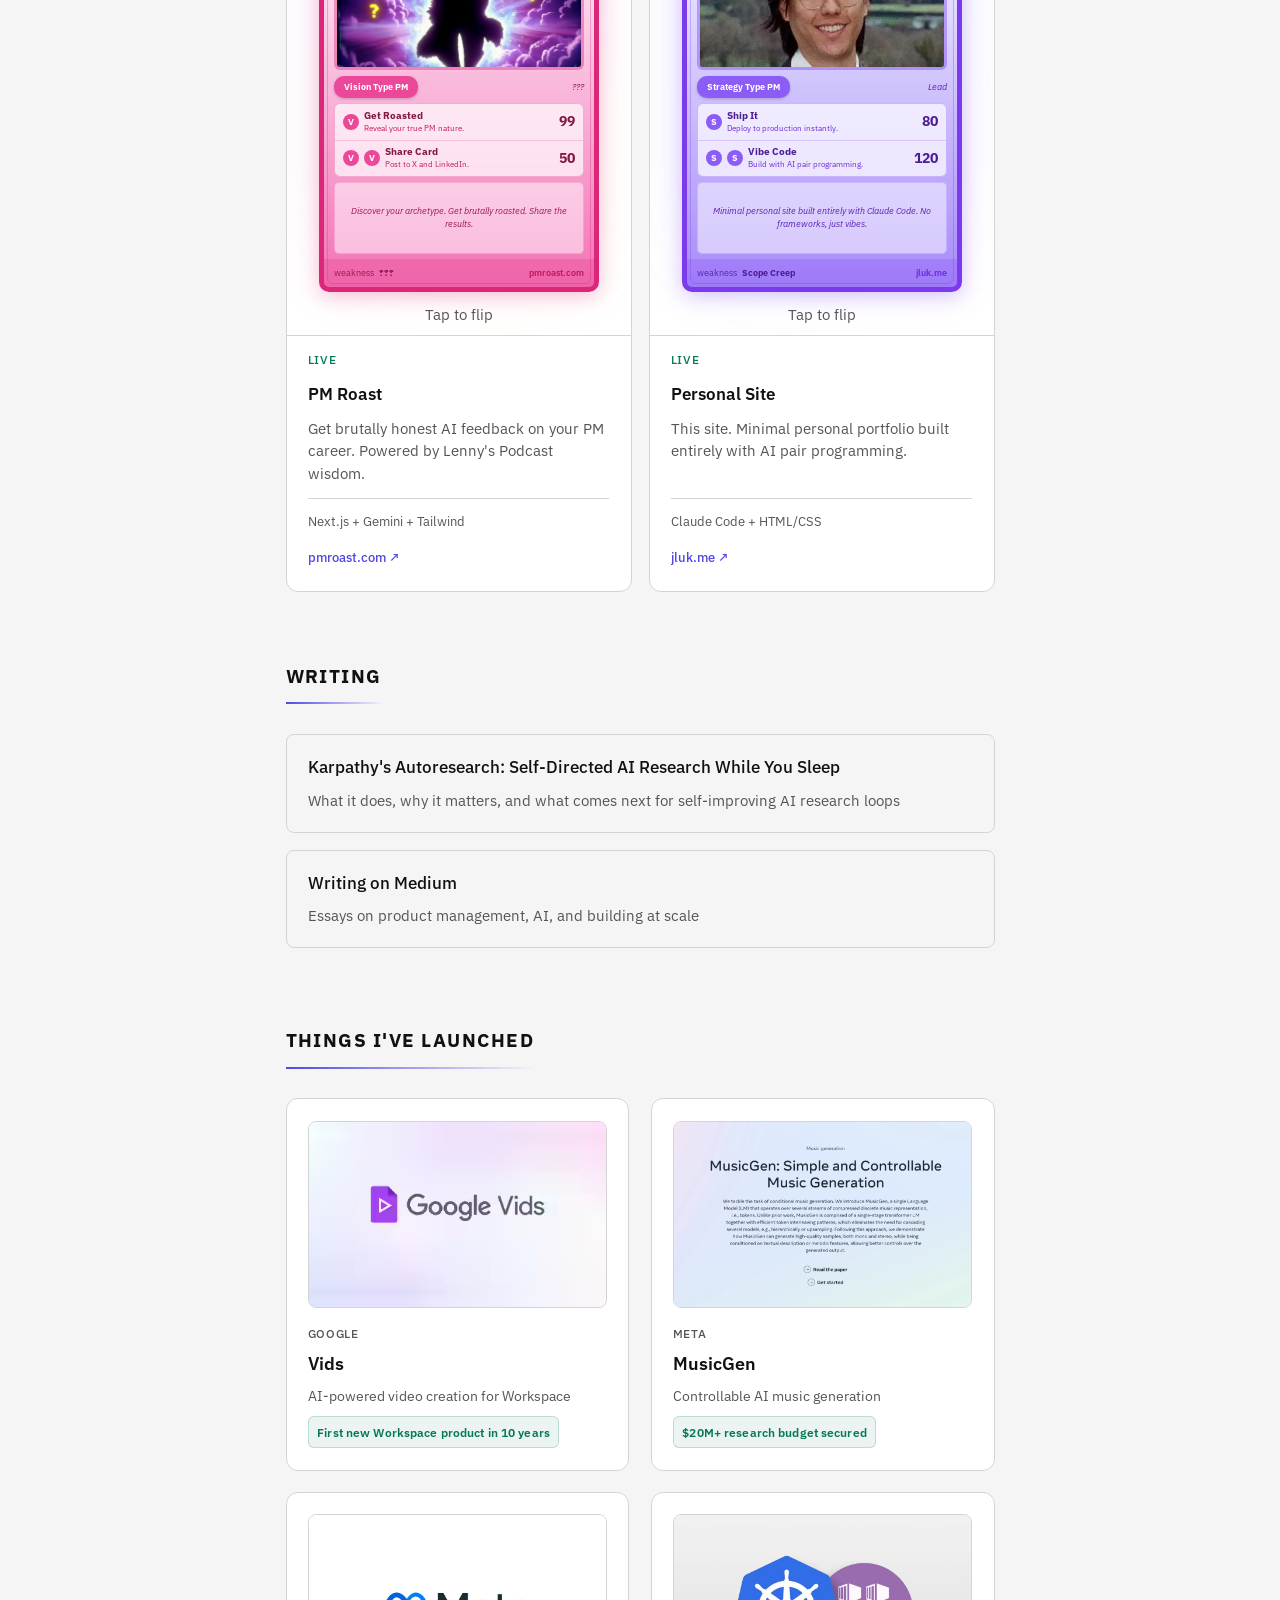
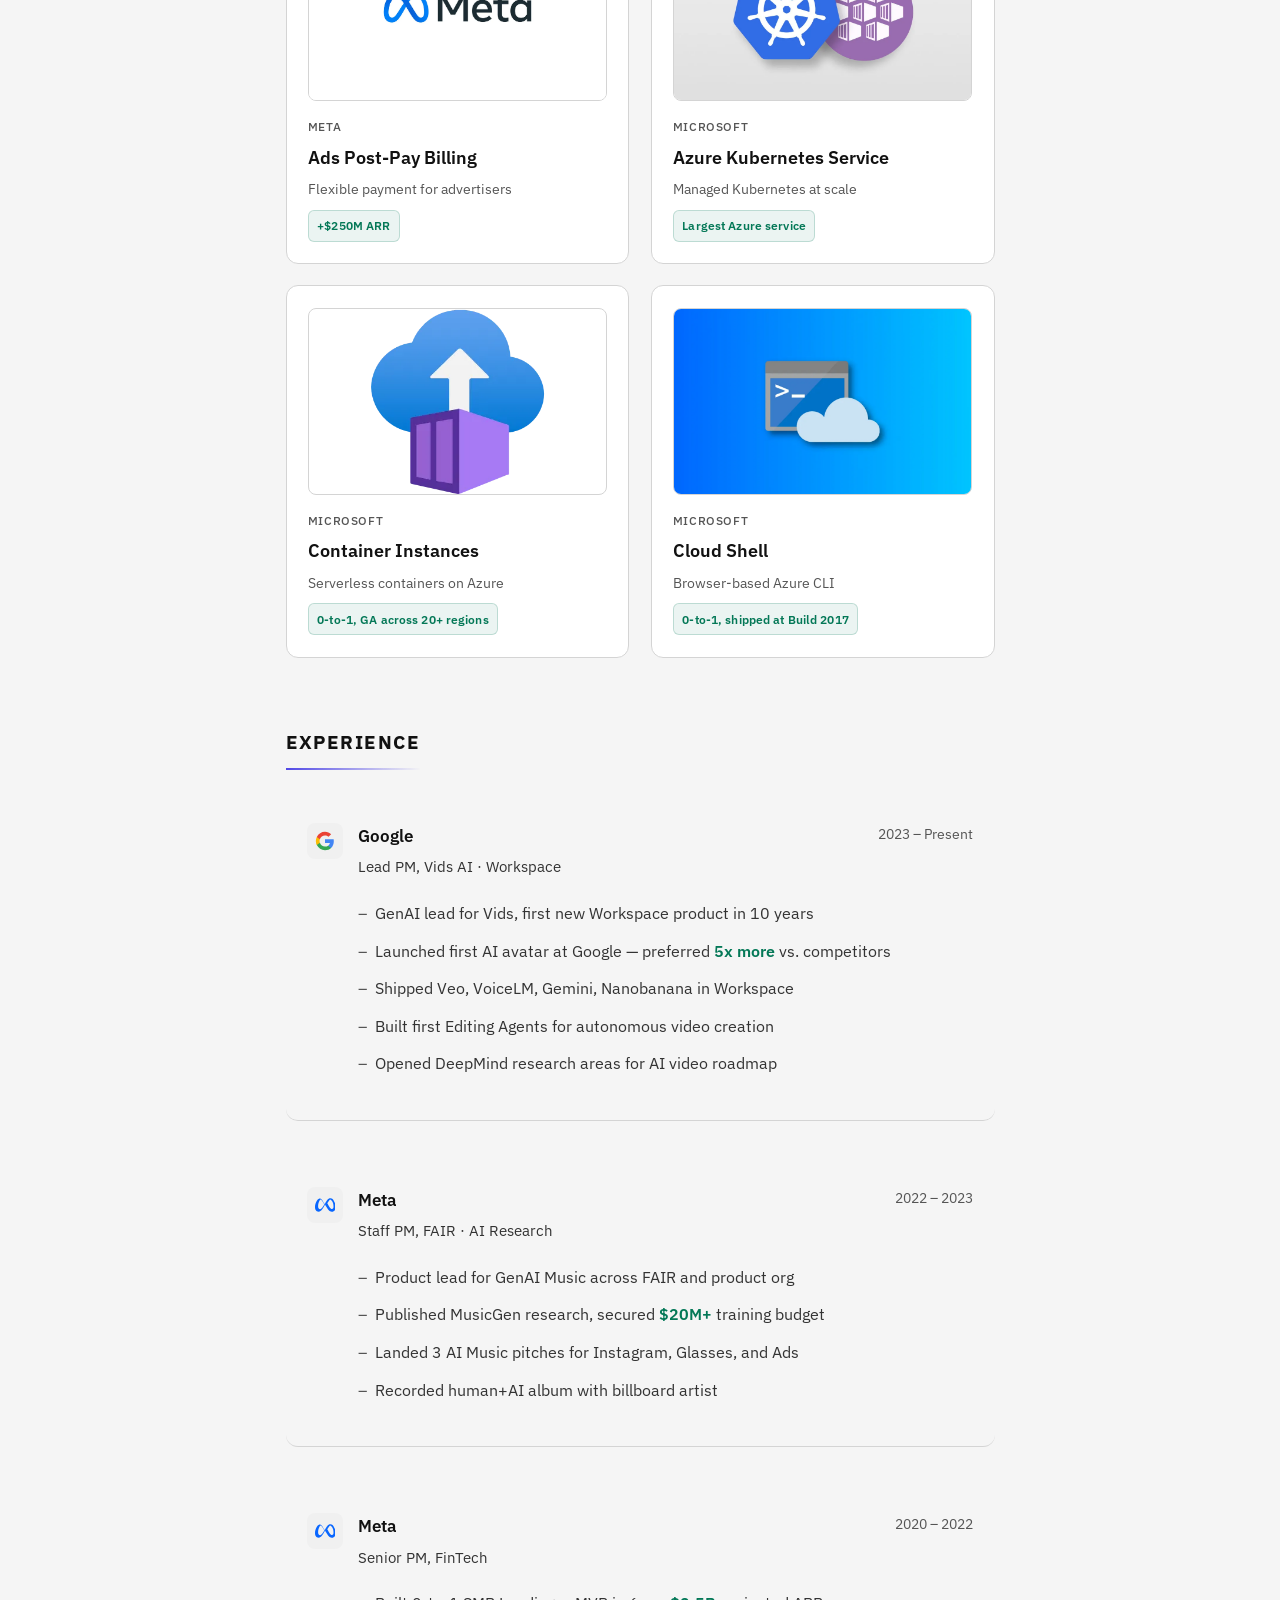
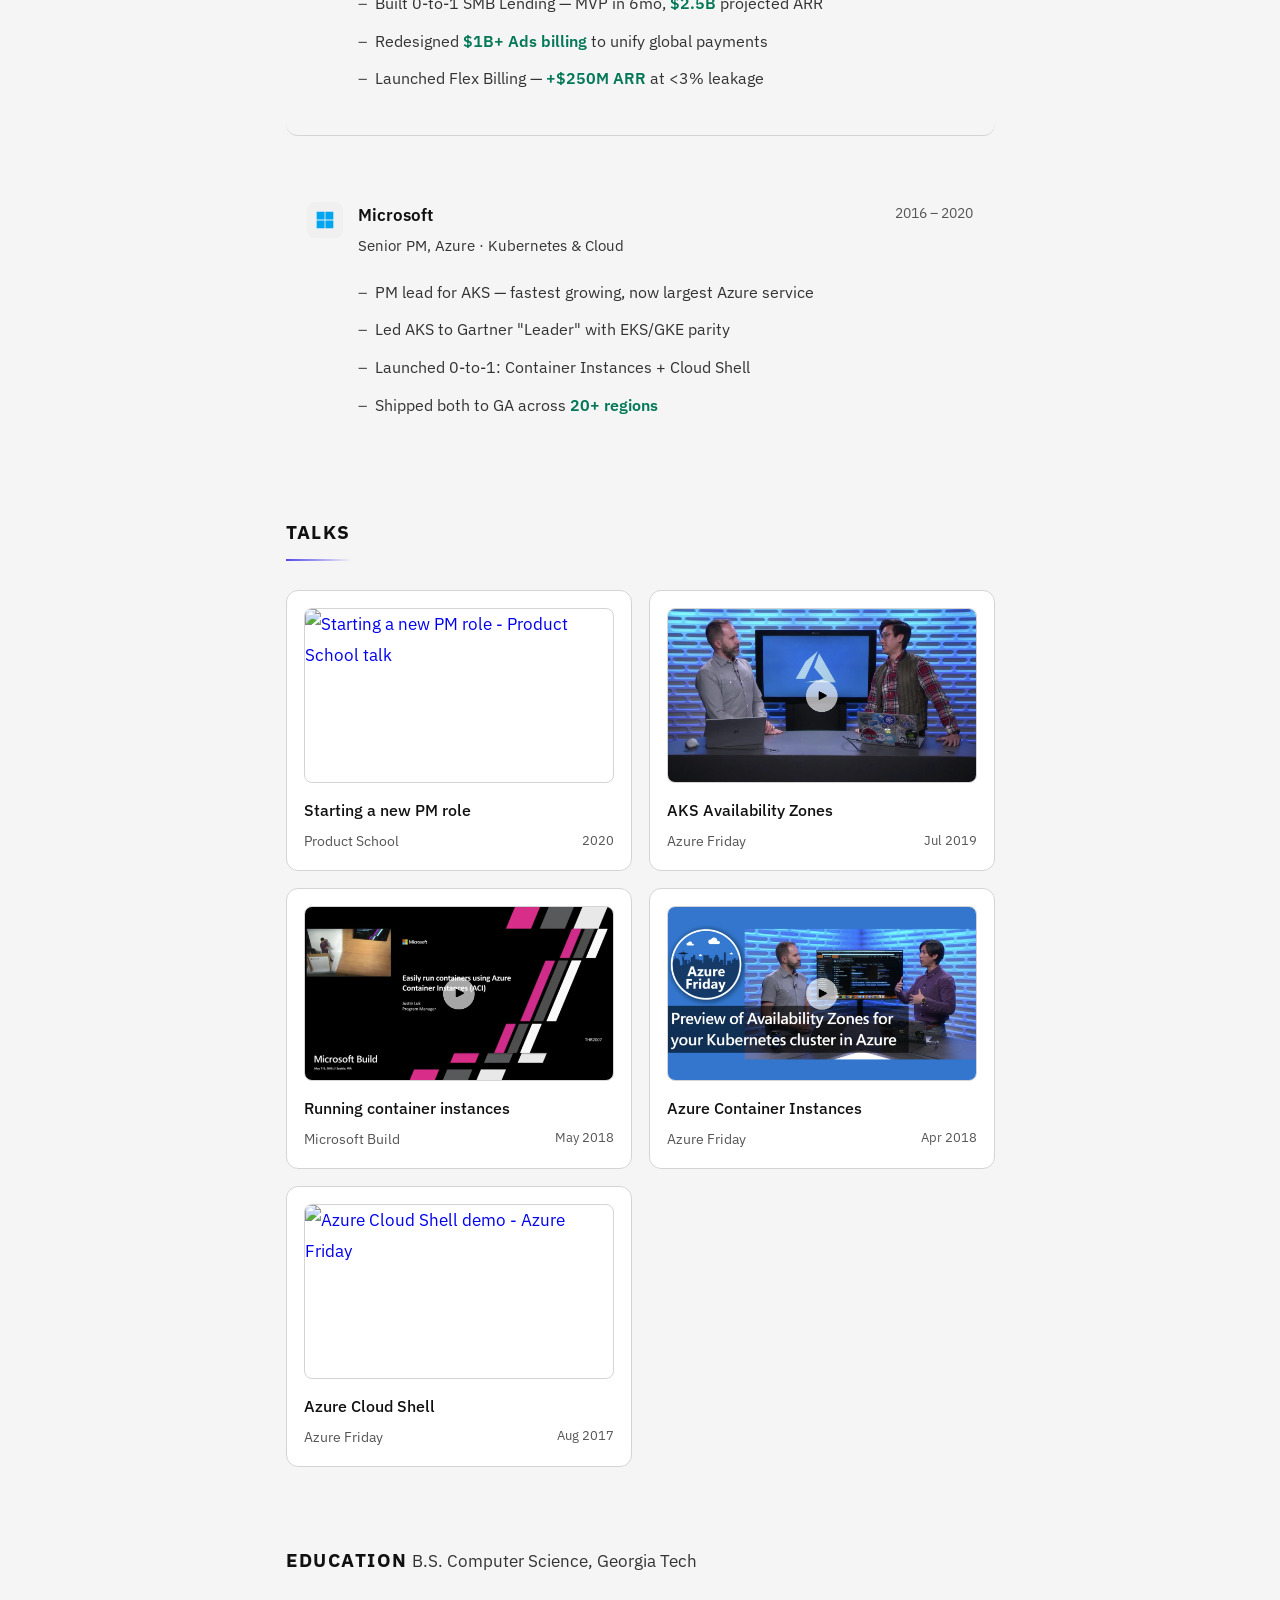
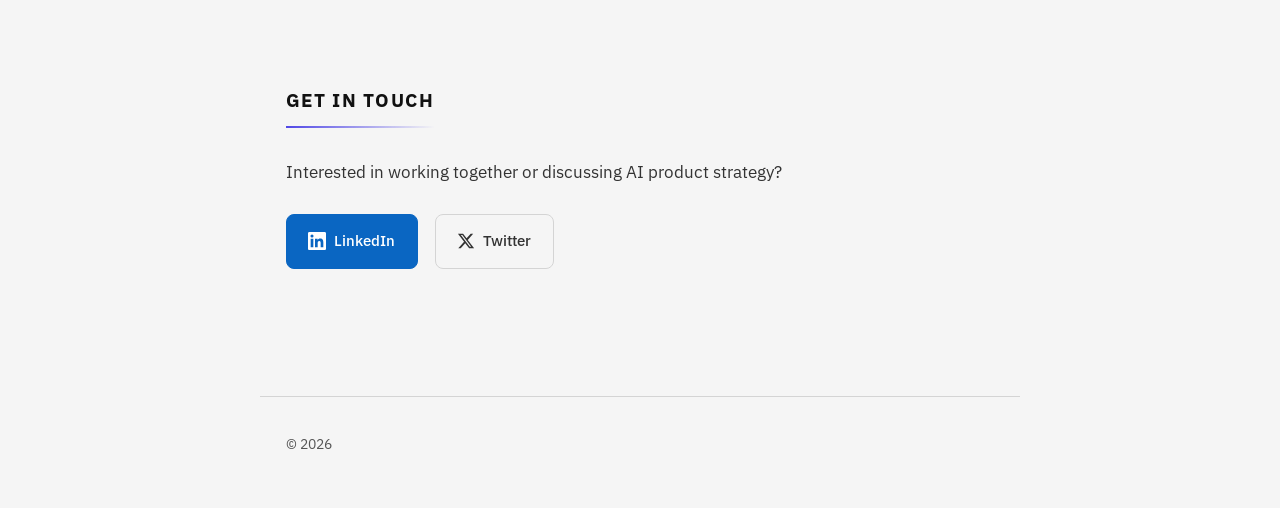
==== commit 724941be: "Add share buttons, author bio, OG image, and default to light mode - Add reading time, share buttons" ====
--- a/index.html
+++ b/index.html
@@ -1176,7 +1176,7 @@
         // Dark/Light mode toggle
         const themeToggle = document.getElementById('themeToggle');
         const savedTheme = localStorage.getItem('theme');
-        if (savedTheme === 'light') document.documentElement.classList.add('light-mode');
+        if (savedTheme !== 'dark') document.documentElement.classList.add('light-mode');
 
         themeToggle.addEventListener('click', () => {
             document.documentElement.classList.toggle('light-mode');
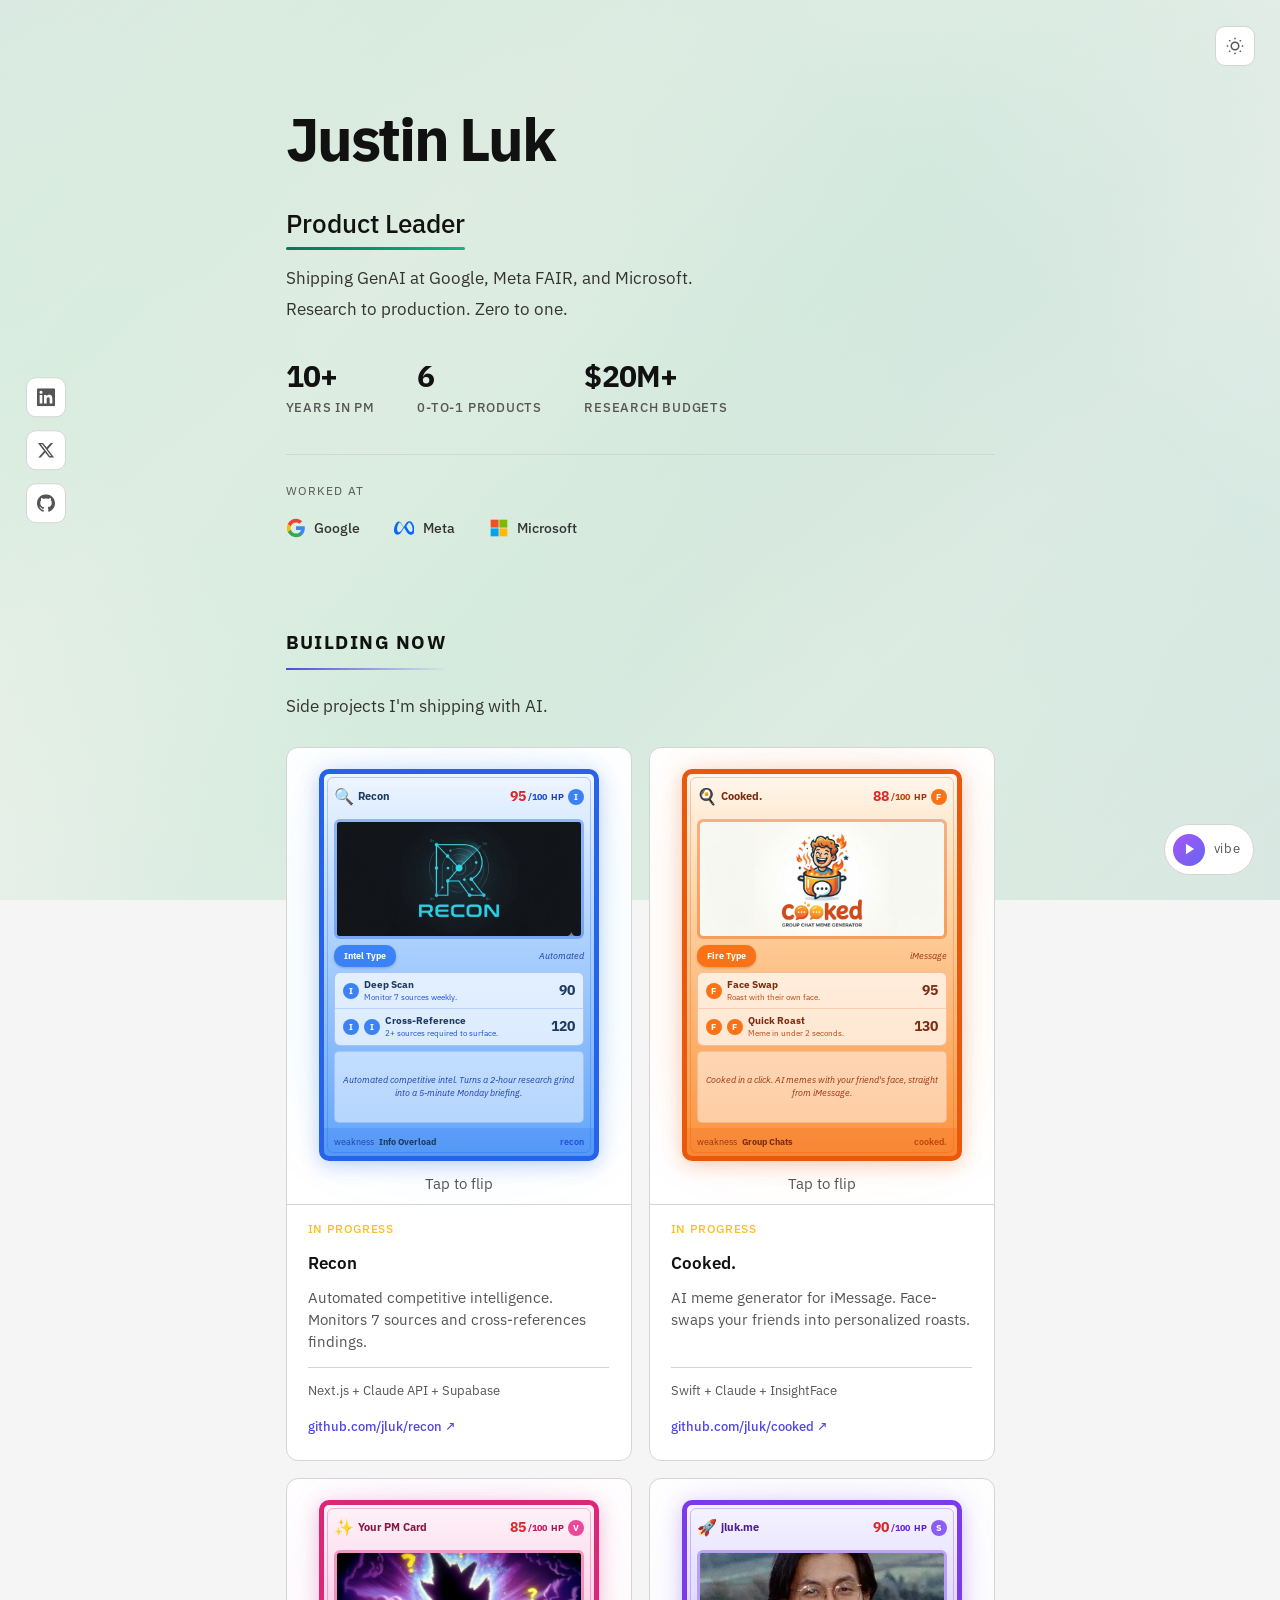
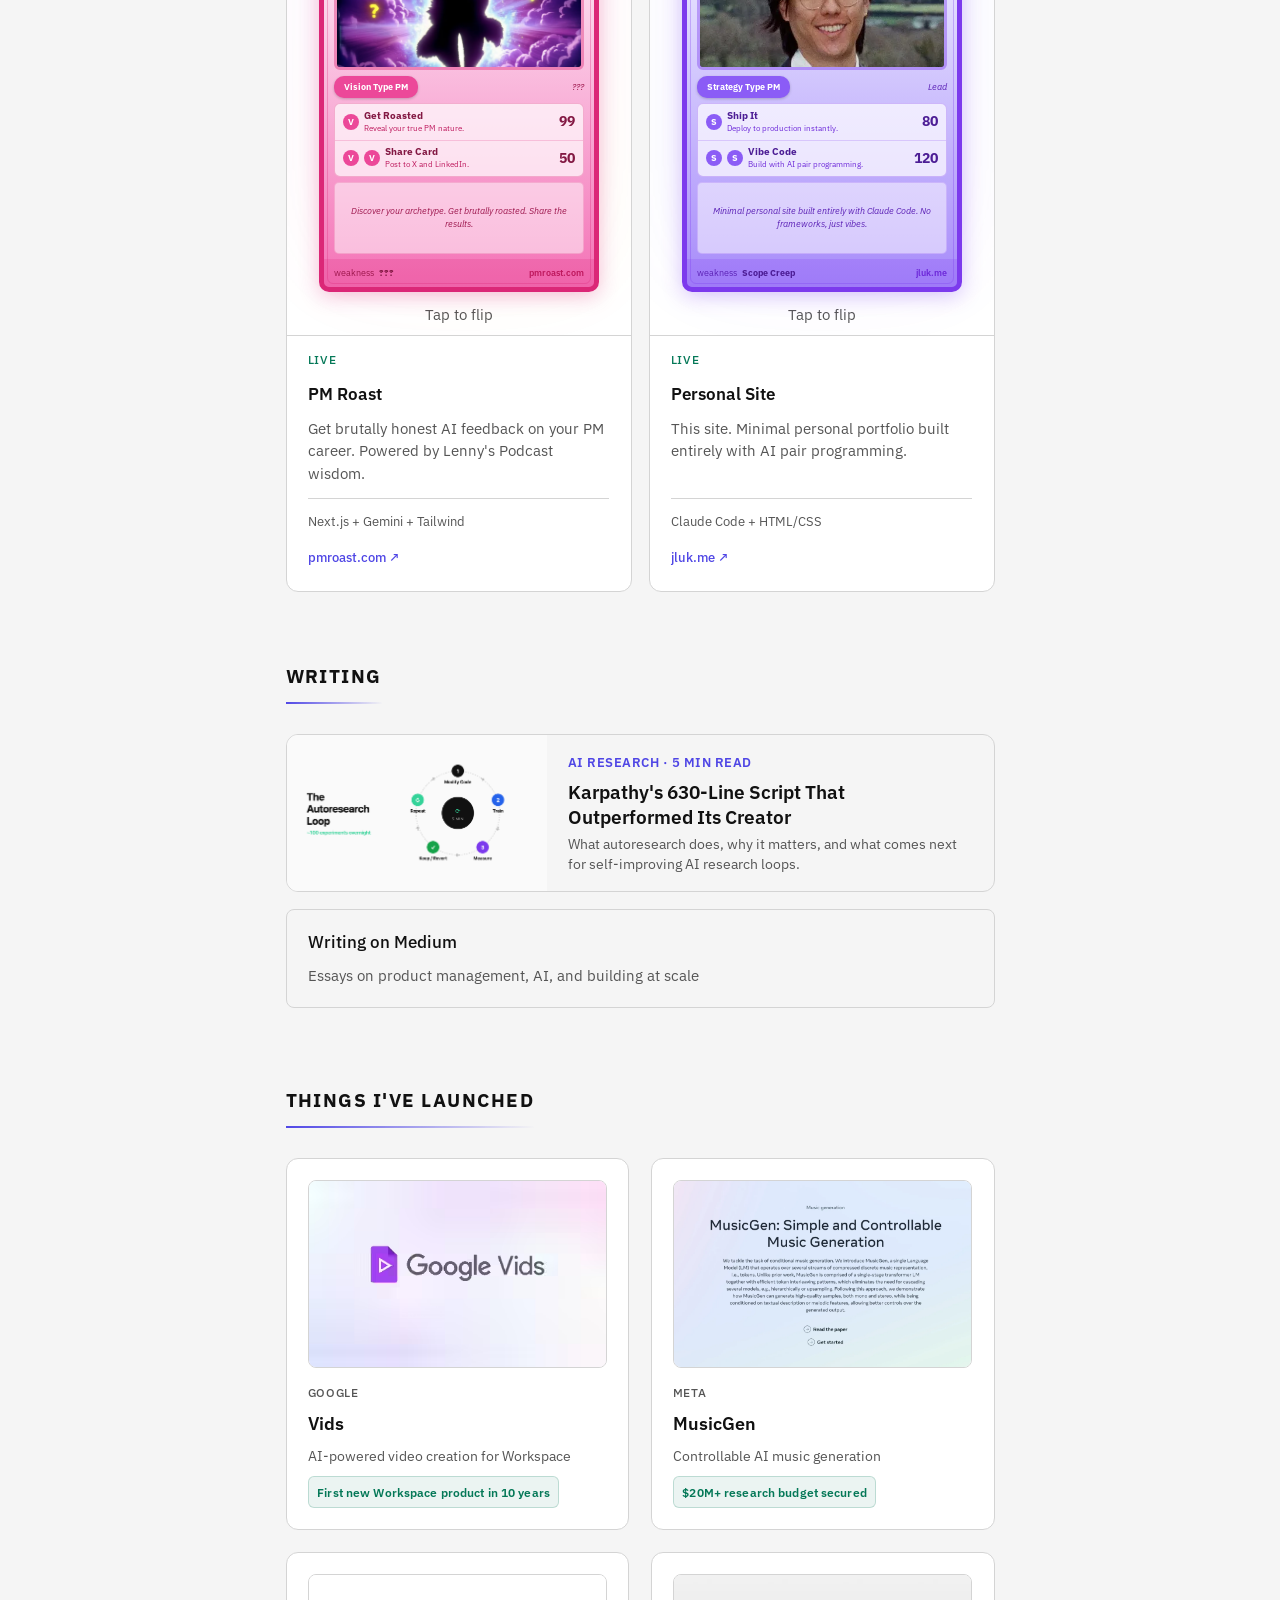
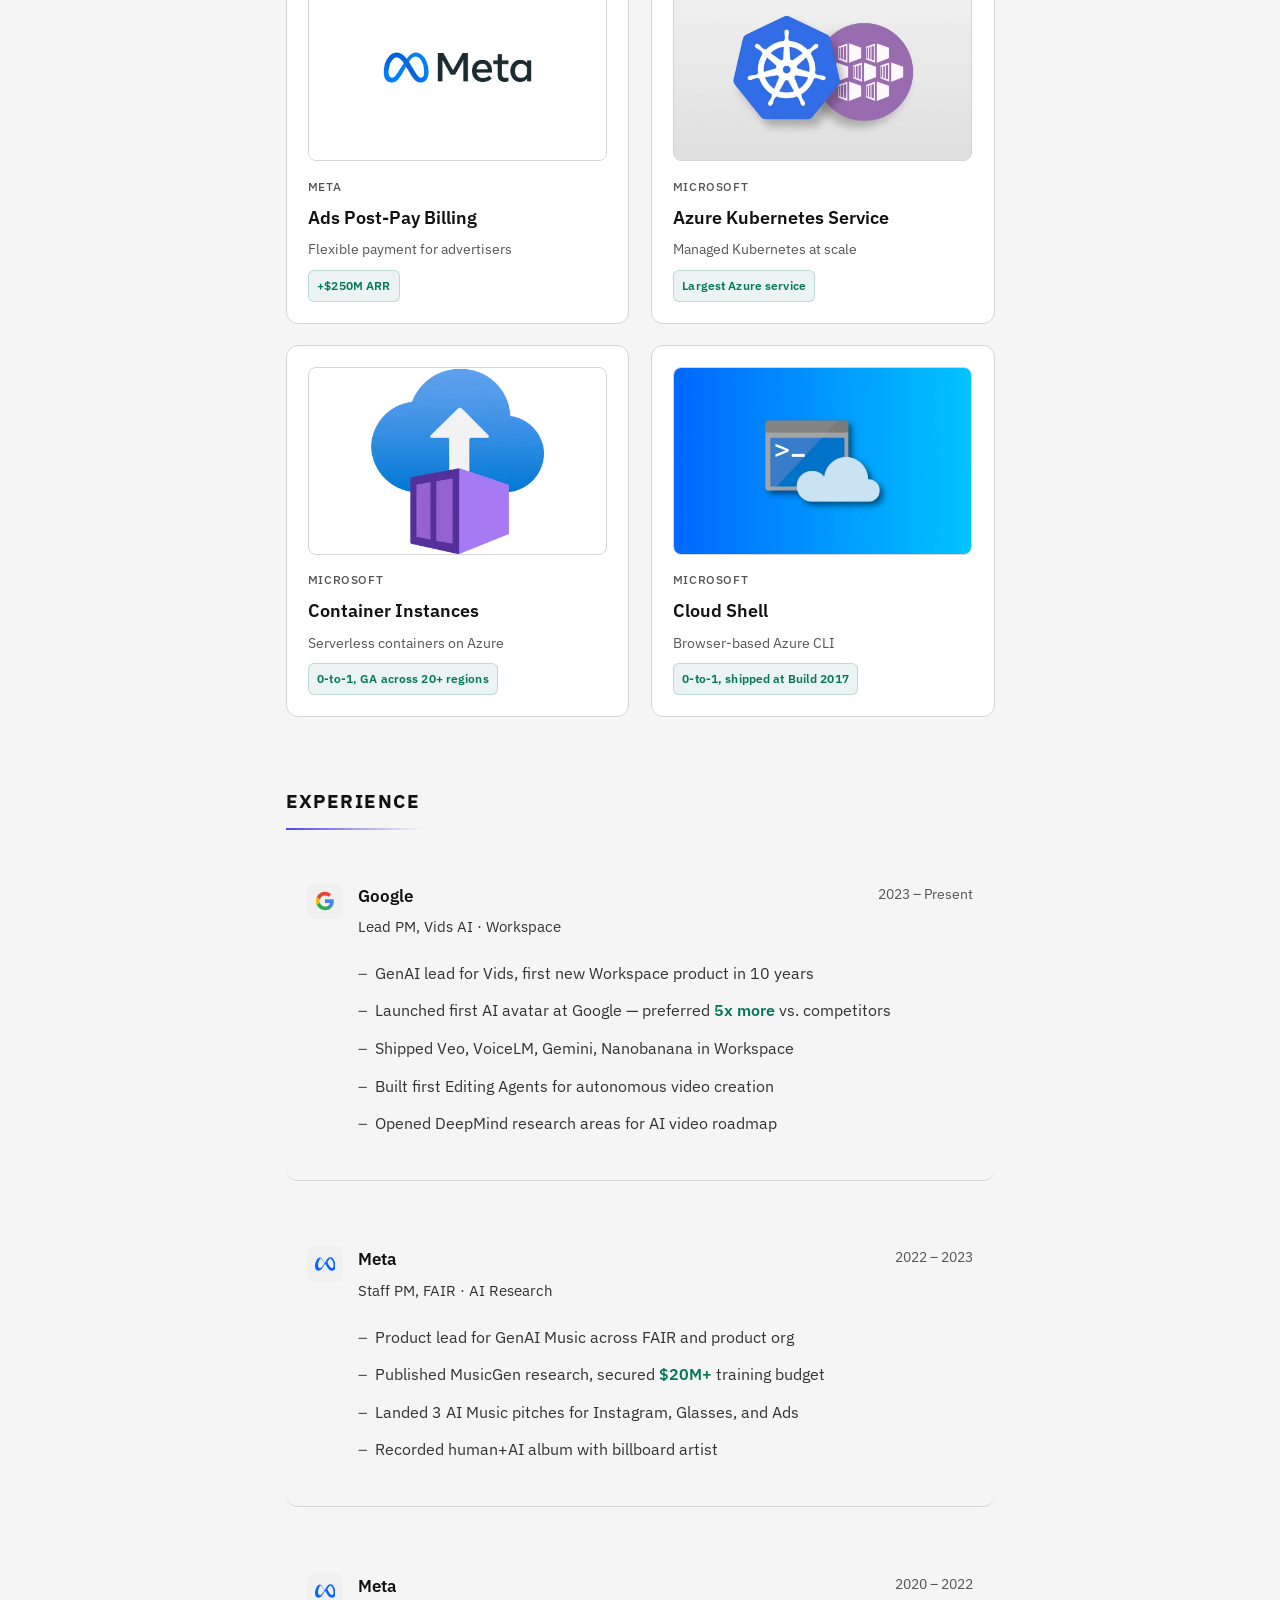
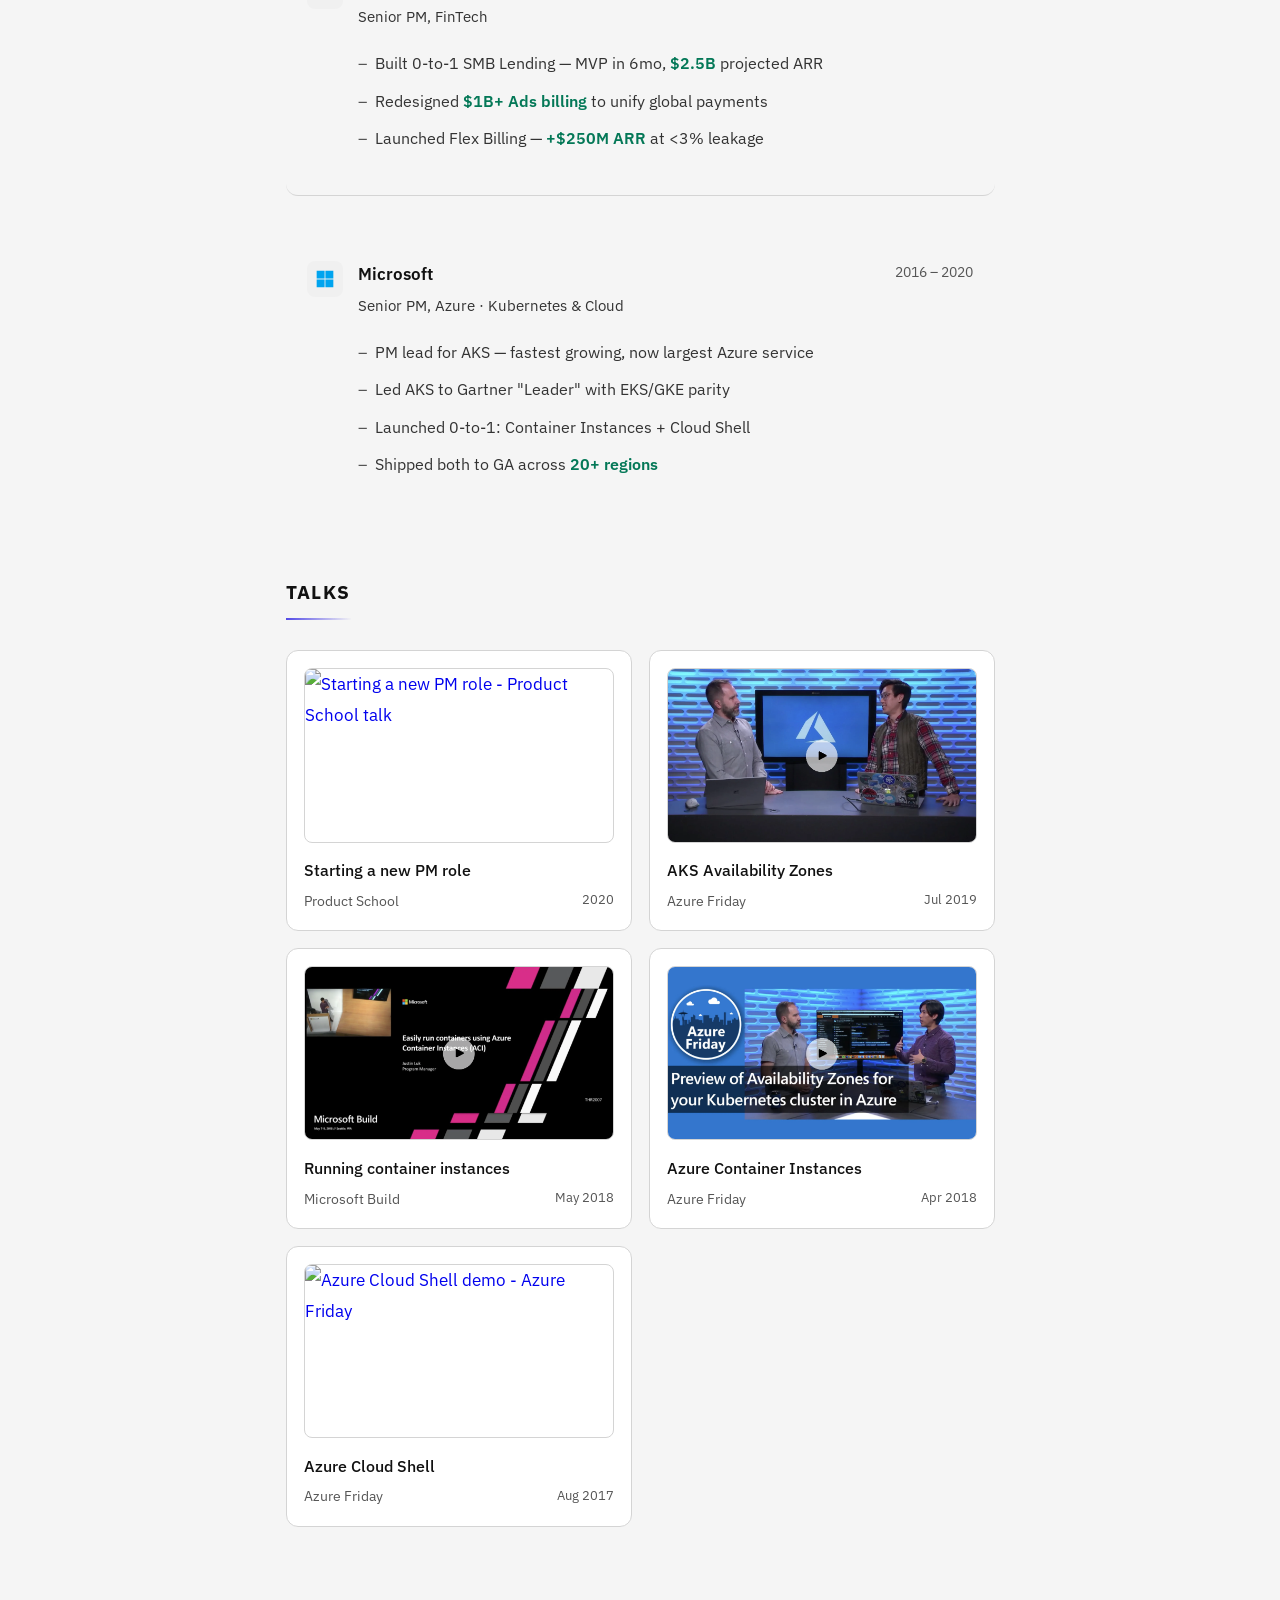
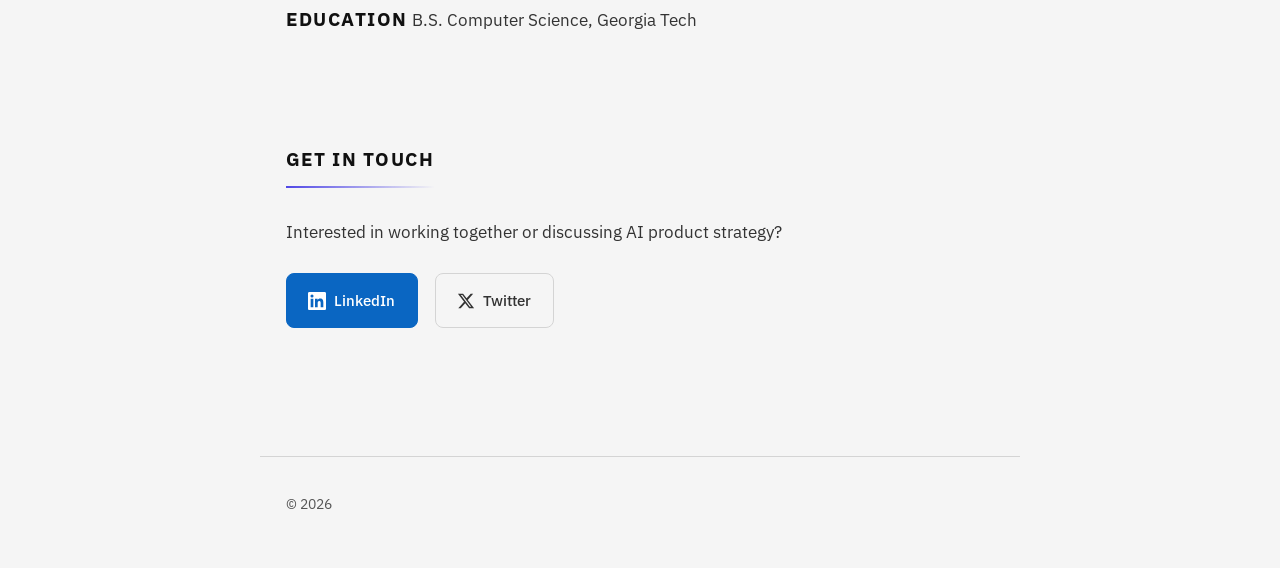
==== commit cb7afc49: "Featured article card on homepage with hero thumbnail, style fixes Co-Authored-By: Claude Opus 4.6 <" ====
--- a/index.html
+++ b/index.html
@@ -728,9 +728,13 @@
         <section class="projects reveal" id="writing">
             <h2>Writing</h2>
             <div class="project-list">
-                <a href="writing/autoresearch/index.html" class="project-link">
-                    <span class="project-name">Karpathy's Autoresearch: Self-Directed AI Research While You Sleep</span>
-                    <span class="project-desc">What it does, why it matters, and what comes next for self-improving AI research loops</span>
+                <a href="writing/autoresearch/index.html" class="article-card">
+                    <img src="writing/autoresearch/img-hero.png" alt="" class="article-card-img" loading="lazy">
+                    <div class="article-card-body">
+                        <span class="article-card-tag">AI Research · 5 min read</span>
+                        <span class="article-card-title">Karpathy's 630-Line Script That Outperformed Its Creator</span>
+                        <span class="article-card-desc">What autoresearch does, why it matters, and what comes next for self-improving AI research loops.</span>
+                    </div>
                 </a>
                 <a href="https://medium.com/@justinluk" target="_blank" rel="noopener" class="project-link">
                     <span class="project-name">Writing on Medium</span>
--- a/styles.css
+++ b/styles.css
@@ -3710,6 +3710,69 @@
     color: var(--text-muted);
 }
 
+/* Article card */
+.article-card {
+    display: flex;
+    border: 1px solid var(--border);
+    border-radius: 12px;
+    text-decoration: none;
+    overflow: hidden;
+    transition: border-color 0.15s ease, background 0.15s ease, transform 0.15s ease;
+}
+
+.article-card:hover {
+    border-color: var(--border-hover);
+    background: var(--bg-elevated);
+    transform: translateY(-2px);
+}
+
+.article-card-img {
+    width: 260px;
+    object-fit: cover;
+    object-position: center left;
+    flex-shrink: 0;
+    align-self: stretch;
+}
+
+.article-card-body {
+    padding: 1rem 1.25rem;
+    display: flex;
+    flex-direction: column;
+    justify-content: center;
+    gap: 0.3rem;
+}
+
+.article-card-tag {
+    font-size: 0.75rem;
+    font-weight: 600;
+    color: var(--accent, #93c5fd);
+    text-transform: uppercase;
+    letter-spacing: 0.04em;
+}
+
+.article-card-title {
+    font-size: 1.1rem;
+    font-weight: 600;
+    color: var(--text);
+    line-height: 1.3;
+}
+
+.article-card-desc {
+    font-size: 0.85rem;
+    color: var(--text-muted);
+    line-height: 1.4;
+}
+
+@media (max-width: 600px) {
+    .article-card {
+        flex-direction: column;
+    }
+    .article-card-img {
+        width: 100%;
+        height: 160px;
+    }
+}
+
 /* Contact */
 .contact p {
     color: var(--text-secondary);
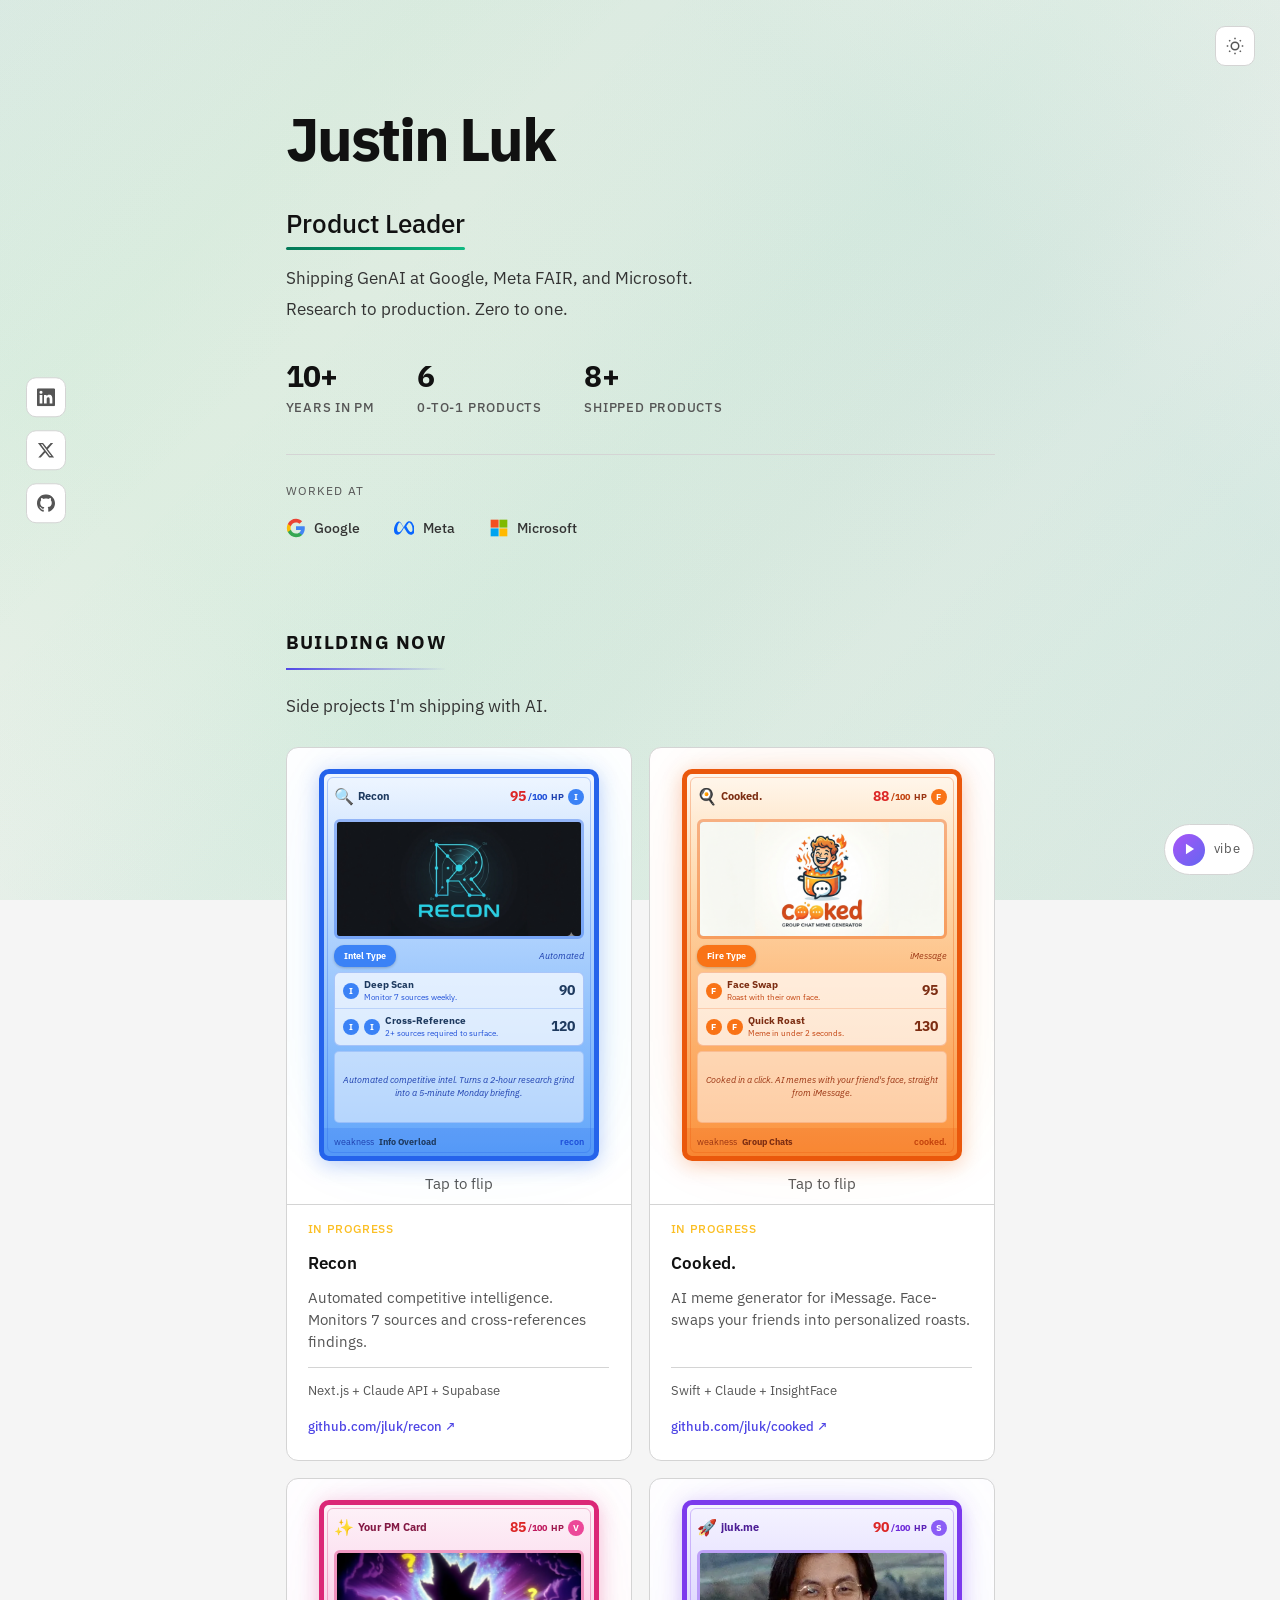
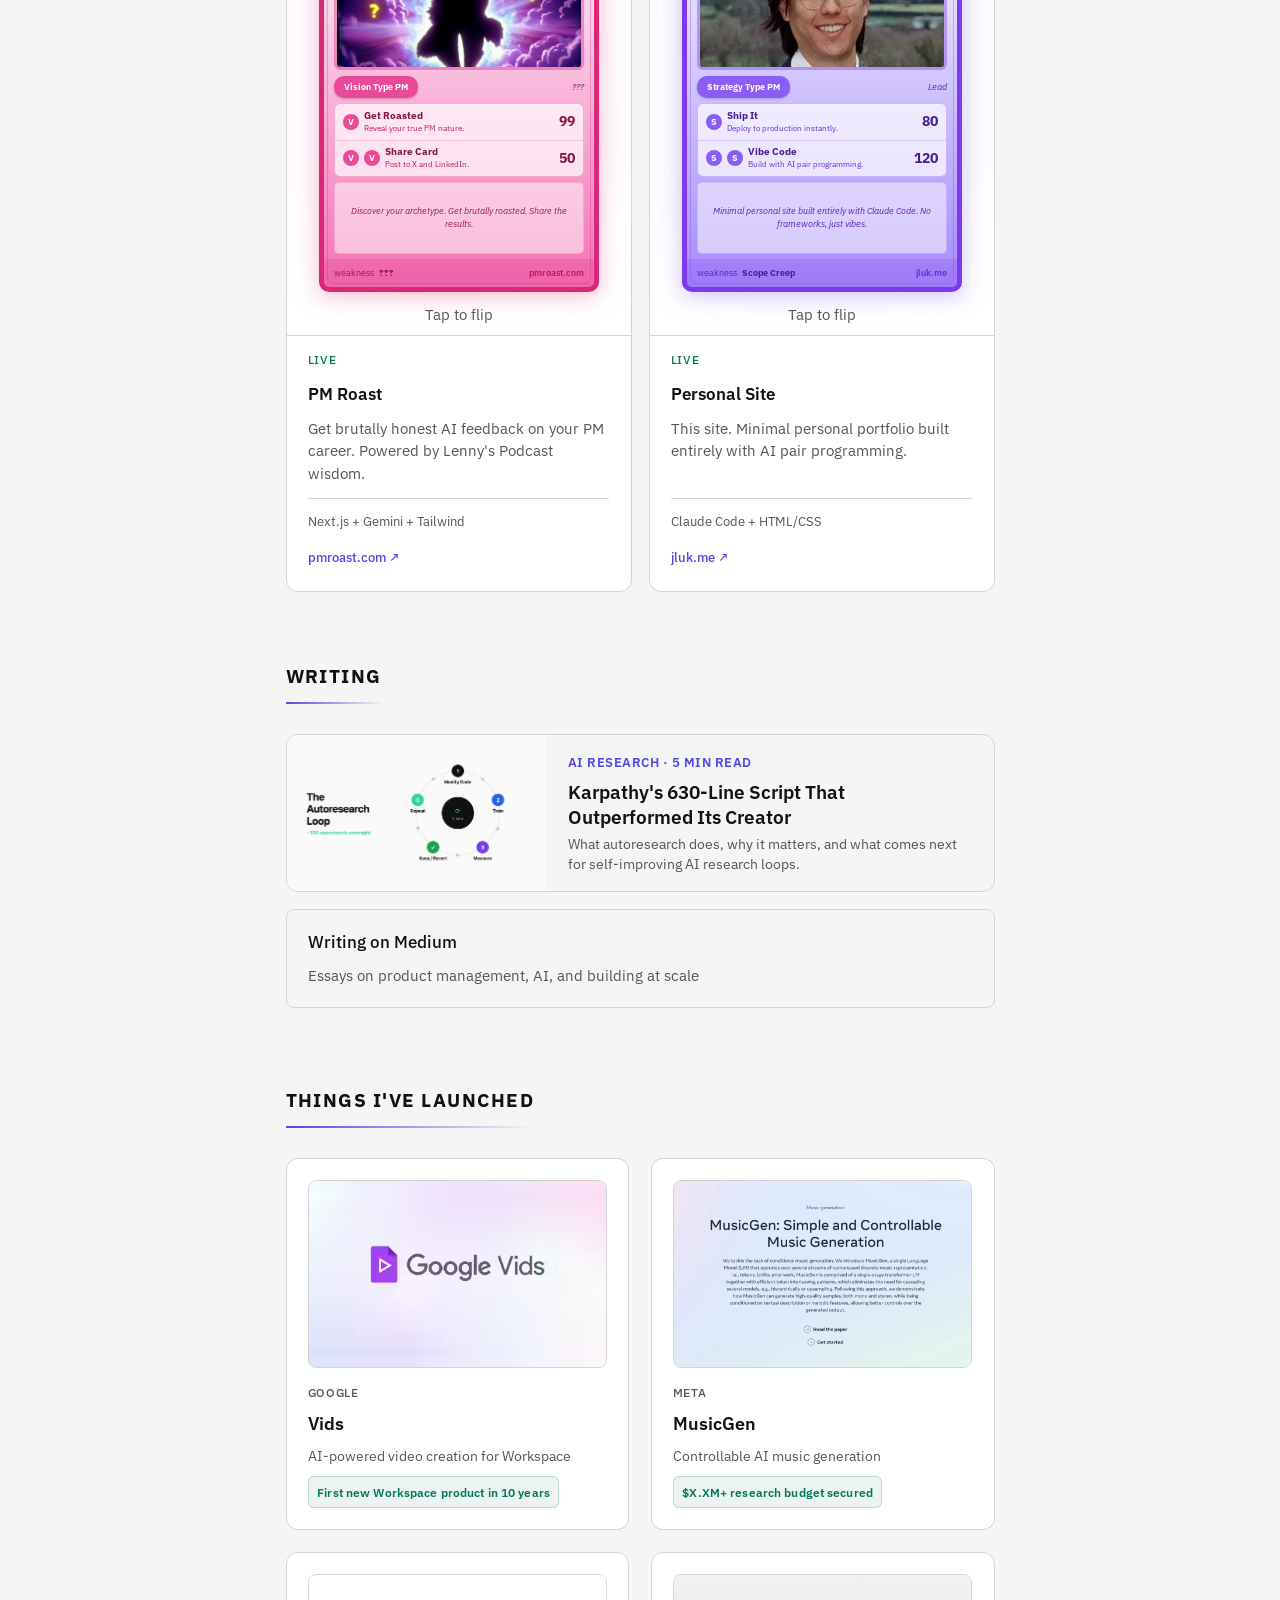
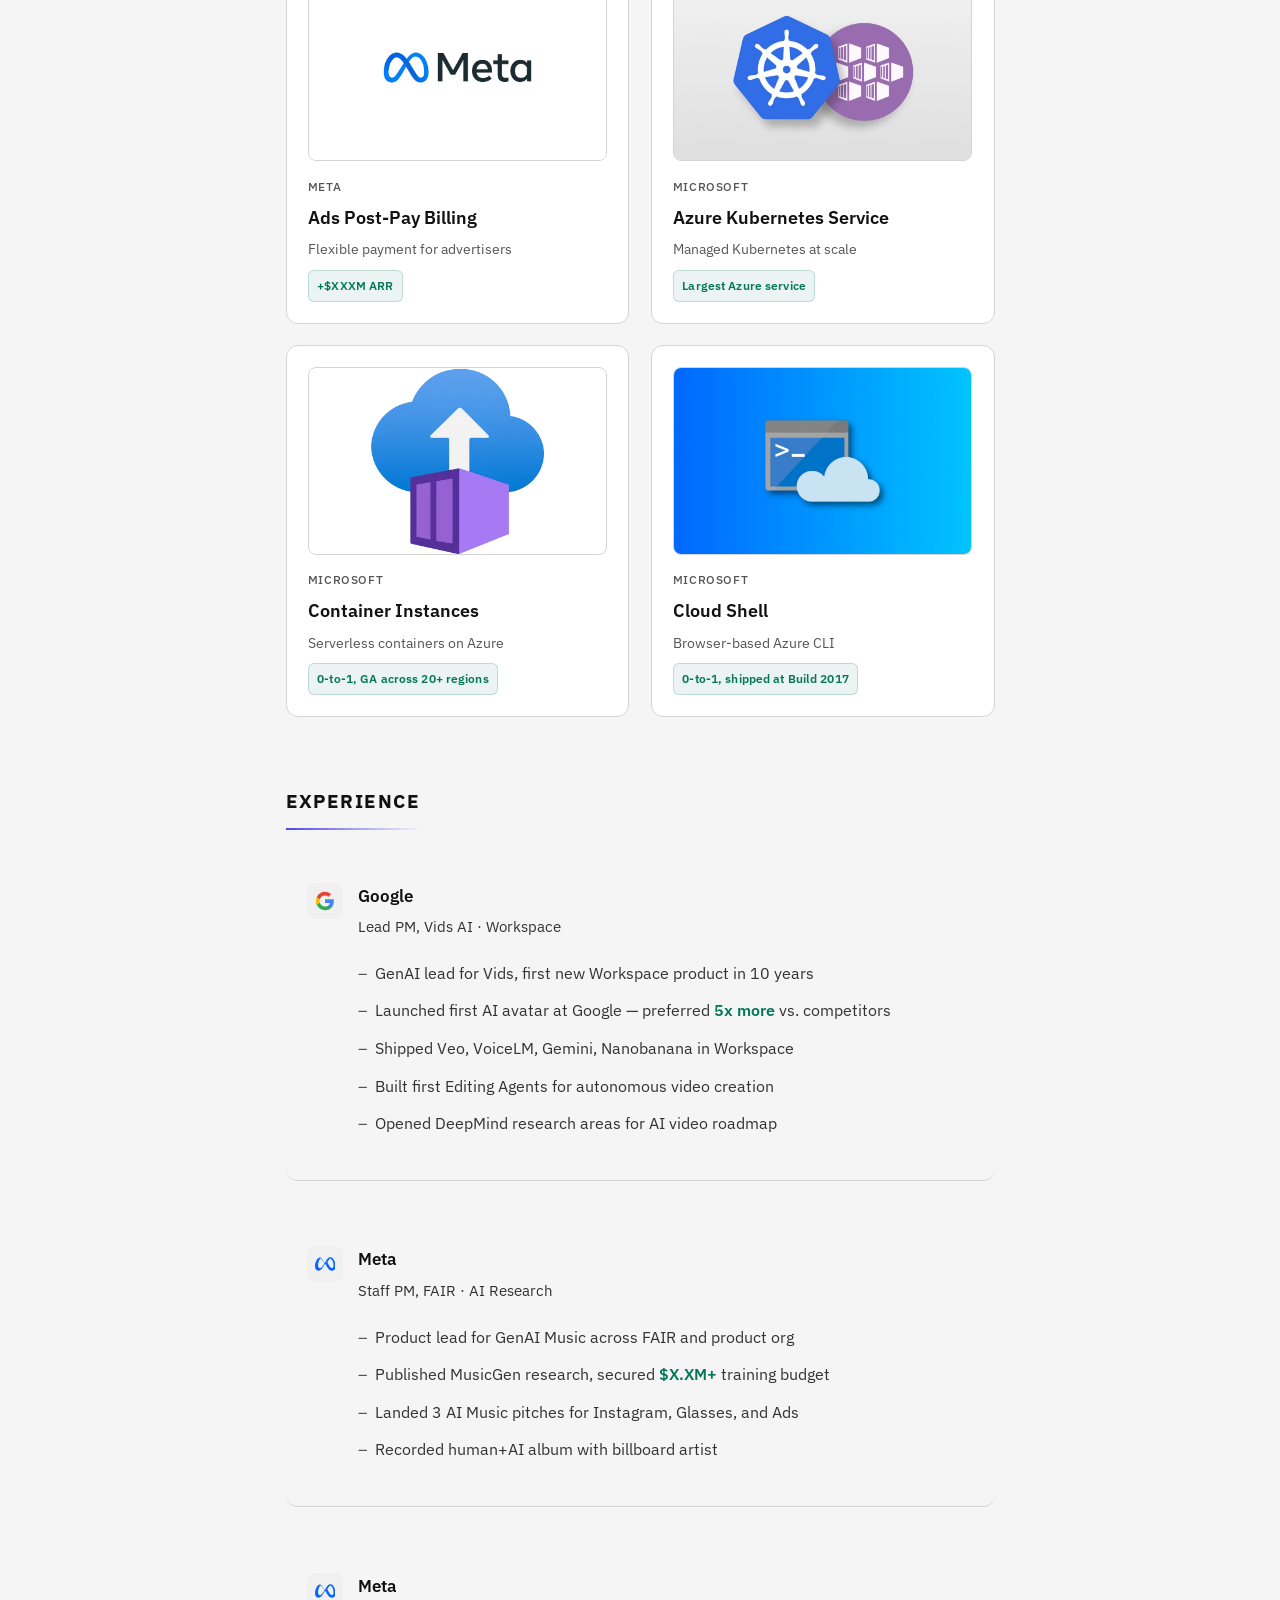
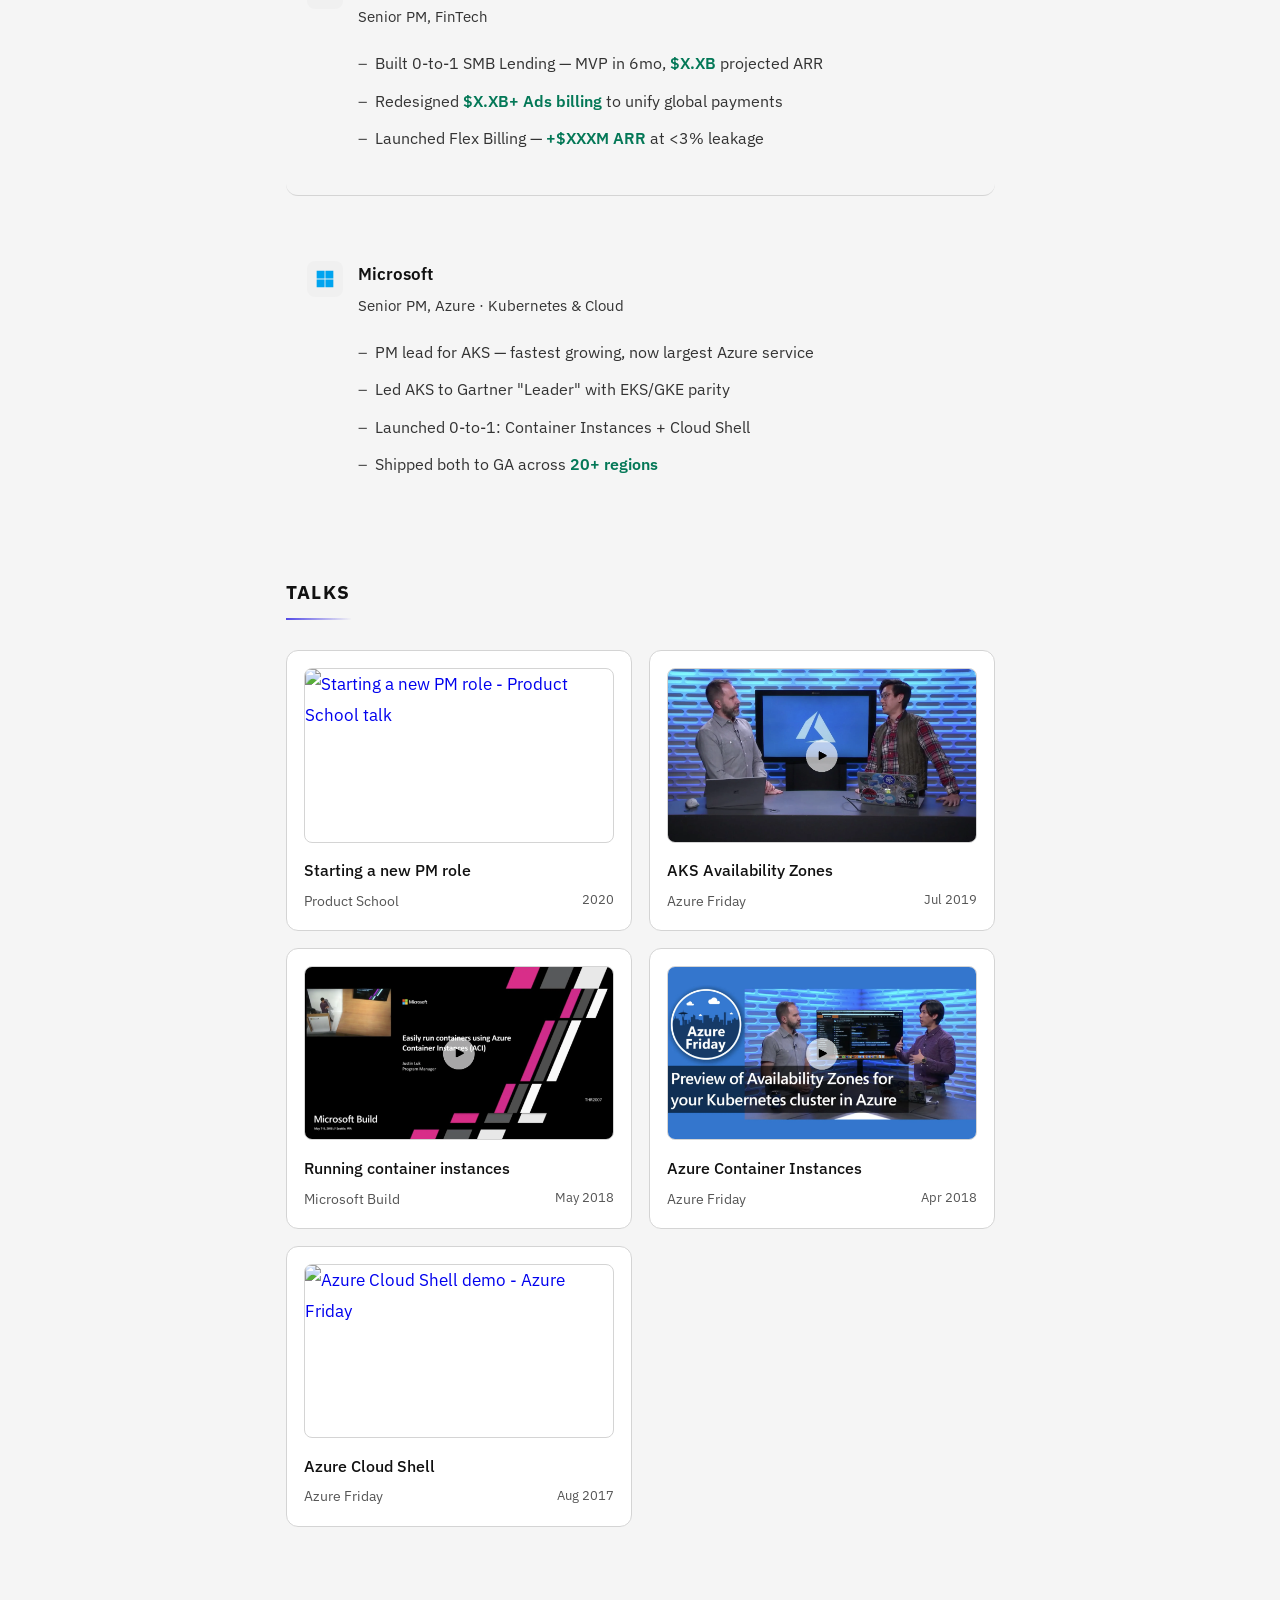
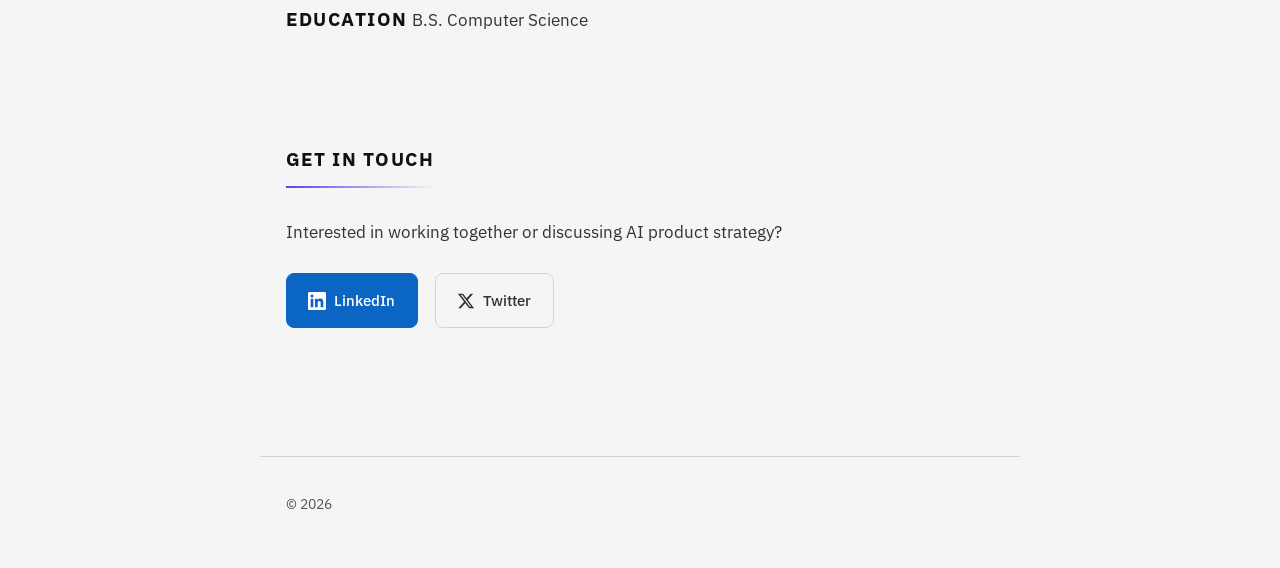
==== commit c79b406b: "Redact financial figures, block AI crawlers, add likes worker - Replace specific dollar amounts with" ====
--- a/index.html
+++ b/index.html
@@ -39,30 +39,6 @@
     <link rel="preload" href="https://fonts.googleapis.com/css2?family=IBM+Plex+Sans:wght@400;500;600;700&display=swap" as="style">
     <link href="https://fonts.googleapis.com/css2?family=IBM+Plex+Sans:wght@400;500;600;700&display=swap" rel="stylesheet">
     <!-- Structured Data -->
-    <script type="application/ld+json">
-    {
-        "@context": "https://schema.org",
-        "@type": "Person",
-        "name": "Justin Luk",
-        "url": "https://jluk.me",
-        "image": "https://jluk.me/screenshots/justin.jpeg",
-        "jobTitle": "AI Product Leader",
-        "worksFor": {
-            "@type": "Organization",
-            "name": "Google"
-        },
-        "alumniOf": {
-            "@type": "CollegeOrUniversity",
-            "name": "Georgia Institute of Technology"
-        },
-        "sameAs": [
-            "https://linkedin.com/in/lukjustin",
-            "https://twitter.com/whosjluk",
-            "https://github.com/jluk"
-        ],
-        "knowsAbout": ["Artificial Intelligence", "Product Management", "GenAI", "Kubernetes", "Cloud Computing"]
-    }
-    </script>
 </head>
 <body>
     <!-- Animated background -->
@@ -144,8 +120,8 @@
                     <span class="hero-stat-label">0-to-1 products</span>
                 </div>
                 <div class="hero-stat">
-                    <span class="hero-stat-number" data-target="20" data-prefix="$" data-suffix="M+">0</span>
-                    <span class="hero-stat-label">Research budgets</span>
+                    <span class="hero-stat-number" data-target="8" data-suffix="+">0</span>
+                    <span class="hero-stat-label">Shipped products</span>
                 </div>
             </div>
             <div class="hero-logos">
@@ -762,14 +738,14 @@
                     <span class="launched-company">Meta</span>
                     <span class="launched-name">MusicGen</span>
                     <span class="launched-desc">Controllable AI music generation</span>
-                    <span class="launched-impact">$20M+ research budget secured</span>
+                    <span class="launched-impact">$X.XM+ research budget secured</span>
                 </a>
                 <a href="https://www.facebook.com/business/help/1814143615511573?id=1792465934137726" target="_blank" rel="noopener" class="launched-item">
                     <img src="screenshots/ads-billing.webp" alt="Meta Ads Post-Pay Billing - flexible payment for advertisers" class="launched-screenshot" loading="lazy">
                     <span class="launched-company">Meta</span>
                     <span class="launched-name">Ads Post-Pay Billing</span>
                     <span class="launched-desc">Flexible payment for advertisers</span>
-                    <span class="launched-impact">+$250M ARR</span>
+                    <span class="launched-impact">+$XXXM ARR</span>
                 </a>
 
                 <!-- Microsoft -->
@@ -817,7 +793,7 @@
                             <p class="title">Lead PM, Vids AI · Workspace</p>
                         </div>
                     </div>
-                    <span class="dates">2023 – Present</span>
+                    <span class="dates"></span>
                 </div>
                 <ul>
                     <li><span class="highlight">GenAI lead</span> for Vids, <span class="highlight">first new Workspace product</span> in 10 years</li>
@@ -841,11 +817,11 @@
                             <p class="title">Staff PM, FAIR · AI Research</p>
                         </div>
                     </div>
-                    <span class="dates">2022 – 2023</span>
+                    <span class="dates"></span>
                 </div>
                 <ul>
                     <li><span class="highlight">Product lead</span> for GenAI Music across <span class="highlight">FAIR</span> and product org</li>
-                    <li>Published <span class="highlight">MusicGen</span> research, secured <span class="highlight metric">$20M+</span> training budget</li>
+                    <li>Published <span class="highlight">MusicGen</span> research, secured <span class="highlight metric">$X.XM+</span> training budget</li>
                     <li>Landed <span class="highlight">3 AI Music pitches</span> for Instagram, Glasses, and Ads</li>
                     <li>Recorded <span class="highlight">human+AI album</span> with billboard artist</li>
                 </ul>
@@ -864,12 +840,12 @@
                             <p class="title">Senior PM, FinTech</p>
                         </div>
                     </div>
-                    <span class="dates">2020 – 2022</span>
+                    <span class="dates"></span>
                 </div>
                 <ul>
-                    <li>Built <span class="highlight">0-to-1</span> SMB Lending — MVP in 6mo, <span class="highlight metric">$2.5B</span> projected ARR</li>
-                    <li>Redesigned <span class="highlight metric">$1B+ Ads billing</span> to unify global payments</li>
-                    <li>Launched Flex Billing — <span class="highlight metric">+$250M ARR</span> at &lt;3% leakage</li>
+                    <li>Built <span class="highlight">0-to-1</span> SMB Lending — MVP in 6mo, <span class="highlight metric">$X.XB</span> projected ARR</li>
+                    <li>Redesigned <span class="highlight metric">$X.XB+ Ads billing</span> to unify global payments</li>
+                    <li>Launched Flex Billing — <span class="highlight metric">+$XXXM ARR</span> at &lt;3% leakage</li>
                 </ul>
             </article>
 
@@ -886,7 +862,7 @@
                             <p class="title">Senior PM, Azure · Kubernetes & Cloud</p>
                         </div>
                     </div>
-                    <span class="dates">2016 – 2020</span>
+                    <span class="dates"></span>
                 </div>
                 <ul>
                     <li><span class="highlight">PM lead</span> for AKS — <span class="highlight">fastest growing</span>, now <span class="highlight">largest</span> Azure service</li>
@@ -947,7 +923,7 @@
         <!-- Education -->
         <div class="edu reveal">
             <h2>Education</h2>
-            <span>B.S. Computer Science, Georgia Tech</span>
+            <span>B.S. Computer Science</span>
         </div>
 
         <!-- Contact -->
